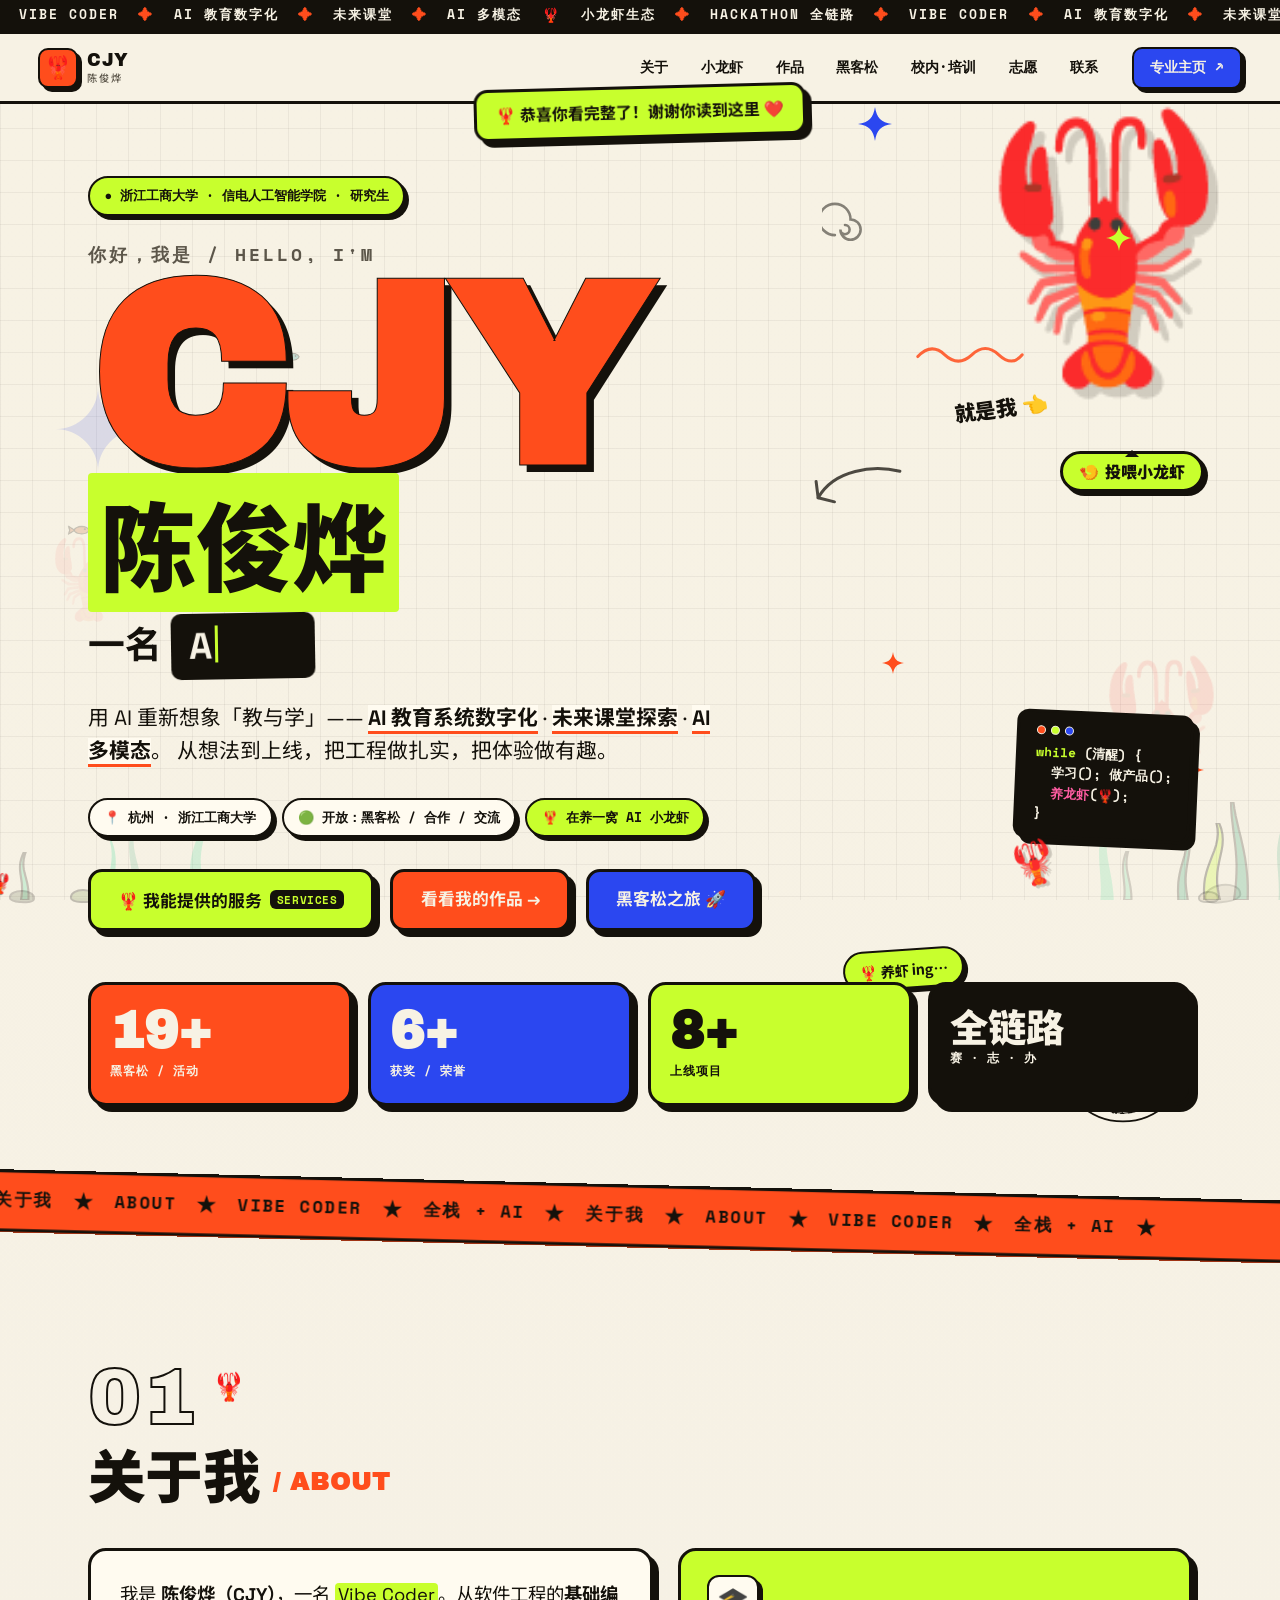
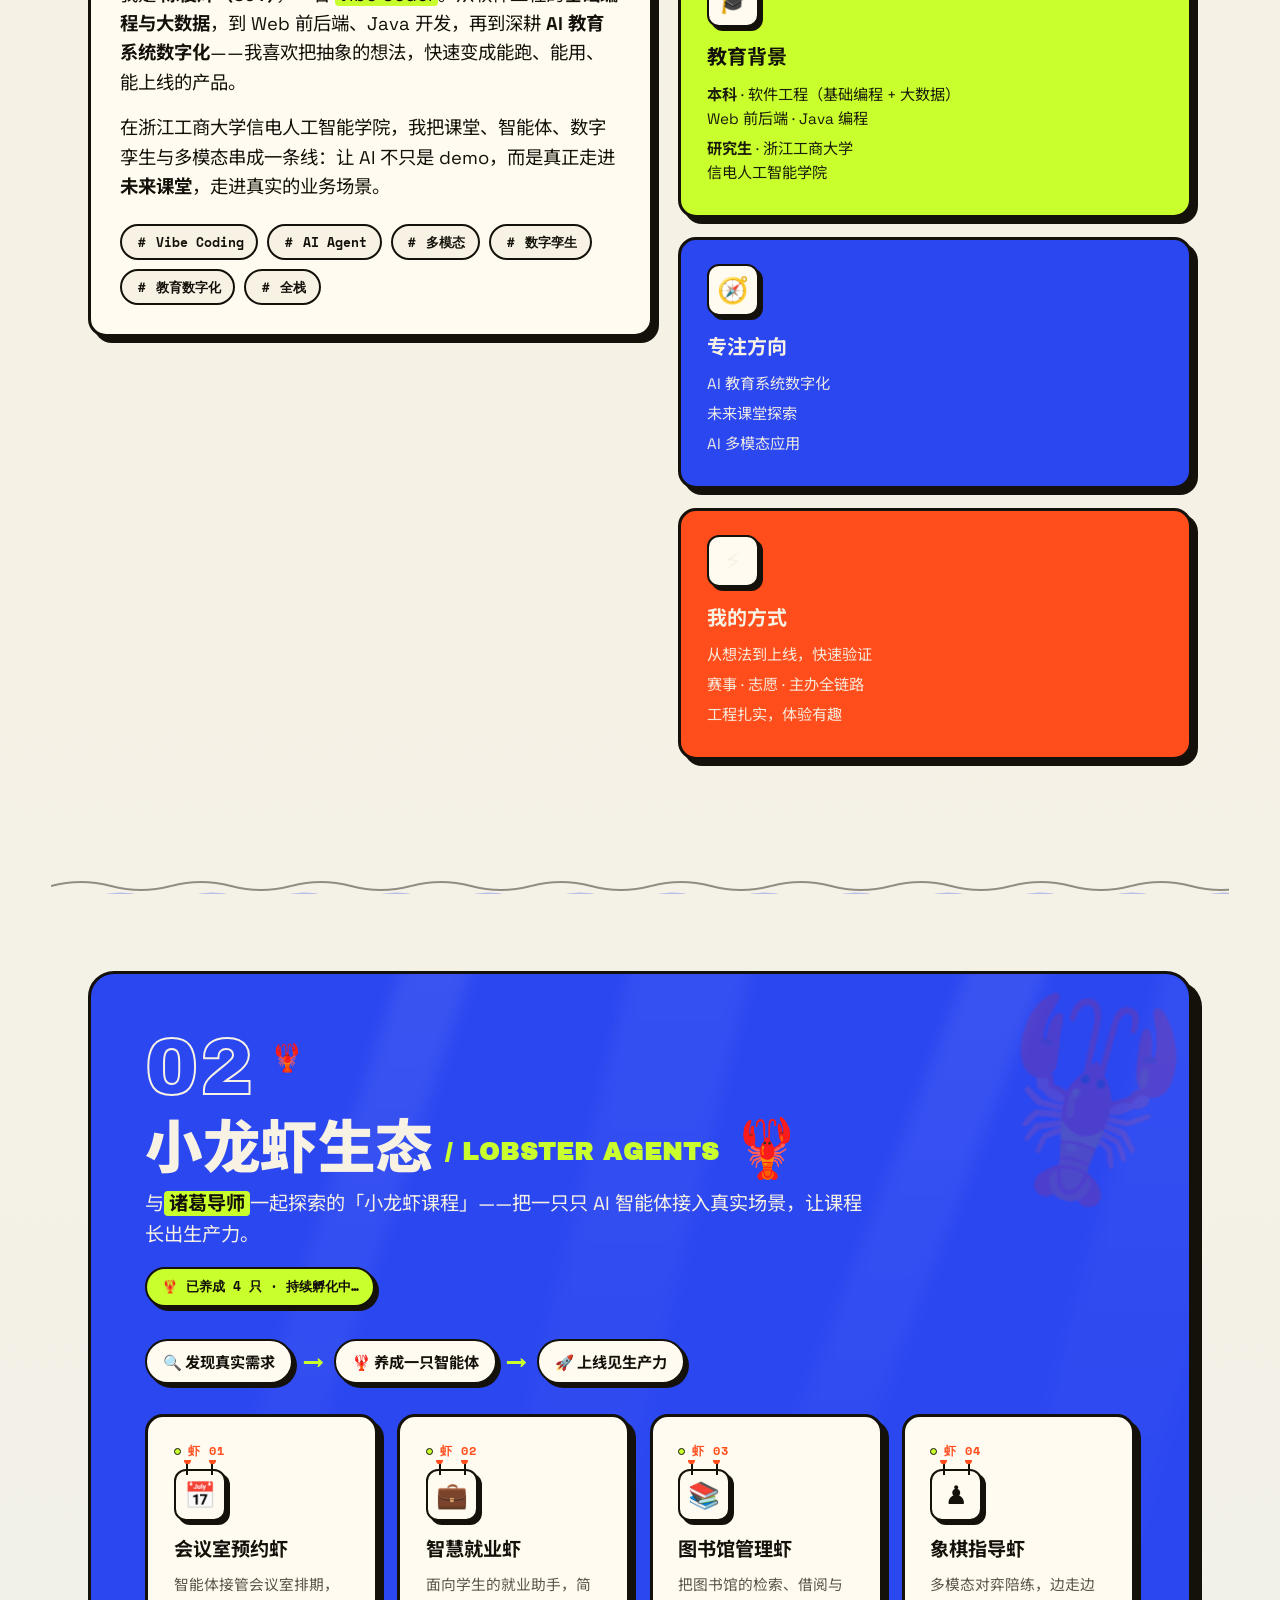
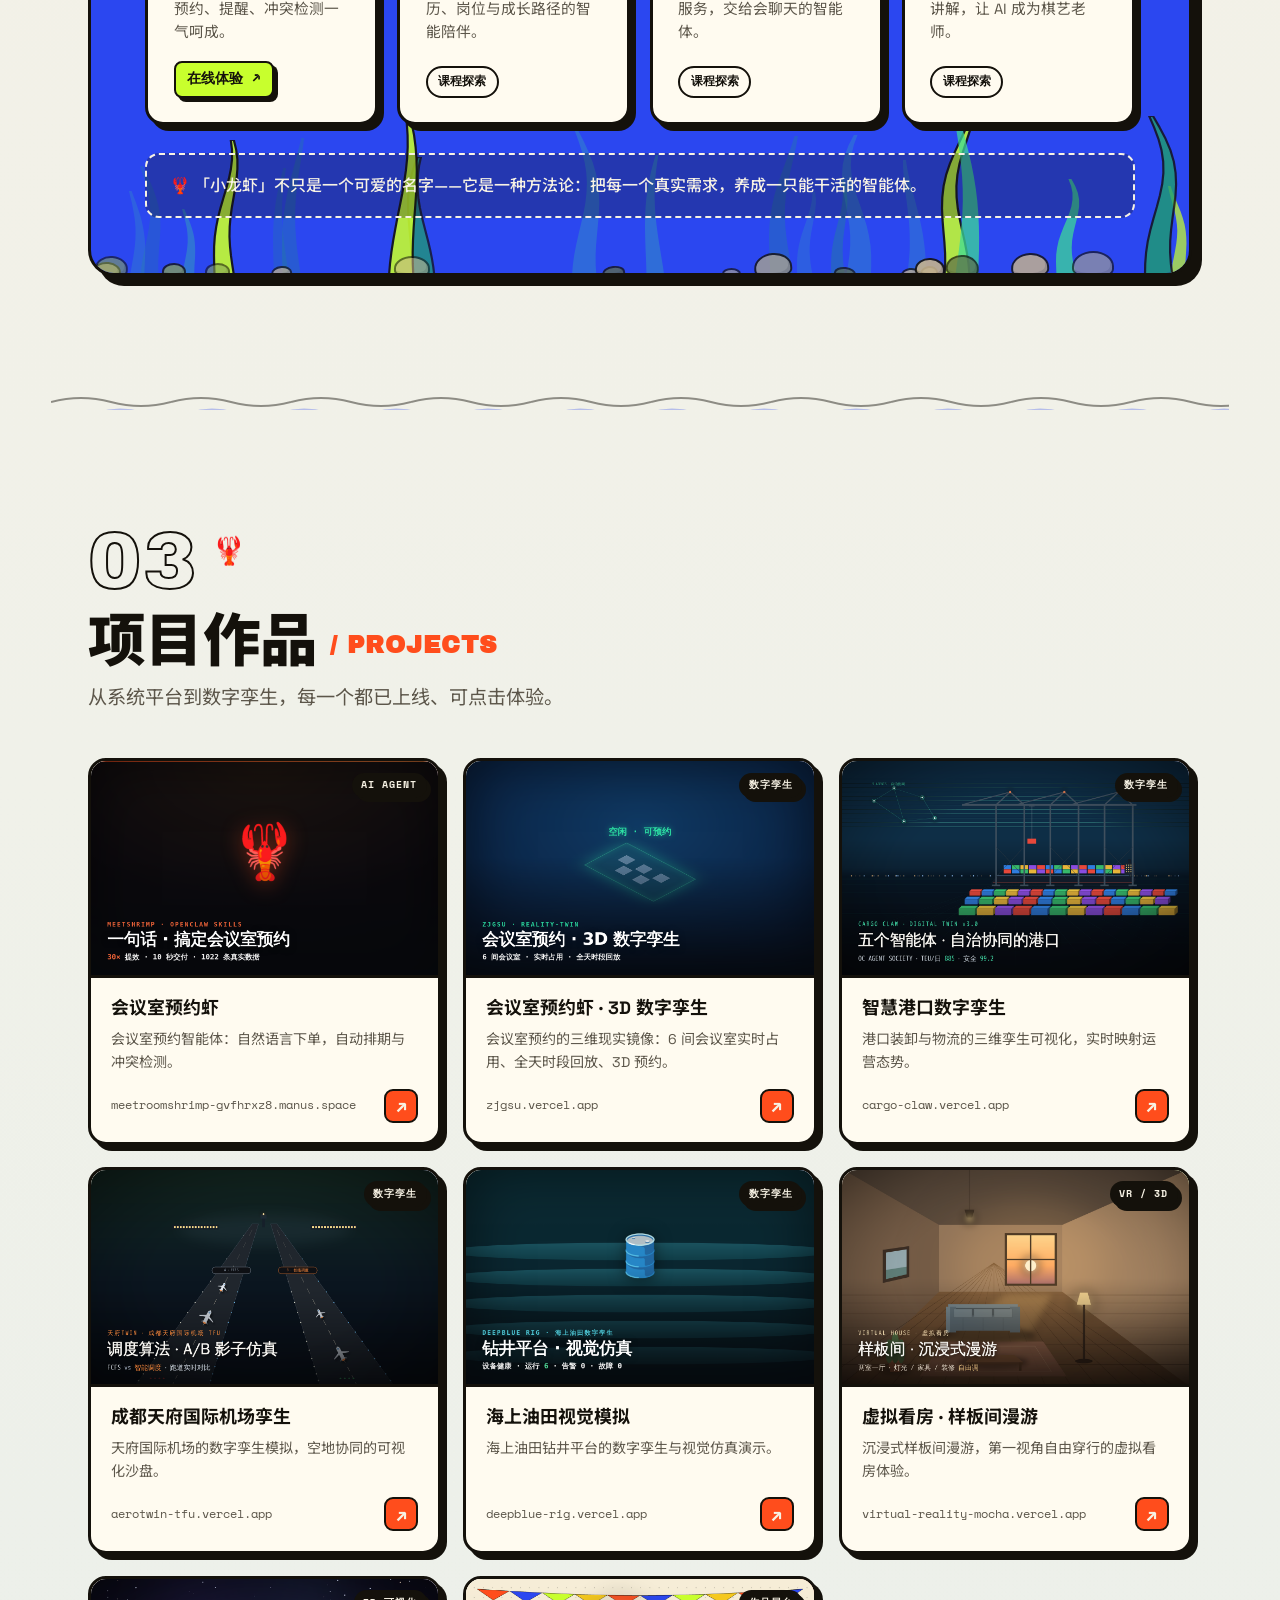
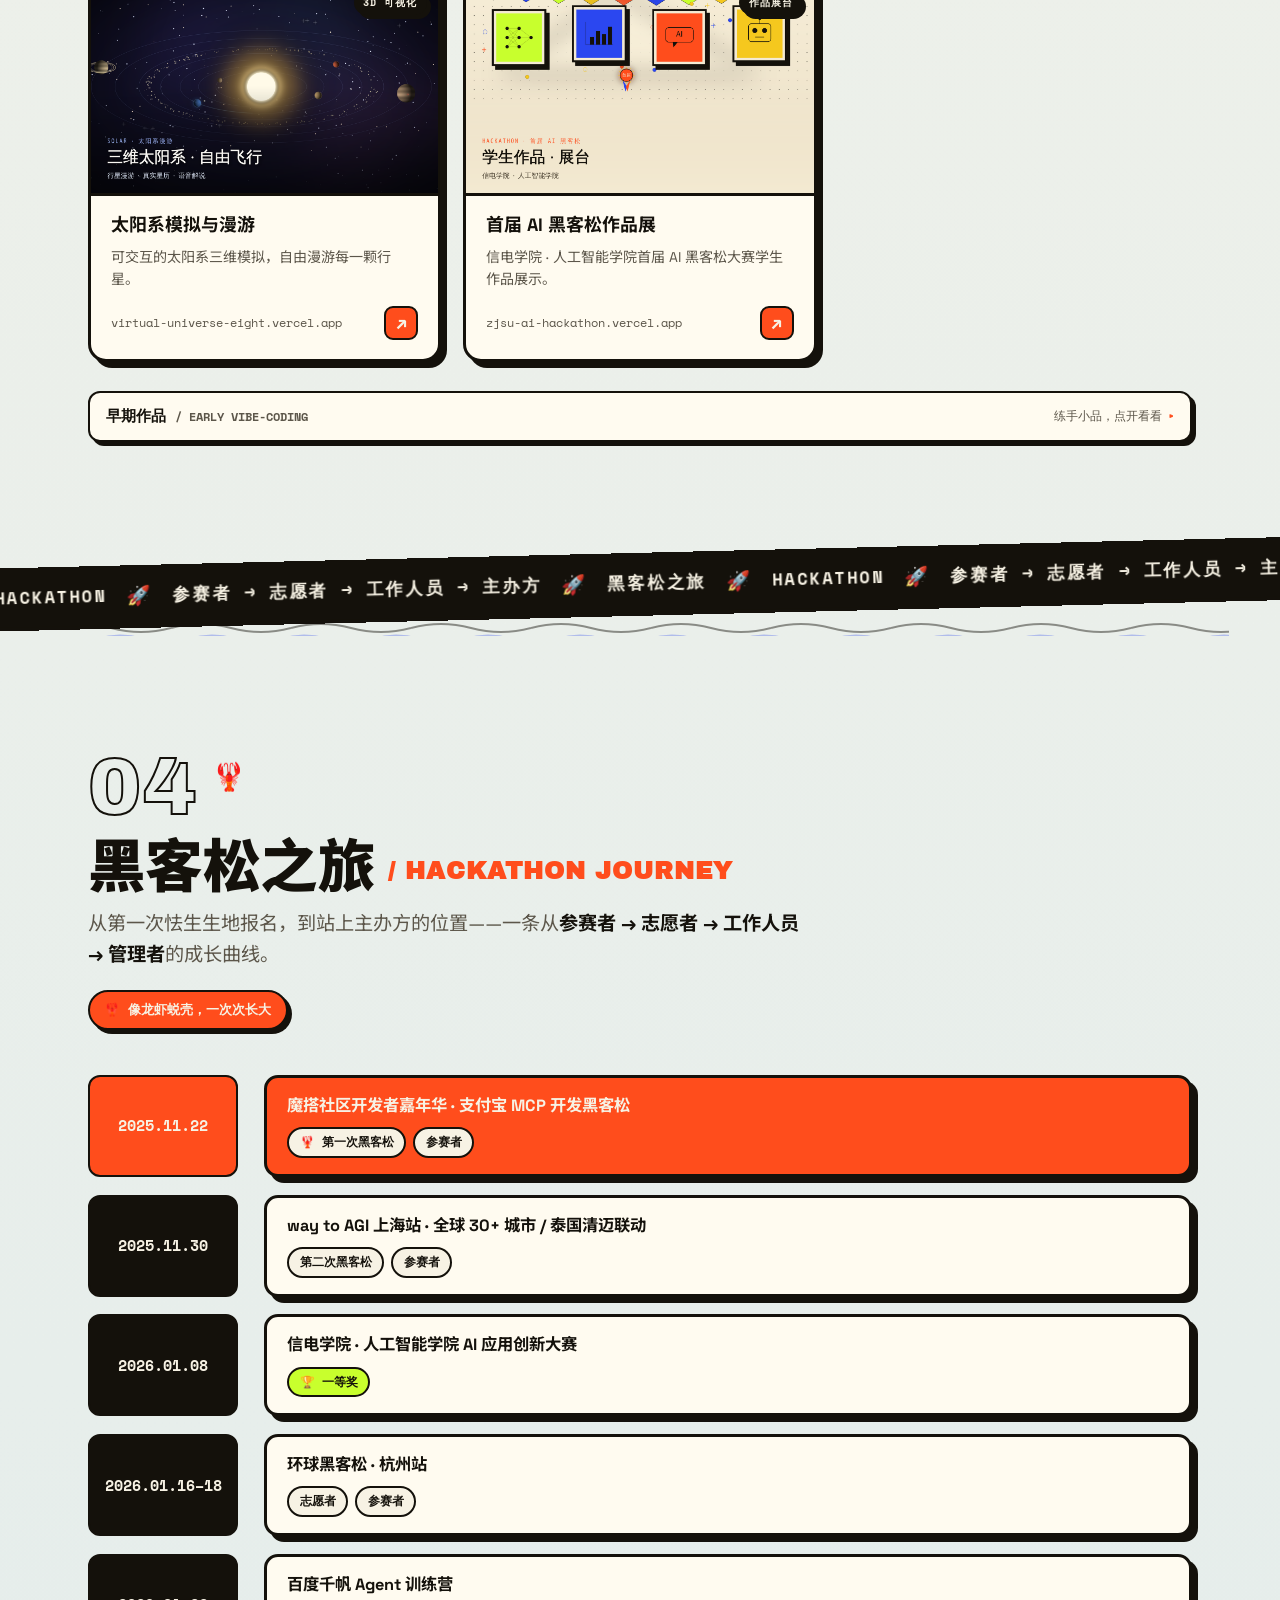
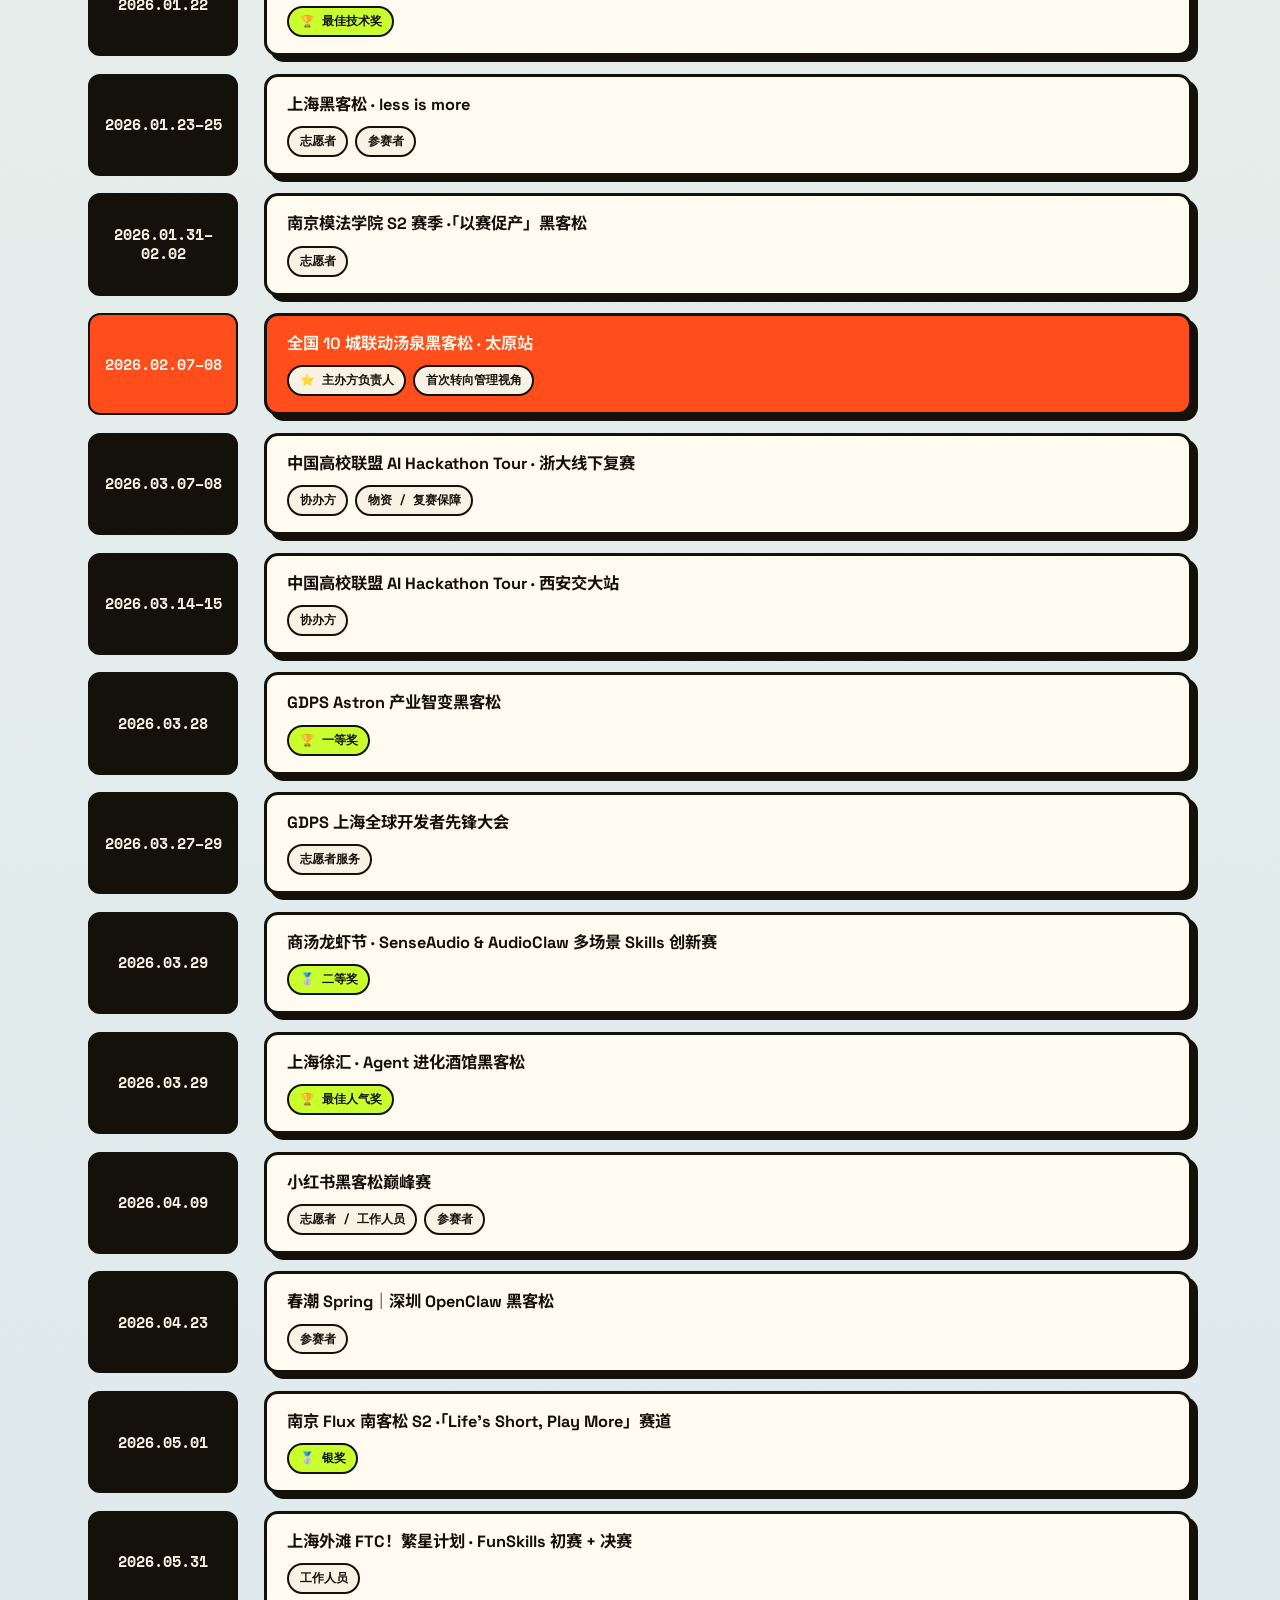
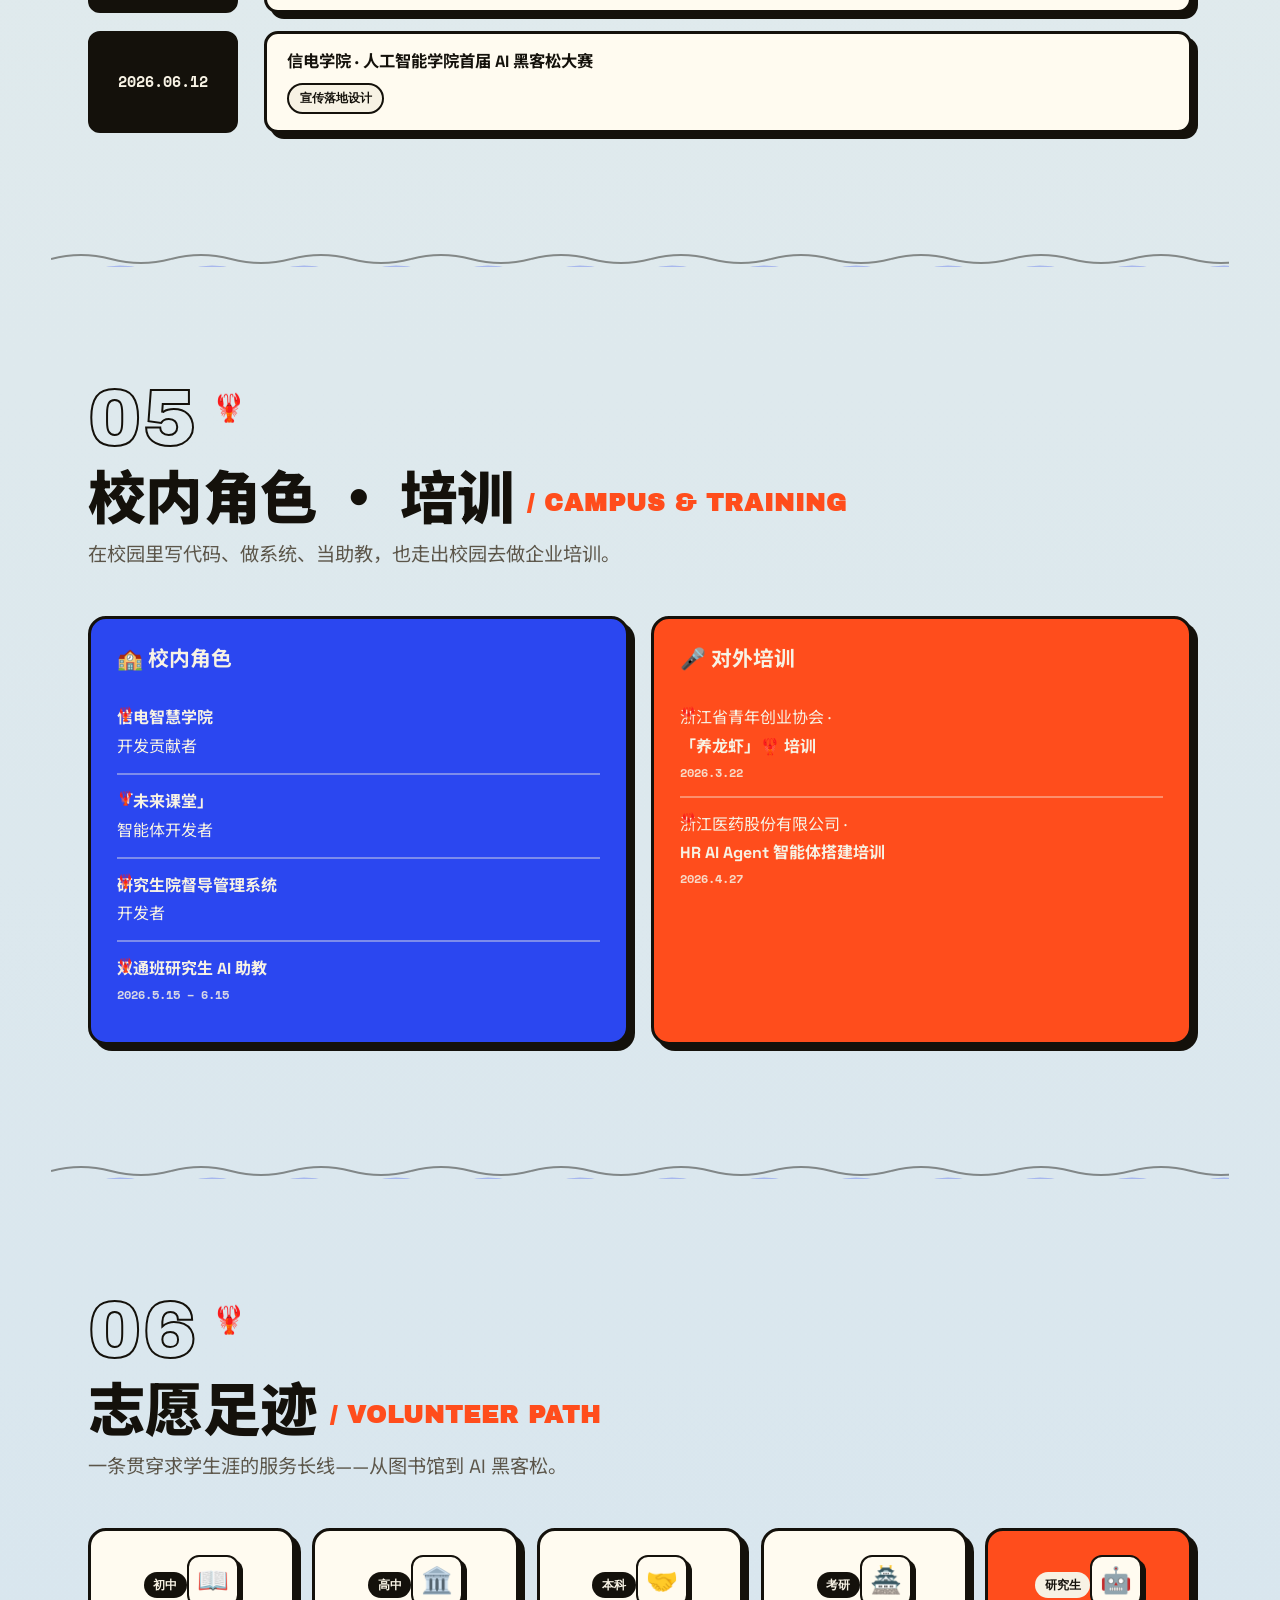
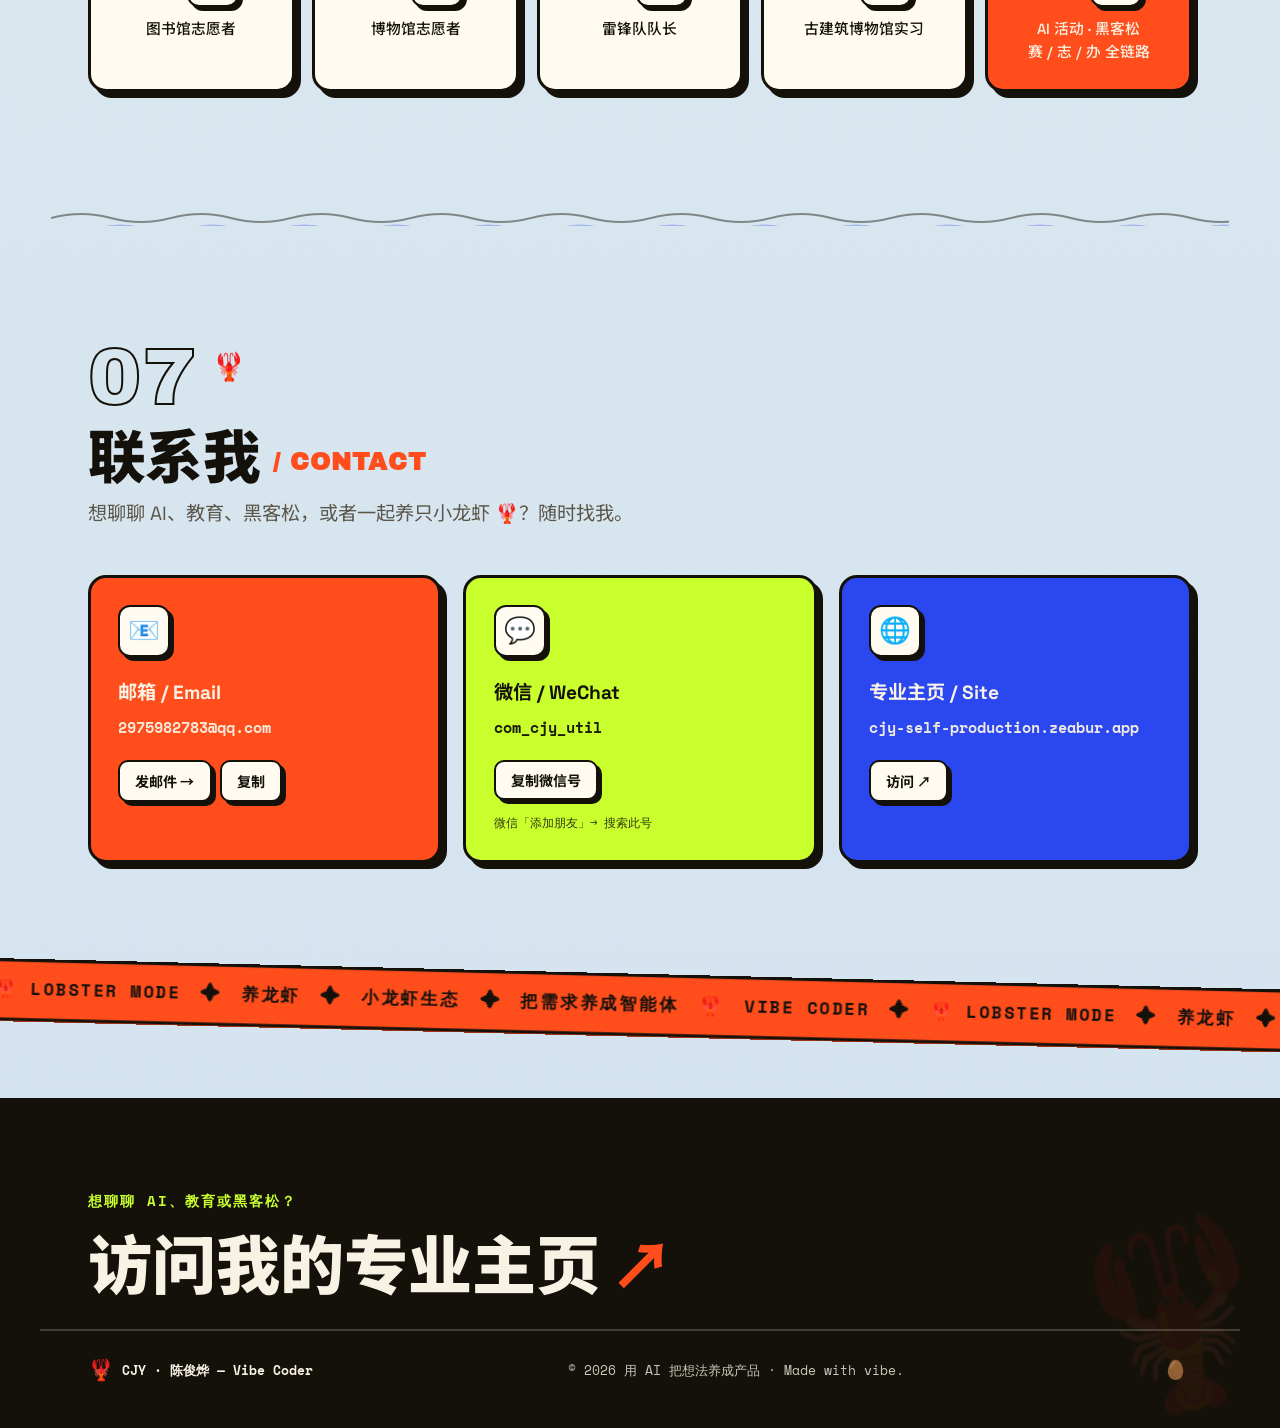
==== public/index.html @ 48537e6a "feat(services): add "我能提供的服务" paid service menu + QR payment Add a hero "SERVICES" button that opens" ====
<!DOCTYPE html>
<html lang="zh-CN">
<head>
  <meta charset="UTF-8" />
  <meta name="viewport" content="width=device-width, initial-scale=1.0" />
  <title>CJY 陈俊烨 · VIBE CODER | AI 教育 × 多模态 × 未来课堂</title>
  <meta name="description" content="陈俊烨 (CJY) — Vibe Coder。专注 AI 教育系统数字化、未来课堂探索与 AI 多模态。浙江工商大学信电人工智能学院研究生，AI 黑客松全链路参与者。" />
  <meta name="author" content="陈俊烨 CJY" />
  <meta name="theme-color" content="#F7F2E4" />

  <link rel="canonical" href="https://cjy-self-production.zeabur.app/" />

  <meta property="og:type" content="website" />
  <meta property="og:site_name" content="CJY · 陈俊烨" />
  <meta property="og:locale" content="zh_CN" />
  <meta property="og:title" content="CJY 陈俊烨 · VIBE CODER" />
  <meta property="og:description" content="AI 教育系统数字化 · 未来课堂探索 · AI 多模态 🦞" />
  <meta property="og:url" content="https://cjy-self-production.zeabur.app/" />
  <meta property="og:image" content="https://cjy-self-production.zeabur.app/og.png" />
  <meta property="og:image:width" content="1200" />
  <meta property="og:image:height" content="630" />
  <meta property="og:image:alt" content="CJY 陈俊烨 · Vibe Coder · AI 教育 × 多模态 × 未来课堂 🦞" />
  <meta name="twitter:card" content="summary_large_image" />
  <meta name="twitter:title" content="CJY 陈俊烨 · VIBE CODER" />
  <meta name="twitter:description" content="AI 教育系统数字化 · 未来课堂探索 · AI 多模态 🦞" />
  <meta name="twitter:image" content="https://cjy-self-production.zeabur.app/og.png" />

  <link rel="icon" href="data:image/svg+xml,<svg xmlns=%22http://www.w3.org/2000/svg%22 viewBox=%220 0 100 100%22><text y=%22.9em%22 font-size=%2290%22>🦞</text></svg>" />
  <link rel="apple-touch-icon" href="/apple-touch-icon.png" />
  <link rel="manifest" href="/site.webmanifest" />

  <script type="application/ld+json">
  {
    "@context": "https://schema.org",
    "@type": "Person",
    "name": "陈俊烨",
    "alternateName": "CJY",
    "url": "https://cjy-self-production.zeabur.app/",
    "image": "https://cjy-self-production.zeabur.app/og.png",
    "jobTitle": "Vibe Coder",
    "email": "2975982783@qq.com",
    "description": "专注 AI 教育系统数字化、未来课堂探索与 AI 多模态的 Vibe Coder。",
    "knowsAbout": ["AI 教育", "AI Agent", "多模态", "数字孪生", "未来课堂", "全栈开发", "黑客松"],
    "affiliation": { "@type": "CollegeOrUniversity", "name": "浙江工商大学 信电人工智能学院" },
    "alumniOf": { "@type": "CollegeOrUniversity", "name": "浙江工商大学" }
  }
  </script>

  <link rel="preconnect" href="https://fonts.googleapis.com" />
  <link rel="preconnect" href="https://fonts.gstatic.com" crossorigin />
  <link href="https://fonts.googleapis.com/css2?family=Archivo+Black&family=Space+Grotesk:wght@400;500;600;700&family=Noto+Sans+SC:wght@400;500;700;900&family=Space+Mono:wght@400;700&display=swap" rel="stylesheet" />

  <link rel="stylesheet" href="styles.css" />
</head>
<body>
  <a class="skip-link" href="#top">跳到主要内容</a>

  <noscript>
    <div style="position:fixed;inset:0;z-index:9999;display:grid;place-items:center;background:#F7F2E4;font-family:system-ui,sans-serif;text-align:center;padding:2rem">
      <div>
        <div style="font-size:4rem">🦞</div>
        <h1 style="font-size:1.6rem;font-weight:900;margin:.8rem 0 .4rem;color:#14110B">CJY · 陈俊烨</h1>
        <p style="color:#5C564A;max-width:360px">此页面需要 JavaScript · Please enable JavaScript to view this site.</p>
      </div>
    </div>
  </noscript>

  <!-- intro splash (once per session, skippable) -->
  <div class="intro" id="intro" aria-hidden="true">
    <div class="intro__stage">
      <div class="intro__mark">
        <span class="intro__cjy">CJY</span>
        <span class="intro__lob" aria-hidden="true">🦞</span>
      </div>
      <div class="intro__tag">VIBE&nbsp;CODER · 陈俊烨</div>
      <div class="intro__load">
        <div class="intro__track"><span class="intro__fill" id="introFill"></span></div>
        <div class="intro__meta">
          <span class="intro__status">下潜中 · DIVING IN</span>
          <span class="intro__pct" id="introPct">0%</span>
        </div>
      </div>
    </div>
    <div class="intro__skip">点击任意处跳过 · TAP TO SKIP</div>
  </div>

  <div class="scroll-progress" id="scrollProgress"></div>
  <span class="scroll-lob" id="scrollLob" aria-hidden="true">🦞</span>
  <div class="bg-grid" aria-hidden="true"></div>
  <div class="ambient" id="ambient" aria-hidden="true"></div>
  <div class="seabed" id="seabed" aria-hidden="true"></div>
  <div class="critters" id="critters" aria-hidden="true"></div>
  <span class="deco deco--star" aria-hidden="true">✦</span>
  <span class="deco deco--lobster" aria-hidden="true">🦞</span>
  <span class="deco deco--lobster2" aria-hidden="true">🦞</span>

  <!-- ===== top ticker ===== -->
  <div class="ticker ticker--top" aria-hidden="true">
    <div class="ticker__track">
      <span>VIBE CODER</span><b>✦</b><span>AI 教育数字化</span><b>✦</b><span>未来课堂</span><b>✦</b><span>AI 多模态</span><b>🦞</b><span>小龙虾生态</span><b>✦</b><span>HACKATHON 全链路</span><b>✦</b>
      <span>VIBE CODER</span><b>✦</b><span>AI 教育数字化</span><b>✦</b><span>未来课堂</span><b>✦</b><span>AI 多模态</span><b>🦞</b><span>小龙虾生态</span><b>✦</b><span>HACKATHON 全链路</span><b>✦</b>
    </div>
  </div>

  <!-- ===== nav ===== -->
  <header class="nav" id="nav">
    <a href="#top" class="nav__brand">
      <span class="nav__logo">🦞</span>
      <span class="nav__name">CJY<em>陈俊烨</em></span>
    </a>
    <nav class="nav__links" id="navLinks">
      <a href="#about">关于</a>
      <a href="#lobster">小龙虾</a>
      <a href="#projects">作品</a>
      <a href="#journey">黑客松</a>
      <a href="#campus">校内·培训</a>
      <a href="#volunteer">志愿</a>
      <a href="#contact">联系</a>
    </nav>
    <a class="nav__cta" href="https://cjy-self-production.zeabur.app" target="_blank" rel="noopener">专业主页 ↗</a>
    <button class="nav__burger" id="navBurger" aria-label="菜单" aria-expanded="false"><span></span><span></span><span></span></button>
  </header>

  <main id="top">
    <!-- ============ HERO ============ -->
    <section class="hero" id="hero">
      <span class="hero__biglob" aria-hidden="true">🦞</span>
      <button class="hero__bait" type="button" aria-label="投喂小龙虾">🍤<span class="hero__bait-txt">投喂小龙虾</span></button>
      <span class="badge badge--eyebrow reveal" data-reveal>● 浙江工商大学 · 信电人工智能学院 · 研究生</span>

      <h1 class="hero__title">
        <span class="hero__hi reveal" data-reveal>你好，我是 / HELLO, I'M</span>
        <span class="hero__giant reveal" data-reveal>CJY</span>
        <span class="hero__cn reveal" data-reveal><mark>陈俊烨</mark></span>
      </h1>

      <p class="hero__role reveal" data-reveal>
        一名 <span class="hero__role-hl"><span id="roleRotate" aria-live="polite"></span></span>
      </p>

      <p class="hero__tagline reveal" data-reveal>
        用 AI 重新想象「教与学」——
        <b>AI 教育系统数字化</b> · <b>未来课堂探索</b> · <b>AI 多模态</b>。
        从想法到上线，把工程做扎实，把体验做有趣。
      </p>

      <ul class="hero__facts reveal" data-reveal>
        <li>📍 杭州 · 浙江工商大学</li>
        <li>🟢 开放：黑客松 / 合作 / 交流</li>
        <li>🦞 在养一窝 AI 小龙虾</li>
      </ul>

      <div class="hero__actions reveal" data-reveal>
        <button class="btn btn--lime" type="button" data-open-services>🦞 我能提供的服务 <span class="btn__tag">SERVICES</span></button>
        <a class="btn btn--red" href="#projects">看看我的作品 →</a>
        <a class="btn btn--blue" href="#journey">黑客松之旅 🚀</a>
      </div>

      <ul class="hero__stats">
        <li class="stat stat--red reveal" data-reveal><strong class="counter" data-target="19" data-suffix="+">0</strong><span>黑客松 / 活动</span></li>
        <li class="stat stat--blue reveal" data-reveal><strong class="counter" data-target="6" data-suffix="+">0</strong><span>获奖 / 荣誉</span></li>
        <li class="stat stat--lime reveal" data-reveal><strong class="counter" data-target="8" data-suffix="+">0</strong><span>上线项目</span></li>
        <li class="stat stat--ink reveal" data-reveal><strong>全链路</strong><span>赛 · 志 · 办</span></li>
      </ul>

      <!-- right-side lobster atmosphere · hand-drawn line doodles -->
      <div class="hero__deco" aria-hidden="true">
        <!-- rotating seal / 印章徽章 -->
        <div class="seal">
          <svg viewBox="0 0 200 200" class="seal__svg">
            <defs>
              <path id="sealPath" d="M100,100 m-72,0 a72,72 0 1,1 144,0 a72,72 0 1,1 -144,0" />
            </defs>
            <circle cx="100" cy="100" r="92" class="seal__ring" />
            <circle cx="100" cy="100" r="80" class="seal__ring seal__ring--thin" />
            <text class="seal__text">
              <textPath href="#sealPath" startOffset="0">
                VIBE CODER ✦ AI EDUCATION ✦ MULTIMODAL ✦ FUTURE CLASSROOM ✦&nbsp;
              </textPath>
            </text>
          </svg>
          <span class="seal__center">🦞</span>
        </div>

        <!-- handwritten note pointing at the name -->
        <span class="doodle doodle--note">就是我 👈</span>

        <!-- accents -->
        <svg class="doodle doodle--spark1" viewBox="0 0 40 40"><path d="M20 0 C22 13 27 18 40 20 C27 22 22 27 20 40 C18 27 13 22 0 20 C13 18 18 13 20 0Z"/></svg>
        <svg class="doodle doodle--spark2" viewBox="0 0 40 40"><path d="M20 0 C22 13 27 18 40 20 C27 22 22 27 20 40 C18 27 13 22 0 20 C13 18 18 13 20 0Z"/></svg>
        <svg class="doodle doodle--spark3" viewBox="0 0 40 40"><path d="M20 0 C22 13 27 18 40 20 C27 22 22 27 20 40 C18 27 13 22 0 20 C13 18 18 13 20 0Z"/></svg>
        <svg class="doodle doodle--arrow" viewBox="0 0 90 60"><g fill="none" stroke="currentColor" stroke-width="3" stroke-linecap="round" stroke-linejoin="round"><path d="M86 8 C60 2 22 6 6 34"/><path d="M6 34 L4 18 M6 34 L22 38"/></g></svg>
        <svg class="doodle doodle--wave" viewBox="0 0 120 24"><path d="M2 14 Q17 -2 32 12 T62 12 T92 12 T118 12" fill="none" stroke="currentColor" stroke-width="3" stroke-linecap="round"/></svg>
        <svg class="doodle doodle--swirl" viewBox="0 0 50 50"><path d="M25 25 a5 5 0 1 1 -5 5 a11 11 0 1 0 11 -11 a17 17 0 1 0 -17 17" fill="none" stroke="currentColor" stroke-width="2.6" stroke-linecap="round"/></svg>
        <svg class="doodle doodle--ring" viewBox="0 0 60 60"><circle cx="30" cy="30" r="26" fill="none" stroke="currentColor" stroke-width="2.5" stroke-dasharray="3 8" stroke-linecap="round"/></svg>

        <!-- bottom-right cluster -->
        <div class="doodle doodle--code">
          <span class="codecard__dots"><i></i><i></i><i></i></span>
<pre><span class="ck">while</span> (清醒) {
  学习(); 做产品();
  <span class="cf">养龙虾</span>(🦞);
}</pre>
        </div>
        <span class="doodle doodle--sticker">🦞 养虾 ing…</span>
        <span class="doodle doodle--lobmini">🦞</span>
        <svg class="doodle doodle--spark4" viewBox="0 0 40 40"><path d="M20 0 C22 13 27 18 40 20 C27 22 22 27 20 40 C18 27 13 22 0 20 C13 18 18 13 20 0Z"/></svg>
      </div>
    </section>


    <!-- ===== ticker divider ===== -->
    <div class="ticker ticker--band ticker--reverse" aria-hidden="true">
      <div class="ticker__track">
        <span>关于我</span><b>★</b><span>ABOUT</span><b>★</b><span>VIBE CODER</span><b>★</b><span>全栈 + AI</span><b>★</b>
        <span>关于我</span><b>★</b><span>ABOUT</span><b>★</b><span>VIBE CODER</span><b>★</b><span>全栈 + AI</span><b>★</b>
      </div>
    </div>

    <!-- ============ ABOUT ============ -->
    <section class="section about" id="about">
      <div class="section__head">
        <span class="section__num reveal" data-reveal>01</span>
        <h2 class="section__title reveal" data-reveal>关于我 <span>/ ABOUT</span></h2>
      </div>

      <div class="about__grid">
        <article class="panel about__intro reveal" data-reveal>
          <p>我是 <b>陈俊烨（CJY）</b>，一名 <mark>Vibe Coder</mark>。从软件工程的<b>基础编程与大数据</b>，到 Web 前后端、Java 开发，再到深耕 <b>AI 教育系统数字化</b>——我喜欢把抽象的想法，快速变成能跑、能用、能上线的产品。</p>
          <p>在浙江工商大学信电人工智能学院，我把课堂、智能体、数字孪生与多模态串成一条线：让 AI 不只是 demo，而是真正走进<b>未来课堂</b>，走进真实的业务场景。</p>
          <div class="chips">
            <span>＃ Vibe Coding</span><span>＃ AI Agent</span><span>＃ 多模态</span>
            <span>＃ 数字孪生</span><span>＃ 教育数字化</span><span>＃ 全栈</span>
          </div>
        </article>

        <div class="about__cards">
          <article class="panel card--lime reveal" data-reveal><span class="card__emoji">🎓</span><h3>教育背景</h3><p><b>本科</b> · 软件工程（基础编程 + 大数据）<br/>Web 前后端 · Java 编程</p><p><b>研究生</b> · 浙江工商大学<br/>信电人工智能学院</p></article>
          <article class="panel card--blue reveal" data-reveal><span class="card__emoji">🧭</span><h3>专注方向</h3><p>AI 教育系统数字化</p><p>未来课堂探索</p><p>AI 多模态应用</p></article>
          <article class="panel card--red reveal" data-reveal><span class="card__emoji">⚡</span><h3>我的方式</h3><p>从想法到上线，快速验证</p><p>赛事 · 志愿 · 主办全链路</p><p>工程扎实，体验有趣</p></article>
        </div>
      </div>
    </section>

    <!-- ============ LOBSTER ============ -->
    <section class="section lobster" id="lobster">
      <div class="lobster__panel">
        <div class="godrays" aria-hidden="true">
          <i style="--x:14%;--w:70px;--sk:-18deg;--o:.15;--rd:9s;--rdl:0s"></i>
          <i style="--x:39%;--w:120px;--sk:-13deg;--o:.10;--rd:11s;--rdl:-3s"></i>
          <i style="--x:63%;--w:80px;--sk:-21deg;--o:.14;--rd:8.5s;--rdl:-1.5s"></i>
          <i style="--x:86%;--w:130px;--sk:-15deg;--o:.09;--rd:12s;--rdl:-5s"></i>
        </div>
        <div class="bubbles" id="lobBubbles" aria-hidden="true"></div>
        <div class="flora" id="lobFlora" aria-hidden="true"></div>
        <div class="section__head section__head--light">
          <span class="section__num section__num--light reveal" data-reveal>02</span>
          <h2 class="section__title section__title--light reveal" data-reveal>小龙虾生态 <span>/ LOBSTER AGENTS</span> 🦞</h2>
          <p class="lobster__lead reveal" data-reveal>与<b>诸葛导师</b>一起探索的「小龙虾课程」——把一只只 AI 智能体接入真实场景，让课程长出生产力。</p>
          <span class="badge lob-hatch reveal" data-reveal>🦞 已养成 4 只 · 持续孵化中…</span>
        </div>

        <div class="lobflow reveal" data-reveal>
          <span class="lobflow__step">🔍 发现真实需求</span>
          <span class="lobflow__arr">→</span>
          <span class="lobflow__step">🦞 养成一只智能体</span>
          <span class="lobflow__arr">→</span>
          <span class="lobflow__step">🚀 上线见生产力</span>
        </div>

        <div class="lobster__grid">
          <article class="panel lcard reveal" data-reveal><div class="lcard__no">虾 01</div><span class="card__emoji">📅</span><h3>会议室预约虾</h3><p>智能体接管会议室排期，预约、提醒、冲突检测一气呵成。</p><a class="lcard__link" href="https://meetroomshrimp-gvfhrxz8.manus.space" target="_blank" rel="noopener">在线体验 ↗</a></article>
          <article class="panel lcard reveal" data-reveal><div class="lcard__no">虾 02</div><span class="card__emoji">💼</span><h3>智慧就业虾</h3><p>面向学生的就业助手，简历、岗位与成长路径的智能陪伴。</p><span class="lcard__tag">课程探索</span></article>
          <article class="panel lcard reveal" data-reveal><div class="lcard__no">虾 03</div><span class="card__emoji">📚</span><h3>图书馆管理虾</h3><p>把图书馆的检索、借阅与服务，交给会聊天的智能体。</p><span class="lcard__tag">课程探索</span></article>
          <article class="panel lcard reveal" data-reveal><div class="lcard__no">虾 04</div><span class="card__emoji">♟️</span><h3>象棋指导虾</h3><p>多模态对弈陪练，边走边讲解，让 AI 成为棋艺老师。</p><span class="lcard__tag">课程探索</span></article>
        </div>

        <p class="lobster__note reveal" data-reveal>🦞 「小龙虾」不只是一个可爱的名字——它是一种方法论：把每一个真实需求，养成一只能干活的智能体。</p>
      </div>
    </section>

    <!-- ============ PROJECTS ============ -->
    <section class="section projects" id="projects">
      <div class="section__head">
        <span class="section__num reveal" data-reveal>03</span>
        <h2 class="section__title reveal" data-reveal>项目作品 <span>/ PROJECTS</span></h2>
        <p class="section__sub reveal" data-reveal>从系统平台到数字孪生，每一个都已上线、可点击体验。</p>
      </div>
      <div class="projects__grid" id="projectsGrid"></div>

      <details class="early reveal" data-reveal id="early">
        <summary class="early__summary">
          <span class="early__label">早期作品 <span>/ EARLY VIBE-CODING</span></span>
          <span class="early__hint">练手小品，点开看看 <b class="early__chev" aria-hidden="true">▸</b></span>
        </summary>
        <div class="early__grid" id="earlyGrid"></div>
      </details>
    </section>

    <!-- ===== ticker divider ===== -->
    <div class="ticker ticker--band" aria-hidden="true">
      <div class="ticker__track">
        <span>HACKATHON</span><b>🚀</b><span>参赛者 → 志愿者 → 工作人员 → 主办方</span><b>🚀</b><span>黑客松之旅</span><b>🚀</b>
        <span>HACKATHON</span><b>🚀</b><span>参赛者 → 志愿者 → 工作人员 → 主办方</span><b>🚀</b><span>黑客松之旅</span><b>🚀</b>
      </div>
    </div>

    <!-- ============ JOURNEY ============ -->
    <section class="section journey" id="journey">
      <div class="section__head">
        <span class="section__num reveal" data-reveal>04</span>
        <h2 class="section__title reveal" data-reveal>黑客松之旅 <span>/ HACKATHON JOURNEY</span></h2>
        <p class="section__sub reveal" data-reveal>从第一次怯生生地报名，到站上主办方的位置——一条从<b>参赛者 → 志愿者 → 工作人员 → 管理者</b>的成长曲线。</p>
        <span class="badge journey-badge reveal" data-reveal>🦞 像龙虾蜕壳，一次次长大</span>
      </div>
      <div class="timeline" id="timeline"></div>
    </section>

    <!-- ============ CAMPUS ============ -->
    <section class="section campus" id="campus">
      <div class="section__head">
        <span class="section__num reveal" data-reveal>05</span>
        <h2 class="section__title reveal" data-reveal>校内角色 · 培训 <span>/ CAMPUS &amp; TRAINING</span></h2>
        <p class="section__sub reveal" data-reveal>在校园里写代码、做系统、当助教，也走出校园去做企业培训。</p>
      </div>
      <div class="campus__cols">
        <div class="panel card--blue campus__col reveal" data-reveal>
          <h3 class="campus__col-title">🏫 校内角色</h3>
          <ul class="campus__list">
            <li><b>信电智慧学院</b> 开发贡献者</li>
            <li><b>「未来课堂」</b> 智能体开发者</li>
            <li><b>研究生院督导管理系统</b> 开发者</li>
            <li><b>双通班研究生 AI 助教</b><span class="campus__date">2026.5.15 – 6.15</span></li>
          </ul>
        </div>
        <div class="panel card--red campus__col reveal" data-reveal>
          <h3 class="campus__col-title">🎤 对外培训</h3>
          <ul class="campus__list">
            <li>浙江省青年创业协会 · <b>「养龙虾」🦞 培训</b><span class="campus__date">2026.3.22</span></li>
            <li>浙江医药股份有限公司 · <b>HR AI Agent 智能体搭建培训</b><span class="campus__date">2026.4.27</span></li>
          </ul>
        </div>
      </div>
    </section>

    <!-- ============ VOLUNTEER ============ -->
    <section class="section volunteer" id="volunteer">
      <div class="section__head">
        <span class="section__num reveal" data-reveal>06</span>
        <h2 class="section__title reveal" data-reveal>志愿足迹 <span>/ VOLUNTEER PATH</span></h2>
        <p class="section__sub reveal" data-reveal>一条贯穿求学生涯的服务长线——从图书馆到 AI 黑客松。</p>
      </div>
      <div class="vsteps">
        <div class="panel vstep reveal" data-reveal><span class="vstep__when">初中</span><span class="card__emoji">📖</span><p>图书馆志愿者</p></div>
        <div class="panel vstep reveal" data-reveal><span class="vstep__when">高中</span><span class="card__emoji">🏛️</span><p>博物馆志愿者</p></div>
        <div class="panel vstep reveal" data-reveal><span class="vstep__when">本科</span><span class="card__emoji">🤝</span><p>雷锋队队长</p></div>
        <div class="panel vstep reveal" data-reveal><span class="vstep__when">考研</span><span class="card__emoji">🏯</span><p>古建筑博物馆实习</p></div>
        <div class="panel vstep vstep--now reveal" data-reveal><span class="vstep__when">研究生</span><span class="card__emoji">🤖</span><p>AI 活动 · 黑客松<br/>赛 / 志 / 办 全链路</p></div>
      </div>
    </section>

    <!-- ============ CONTACT ============ -->
    <section class="section contact" id="contact">
      <div class="section__head">
        <span class="section__num reveal" data-reveal>07</span>
        <h2 class="section__title reveal" data-reveal>联系我 <span>/ CONTACT</span></h2>
        <p class="section__sub reveal" data-reveal>想聊聊 AI、教育、黑客松，或者一起养只小龙虾 🦞？随时找我。</p>
      </div>
      <div class="contact__grid">
        <div class="panel ccard card--red reveal" data-reveal>
          <span class="card__emoji">📧</span>
          <h3>邮箱 / Email</h3>
          <p class="ccard__val">2975982783@qq.com</p>
          <div class="ccard__acts">
            <a class="ccard__btn" href="mailto:2975982783@qq.com">发邮件 →</a>
            <button class="ccard__btn ccard__btn--ghost" type="button" data-copy="2975982783@qq.com">复制</button>
          </div>
        </div>
        <div class="panel ccard card--lime reveal" data-reveal>
          <span class="card__emoji">💬</span>
          <h3>微信 / WeChat</h3>
          <p class="ccard__val">com_cjy_util</p>
          <div class="ccard__acts">
            <button class="ccard__btn" type="button" data-copy="com_cjy_util">复制微信号</button>
          </div>
          <p class="ccard__hint">微信「添加朋友」→ 搜索此号</p>
        </div>
        <div class="panel ccard card--blue reveal" data-reveal>
          <span class="card__emoji">🌐</span>
          <h3>专业主页 / Site</h3>
          <p class="ccard__val">cjy-self-production<wbr>.zeabur.app</p>
          <div class="ccard__acts">
            <a class="ccard__btn" href="https://cjy-self-production.zeabur.app" target="_blank" rel="noopener">访问 ↗</a>
          </div>
        </div>
      </div>
    </section>
  </main>

  <!-- ============ SERVICES OVERLAY ============ -->
  <div class="svc" id="services" role="dialog" aria-modal="true" aria-labelledby="svcTitle" hidden>
    <div class="svc__backdrop" data-close-services></div>
    <div class="svc__panel" role="document">
      <button class="svc__x" type="button" aria-label="关闭" data-close-services>✕</button>
      <div class="svc__head">
        <span class="svc__eyebrow">🦞 把我商品化 · 明码标价</span>
        <h2 class="svc__title" id="svcTitle">我能提供的服务 <span>/ SERVICES</span></h2>
        <p class="svc__sub">按「价值」定价，不按工时。每一档都写清价格与内容——选好直接扫码，我尽快联系你。</p>
      </div>
      <div class="svc__grid" id="servicesGrid"></div>
      <p class="svc__foot">拿不准选哪档？直接加微信 <b>com_cjy_util</b> 或邮件 <b>2975982783@qq.com</b>，我陪你把需求拆成一档服务。</p>
    </div>

    <!-- payment dialog (nested) -->
    <div class="pay" id="pay" role="dialog" aria-modal="true" aria-labelledby="payTitle" hidden>
      <div class="pay__backdrop" data-close-pay></div>
      <div class="pay__card">
        <button class="pay__x" type="button" aria-label="关闭" data-close-pay>✕</button>
        <span class="pay__kicker">扫码支付 · 完成下单</span>
        <h3 class="pay__title" id="payTitle">服务名</h3>
        <div class="pay__amount"><span class="pay__cny">¥</span><span id="payAmount">0</span></div>
        <div class="pay__tabs" role="tablist">
          <button class="pay__tab is-on" type="button" role="tab" data-method="wechat" aria-selected="true">💚 微信支付</button>
          <button class="pay__tab" type="button" role="tab" data-method="alipay" aria-selected="false">💙 支付宝</button>
        </div>
        <div class="pay__qr" id="payQr">
          <img class="pay__qrimg" id="payQrImg" src="pay/wechat.png" alt="收款码" onerror="this.classList.add('is-missing')">
          <span class="pay__qr-fallback">把收款码图片放到<br><code>public/pay/wechat.png</code></span>
        </div>
        <p class="pay__note" id="payNote">扫码后请输入金额 <b>¥0</b>，备注你的<b>服务名</b>与联系方式，我会尽快联系你 🦞</p>
        <p class="pay__hint">扫码遇到问题？加微信 <b>com_cjy_util</b> 直接沟通。</p>
      </div>
    </div>
  </div>

  <!-- ===== lobster parade ===== -->
  <div class="ticker ticker--band ticker--reverse" aria-hidden="true">
    <div class="ticker__track">
      <span>🦞 LOBSTER MODE</span><b>✦</b><span>养龙虾</span><b>✦</b><span>小龙虾生态</span><b>✦</b><span>把需求养成智能体</span><b>🦞</b><span>VIBE CODER</span><b>✦</b>
      <span>🦞 LOBSTER MODE</span><b>✦</b><span>养龙虾</span><b>✦</b><span>小龙虾生态</span><b>✦</b><span>把需求养成智能体</span><b>🦞</b><span>VIBE CODER</span><b>✦</b>
    </div>
  </div>

  <!-- ============ FOOTER ============ -->
  <footer class="footer" id="footer">
    <span class="footer__lob" aria-hidden="true">🦞</span>
    <div class="footer__cta-wrap">
      <p class="footer__kicker">想聊聊 AI、教育或黑客松？</p>
      <a class="footer__big" href="https://cjy-self-production.zeabur.app" target="_blank" rel="noopener">访问我的专业主页 <span>↗</span></a>
    </div>
    <div class="footer__bar">
      <span class="footer__brand"><span class="footer__logo">🦞</span> CJY · 陈俊烨 — Vibe Coder</span>
      <span class="footer__copy">© <span id="year"></span> 用 AI 把想法养成产品 · Made with vibe.</span>
      <span class="egg-hint" id="eggHint"><button class="egg-hint__btn" type="button" aria-haspopup="true" aria-expanded="false" aria-label="隐藏的小龙虾彩蛋提示">🥚</button></span>
    </div>
  </footer>

  <script src="main.js" defer></script>
</body>
</html>
---- public/styles.css ----
/* =====================================================================
   CJY · 陈俊烨 — Personal Site
   Style: NEO-BRUTALISM 🦞  ·  cream paper × ink × red/blue/lime
   Bold · Creative · Distinct
   ===================================================================== */

:root {
  --paper:  #F7F2E4;   /* warm cream background */
  --paper-2:#FFFBF0;
  --ink:    #14110B;   /* near-black warm ink */
  --red:    #FF4D1C;   /* lobster red-orange */
  --blue:   #2B47F0;   /* electric blue */
  --lime:   #C8FF2D;   /* acid lime */
  --pink:   #FF5DA2;   /* accent pink */
  --muted:  #5C564A;

  --bd:     3px solid var(--ink);
  --bd-2:   2px solid var(--ink);
  --sh:     6px 6px 0 var(--ink);
  --sh-lg:  10px 10px 0 var(--ink);
  --sh-sm:  4px 4px 0 var(--ink);
  --radius: 18px;
  --radius-s: 12px;

  --maxw:   1200px;
  --ease:   cubic-bezier(.2,.8,.2,1);
  --sans:   "Space Grotesk", "Noto Sans SC", system-ui, sans-serif;
  --cn:     "Noto Sans SC", "Space Grotesk", sans-serif;
  --black:  "Archivo Black", "Noto Sans SC", sans-serif;
  --mono:   "Space Mono", ui-monospace, monospace;
}

*, *::before, *::after { box-sizing: border-box; margin: 0; padding: 0; }
html { scroll-behavior: smooth; -webkit-text-size-adjust: 100%; }
/* NOTE: keep <html> background-free. Body's gradient below propagates to the
   canvas (painted at the very back) only while html has no background. Give
   html a background and that propagation stops — body's gradient then paints
   ON TOP of the fixed z-index:-2/-1 layers (.ambient bubbles, .critters fish,
   .bg-grid, .seabed) and buries them. */
body {
  font-family: var(--sans);
  /* ecosystem "descent" — warm cream at the surface, cooling into water toward the deep end */
  background: linear-gradient(180deg,
    #F7F2E4 0%, #F6F1E5 18%, #F0F1E9 36%, #E7EEEB 56%, #DEE9ED 76%, #D3E3F0 100%);
  color: var(--ink);
  line-height: 1.6;
  overflow-x: hidden;
  -webkit-font-smoothing: antialiased;
}
a { color: inherit; text-decoration: none; }
ul { list-style: none; }
b, strong { font-weight: 700; }
::selection { background: var(--lime); color: var(--ink); }

mark {
  background: var(--lime); color: var(--ink); padding: 0 .18em;
  border-radius: 4px; box-decoration-break: clone; -webkit-box-decoration-break: clone;
}

::-webkit-scrollbar { width: 12px; }
::-webkit-scrollbar-track { background: var(--paper); border-left: var(--bd-2); }
::-webkit-scrollbar-thumb { background: var(--ink); }

/* ---------- background ---------- */
.bg-grid {
  position: fixed; inset: 0; z-index: -2; pointer-events: none;
  background-image:
    linear-gradient(rgba(20,17,11,.05) 1.5px, transparent 1.5px),
    linear-gradient(90deg, rgba(20,17,11,.05) 1.5px, transparent 1.5px);
  background-size: 32px 32px;
}
.deco { position: fixed; z-index: -1; pointer-events: none; user-select: none; }
.deco--star { top: 38%; left: 4%; font-size: 7rem; color: var(--blue); opacity: .14; animation: spin 26s linear infinite; }
.deco--lobster { bottom: 8%; right: 3%; font-size: 8rem; opacity: .10; animation: spin 40s linear infinite reverse; }
@keyframes spin { to { transform: rotate(360deg); } }

/* ---------- scroll progress ---------- */
.scroll-progress {
  position: fixed; bottom: 0; left: 0; height: 6px; width: 0%;
  background: var(--red); z-index: 100; border-top: var(--bd-2);
  transition: width .1s linear;
}

/* =====================================================================
   Ticker / marquee
   ===================================================================== */
.ticker { overflow: hidden; background: var(--ink); color: var(--paper); border-block: var(--bd); }
.ticker--top {
  position: fixed; top: 0; left: 0; right: 0; z-index: 95;
  border-top: 0; height: 34px; display: flex; align-items: center;
}
.ticker--band { margin: 0; transform: rotate(-1.4deg) scale(1.04); border-color: var(--ink); }
.ticker--band.ticker--reverse { transform: rotate(1.4deg) scale(1.04); background: var(--red); color: var(--ink); border-color: var(--ink); }
.ticker__track {
  display: inline-flex; align-items: center; white-space: nowrap;
  font-family: var(--mono); font-weight: 700; text-transform: uppercase; letter-spacing: 2px;
  animation: marquee 26s linear infinite;
}
.ticker--top .ticker__track { font-size: .8rem; padding-block: 0; }
.ticker--band .ticker__track { font-size: 1.05rem; padding-block: .75rem; animation-duration: 30s; }
.ticker--reverse .ticker__track { animation-direction: reverse; }
.ticker__track span { padding: 0 1.2rem; }
.ticker__track b { color: var(--red); font-size: 1.1em; }
.ticker--reverse .ticker__track b { color: var(--ink); }
@keyframes marquee { to { transform: translateX(-50%); } }

/* =====================================================================
   Nav
   ===================================================================== */
.nav {
  position: fixed; top: 34px; left: 0; right: 0; z-index: 90;
  display: flex; align-items: center; gap: 1.2rem;
  padding: .8rem clamp(1rem, 4vw, 2.4rem);
  background: var(--paper); border-bottom: var(--bd);
  transition: box-shadow .3s, transform .3s;
}
.nav.is-stuck { box-shadow: 0 8px 0 -3px rgba(20,17,11,.12); }
.nav__brand { display: flex; align-items: center; gap: .55rem; }
.nav__logo {
  font-size: 1.4rem; background: var(--red); border: var(--bd-2); border-radius: 10px;
  width: 40px; height: 40px; display: grid; place-items: center; box-shadow: var(--sh-sm);
  transition: transform .25s var(--ease);
}
.nav__brand:hover .nav__logo { transform: rotate(-10deg) scale(1.05); }
.nav__name { display: flex; flex-direction: column; line-height: 1; font-family: var(--black); font-size: 1.1rem; letter-spacing: .5px; }
.nav__name em { font-style: normal; font-family: var(--cn); font-weight: 500; font-size: .64rem; color: var(--muted); letter-spacing: 2px; margin-top: 3px; }

.nav__links { display: flex; gap: .2rem; margin-left: auto; font-family: var(--mono); font-weight: 700; }
.nav__links a {
  padding: .45rem .8rem; font-size: .85rem; border: 2px solid transparent; border-radius: 9px;
  transition: background .2s, border-color .2s, color .2s;
}
.nav__links a:hover, .nav__links a.is-active { background: var(--lime); border-color: var(--ink); box-shadow: var(--sh-sm); }

.nav__cta {
  font-family: var(--mono); font-weight: 700; font-size: .85rem;
  padding: .5rem 1rem; background: var(--blue); color: var(--paper);
  border: var(--bd-2); border-radius: 10px; box-shadow: var(--sh-sm);
  transition: transform .15s var(--ease), box-shadow .15s var(--ease);
}
.nav__cta:hover { transform: translate(-2px,-2px); box-shadow: 6px 6px 0 var(--ink); }
.nav__cta:active { transform: translate(2px,2px); box-shadow: 1px 1px 0 var(--ink); }

.nav__burger { display: none; flex-direction: column; gap: 5px; background: var(--lime); border: var(--bd-2); border-radius: 9px; box-shadow: var(--sh-sm); padding: 8px 7px; cursor: pointer; }
.nav__burger span { width: 22px; height: 2.5px; background: var(--ink); border-radius: 2px; transition: .3s var(--ease); }
.nav__burger[aria-expanded="true"] span:nth-child(1) { transform: translateY(7.5px) rotate(45deg); }
.nav__burger[aria-expanded="true"] span:nth-child(2) { opacity: 0; }
.nav__burger[aria-expanded="true"] span:nth-child(3) { transform: translateY(-7.5px) rotate(-45deg); }

/* =====================================================================
   Badges / buttons / chips (shared brutalist bits)
   ===================================================================== */
.badge {
  display: inline-block; font-family: var(--mono); font-weight: 700; font-size: .8rem;
  padding: .5rem .9rem; background: var(--paper-2); border: var(--bd-2); border-radius: 999px;
  box-shadow: var(--sh-sm);
}
.badge--eyebrow { background: var(--lime); transform: rotate(-1.5deg); }

.btn {
  display: inline-flex; align-items: center; gap: .5rem;
  font-family: var(--sans); font-weight: 700; font-size: 1.05rem;
  padding: .9rem 1.7rem; border: var(--bd); border-radius: 14px; box-shadow: var(--sh);
  cursor: pointer; transition: transform .15s var(--ease), box-shadow .15s var(--ease);
}
.btn:hover { transform: translate(-3px,-3px); box-shadow: var(--sh-lg); }
.btn:active { transform: translate(3px,3px); box-shadow: 2px 2px 0 var(--ink); }
.btn--red  { background: var(--red);  color: var(--paper); }
.btn--blue { background: var(--blue); color: var(--paper); }
.btn--lime { background: var(--lime); color: var(--ink); }
.btn__tag { font-family: var(--mono); font-size: .68rem; font-weight: 700; letter-spacing: .06em; background: var(--ink); color: var(--lime); padding: .1rem .4rem; border-radius: 6px; }

.chips { display: flex; flex-wrap: wrap; gap: .55rem; margin-top: 1.4rem; }
.chips span {
  font-family: var(--mono); font-size: .82rem; font-weight: 700;
  padding: .35rem .8rem; background: var(--paper); border: var(--bd-2); border-radius: 999px;
  transition: transform .2s var(--ease), background .2s;
}
.chips span:hover { background: var(--blue); color: var(--paper); transform: translateY(-3px) rotate(-2deg); }

/* shared panel */
.panel { background: var(--paper-2); border: var(--bd); border-radius: var(--radius); box-shadow: var(--sh); }

/* =====================================================================
   Hero
   ===================================================================== */
.hero {
  max-width: var(--maxw); margin: 0 auto;
  padding: clamp(7rem, 16vw, 11rem) clamp(1rem, 6vw, 3rem) clamp(3rem, 7vw, 5rem);
}
.hero__title { line-height: .92; margin: 1.6rem 0 1.4rem; }
.hero__hi {
  display: inline-block; font-family: var(--mono); font-weight: 700; font-size: clamp(.85rem, 2.2vw, 1.1rem);
  letter-spacing: 3px; color: var(--muted); margin-bottom: .8rem;
}
.hero__giant {
  display: block; font-family: var(--black); color: var(--red);
  font-size: clamp(5rem, 22vw, 16rem); letter-spacing: -.02em; line-height: .82;
  text-shadow: 7px 7px 0 var(--ink); -webkit-text-stroke: 1px var(--ink);
}
.hero__cn {
  display: block; font-family: var(--cn); font-weight: 900;
  font-size: clamp(2.4rem, 9vw, 6rem); margin-top: .1em; line-height: 1;
}
.hero__cn mark { padding: 0 .12em; }

.hero__role { font-size: clamp(1.3rem, 4vw, 2.3rem); font-weight: 700; margin-bottom: 1.4rem; }
.hero__role-hl {
  display: inline-block; background: var(--ink); color: var(--paper);
  padding: .1em .5em; border-radius: 10px; min-width: 6ch; transform: rotate(-1deg);
}
#roleRotate::after { content: ""; display: inline-block; width: 3px; height: 1em; background: var(--lime); margin-left: 3px; vertical-align: -.12em; animation: caret 1s steps(1) infinite; }
@keyframes caret { 50% { opacity: 0; } }

.hero__tagline { font-size: clamp(1.05rem, 2vw, 1.3rem); max-width: 640px; color: var(--ink); margin-bottom: 2.3rem; }
.hero__tagline b { background: var(--paper-2); border-bottom: 3px solid var(--red); }

.hero__actions { display: flex; flex-wrap: wrap; gap: 1rem; margin-bottom: 3.2rem; }

.hero__stats { display: grid; grid-template-columns: repeat(4, 1fr); gap: 1rem; }
.stat {
  border: var(--bd); border-radius: var(--radius); box-shadow: var(--sh);
  padding: 1.3rem 1.2rem; transition: transform .2s var(--ease), box-shadow .2s var(--ease);
}
.stat:hover { transform: translate(-3px,-3px) rotate(-1deg); box-shadow: var(--sh-lg); }
.stat strong { display: block; font-family: var(--black); font-size: clamp(2rem, 5vw, 3.2rem); line-height: 1; }
.stat span { font-family: var(--mono); font-size: .76rem; font-weight: 700; text-transform: uppercase; letter-spacing: 1px; }
.stat--red  { background: var(--red);  color: var(--paper); }
.stat--blue { background: var(--blue); color: var(--paper); }
.stat--lime { background: var(--lime); }
.stat--ink  { background: var(--ink);  color: var(--paper); }
.stat--ink strong { font-family: var(--cn); font-weight: 900; font-size: clamp(1.5rem, 4vw, 2.4rem); }

/* ---- hero right-side decorations: lobster atmosphere + hand-drawn doodles ---- */
.hero { position: relative; z-index: 0; }
.hero__deco { position: absolute; inset: 0; z-index: -1; pointer-events: none; overflow: hidden; display: none; }
@media (min-width: 1080px) { .hero__deco { display: block; } }

.seal { position: absolute; bottom: 5%; right: 4%; width: 138px; height: 138px; }
.seal__svg { width: 100%; height: 100%; animation: spin 24s linear infinite; }
.seal__ring { fill: none; stroke: var(--ink); stroke-width: 2.5; }
.seal__ring--thin { stroke-width: 1.4; }
.seal__text { font-family: var(--mono); font-weight: 700; font-size: 12.5px; letter-spacing: 1.5px; fill: var(--ink); }
.seal__center { position: absolute; inset: 0; display: grid; place-items: center; font-size: 2.6rem; filter: drop-shadow(2px 2px 0 rgba(20,17,11,.25)); }

.doodle { position: absolute; color: var(--ink); }
.doodle path, .doodle circle, .doodle ellipse { vector-effect: non-scaling-stroke; }
.doodle--lobster { top: 45%; right: 8%; width: 124px; opacity: .9; animation: floaty 7s var(--ease) infinite; }
.doodle--spark1 { top: 9%; right: 29%; width: 34px; fill: var(--blue); animation: twinkle 3.2s ease-in-out infinite; }
.doodle--spark2 { top: 64%; right: 3%; width: 22px; fill: var(--red); animation: twinkle 2.6s ease-in-out infinite .6s; }
.doodle--arrow { top: 39%; right: 28%; width: 92px; opacity: .75; }
.doodle--wave { top: 29%; right: 18%; width: 108px; color: var(--red); opacity: .85; animation: floaty 6s var(--ease) infinite reverse; }
.doodle--ring { display: none; }

@keyframes floaty { 50% { transform: translateY(-12px) rotate(3deg); } }
@keyframes twinkle { 0%, 100% { transform: scale(.7); opacity: .5; } 50% { transform: scale(1.12); opacity: 1; } }

/* =====================================================================
   极致小龙虾 — intro · ambient bubbles · hero focal · all-over accents
   ===================================================================== */
/* intro splash */
.intro {
  position: fixed; inset: 0; z-index: 9999; overflow: hidden;
  display: grid; place-items: center;
  background-color: var(--paper);
  background-image:
    linear-gradient(rgba(20,17,11,.05) 1.5px, transparent 1.5px),
    linear-gradient(90deg, rgba(20,17,11,.05) 1.5px, transparent 1.5px);
  background-size: 34px 34px;
  border-bottom: 7px solid var(--blue);          /* "water surface" line, revealed on lift-off */
}
.intro.is-done { animation: introOut .72s var(--ease) .06s forwards; }
@keyframes introOut { to { transform: translateY(-100%); } }
.intro__stage { position: relative; text-align: center; padding: 1rem; }
.intro.is-done .intro__stage { animation: introStageOut .28s var(--ease) forwards; }
@keyframes introStageOut { to { opacity: 0; transform: translateY(-12px) scale(.97); } }

/* designed wordmark — echoes the hero, not an emoji centrepiece */
.intro__mark { position: relative; display: inline-block; }
.intro__cjy {
  display: block; font-family: var(--black);
  font-size: clamp(4rem, 17vw, 9rem); line-height: .9; letter-spacing: -3px;
  color: var(--red); -webkit-text-stroke: 3px var(--ink); text-shadow: 8px 8px 0 var(--ink);
  animation: introMark .6s var(--ease) both;
}
@keyframes introMark {
  0%   { opacity: 0; transform: translateY(-48px) rotate(-3deg); }
  60%  { opacity: 1; transform: translateY(7px) rotate(1.5deg); }
  100% { transform: none; }
}
.intro__lob {
  position: absolute; top: -.46em; right: -.62em; font-size: clamp(1.7rem, 6vw, 3rem);
  filter: drop-shadow(3px 3px 0 rgba(20,17,11,.4)); transform-origin: bottom center;
  animation: introLobIn .5s .26s both var(--ease), introBob 2.6s 1s ease-in-out infinite;
}
@keyframes introLobIn { from { opacity: 0; transform: scale(0) rotate(-45deg); } to { opacity: 1; transform: rotate(9deg); } }
@keyframes introBob { 0%,100% { transform: rotate(9deg) translateY(0); } 50% { transform: rotate(3deg) translateY(-7px); } }

.intro__tag {
  margin-top: 1.5rem; font-family: var(--mono); font-weight: 700; letter-spacing: 5px;
  font-size: clamp(.7rem, 2.2vw, .92rem); color: var(--ink);
  animation: introUp .5s .42s both var(--ease);
}
.intro__load { width: min(340px, 74vw); margin: 1.7rem auto 0; animation: introUp .5s .56s both var(--ease); }
.intro__track { height: 15px; border: var(--bd-2); border-radius: 999px; background: var(--paper-2); box-shadow: var(--sh-sm); overflow: hidden; }
.intro__fill { display: block; height: 100%; width: 0; background: repeating-linear-gradient(45deg, var(--red) 0 9px, #ff6f44 9px 18px); }
.intro__meta {
  display: flex; justify-content: space-between; align-items: center; gap: 1rem;
  margin-top: .6rem; font-family: var(--mono); font-weight: 700; letter-spacing: 1px; color: var(--ink);
}
.intro__status { font-size: .68rem; opacity: .65; }
.intro__pct { font-size: .82rem; }
@keyframes introUp { from { opacity: 0; transform: translateY(16px); } to { opacity: 1; transform: none; } }

.intro__skip {
  position: absolute; bottom: clamp(1.2rem, 4vh, 2.4rem); left: 0; right: 0; text-align: center;
  font-family: var(--mono); font-size: .64rem; letter-spacing: 2px; color: var(--ink); opacity: 0;
  animation: introBlink 2.2s 1.1s ease-in-out infinite both;
}
@keyframes introBlink { 0%,100% { opacity: .22; } 50% { opacity: .55; } }

/* site-wide ambient bubbles */
.ambient { position: fixed; inset: 0; z-index: -2; pointer-events: none; overflow: hidden; }
.ambient span {
  position: absolute; bottom: -50px; border-radius: 50%;
  border: 2px solid rgba(20,17,11,.09); background: rgba(255,77,28,.045);
  animation: ambientRise linear infinite;
}
@keyframes ambientRise {
  0% { transform: translateY(0) scale(.5); opacity: 0; }
  12% { opacity: 1; } 86% { opacity: 1; }
  100% { transform: translateY(calc(-100vh - 110px)) scale(1.1); opacity: 0; }
}

/* hero focal lobster */
.hero__biglob {
  position: absolute; top: 10%; right: -2%; z-index: -1; pointer-events: none; line-height: 1;
  font-size: clamp(5.5rem, 20vw, 18rem); opacity: .92;
  filter: drop-shadow(10px 10px 0 rgba(20,17,11,.18));
  animation: lobFloat 6s var(--ease) infinite;
}
@keyframes lobFloat { 50% { transform: translateY(-22px) rotate(-6deg); } }

/* feeding "bait" — a wiggling lure under the hero lobster that begs to be clicked */
.hero__bait {
  position: absolute; top: 38%; right: 3%; z-index: 6;
  display: inline-flex; align-items: center; gap: .36rem;
  font-family: var(--cn); font-weight: 900; font-size: 1rem; line-height: 1; white-space: nowrap;
  color: var(--ink); background: var(--lime); border: var(--bd); border-radius: 999px;
  padding: .58rem 1rem .6rem; cursor: pointer; box-shadow: var(--sh-sm);
  animation: baitBob 1.3s ease-in-out infinite;
  transition: background .15s var(--ease), color .15s var(--ease), box-shadow .15s var(--ease), transform .12s var(--ease);
}
.hero__bait::after {                 /* a little caret tying it back up to the lobster */
  content: ""; position: absolute; left: 50%; top: -11px; margin-left: -7px;
  border: 7px solid transparent; border-bottom-color: var(--ink);
}
.hero__bait::before {                /* attention pulse ring */
  content: ""; position: absolute; inset: -4px; border-radius: 999px; border: 2.5px solid var(--red);
  opacity: 0; animation: baitPulse 1.8s ease-out infinite;
}
.hero__bait:hover, .hero__bait:focus-visible {
  animation-play-state: paused; transform: translateY(-3px) rotate(0deg);
  background: var(--red); color: var(--paper); box-shadow: 6px 6px 0 var(--ink);
}
.hero__bait:active { transform: translateY(0) scale(.95); box-shadow: var(--sh-sm); }
@keyframes baitBob  { 0%, 100% { transform: translateY(0) rotate(-5deg); } 50% { transform: translateY(-4px) rotate(5deg); } }
@keyframes baitPulse { 0% { opacity: .5; transform: scale(1); } 100% { opacity: 0; transform: scale(1.55); } }
/* mobile: un-cram the top-right — drop the lobster behind the CJY name,
   and move the lure down into the clear right gutter of the lower half */
@media (max-width: 760px) {
  .hero__biglob { top: 19%; }
  .hero__bait { top: 53%; right: 5%; gap: 0; padding: 0; width: 44px; height: 44px; justify-content: center; font-size: 1.3rem; }
  .hero__bait::after { display: none; }   /* no longer hanging from the lobster */
  .hero__bait-txt { display: none; }
}

/* hero quick-facts ("我的信息") */
.hero__facts { display: flex; flex-wrap: wrap; gap: .55rem; margin: -.4rem 0 2rem; }
.hero__facts li {
  font-family: var(--mono); font-weight: 700; font-size: .82rem;
  background: var(--paper-2); border: var(--bd-2); border-radius: 999px; padding: .42rem .9rem; box-shadow: var(--sh-sm);
}
.hero__facts li:nth-child(3) { background: var(--lime); }

/* handwritten note + extra accents */
.doodle--note { top: 33%; right: 16%; font-family: var(--cn); font-weight: 900; font-size: 1.3rem; color: var(--ink); transform: rotate(-8deg); white-space: nowrap; }
.doodle--spark3 { top: 19%; right: 9%; width: 26px; fill: var(--lime); animation: twinkle 2.9s ease-in-out infinite .3s; }
.doodle--swirl { top: 17%; right: 31%; width: 46px; opacity: .5; animation: spin 24s linear infinite; }

/* all-over lobster accents */
.section__num::after { content: " 🦞"; font-size: .34em; -webkit-text-stroke: 0; color: initial; vertical-align: super; margin-left: .12em; }
.campus__list li { position: relative; padding: .85rem 0 .85rem 1.7rem; }
.campus__list li::before { content: "🦞"; position: absolute; left: 0; top: .78rem; font-size: .85rem; }

/* hero bottom-right cluster — vibe-coder code card + lobster + sticker */
.doodle--code {
  top: 60%; right: 4%; width: max-content;
  background: var(--ink); color: var(--paper); border: var(--bd); border-radius: 12px; box-shadow: var(--sh);
  padding: .8rem 1.05rem .7rem; transform: rotate(2.5deg);
  font-family: var(--mono); font-weight: 700; font-size: .8rem; line-height: 1.6;
}
.codecard__dots { display: flex; gap: 5px; margin-bottom: .5rem; }
.codecard__dots i { width: 9px; height: 9px; border-radius: 50%; border: 1.5px solid var(--paper); }
.codecard__dots i:nth-child(1) { background: var(--red); }
.codecard__dots i:nth-child(2) { background: var(--lime); }
.codecard__dots i:nth-child(3) { background: var(--blue); }
.doodle--code pre { margin: 0; font: inherit; }
.doodle--code .ck { color: var(--lime); }
.doodle--code .cf { color: var(--pink); }
.doodle--sticker {
  top: 80%; right: 23%; font-family: var(--cn); font-weight: 700; font-size: .9rem; color: var(--ink);
  background: var(--lime); border: var(--bd-2); border-radius: 999px; padding: .42rem .9rem; box-shadow: var(--sh-sm);
  transform: rotate(-4deg); white-space: nowrap;
}
.doodle--lobmini { top: 70%; right: 15%; font-size: 2.6rem; transform: rotate(-14deg); opacity: .92; filter: drop-shadow(3px 3px 0 rgba(20,17,11,.2)); }
.doodle--spark4 { top: 55%; right: 28%; width: 22px; fill: var(--red); animation: twinkle 3.1s ease-in-out infinite .5s; }

/* =====================================================================
   Section scaffolding
   ===================================================================== */
.section { max-width: var(--maxw); margin: 0 auto; padding: clamp(4rem, 9vw, 7rem) clamp(1rem, 6vw, 3rem); }
.section__head { margin-bottom: 2.8rem; }
.section__num {
  display: inline-block; font-family: var(--black); font-size: clamp(2.5rem, 8vw, 5rem);
  color: transparent; -webkit-text-stroke: 2px var(--ink); line-height: 1; letter-spacing: 2px;
}
.section__title { font-family: var(--cn); font-weight: 900; font-size: clamp(2rem, 6vw, 3.6rem); line-height: 1.05; letter-spacing: -.01em; margin-top: .3rem; }
.section__title span { font-family: var(--black); font-size: .42em; color: var(--red); -webkit-text-stroke: 0; letter-spacing: 1px; vertical-align: middle; }
.section__sub { font-size: clamp(1rem, 2vw, 1.2rem); color: var(--muted); max-width: 720px; margin-top: 1rem; }
.section__sub b { color: var(--ink); }

/* =====================================================================
   About
   ===================================================================== */
.about__grid { display: grid; grid-template-columns: 1.1fr 1fr; gap: 1.6rem; align-items: start; }
.about__intro { padding: 1.8rem; }
.about__intro p { font-size: clamp(1rem, 1.6vw, 1.15rem); margin-bottom: 1rem; }
.about__cards { display: grid; gap: 1.2rem; }

.card--lime { background: var(--lime); }
.card--blue { background: var(--blue); color: var(--paper); }
.card--red  { background: var(--red);  color: var(--paper); }
.about__cards .panel, .lcard, .vstep, .campus__col {
  padding: 1.5rem 1.6rem; transition: transform .2s var(--ease), box-shadow .2s var(--ease);
}
.about__cards .panel:hover { transform: translate(-4px,-4px) rotate(-1deg); box-shadow: var(--sh-lg); }
.card__emoji {
  display: inline-grid; place-items: center; width: 52px; height: 52px; font-size: 1.6rem;
  background: var(--paper-2); border: var(--bd-2); border-radius: 12px; box-shadow: var(--sh-sm); margin-bottom: .9rem;
}
.about__cards h3 { font-size: 1.25rem; margin-bottom: .6rem; }
.about__cards p { font-size: .95rem; margin-bottom: .35rem; opacity: .95; }

/* =====================================================================
   Lobster
   ===================================================================== */
.lobster { padding-top: clamp(3rem, 6vw, 5rem); }
.lobster__panel {
  background: var(--blue); border: var(--bd); border-radius: 26px; box-shadow: var(--sh-lg);
  padding: clamp(2rem, 5vw, 3.4rem); position: relative; overflow: hidden;
}
.lobster__panel::after {
  content: "🦞"; position: absolute; top: -30px; right: -20px; font-size: 12rem; opacity: .16; transform: rotate(14deg);
}
.section__head--light { margin-bottom: 2rem; position: relative; z-index: 1; }
.section__num--light { color: transparent; -webkit-text-stroke: 2px var(--paper); }
.section__title--light { color: var(--paper); }
.section__title--light span { color: var(--lime); }
.lobster__lead { color: var(--paper); font-size: clamp(1rem, 2vw, 1.2rem); max-width: 720px; margin-top: 1rem; }
.lobster__lead b { background: var(--lime); color: var(--ink); padding: 0 .25em; border-radius: 4px; }

.lobster__grid { display: grid; grid-template-columns: repeat(4, 1fr); gap: 1.2rem; position: relative; z-index: 1; }
.lcard { background: var(--paper-2); display: flex; flex-direction: column; }
.lcard:hover { transform: translate(-4px,-4px) rotate(1deg); box-shadow: var(--sh-lg); }
.lcard__no { font-family: var(--mono); font-weight: 700; font-size: .78rem; color: var(--red); margin-bottom: .5rem; letter-spacing: 1px; }
.lcard h3 { font-size: 1.2rem; margin-bottom: .5rem; }
.lcard p { font-size: .92rem; color: var(--muted); margin-bottom: 1rem; flex-grow: 1; }
.lcard__link { font-family: var(--mono); font-weight: 700; font-size: .85rem; background: var(--lime); border: var(--bd-2); border-radius: 8px; padding: .35rem .7rem; align-self: flex-start; box-shadow: var(--sh-sm); transition: transform .15s var(--ease); }
.lcard__link:hover { transform: translate(-2px,-2px); box-shadow: 5px 5px 0 var(--ink); }
.lcard__tag { font-family: var(--mono); font-weight: 700; font-size: .72rem; padding: .3rem .65rem; border: var(--bd-2); border-radius: 999px; align-self: flex-start; }
.lobster__note {
  margin-top: 1.8rem; position: relative; z-index: 1; color: var(--paper);
  background: rgba(20,17,11,.28); border: 2px dashed var(--paper); border-radius: 14px;
  padding: 1.1rem 1.4rem; font-size: 1rem; font-weight: 500;
}

/* ── ecosystem cards "生物化" — each 虾 reads as a live little creature ── */
.lcard .card__emoji { position: relative; animation: lcardSwim 5.5s ease-in-out infinite; }
.lobster__grid .lcard:nth-child(1) .card__emoji { animation-delay: -.2s; }
.lobster__grid .lcard:nth-child(2) .card__emoji { animation-delay: -1.5s; }
.lobster__grid .lcard:nth-child(3) .card__emoji { animation-delay: -2.8s; }
.lobster__grid .lcard:nth-child(4) .card__emoji { animation-delay: -4.1s; }
@keyframes lcardSwim { 0%,100% { transform: translateY(0) rotate(-3deg); } 50% { transform: translateY(-5px) rotate(3deg); } }
.lcard:hover .card__emoji { animation: lcardWiggle .5s ease-in-out infinite; }
@keyframes lcardWiggle { 0%,100% { transform: rotate(-10deg); } 50% { transform: rotate(10deg) translateY(-3px); } }

/* twitchy antennae give the badge a "head" */
.lcard .card__emoji::before, .lcard .card__emoji::after {
  content: ""; position: absolute; top: -11px; width: 7px; height: 15px; pointer-events: none;
  background:
    radial-gradient(circle at 50% 14%, var(--red) 0 3px, transparent 3.6px) top center / 7px 7px no-repeat,
    linear-gradient(var(--ink), var(--ink)) bottom center / 2px 11px no-repeat;
  transform-origin: 50% 100%; animation: lcardAntenna 3s ease-in-out infinite;
}
.lcard .card__emoji::before { left: 8px; --a: -17deg; }
.lcard .card__emoji::after  { right: 8px; --a:  17deg; }
@keyframes lcardAntenna { 0%,100% { transform: rotate(calc(var(--a) - 7deg)); } 50% { transform: rotate(calc(var(--a) + 7deg)); } }

/* pulsing "alive" indicator beside the index */
.lcard__no { display: flex; align-items: center; gap: .45rem; }
.lcard__no::before {
  content: ""; width: 7px; height: 7px; border-radius: 50%; background: var(--lime); border: 1.5px solid var(--ink);
  animation: lcardLive 2.4s ease-out infinite;
}
@keyframes lcardLive { 0% { box-shadow: 0 0 0 0 rgba(200,255,45,.55); } 70%,100% { box-shadow: 0 0 0 7px rgba(200,255,45,0); } }

/* water-current dividers — faint flowing waves connect the sections into one tank */
.current {
  width: min(92%, var(--maxw)); height: 22px; margin: 0 auto; pointer-events: none;
  background-image:
    url("data:image/svg+xml,%3Csvg xmlns='http://www.w3.org/2000/svg' width='120' height='22'%3E%3Cpath d='M0 11 q 30 -8 60 0 t 60 0' fill='none' stroke='%2314110B' stroke-width='2' stroke-opacity='.45'/%3E%3C/svg%3E"),
    url("data:image/svg+xml,%3Csvg xmlns='http://www.w3.org/2000/svg' width='92' height='22'%3E%3Cpath d='M0 13 q 23 7 46 0 t 46 0' fill='none' stroke='%232B47F0' stroke-width='2' stroke-opacity='.3'/%3E%3C/svg%3E");
  background-repeat: repeat-x, repeat-x;
  background-size: 120px 22px, 92px 22px;
  background-position: 0 3px, 0 12px;
  animation: currentFlow 11s linear infinite;
}
@keyframes currentFlow { to { background-position: 240px 3px, -184px 12px; } }

/* =====================================================================
   Lobster theme enrichments 🦞
   ===================================================================== */
/* lobster crawling along the bottom scroll-progress bar */
.scroll-lob {
  position: fixed; bottom: 1px; left: 0; z-index: 101; font-size: 20px;
  pointer-events: none; transform: translateX(-50%) scaleX(-1);
  filter: drop-shadow(1px 1px 0 rgba(20,17,11,.45)); transition: left .1s linear;
}
/* extra faint background lobster (left side) for balance */
.deco--lobster2 { top: 57%; left: 3%; font-size: 5rem; opacity: .06; animation: spin 52s linear infinite; }

/* rising bubbles inside the ecosystem panel */
.bubbles { position: absolute; inset: 0; z-index: 0; pointer-events: none; }
.bubbles span {
  position: absolute; bottom: -28px; border-radius: 50%;
  background: rgba(255,255,255,.12); border: 2px solid rgba(255,255,255,.42);
  animation: rise linear infinite;
}
@keyframes rise {
  0%   { transform: translateY(0) scale(.5); opacity: 0; }
  12%  { opacity: .9; }
  88%  { opacity: .9; }
  100% { transform: translateY(calc(-1 * var(--rise, 520px))) scale(1.1); opacity: 0; }
}

/* swaying seaweed — turns the page into an ecosystem tank 🌿 */
.weed {
  position: absolute; bottom: 0; transform-origin: 50% 100%;
  transform: rotate(var(--push, 0deg)); transition: transform .5s var(--ease);
  will-change: transform;
}
.weed > i {                       /* inner blade carries the idle sway; outer takes the cursor "push" */
  display: block; transform-origin: 50% 100%;
  animation: sway var(--sd, 6s) ease-in-out var(--sdl, 0s) infinite alternate;
  will-change: transform;
}
.weed svg { display: block; }
@keyframes sway {
  from { transform: rotate(calc(-1 * var(--amp, 4deg))); }
  to   { transform: rotate(var(--amp, 4deg)); }
}
/* substrate — the gravel/pebbles the plants root into */
.pebble {
  position: absolute; bottom: -3px; border: var(--bd-2);
  border-radius: 60% 58% 46% 50% / 70% 66% 40% 40%;
  box-shadow: inset -2px -3px 0 rgba(20,17,11,.14);
}
/* flora rooted at the bottom of the ecosystem panel (behind the cards) */
.flora  { position: absolute; left: 0; right: 0; bottom: -2px; height: 0; z-index: 0; pointer-events: none; }
/* site-wide "tank floor" flora — faint, hugs the bottom corners of every screen */
.seabed { position: fixed;  left: 0; right: 0; bottom: 0;  height: 0; z-index: -2; pointer-events: none; overflow-x: clip; overflow-y: visible; }

/* god rays — soft light shafts slanting down through the water (ecosystem panel) */
.godrays { position: absolute; inset: 0; z-index: 0; pointer-events: none; overflow: hidden; mix-blend-mode: screen; border-radius: inherit; }
.godrays i {
  position: absolute; top: -12%; left: var(--x, 20%); width: var(--w, 90px); height: 130%;
  background: linear-gradient(to bottom, rgba(255,255,255,.55), rgba(255,255,255,0) 70%);
  transform: skewX(var(--sk, -16deg)); filter: blur(8px); opacity: var(--o, .12);
  animation: ray var(--rd, 9s) ease-in-out var(--rdl, 0s) infinite alternate;
}
@keyframes ray {
  from { opacity: calc(var(--o, .12) * .4); transform: skewX(var(--sk)) translateX(-14px) scaleY(.98); }
  to   { opacity: var(--o, .12);            transform: skewX(var(--sk)) translateX(14px)  scaleY(1.02); }
}

/* drifting fish — extra life roaming the tank, darting away from the cursor */
.critters { position: fixed; inset: 0; z-index: -1; pointer-events: none; overflow: hidden; }
.fish { position: absolute; left: 0; top: 0; will-change: transform; }
.fish svg { display: block; }

/* feeding scene 🍤 — sinking food, pursuing lobsters, rising disturbance bubbles */
.egg-food {
  position: fixed; top: 0; left: 0; width: 11px; height: 11px; border-radius: 50%;
  border: 2px solid var(--ink); background: var(--red); box-shadow: 2px 2px 0 rgba(20,17,11,.22);
  will-change: transform, opacity;
}
.egg-feedlob { position: fixed; left: 0; top: 0; line-height: 1; will-change: transform; filter: drop-shadow(2px 2px 0 rgba(20,17,11,.35)); }
.egg-rise {
  position: fixed; top: 0; left: 0; border-radius: 50%;
  border: 2px solid rgba(20,17,11,.45); background: rgba(255,255,255,.16);
  will-change: transform, opacity;
}
.egg-hint__try--feed { background: var(--lime); color: var(--ink); margin-top: .45rem; }
.hero__biglob { cursor: pointer; pointer-events: auto; }

@media (prefers-reduced-motion: reduce) { .weed > i, .godrays i { animation: none; } }

/* "raise a lobster" methodology flow */
.lobflow { display: flex; flex-wrap: wrap; align-items: center; gap: .6rem; margin: 0 0 1.9rem; position: relative; z-index: 1; }
.lobflow__step {
  font-family: var(--cn); font-weight: 700; font-size: .95rem; color: var(--ink);
  background: var(--paper-2); border: var(--bd-2); border-radius: 999px; padding: .5rem 1rem; box-shadow: var(--sh-sm);
}
.lobflow__arr { font-family: var(--black); color: var(--lime); font-size: 1.3rem; }
.lob-hatch { background: var(--lime); color: var(--ink); transform: rotate(-1.5deg); margin-top: 1rem; }

/* journey molt flourish */
.journey-badge { background: var(--red); color: var(--paper); transform: rotate(-1deg); margin-top: 1.2rem; }

/* footer lobster watermark */
.footer { position: relative; overflow: hidden; }
.footer__lob { position: absolute; right: -6px; bottom: -28px; font-size: 11rem; opacity: .07; transform: rotate(-12deg); pointer-events: none; z-index: 0; }
.footer__cta-wrap, .footer__bar { position: relative; z-index: 1; }

/* =====================================================================
   Projects
   ===================================================================== */
.projects__grid { display: grid; grid-template-columns: repeat(auto-fill, minmax(min(100%, 290px), 1fr)); gap: 1.4rem; }
.pcard {
  display: flex; flex-direction: column; overflow: hidden;
  background: var(--paper-2); border: var(--bd); border-radius: var(--radius); box-shadow: var(--sh);
  transition: transform .2s var(--ease), box-shadow .2s var(--ease);
}
.pcard:hover { transform: translate(-4px,-4px); box-shadow: var(--sh-lg); }
.pcard:hover .pcard__body { background: var(--lime); }
.pcard:hover p, .pcard:hover .pcard__url { color: var(--ink); }

/* preview thumbnail — real screenshot drops into .pcard__shot, else a branded placeholder */
.pcard__thumb {
  position: relative; aspect-ratio: 16 / 10; overflow: hidden; border-bottom: var(--bd);
  display: grid; place-items: center;
  background: var(--paper-2); /* fallback for browsers without color-mix() (Chrome <111, Safari <16.2) */
}
@supports (background: color-mix(in srgb, red 50%, blue)) {
  .pcard__thumb {
    background:
      radial-gradient(125% 120% at 78% -10%, color-mix(in srgb, var(--tint) 42%, var(--paper-2)), var(--paper-2) 62%);
  }
}
.pcard__ghost { font-size: clamp(2.6rem, 7vw, 4rem); filter: drop-shadow(3px 3px 0 rgba(20,17,11,.16)); transition: transform .3s var(--ease); }
.pcard:hover .pcard__ghost { transform: translateY(-3px) rotate(-6deg) scale(1.06); }
.pcard__shot { position: absolute; inset: 0; width: 100%; height: 100%; object-fit: cover; transition: transform .35s var(--ease); }
.pcard:hover .pcard__shot { transform: scale(1.05); }
.pcard__soon {
  position: absolute; left: .7rem; bottom: .6rem; font-family: var(--mono); font-weight: 700;
  font-size: .56rem; letter-spacing: 1.5px; color: var(--ink); opacity: .38;
  border: 1.5px solid currentColor; border-radius: 999px; padding: .14rem .5rem;
}
.pcard__cat {
  position: absolute; right: .7rem; top: .7rem; z-index: 1;
  font-family: var(--mono); font-weight: 700; font-size: .64rem; letter-spacing: 1px; text-transform: uppercase;
  padding: .28rem .6rem; background: var(--ink); color: var(--paper); border-radius: 999px; box-shadow: var(--sh-sm);
}
.pcard__body { display: flex; flex-direction: column; gap: .55rem; flex: 1; padding: 1.1rem 1.25rem 1.2rem; transition: background .2s; }
.pcard__body h3 { font-size: 1.12rem; line-height: 1.32; }
.pcard__body p { font-size: .88rem; color: var(--muted); flex-grow: 1; }
.pcard__foot { display: flex; align-items: center; gap: .5rem; margin-top: .4rem; }
.pcard__url { font-family: var(--mono); font-size: .72rem; color: var(--muted); overflow: hidden; text-overflow: ellipsis; white-space: nowrap; }
.pcard__arrow { margin-left: auto; font-weight: 700; font-size: 1.15rem; width: 34px; height: 34px; display: grid; place-items: center; background: var(--red); color: var(--paper); border: var(--bd-2); border-radius: 9px; transition: transform .2s var(--ease); }
.pcard:hover .pcard__arrow { transform: rotate(45deg) scale(1.1); }

/* featured "代表作" tier — spans wider, taller preview */
.pcard--feat { grid-column: span 2; }
.pcard--feat .pcard__thumb { aspect-ratio: 16 / 9; }
.pcard--feat .pcard__ghost { font-size: clamp(3.2rem, 8vw, 5.4rem); }
.pcard--feat .pcard__body h3 { font-size: 1.3rem; }
@media (max-width: 660px) { .pcard--feat { grid-column: span 1; } .pcard--feat .pcard__thumb { aspect-ratio: 16 / 10; } }

/* early / practice works — small, collapsed by default */
.early { margin-top: 1.8rem; }
.early__summary {
  list-style: none; cursor: pointer; user-select: none;
  display: flex; align-items: center; justify-content: space-between; gap: 1rem; flex-wrap: wrap;
  padding: .7rem 1rem; background: var(--paper-2);
  border: var(--bd-2); border-radius: 12px; box-shadow: var(--sh-sm);
  transition: transform .18s var(--ease), box-shadow .18s var(--ease);
}
.early__summary::-webkit-details-marker { display: none; }
.early__summary:hover { transform: translate(-2px,-2px); box-shadow: var(--sh); }
.early__label { font-family: var(--mono); font-weight: 700; font-size: .96rem; }
.early__label span { color: var(--muted); font-size: .78rem; }
.early__hint { font-family: var(--mono); font-size: .74rem; color: var(--muted); display: inline-flex; align-items: center; gap: .4rem; }
.early__chev { display: inline-block; transition: transform .2s var(--ease); color: var(--red); font-style: normal; }
.early[open] .early__chev { transform: rotate(90deg); }
.early__grid { display: grid; grid-template-columns: repeat(auto-fill, minmax(min(100%, 320px), 1fr)); gap: .7rem; margin-top: .9rem; }
.ecard {
  display: flex; align-items: center; gap: .7rem; padding: .6rem .8rem;
  background: var(--paper-2); border: var(--bd-2); border-radius: 10px; box-shadow: var(--sh-sm);
  color: var(--ink); transition: transform .16s var(--ease), box-shadow .16s var(--ease), background .16s;
}
.ecard:hover { transform: translate(-3px,-3px); box-shadow: var(--sh); background: var(--lime); }
.ecard__emoji { font-size: 1.4rem; flex-shrink: 0; }
.ecard__meta { display: flex; flex-direction: column; gap: .12rem; min-width: 0; flex: 1; }
.ecard__title { font-size: .9rem; font-weight: 700; line-height: 1.3; }
.ecard__note { font-family: var(--mono); font-size: .66rem; font-weight: 400; color: var(--paper); background: var(--ink); padding: .05rem .35rem; border-radius: 5px; margin-left: .3rem; white-space: nowrap; }
.ecard:hover .ecard__note { background: var(--red); }
.ecard__url { font-family: var(--mono); font-size: .68rem; color: var(--muted); overflow: hidden; text-overflow: ellipsis; white-space: nowrap; }
.ecard__arrow { margin-left: auto; flex-shrink: 0; font-weight: 700; opacity: .6; transition: transform .18s var(--ease), opacity .18s; }
.ecard:hover .ecard__arrow { opacity: 1; transform: translate(2px,-2px); }

/* =====================================================================
   Timeline (Journey)
   ===================================================================== */
.timeline { display: grid; gap: 1.1rem; }
.tl-item {
  display: grid; grid-template-columns: clamp(96px, 16vw, 150px) 1fr; gap: clamp(.8rem, 3vw, 1.6rem); align-items: stretch;
}
.tl-date {
  font-family: var(--mono); font-weight: 700; font-size: clamp(.78rem, 1.6vw, .92rem);
  display: flex; align-items: center; justify-content: center; text-align: center; line-height: 1.3;
  background: var(--ink); color: var(--paper); border: var(--bd-2); border-radius: 12px; padding: .6rem .4rem;
}
.tl-body {
  background: var(--paper-2); border: var(--bd); border-radius: 14px; box-shadow: var(--sh);
  padding: 1rem 1.3rem; transition: transform .2s var(--ease), box-shadow .2s var(--ease);
}
.tl-item:hover .tl-body { transform: translate(-3px,-3px); box-shadow: var(--sh-lg); }
.tl-title { font-weight: 700; font-size: 1.02rem; line-height: 1.45; }
.tl-role { display: flex; flex-wrap: wrap; gap: .45rem; margin-top: .6rem; }
.tl-tag { font-family: var(--mono); font-weight: 700; font-size: .74rem; padding: .25rem .65rem; border: var(--bd-2); border-radius: 999px; background: var(--paper); }
.tl-tag--award { background: var(--lime); }
.tl-tag--lead  { background: var(--blue); color: var(--paper); }
.tl-tag--first { background: var(--pink); }
/* milestone rows */
.tl-item--star .tl-date { background: var(--red); }
.tl-item--star .tl-body { background: var(--red); color: var(--paper); }
.tl-item--star .tl-tag { background: var(--paper); color: var(--ink); border-color: var(--ink); }

/* =====================================================================
   Campus
   ===================================================================== */
.campus__cols { display: grid; grid-template-columns: 1fr 1fr; gap: 1.4rem; }
.campus__col:hover { transform: translate(-4px,-4px); box-shadow: var(--sh-lg); }
.campus__col-title { font-size: 1.3rem; margin-bottom: 1rem; }
.campus__list li { display: flex; flex-direction: column; gap: .2rem; padding: .85rem 0; border-bottom: 2px solid rgba(247,242,228,.35); }
.card--blue .campus__list li, .card--red .campus__list li { border-color: rgba(247,242,228,.4); }
.campus__list li:last-child { border-bottom: 0; }
.campus__date { font-family: var(--mono); font-weight: 700; font-size: .76rem; opacity: .85; }

/* =====================================================================
   Volunteer
   ===================================================================== */
.vsteps { display: grid; grid-template-columns: repeat(5, 1fr); gap: 1.1rem; }
.vstep { text-align: center; }
.vstep:hover { transform: translate(-4px,-4px) rotate(-1.5deg); box-shadow: var(--sh-lg); }
.vstep__when { display: inline-block; font-family: var(--mono); font-weight: 700; font-size: .78rem; background: var(--ink); color: var(--paper); padding: .2rem .6rem; border-radius: 999px; margin-bottom: .8rem; }
.vstep .card__emoji { margin: 0 auto .7rem; }
.vstep p { font-size: .92rem; font-weight: 500; }
.vstep--now { background: var(--red); color: var(--paper); }
.vstep--now .vstep__when { background: var(--paper); color: var(--ink); }

/* =====================================================================
   Contact
   ===================================================================== */
.contact__grid { display: grid; grid-template-columns: repeat(auto-fit, minmax(260px, 1fr)); gap: 1.4rem; }
.ccard { padding: 1.7rem; display: flex; flex-direction: column; gap: .45rem; transition: transform .2s var(--ease), box-shadow .2s var(--ease); }
.ccard:hover { transform: translate(-4px,-4px) rotate(-1deg); box-shadow: var(--sh-lg); }
.ccard h3 { font-size: 1.2rem; }
.ccard__val { font-family: var(--mono); font-weight: 700; font-size: .92rem; overflow-wrap: anywhere; opacity: .95; }
.ccard__acts { display: flex; gap: .5rem; flex-wrap: wrap; margin-top: .8rem; }
.ccard__btn {
  font-family: var(--cn); font-weight: 700; font-size: .88rem; cursor: pointer;
  background: var(--paper-2); color: var(--ink); border: var(--bd-2); border-radius: 10px;
  padding: .5rem .95rem; box-shadow: var(--sh-sm);
  transition: transform .15s var(--ease), box-shadow .15s var(--ease), background .2s;
}
.ccard__btn:hover { transform: translate(-2px,-2px); box-shadow: 5px 5px 0 var(--ink); }
.ccard__btn.is-copied { background: var(--lime); }
.ccard__hint { font-family: var(--mono); font-size: .78rem; opacity: .82; margin-top: .35rem; }

/* =====================================================================
   Footer
   ===================================================================== */
.footer { border-top: var(--bd); background: var(--ink); color: var(--paper); margin-top: 4rem; }
.footer__cta-wrap { max-width: var(--maxw); margin: 0 auto; padding: clamp(3rem, 8vw, 5.5rem) clamp(1rem, 6vw, 3rem) 2rem; }
.footer__kicker { font-family: var(--mono); font-weight: 700; text-transform: uppercase; letter-spacing: 2px; color: var(--lime); font-size: .9rem; margin-bottom: 1rem; }
.footer__big {
  display: inline-flex; align-items: center; gap: .6rem; flex-wrap: wrap;
  font-family: var(--cn); font-weight: 900; font-size: clamp(1.8rem, 6vw, 4rem); line-height: 1.05;
  color: var(--paper); transition: gap .25s var(--ease);
}
.footer__big span { color: var(--red); }
.footer__big:hover { gap: 1.4rem; }
.footer__big:hover span { color: var(--lime); }
.footer__bar {
  max-width: var(--maxw); margin: 0 auto; padding: 1.4rem clamp(1rem, 6vw, 3rem) 2.6rem;
  display: flex; flex-wrap: wrap; gap: 1rem; justify-content: space-between; align-items: center;
  border-top: 2px solid rgba(247,242,228,.2); font-family: var(--mono); font-size: .82rem;
}
.footer__brand { display: inline-flex; align-items: center; gap: .5rem; font-weight: 700; }
.footer__logo { font-size: 1.3rem; }
.footer__copy { opacity: .8; }

/* =====================================================================
   Lobster cursor trail 🦞
   ===================================================================== */
.lobtrail {
  position: fixed; inset: 0; z-index: 9998; overflow: hidden;
  pointer-events: none; opacity: 0; transition: opacity .25s var(--ease);
}
.lobtrail.is-on { opacity: 1; }
.lobtrail__dot, .lobtrail__star {
  position: absolute; top: 0; left: 0; background: var(--red); will-change: transform;
}
.lobtrail__dot { border-radius: 50%; }
.lobtrail__star {
  clip-path: polygon(50% 0%, 61% 35%, 98% 35%, 68% 57%, 79% 91%, 50% 70%, 21% 91%, 32% 57%, 2% 35%, 39% 35%);
}
.lobtrail__head {
  position: absolute; top: 0; left: 0; font-size: 26px; line-height: 1;
  will-change: transform; filter: drop-shadow(2px 2px 0 rgba(20,17,11,.4));
}
.lobtrail__pop {
  position: absolute; top: 0; left: 0; width: 8px; height: 8px; margin: -4px 0 0 -4px;
  border-radius: 50%; background: var(--red); opacity: .9; will-change: transform, opacity;
  transition: transform .46s cubic-bezier(.2,.8,.2,1), opacity .46s ease-out;
}
.lobtrail__pop--lime { background: var(--lime); }
.lobtrail__pop--blue { background: var(--blue); }

/* easter eggs: lobster swarm / rain / confetti / toast */
.egg-layer { position: fixed; inset: 0; z-index: 9990; pointer-events: none; overflow: hidden; }
.egg-lob { position: fixed; left: 0; top: 0; line-height: 1; will-change: transform, opacity; filter: drop-shadow(2px 2px 0 rgba(20,17,11,.35)); }
.egg-confetti { position: fixed; top: 0; left: 0; width: 12px; height: 15px; border: 2px solid var(--ink); border-radius: 3px; will-change: transform; }
.egg-toast {
  position: fixed; left: 50%; top: 86px; z-index: 9991;
  max-width: min(92vw, 560px); text-align: center; line-height: 1.45;
  background: var(--lime); color: var(--ink); border: var(--bd); border-radius: 14px; box-shadow: var(--sh);
  font-family: var(--cn); font-weight: 700; font-size: 1rem; padding: .7rem 1.2rem;
  opacity: 0; pointer-events: none; transform: translateX(-50%) translateY(-14px) rotate(-1.5deg);
  transition: opacity .25s var(--ease), transform .25s var(--ease);
}
.egg-toast.is-show { opacity: 1; transform: translateX(-50%) translateY(0) rotate(-1.5deg); }

/* skip link + keyboard focus (a11y) */
.skip-link {
  position: fixed; top: -120px; left: 12px; z-index: 200;
  background: var(--lime); color: var(--ink); border: var(--bd); border-radius: 10px;
  padding: .6rem 1.1rem; font-weight: 700; box-shadow: var(--sh); transition: top .2s var(--ease);
}
.skip-link:focus { top: calc(34px + 12px); outline: none; }
:focus-visible { outline: 3px solid currentColor; outline-offset: 3px; border-radius: 6px; }

/* subtle easter-egg hint in the footer */
.egg-hint { position: relative; display: inline-flex; }
.egg-hint__btn {
  background: transparent; border: 0; cursor: pointer; font-size: 1.15rem; line-height: 1;
  padding: 5px; border-radius: 8px; opacity: .55; color: inherit;
  transition: opacity .2s, transform .2s; animation: egghint-pulse 3.6s ease-in-out infinite;
}
.egg-hint__btn:hover, .egg-hint__btn:focus-visible { opacity: 1; transform: translateY(-2px) rotate(-8deg); }
@keyframes egghint-pulse { 0%, 100% { transform: scale(1); opacity: .5; } 50% { transform: scale(1.14); opacity: .85; } }
.egg-hint__pop {
  position: absolute; right: 0; bottom: calc(100% + 10px); z-index: 9991; width: max-content; max-width: 80vw;
  background: var(--paper); color: var(--ink); border: var(--bd); border-radius: 14px; box-shadow: var(--sh-lg);
  padding: .9rem 1.1rem; text-align: left;
  opacity: 0; visibility: hidden; transform: translateY(8px) rotate(-1deg);
  transition: opacity .22s var(--ease), transform .22s var(--ease), visibility .22s;
}
.egg-hint__pop.is-open { opacity: 1; visibility: visible; transform: none; }
.egg-hint__pop h4 { font-family: var(--cn); font-weight: 900; font-size: .98rem; margin-bottom: .5rem; }
.egg-hint__pop ul { display: grid; gap: .28rem; margin: 0 0 .75rem; }
.egg-hint__pop li { font-family: var(--mono); font-size: .82rem; color: var(--muted); }
.egg-hint__try {
  font-family: var(--cn); font-weight: 700; font-size: .85rem; background: var(--red); color: var(--paper);
  border: var(--bd-2); border-radius: 9px; padding: .45rem .85rem; cursor: pointer; box-shadow: var(--sh-sm);
  transition: transform .15s var(--ease), box-shadow .15s var(--ease);
}
.egg-hint__try:hover { transform: translate(-2px,-2px); box-shadow: 5px 5px 0 var(--ink); }
/* on small screens the footer bar wraps, so center the popover as a fixed sheet */
@media (max-width: 620px) {
  .egg-hint__pop {
    position: fixed; left: 50%; right: auto; bottom: 84px; top: auto; max-width: 88vw;
    transform: translateX(-50%) translateY(8px) rotate(-1deg);
  }
  .egg-hint__pop.is-open { transform: translateX(-50%) translateY(0) rotate(-1deg); }
}

/* =====================================================================
   Reveal
   ===================================================================== */
.reveal { opacity: 0; transform: translateY(34px) scale(.97); transition: opacity .6s var(--ease), transform .6s var(--ease); }
.reveal.is-in { opacity: 1; transform: none; }

/* =====================================================================
   Responsive
   ===================================================================== */
@media (max-width: 960px) {
  .about__grid { grid-template-columns: 1fr; }
  .lobster__grid { grid-template-columns: repeat(2, 1fr); }
  .campus__cols { grid-template-columns: 1fr; }
  .vsteps { grid-template-columns: repeat(2, 1fr); }
  .vstep--now { grid-column: span 2; }
}
@media (max-width: 900px) {
  .nav__links, .nav__cta { display: none; }
  .nav__burger { display: flex; margin-left: auto; }
  .nav__links.is-open {
    display: flex; flex-direction: column; gap: .5rem; align-items: stretch;
    position: absolute; top: 100%; left: 0; right: 0; padding: 1rem clamp(1rem,4vw,2.4rem) 1.4rem;
    background: var(--paper); border-bottom: var(--bd);
  }
  .nav__links.is-open a { padding: .7rem .8rem; font-size: 1rem; }
}
@media (max-width: 760px) {
  .hero__stats { grid-template-columns: repeat(2, 1fr); }
}
@media (max-width: 520px) {
  .lobster__grid { grid-template-columns: 1fr; }
  .vsteps { grid-template-columns: 1fr; }
  .vstep--now { grid-column: span 1; }
  .hero__giant { text-shadow: 5px 5px 0 var(--ink); }
  .tl-item { grid-template-columns: 84px 1fr; }
}

/* =====================================================================
   Services overlay + payment dialog ("把自己商品化")
   ===================================================================== */
.svc { position: fixed; inset: 0; z-index: 9998; display: grid; place-items: center; padding: clamp(.6rem, 3vw, 2rem); }
.svc[hidden] { display: none; }
.svc__backdrop { position: absolute; inset: 0; background: rgba(20,17,11,.6); backdrop-filter: blur(3px); opacity: 0; transition: opacity .28s var(--ease); }
.svc.is-open .svc__backdrop { opacity: 1; }
.svc__panel {
  position: relative; z-index: 1; width: min(1060px, 100%); max-height: 92vh; overflow-y: auto;
  background: var(--paper); border: var(--bd); border-radius: 20px; box-shadow: var(--sh-lg);
  padding: clamp(1.3rem, 3.5vw, 2.6rem); opacity: 0; transform: translateY(24px) scale(.98);
  transition: opacity .3s var(--ease), transform .3s var(--ease);
}
.svc.is-open .svc__panel { opacity: 1; transform: none; }
.svc__x, .pay__x {
  position: absolute; top: 1rem; right: 1rem; width: 40px; height: 40px; z-index: 2;
  display: grid; place-items: center; font-size: 1.1rem; font-weight: 700;
  background: var(--ink); color: var(--paper); border: var(--bd-2); border-radius: 10px;
  cursor: pointer; transition: transform .15s var(--ease);
}
.svc__x:hover, .pay__x:hover { transform: rotate(90deg) scale(1.05); }
.svc__head { margin-bottom: 1.8rem; padding-right: 2.5rem; }
.svc__eyebrow { display: inline-block; font-family: var(--mono); font-weight: 700; font-size: .8rem; background: var(--lime); color: var(--ink); border: var(--bd-2); border-radius: 8px; padding: .25rem .6rem; box-shadow: var(--sh-sm); transform: rotate(-1.5deg); }
.svc__title { font-size: clamp(1.7rem, 5vw, 2.7rem); line-height: 1.05; margin: .8rem 0 .5rem; }
.svc__title span { color: var(--muted); font-size: .5em; }
.svc__sub { color: var(--muted); font-size: .95rem; max-width: 60ch; }
.svc__grid { display: grid; grid-template-columns: repeat(auto-fill, minmax(min(100%, 300px), 1fr)); gap: 1.1rem; }
.svc__foot { margin-top: 1.6rem; font-size: .86rem; color: var(--muted); border-top: 2px dashed rgba(20,17,11,.25); padding-top: 1.1rem; }
.svc__foot b { color: var(--ink); font-family: var(--mono); }

.scard {
  display: flex; flex-direction: column; position: relative; overflow: hidden;
  background: var(--paper-2); border: var(--bd-2); border-radius: 14px; box-shadow: var(--sh-sm);
  padding: 1.3rem 1.3rem 1.4rem; transition: transform .18s var(--ease), box-shadow .18s var(--ease);
}
.scard::before { content: ""; position: absolute; top: 0; left: 0; right: 0; height: 7px; background: var(--accent); }
.scard:hover { transform: translate(-4px,-4px); box-shadow: var(--sh); }
.scard__top { display: flex; align-items: center; justify-content: space-between; margin-top: .3rem; }
.scard__emoji { font-size: 2rem; }
.scard__tag { font-family: var(--mono); font-size: .68rem; font-weight: 700; background: var(--ink); color: var(--paper); padding: .18rem .5rem; border-radius: 6px; }
.scard__name { font-size: 1.16rem; line-height: 1.3; margin: .7rem 0 .5rem; }
.scard__price { display: flex; align-items: baseline; gap: .25rem; flex-wrap: wrap; }
.scard__cny { font-weight: 700; font-size: 1.1rem; }
.scard__num { font-family: var(--sans); font-weight: 800; font-size: 2.1rem; line-height: 1; letter-spacing: -.01em; }
.scard__unit { font-size: .82rem; color: var(--muted); }
.scard__was { font-family: var(--mono); font-size: .72rem; color: var(--muted); margin-top: .25rem; }
.scard__blurb { font-size: .88rem; color: var(--muted); margin: .7rem 0 .8rem; line-height: 1.5; }
.scard__items { list-style: none; display: flex; flex-direction: column; gap: .45rem; margin-bottom: 1.1rem; flex: 1; }
.scard__items li { position: relative; padding-left: 1.4rem; font-size: .84rem; line-height: 1.45; }
.scard__items li::before { content: "🦞"; position: absolute; left: 0; top: 0; font-size: .8rem; }
.scard__buy {
  margin-top: auto; width: 100%; padding: .8rem 1rem; font-family: var(--sans); font-weight: 700; font-size: .95rem;
  background: var(--accent); color: var(--paper); border: var(--bd-2); border-radius: 11px; box-shadow: var(--sh-sm);
  cursor: pointer; transition: transform .15s var(--ease), box-shadow .15s var(--ease);
}
.scard__buy:hover { transform: translate(-2px,-2px); box-shadow: var(--sh); }
.scard__buy:active { transform: translate(2px,2px); box-shadow: 2px 2px 0 var(--ink); }
.scard[style*="--lime"] .scard__buy, .scard__buy--quote { color: var(--ink); }
.scard__buy--quote { background: transparent; color: var(--ink); }

/* payment dialog */
.pay { position: absolute; inset: 0; z-index: 5; display: grid; place-items: center; padding: 1rem; }
.pay[hidden] { display: none; }
.pay__backdrop { position: absolute; inset: 0; background: rgba(20,17,11,.5); backdrop-filter: blur(2px); opacity: 0; transition: opacity .22s var(--ease); }
.pay.is-open .pay__backdrop { opacity: 1; }
.pay__card {
  position: relative; z-index: 1; width: min(380px, 100%); text-align: center;
  background: var(--paper); border: var(--bd); border-radius: 18px; box-shadow: var(--sh-lg);
  padding: 1.8rem 1.5rem 1.5rem; opacity: 0; transform: translateY(16px) scale(.97);
  transition: opacity .24s var(--ease), transform .24s var(--ease);
}
.pay.is-open .pay__card { opacity: 1; transform: none; }
.pay__kicker { font-family: var(--mono); font-size: .74rem; font-weight: 700; color: var(--muted); }
.pay__title { font-size: 1.15rem; line-height: 1.3; margin: .5rem 0 .3rem; }
.pay__amount { display: flex; align-items: baseline; justify-content: center; gap: .1rem; margin: .3rem 0 1rem; color: var(--red); }
.pay__cny { font-weight: 700; font-size: 1.4rem; }
.pay__amount #payAmount { font-weight: 800; font-size: 2.8rem; line-height: 1; }
.pay__tabs { display: flex; gap: .5rem; margin-bottom: 1rem; }
.pay__tab {
  flex: 1; padding: .6rem .4rem; font-family: var(--sans); font-weight: 700; font-size: .9rem;
  background: var(--paper-2); color: var(--ink); border: var(--bd-2); border-radius: 10px; cursor: pointer;
  transition: transform .12s var(--ease), box-shadow .12s var(--ease), background .12s;
}
.pay__tab.is-on { background: var(--lime); box-shadow: var(--sh-sm); transform: translate(-1px,-1px); }
.pay__qr {
  position: relative; width: 210px; height: 210px; margin: 0 auto 1rem; display: grid; place-items: center;
  background: #fff; border: var(--bd-2); border-radius: 12px; overflow: hidden;
}
.pay__qrimg { width: 100%; height: 100%; object-fit: contain; }
.pay__qrimg.is-missing { display: none; }
.pay__qr-fallback { display: none; font-family: var(--mono); font-size: .78rem; color: var(--muted); text-align: center; padding: 1rem; line-height: 1.6; }
.pay__qr-fallback code { background: var(--paper-2); padding: .1rem .3rem; border-radius: 4px; }
.pay__qrimg.is-missing ~ .pay__qr-fallback { display: grid; place-items: center; }
.pay__note { font-size: .84rem; line-height: 1.55; color: var(--ink); margin-bottom: .6rem; }
.pay__note b { color: var(--red); }
.pay__hint { font-size: .76rem; color: var(--muted); }
.pay__hint b { color: var(--ink); font-family: var(--mono); }

@media (max-width: 520px) {
  .pay__qr { width: 180px; height: 180px; }
  .svc__panel { border-radius: 16px; }
}

/* reduced motion */
@media (prefers-reduced-motion: reduce) {
  *, *::before, *::after { animation-duration: .001ms !important; animation-iteration-count: 1 !important; transition-duration: .001ms !important; scroll-behavior: auto !important; }
  .reveal { opacity: 1; transform: none; }
  .ticker__track { animation: none; }
}
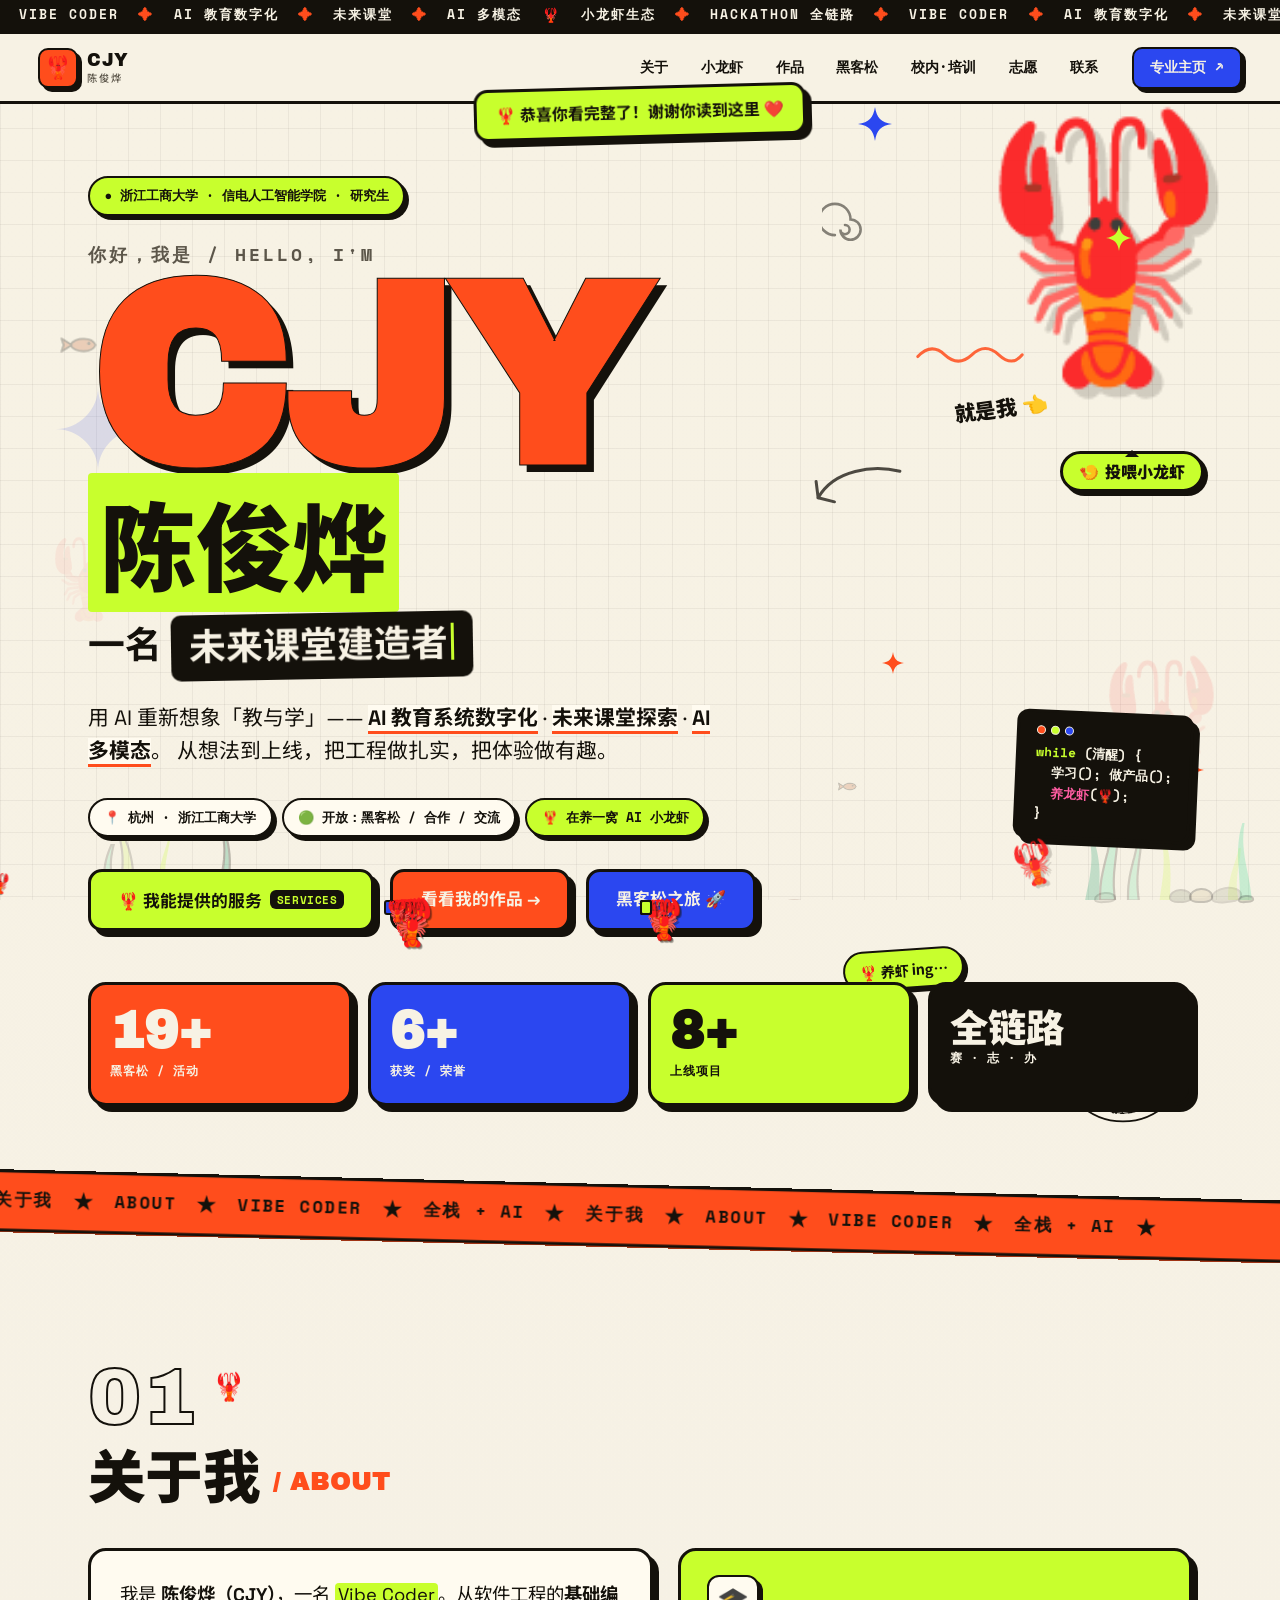
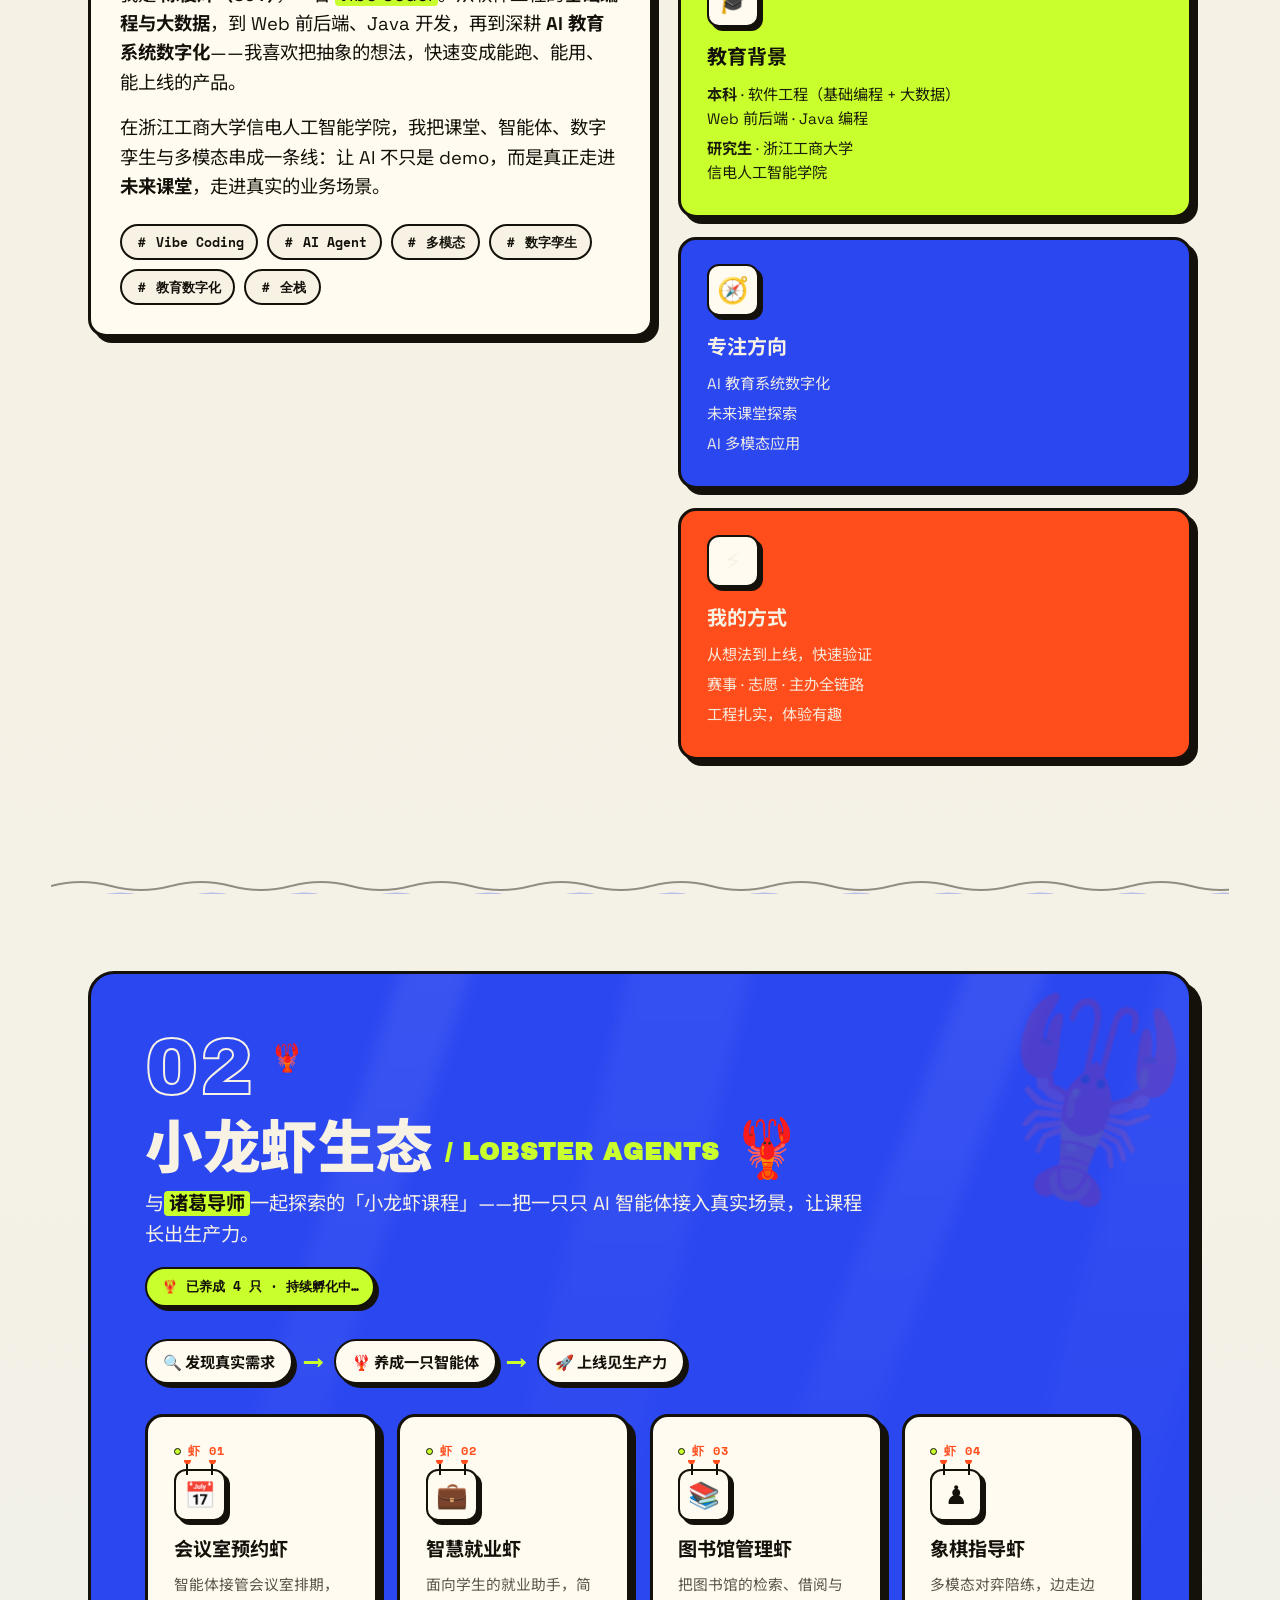
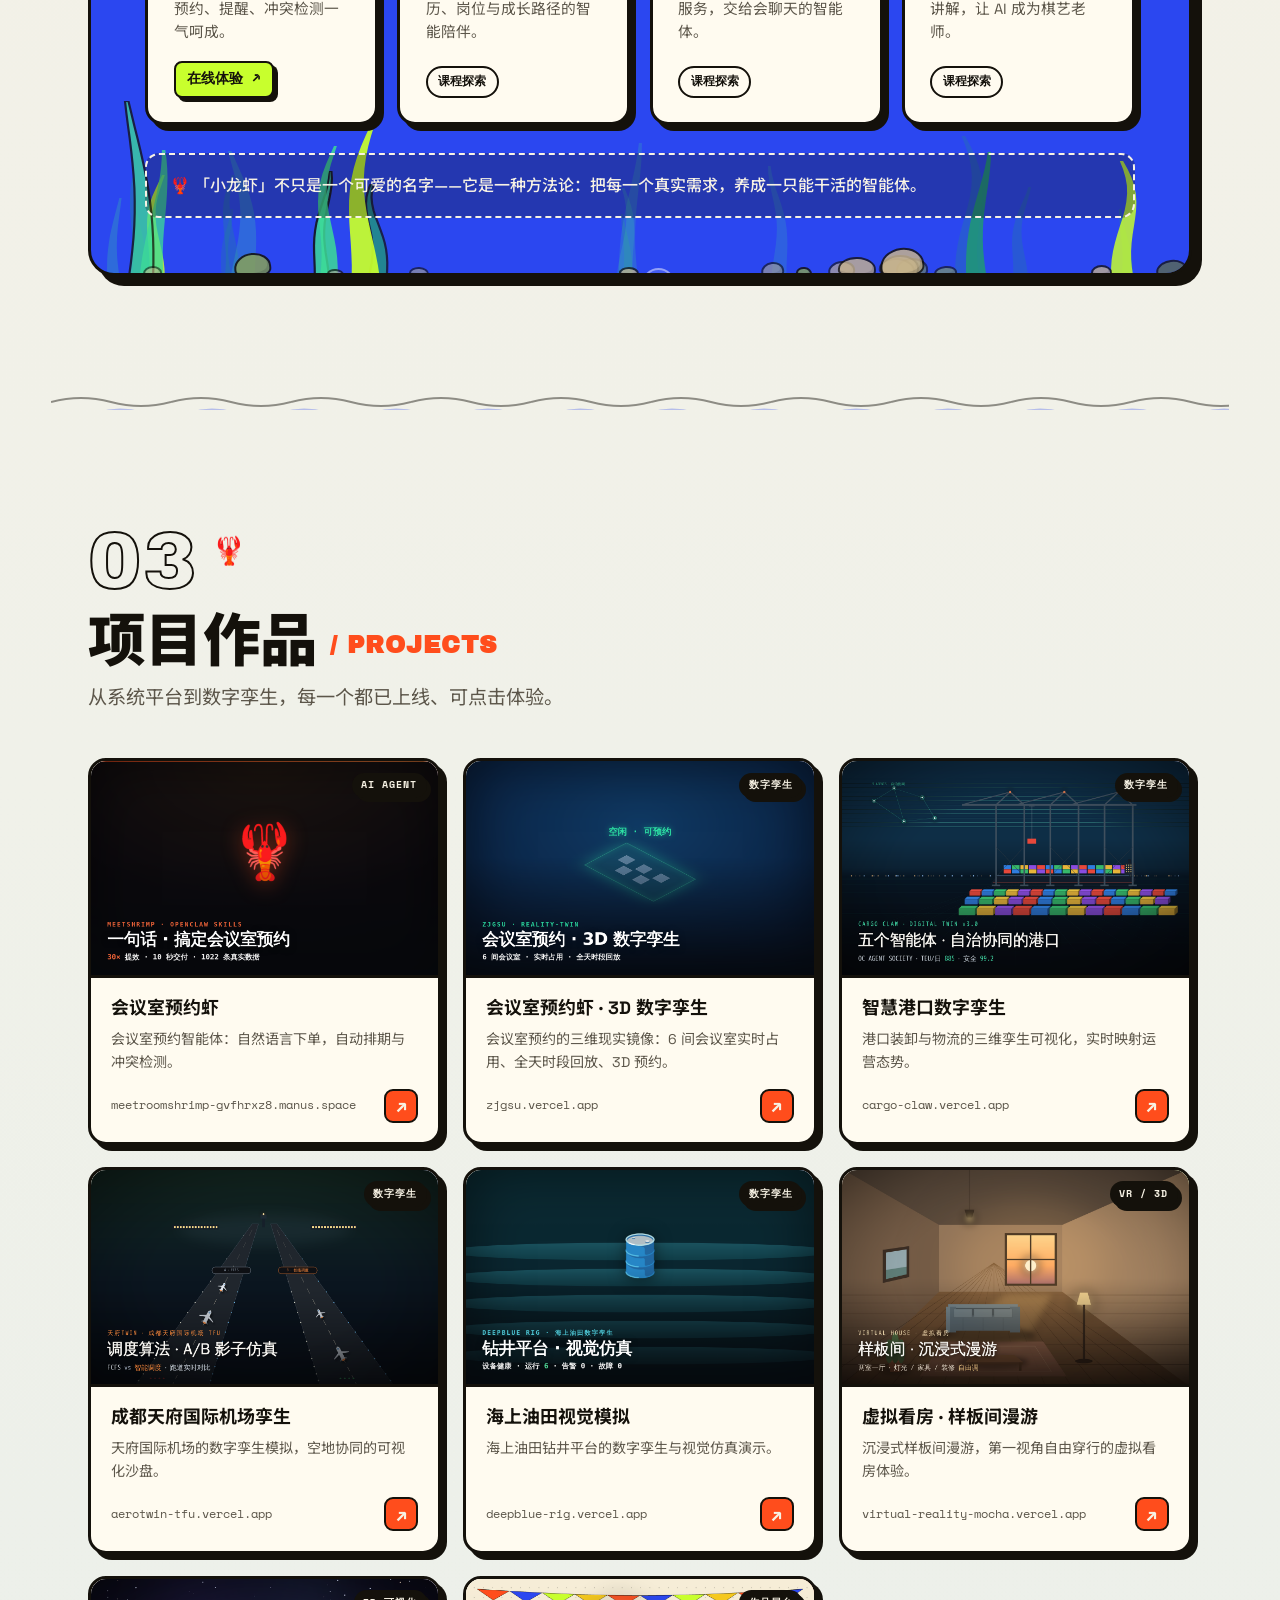
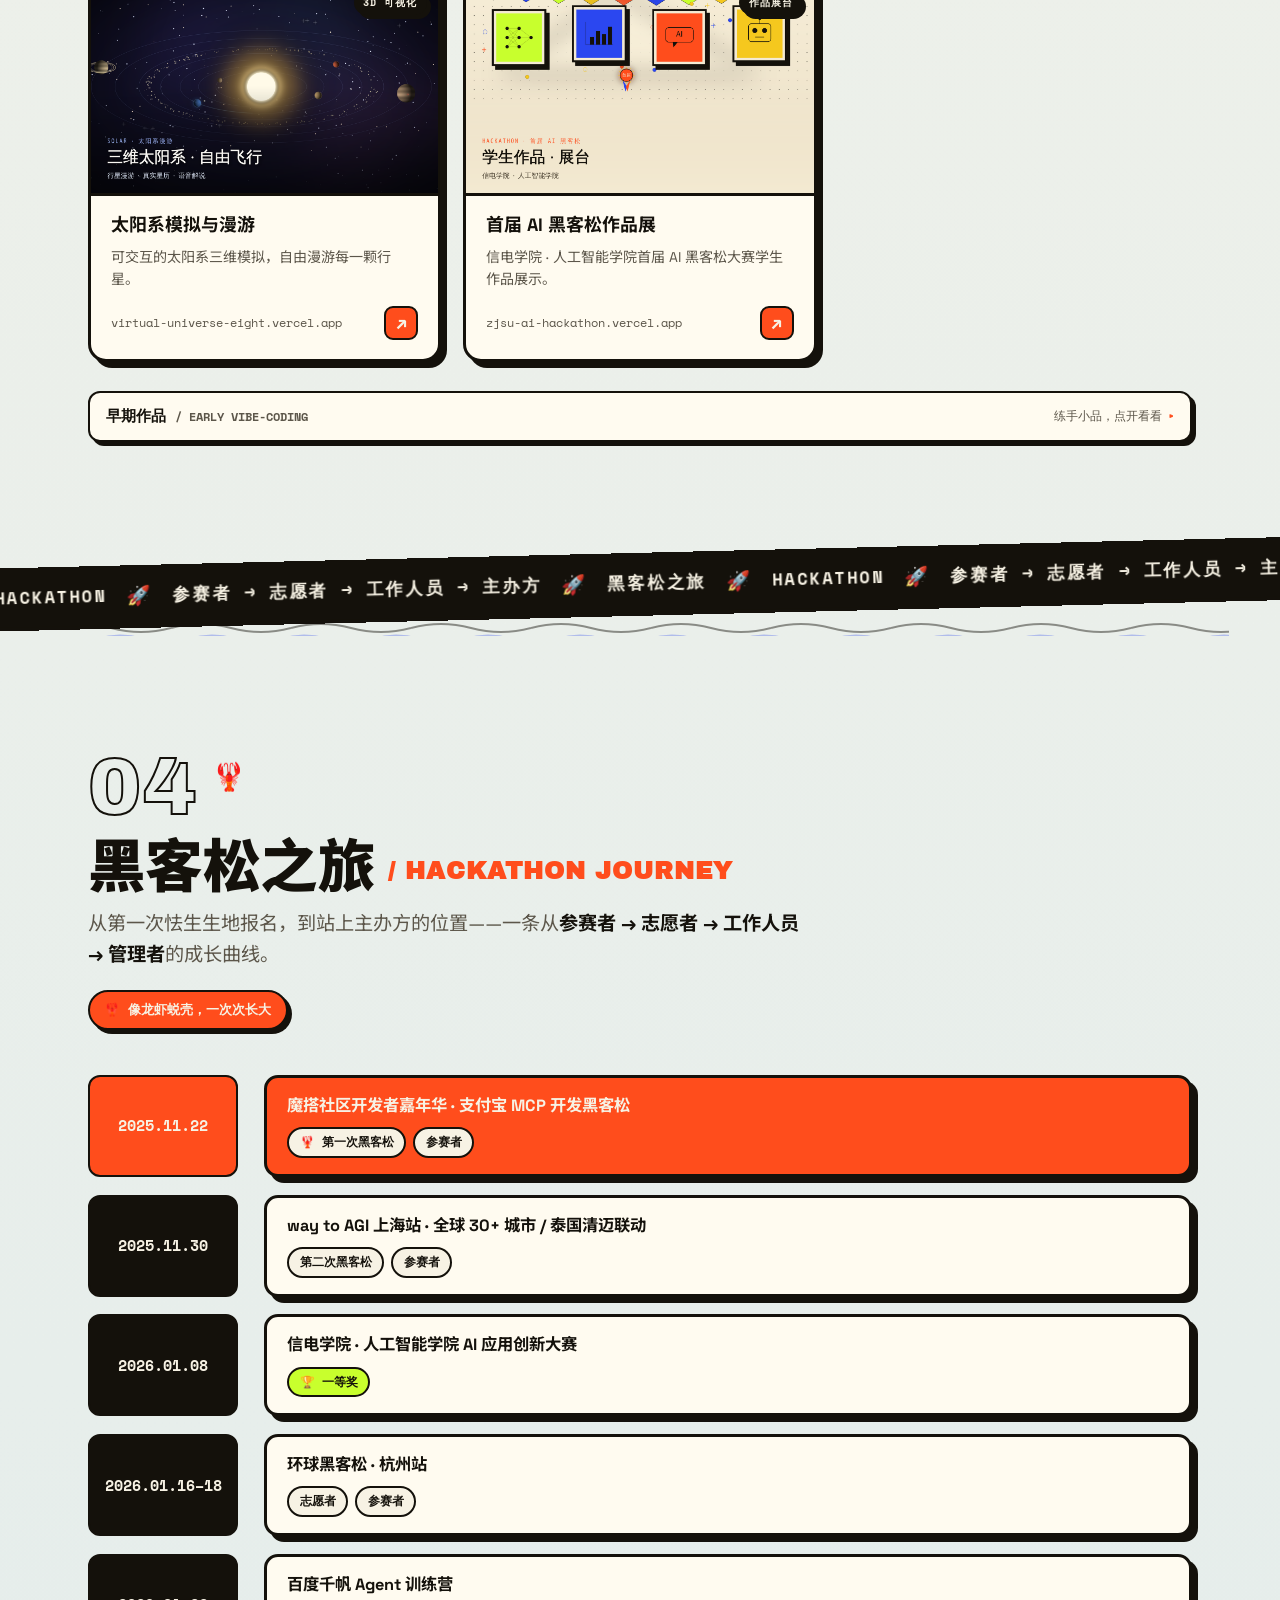
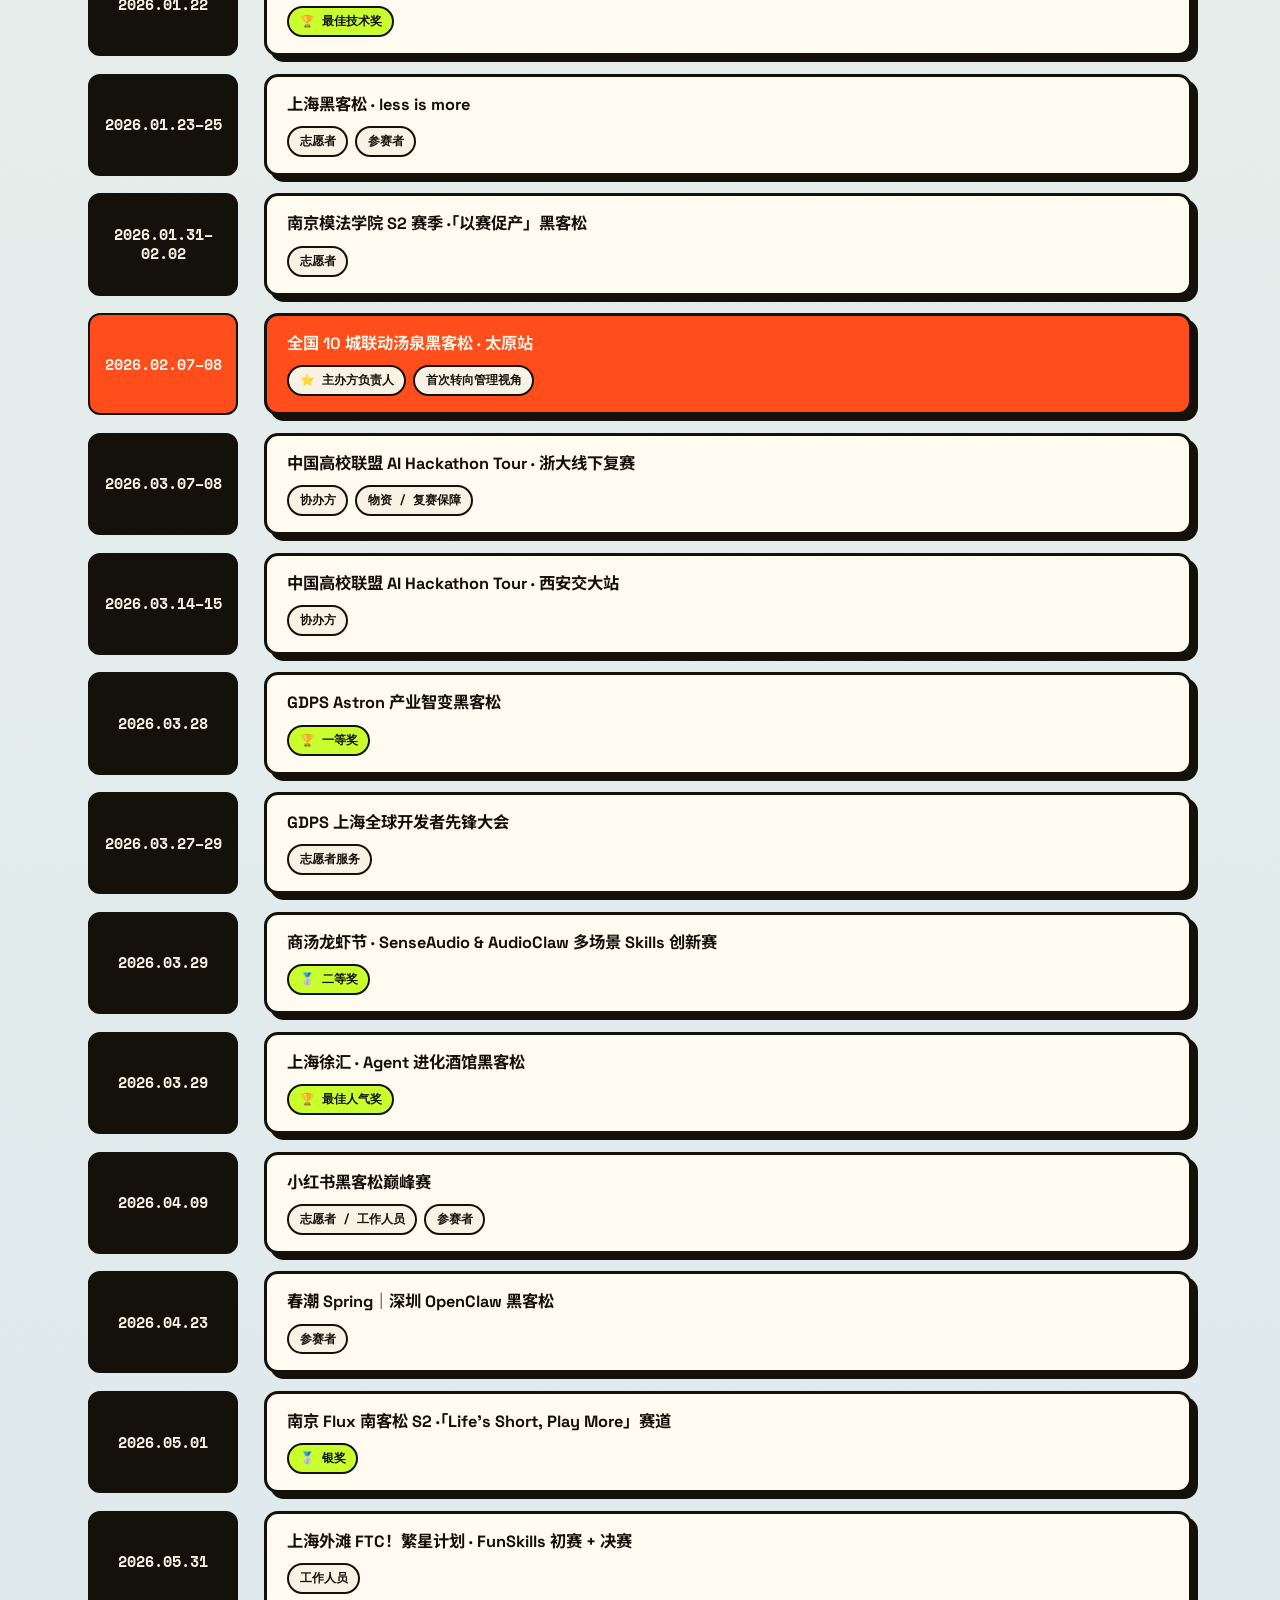
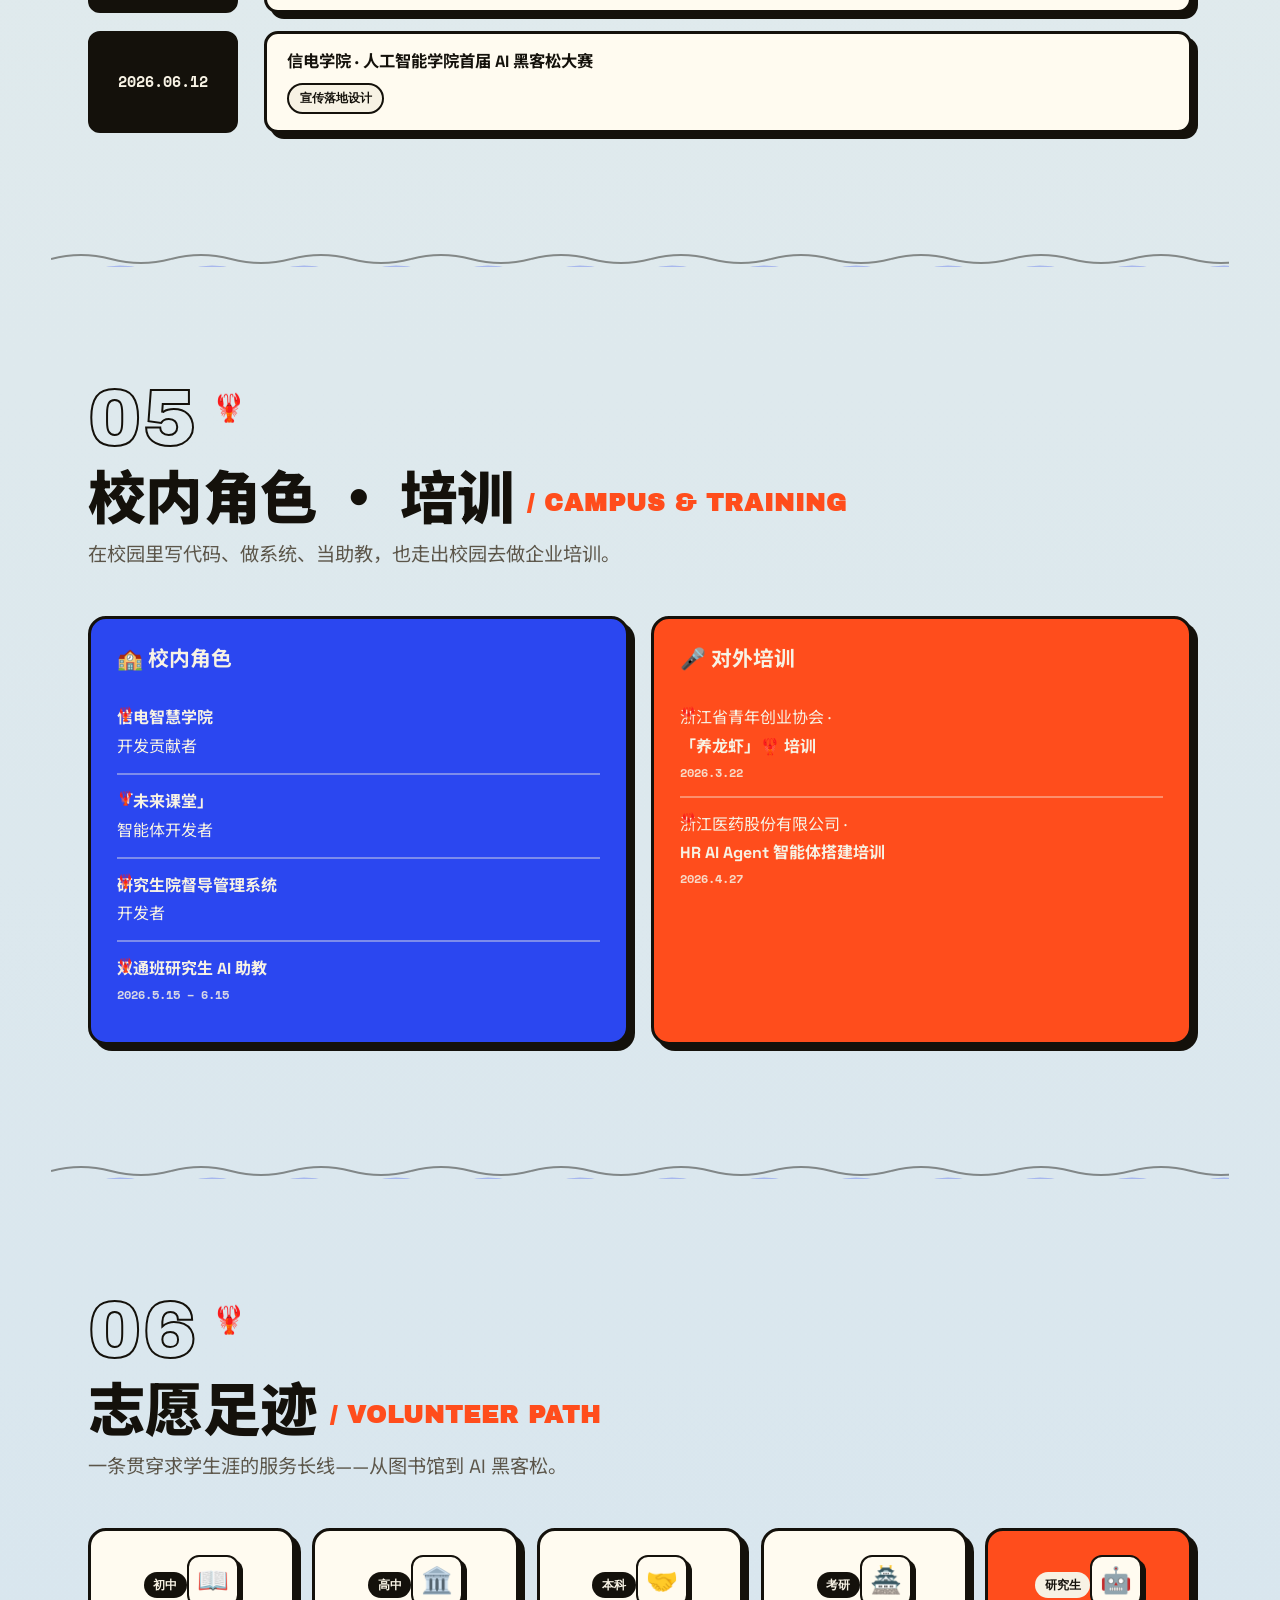
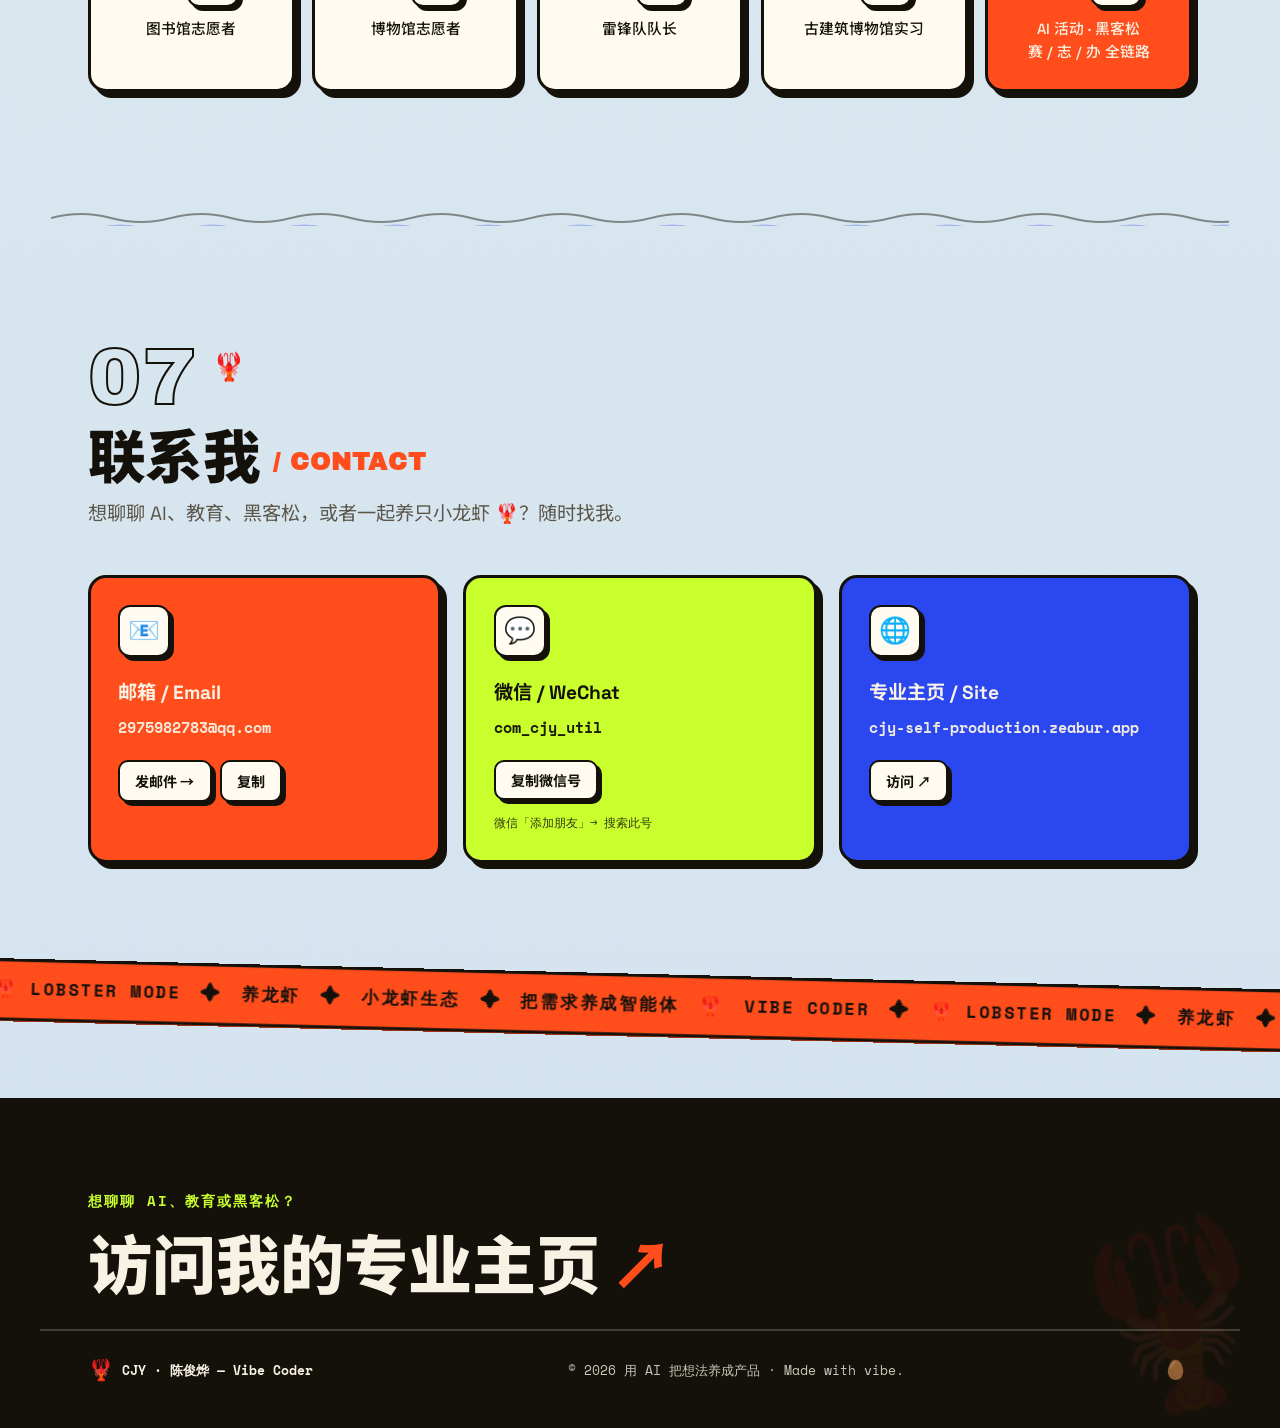
==== commit 773356bc: "feat(services): 独立服务页 /services + 留资入口 + 付款回执 + 真实收款码 - 收款码：裁剪并转为真 PNG（原上传为改名的 JPEG，nosniff 下会被拒绝渲染）" ====
--- a/public/index.html
+++ b/public/index.html
@@ -408,29 +408,9 @@
         <p class="svc__sub">按「价值」定价，不按工时。每一档都写清价格与内容——选好直接扫码，我尽快联系你。</p>
       </div>
       <div class="svc__grid" id="servicesGrid"></div>
-      <p class="svc__foot">拿不准选哪档？直接加微信 <b>com_cjy_util</b> 或邮件 <b>2975982783@qq.com</b>，我陪你把需求拆成一档服务。</p>
-    </div>
-
-    <!-- payment dialog (nested) -->
-    <div class="pay" id="pay" role="dialog" aria-modal="true" aria-labelledby="payTitle" hidden>
-      <div class="pay__backdrop" data-close-pay></div>
-      <div class="pay__card">
-        <button class="pay__x" type="button" aria-label="关闭" data-close-pay>✕</button>
-        <span class="pay__kicker">扫码支付 · 完成下单</span>
-        <h3 class="pay__title" id="payTitle">服务名</h3>
-        <div class="pay__amount"><span class="pay__cny">¥</span><span id="payAmount">0</span></div>
-        <div class="pay__tabs" role="tablist">
-          <button class="pay__tab is-on" type="button" role="tab" data-method="wechat" aria-selected="true">💚 微信支付</button>
-          <button class="pay__tab" type="button" role="tab" data-method="alipay" aria-selected="false">💙 支付宝</button>
-        </div>
-        <div class="pay__qr" id="payQr">
-          <img class="pay__qrimg" id="payQrImg" src="pay/wechat.png" alt="收款码" onerror="this.classList.add('is-missing')">
-          <span class="pay__qr-fallback">把收款码图片放到<br><code>public/pay/wechat.png</code></span>
-        </div>
-        <p class="pay__note" id="payNote">扫码后请输入金额 <b>¥0</b>，备注你的<b>服务名</b>与联系方式，我会尽快联系你 🦞</p>
-        <p class="pay__hint">扫码遇到问题？加微信 <b>com_cjy_util</b> 直接沟通。</p>
-      </div>
-    </div>
+      <div class="svc__cta"><button class="btn btn--lime" type="button" data-open-contact>💬 先聊聊，不用马上付款</button><a class="svc__link" href="services.html">服务清单独立页 ↗</a></div><p class="svc__foot">拿不准选哪档？加微信 <b>com_cjy_util</b> · 手机 <b>18143451183 陈先生</b> · 邮箱 <b>2975982783@qq.com</b></p>
+    </div>
+
   </div>
 
   <!-- ===== lobster parade ===== -->
@@ -455,6 +435,7 @@
     </div>
   </footer>
 
+  <script src="services-data.js" defer></script>
   <script src="main.js" defer></script>
 </body>
 </html>
--- a/public/styles.css
+++ b/public/styles.css
@@ -960,7 +960,11 @@
 .svc__title { font-size: clamp(1.7rem, 5vw, 2.7rem); line-height: 1.05; margin: .8rem 0 .5rem; }
 .svc__title span { color: var(--muted); font-size: .5em; }
 .svc__sub { color: var(--muted); font-size: .95rem; max-width: 60ch; }
-.svc__grid { display: grid; grid-template-columns: repeat(auto-fill, minmax(min(100%, 300px), 1fr)); gap: 1.1rem; }
+.svc__grid { display: flex; flex-direction: column; gap: 2rem; }
+.svcgroup__title { display: flex; align-items: center; gap: .6rem; font-size: 1.05rem; margin-bottom: .9rem; }
+.svcgroup__icon { font-size: 1.25rem; }
+.svcgroup__rule { flex: 1; height: 3px; background: var(--ink); border-radius: 2px; opacity: .18; }
+.svcgroup__grid { display: grid; grid-template-columns: repeat(auto-fill, minmax(min(100%, 300px), 1fr)); gap: 1.1rem; }
 .svc__foot { margin-top: 1.6rem; font-size: .86rem; color: var(--muted); border-top: 2px dashed rgba(20,17,11,.25); padding-top: 1.1rem; }
 .svc__foot b { color: var(--ink); font-family: var(--mono); }
 
@@ -979,7 +983,13 @@
 .scard__cny { font-weight: 700; font-size: 1.1rem; }
 .scard__num { font-family: var(--sans); font-weight: 800; font-size: 2.1rem; line-height: 1; letter-spacing: -.01em; }
 .scard__unit { font-size: .82rem; color: var(--muted); }
-.scard__was { font-family: var(--mono); font-size: .72rem; color: var(--muted); margin-top: .25rem; }
+.scard__deal { display: flex; align-items: center; gap: .5rem; flex-wrap: wrap; margin-top: .35rem; }
+.scard__orig { font-family: var(--mono); font-size: .78rem; color: var(--muted); text-decoration-thickness: 2px; }
+.scard__off { font-family: var(--mono); font-size: .66rem; font-weight: 700; background: var(--red); color: var(--paper); padding: .12rem .4rem; border-radius: 5px; }
+.scard__addons { list-style: none; display: flex; flex-direction: column; gap: .3rem; margin: .85rem 0 .2rem; padding: .6rem .75rem; background: var(--paper); border: 2px dashed rgba(20,17,11,.28); border-radius: 9px; }
+.scard__addons li { display: flex; align-items: center; justify-content: space-between; gap: .6rem; font-size: .8rem; }
+.scard__addons li span { color: var(--muted); }
+.scard__addons li b { font-family: var(--mono); font-size: .84rem; }
 .scard__blurb { font-size: .88rem; color: var(--muted); margin: .7rem 0 .8rem; line-height: 1.5; }
 .scard__items { list-style: none; display: flex; flex-direction: column; gap: .45rem; margin-bottom: 1.1rem; flex: 1; }
 .scard__items li { position: relative; padding-left: 1.4rem; font-size: .84rem; line-height: 1.45; }
@@ -995,7 +1005,7 @@
 .scard__buy--quote { background: transparent; color: var(--ink); }
 
 /* payment dialog */
-.pay { position: absolute; inset: 0; z-index: 5; display: grid; place-items: center; padding: 1rem; }
+.pay { position: fixed; inset: 0; z-index: 9999; display: grid; place-items: center; padding: 1rem; }
 .pay[hidden] { display: none; }
 .pay__backdrop { position: absolute; inset: 0; background: rgba(20,17,11,.5); backdrop-filter: blur(2px); opacity: 0; transition: opacity .22s var(--ease); }
 .pay.is-open .pay__backdrop { opacity: 1; }
@@ -1019,7 +1029,8 @@
 }
 .pay__tab.is-on { background: var(--lime); box-shadow: var(--sh-sm); transform: translate(-1px,-1px); }
 .pay__qr {
-  position: relative; width: 210px; height: 210px; margin: 0 auto 1rem; display: grid; place-items: center;
+  position: relative; width: 232px; height: auto; aspect-ratio: 20 / 23; margin: 0 auto 1rem;
+  display: grid; place-items: center; padding: 6px;
   background: #fff; border: var(--bd-2); border-radius: 12px; overflow: hidden;
 }
 .pay__qrimg { width: 100%; height: 100%; object-fit: contain; }
@@ -1029,11 +1040,12 @@
 .pay__qrimg.is-missing ~ .pay__qr-fallback { display: grid; place-items: center; }
 .pay__note { font-size: .84rem; line-height: 1.55; color: var(--ink); margin-bottom: .6rem; }
 .pay__note b { color: var(--red); }
+.pay__addon { display: inline-block; margin-top: .4rem; font-size: .78rem; color: var(--muted); }
 .pay__hint { font-size: .76rem; color: var(--muted); }
 .pay__hint b { color: var(--ink); font-family: var(--mono); }
 
 @media (max-width: 520px) {
-  .pay__qr { width: 180px; height: 180px; }
+  .pay__qr { width: 200px; }
   .svc__panel { border-radius: 16px; }
 }
 
@@ -1043,3 +1055,48 @@
   .reveal { opacity: 1; transform: none; }
   .ticker__track { animation: none; }
 }
+
+
+/* =====================================================================
+   Services: 留资 CTA · 付款回执 · 联系弹窗 · 独立页 (services.html)
+   ===================================================================== */
+.svc__cta { display: flex; flex-wrap: wrap; align-items: center; gap: .9rem; margin: 1.6rem 0 .4rem; }
+.svc__link { font-family: var(--mono); font-size: .82rem; font-weight: 700; text-decoration: underline; text-underline-offset: 3px; }
+
+/* 付款回执 */
+.pay__receipt { margin-top: 1rem; padding-top: .9rem; border-top: 2px dashed rgba(20,17,11,.25); display: flex; flex-direction: column; gap: .5rem; align-items: center; }
+.pay__receipt b { font-size: .82rem; }
+.pay__receipt-btn {
+  font-family: var(--sans); font-weight: 700; font-size: .84rem; padding: .5rem 1rem;
+  background: var(--lime); color: var(--ink); border: var(--bd-2); border-radius: 9px; box-shadow: var(--sh-sm);
+  cursor: pointer; transition: transform .14s var(--ease), box-shadow .14s var(--ease);
+}
+.pay__receipt-btn:hover { transform: translate(-2px,-2px); box-shadow: var(--sh); }
+
+/* 联系 / 留资弹窗 */
+.ct__lead { font-size: .85rem; color: var(--muted); line-height: 1.55; margin: .4rem 0 1rem; }
+.ct__qr { width: 220px; height: auto; aspect-ratio: 512 / 680; }
+.ct__list { list-style: none; display: flex; flex-direction: column; gap: .5rem; margin-top: 1rem; text-align: left; }
+.ct__list li { display: flex; align-items: center; gap: .6rem; padding: .5rem .7rem; background: var(--paper-2); border: var(--bd-2); border-radius: 9px; }
+.ct__list li span { font-family: var(--mono); font-size: .7rem; color: var(--muted); flex-shrink: 0; }
+.ct__list li b { font-family: var(--mono); font-size: .82rem; flex: 1; overflow-wrap: anywhere; }
+.ct__copy {
+  flex-shrink: 0; font-family: var(--sans); font-weight: 700; font-size: .72rem; padding: .28rem .6rem;
+  background: var(--ink); color: var(--paper); border: none; border-radius: 6px; cursor: pointer;
+}
+.ct__copy.is-copied { background: var(--lime); color: var(--ink); }
+
+/* 独立服务页 */
+.svcpage { background: var(--paper); }
+.svcpage__main { max-width: 1120px; margin: 0 auto; padding: clamp(6.5rem, 12vw, 8rem) clamp(1rem, 4vw, 2rem) 4rem; }
+.svcpage__head { margin-bottom: 2.4rem; }
+.svcpage__title { font-size: clamp(2rem, 7vw, 3.6rem); line-height: 1.02; margin: .9rem 0 .7rem; }
+.svcpage__title span { color: var(--muted); font-size: .45em; }
+.svcpage__sub { color: var(--muted); font-size: 1rem; max-width: 64ch; line-height: 1.65; }
+.svcpage__trust { margin-top: 3rem; padding: 1.6rem; background: var(--paper-2); border: var(--bd); border-radius: 16px; box-shadow: var(--sh); }
+.svcpage__trust-title { font-size: 1.15rem; margin-bottom: 1rem; }
+.svcpage__trust-list { list-style: none; display: grid; grid-template-columns: repeat(auto-fill, minmax(min(100%, 260px), 1fr)); gap: .8rem; }
+.svcpage__trust-list li { display: flex; flex-direction: column; gap: .2rem; padding: .7rem .85rem; background: var(--paper); border: var(--bd-2); border-radius: 10px; border-left: 7px solid var(--red); }
+.svcpage__trust-list li b { font-size: .9rem; }
+.svcpage__trust-list li span { font-size: .78rem; color: var(--muted); line-height: 1.45; }
+.svcpage .nav__cta { cursor: pointer; font-family: var(--sans); }
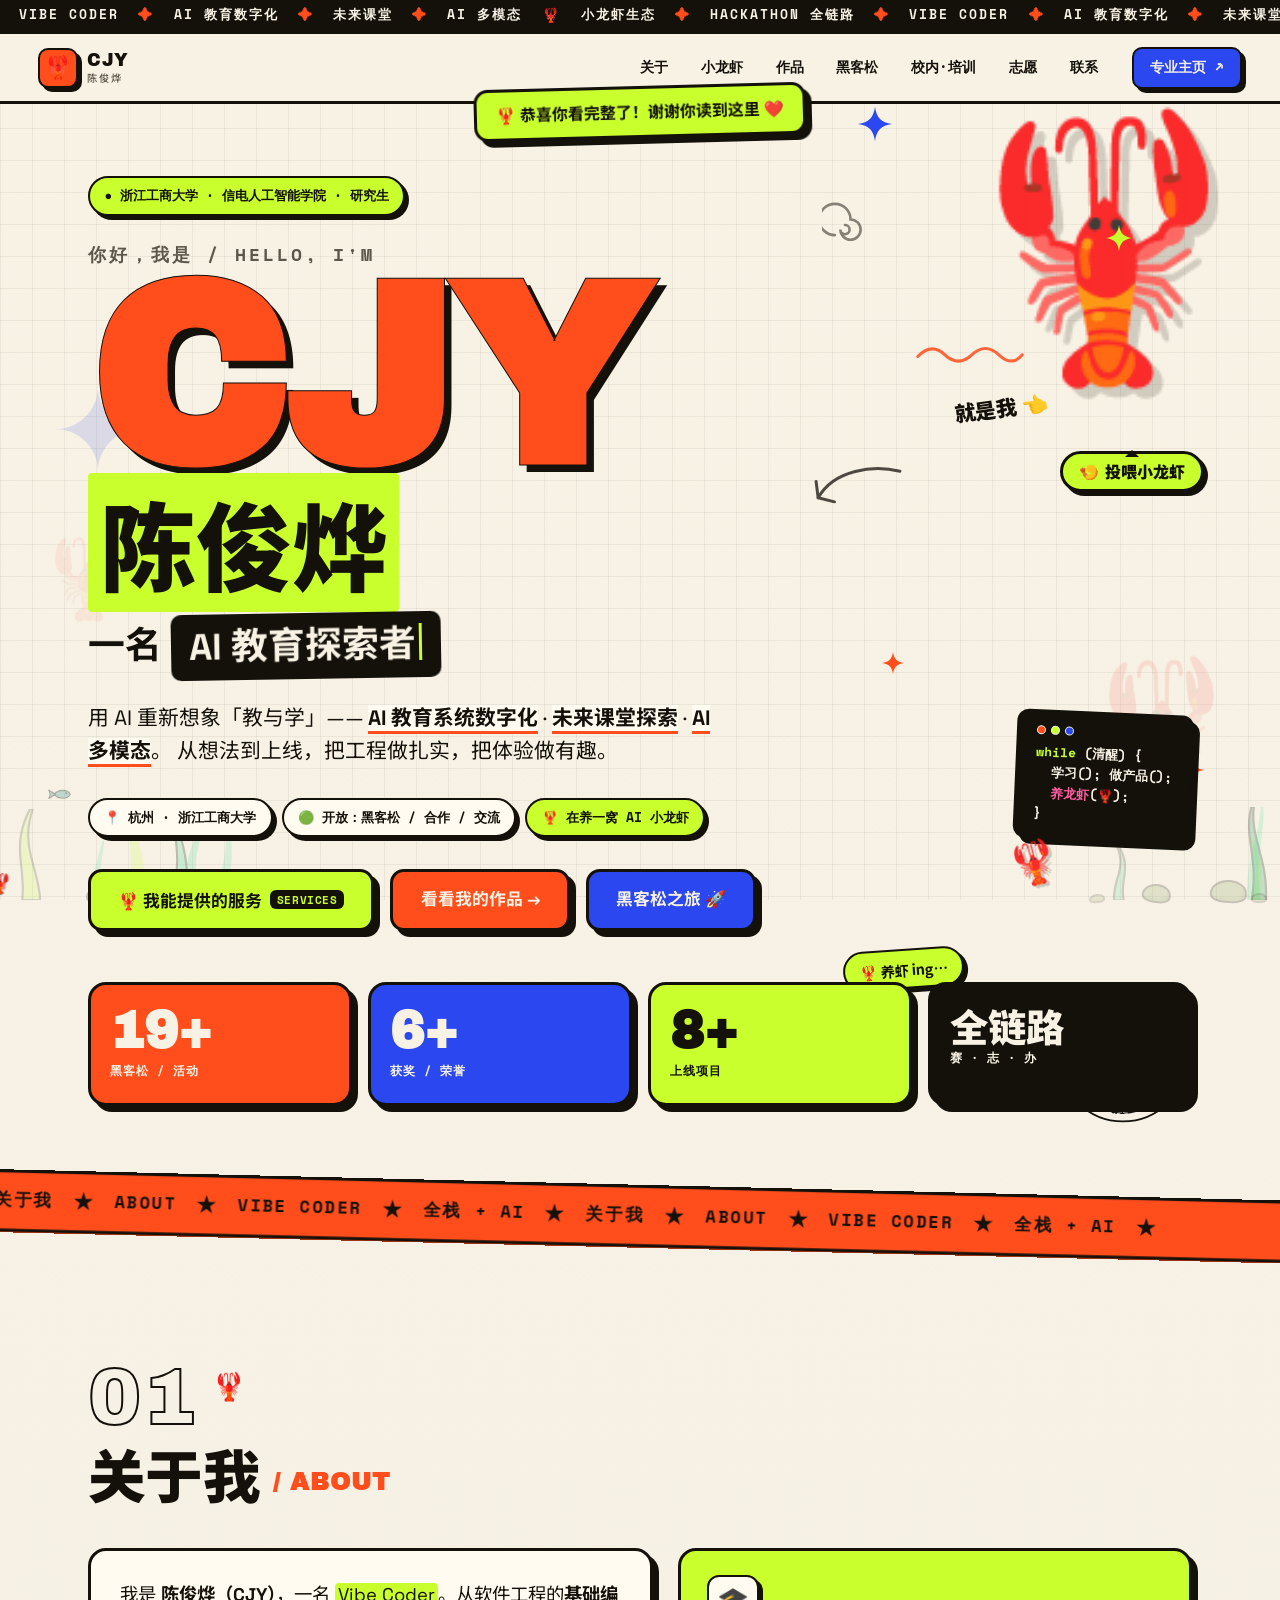
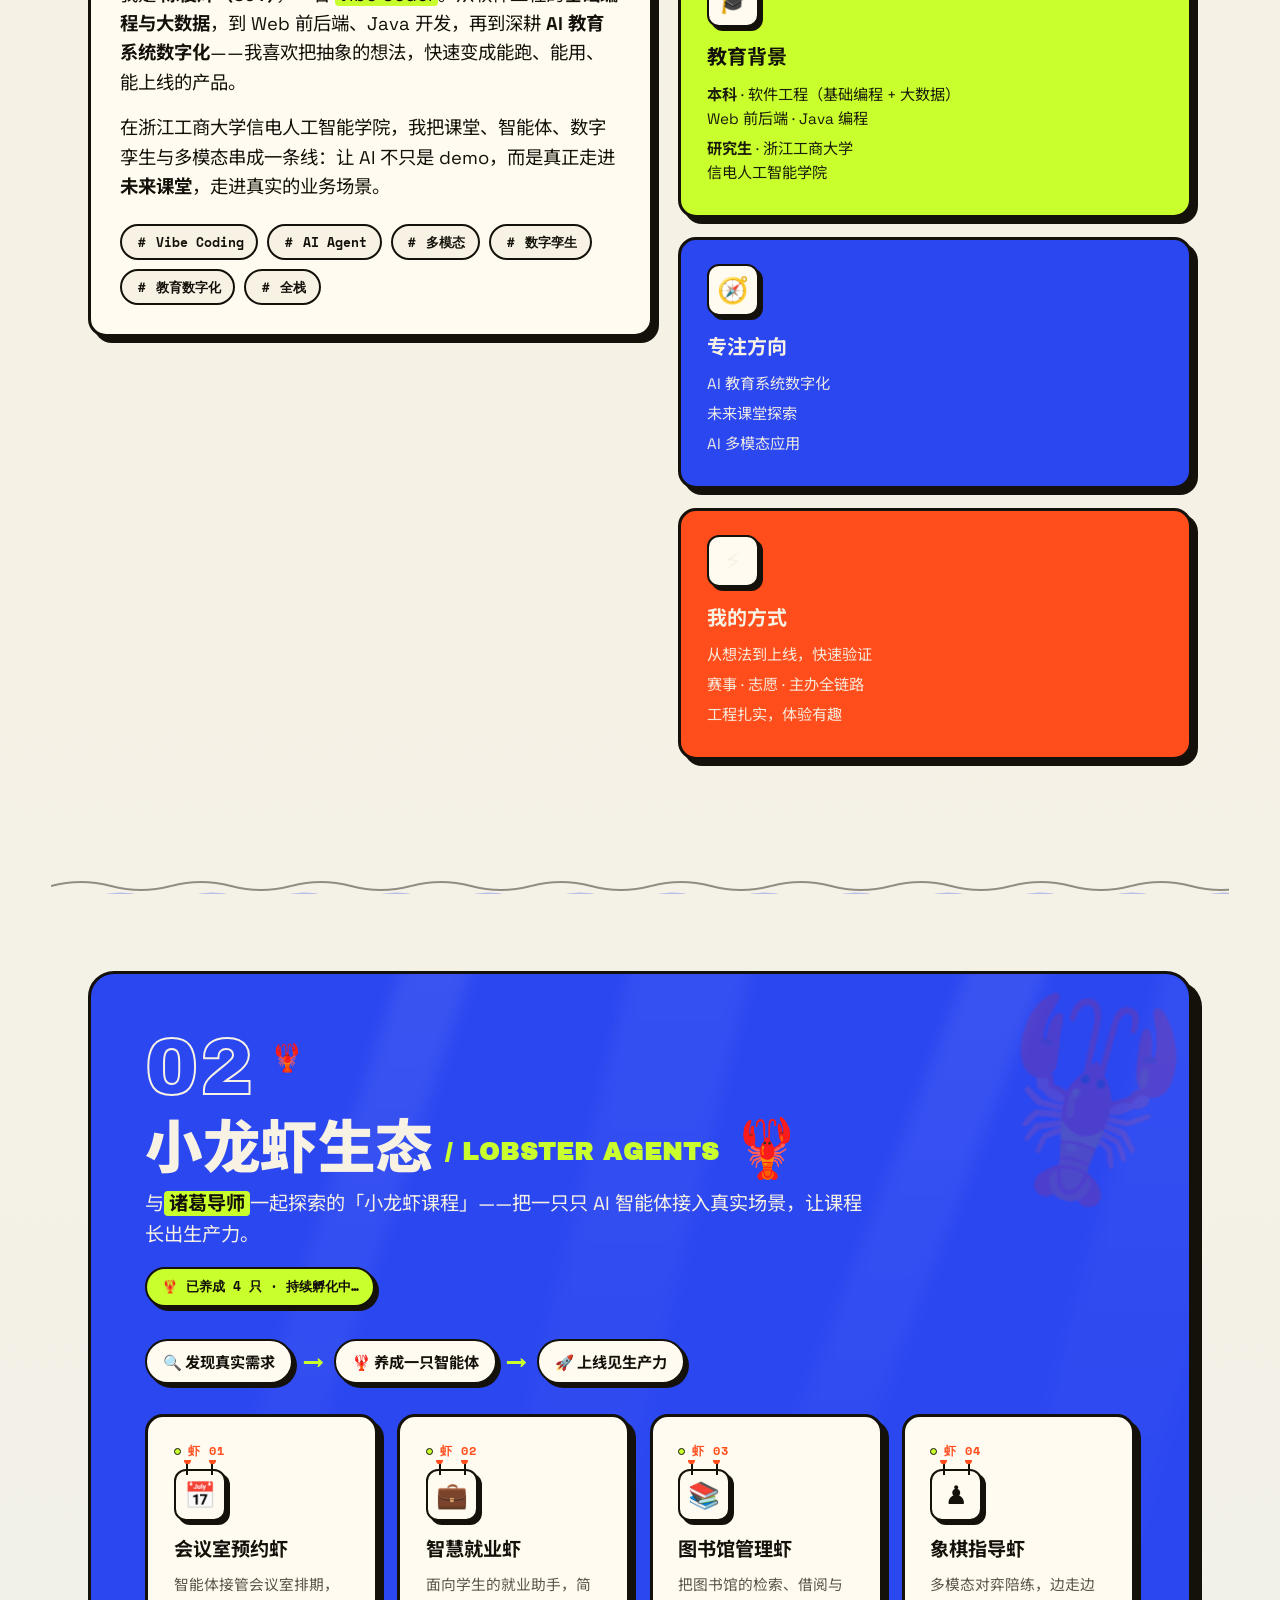
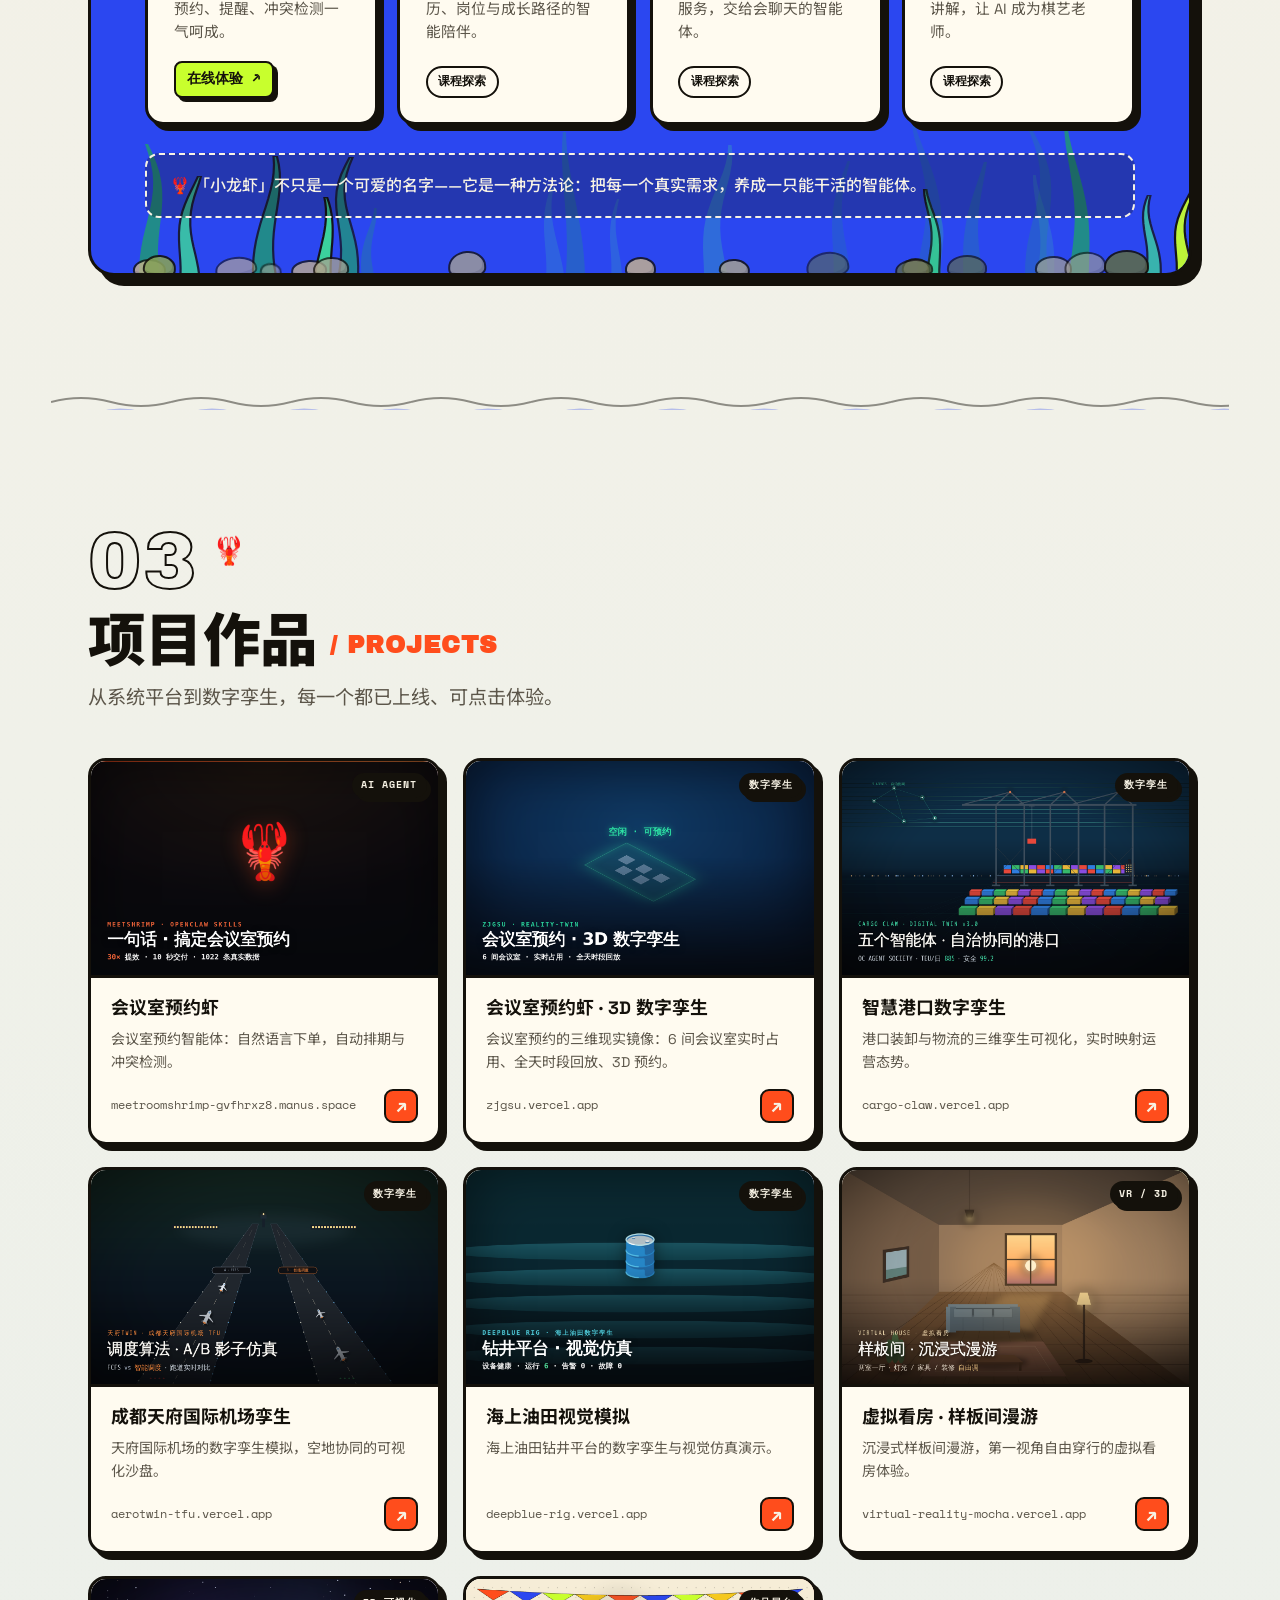
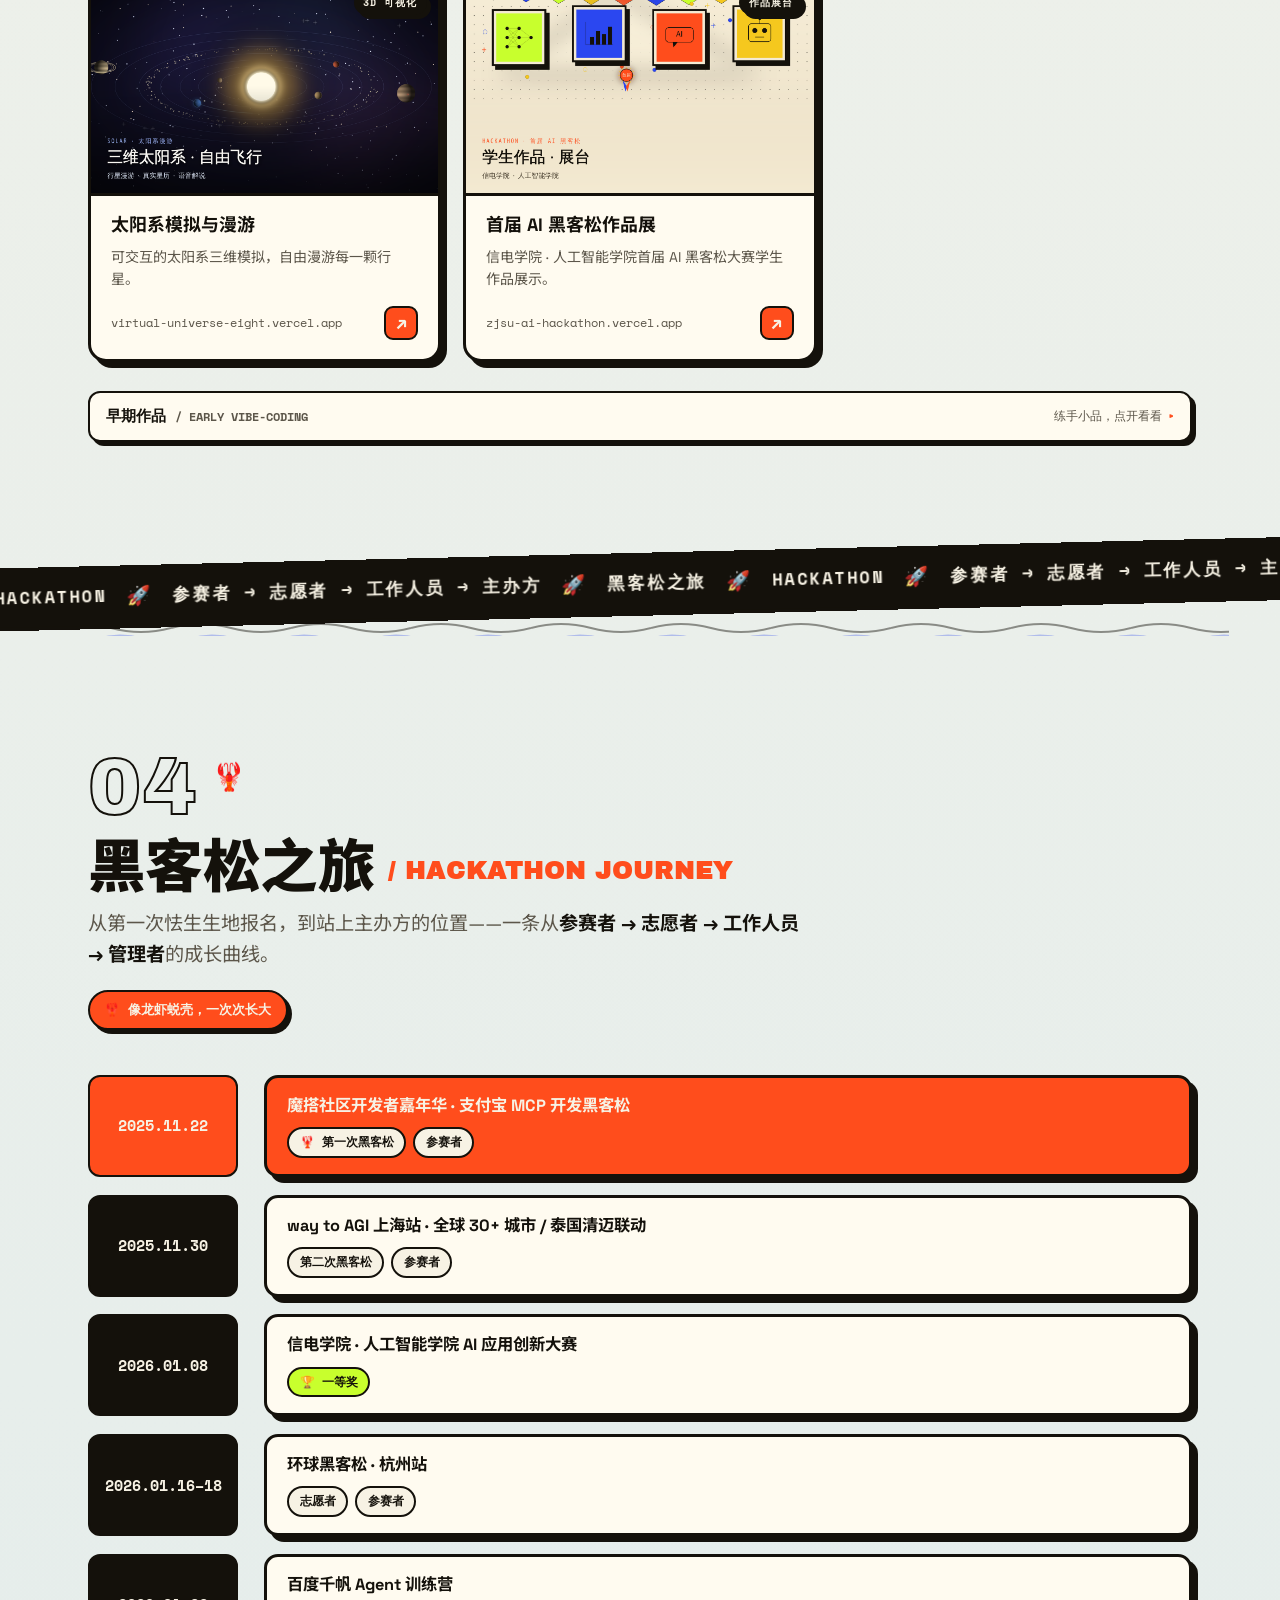
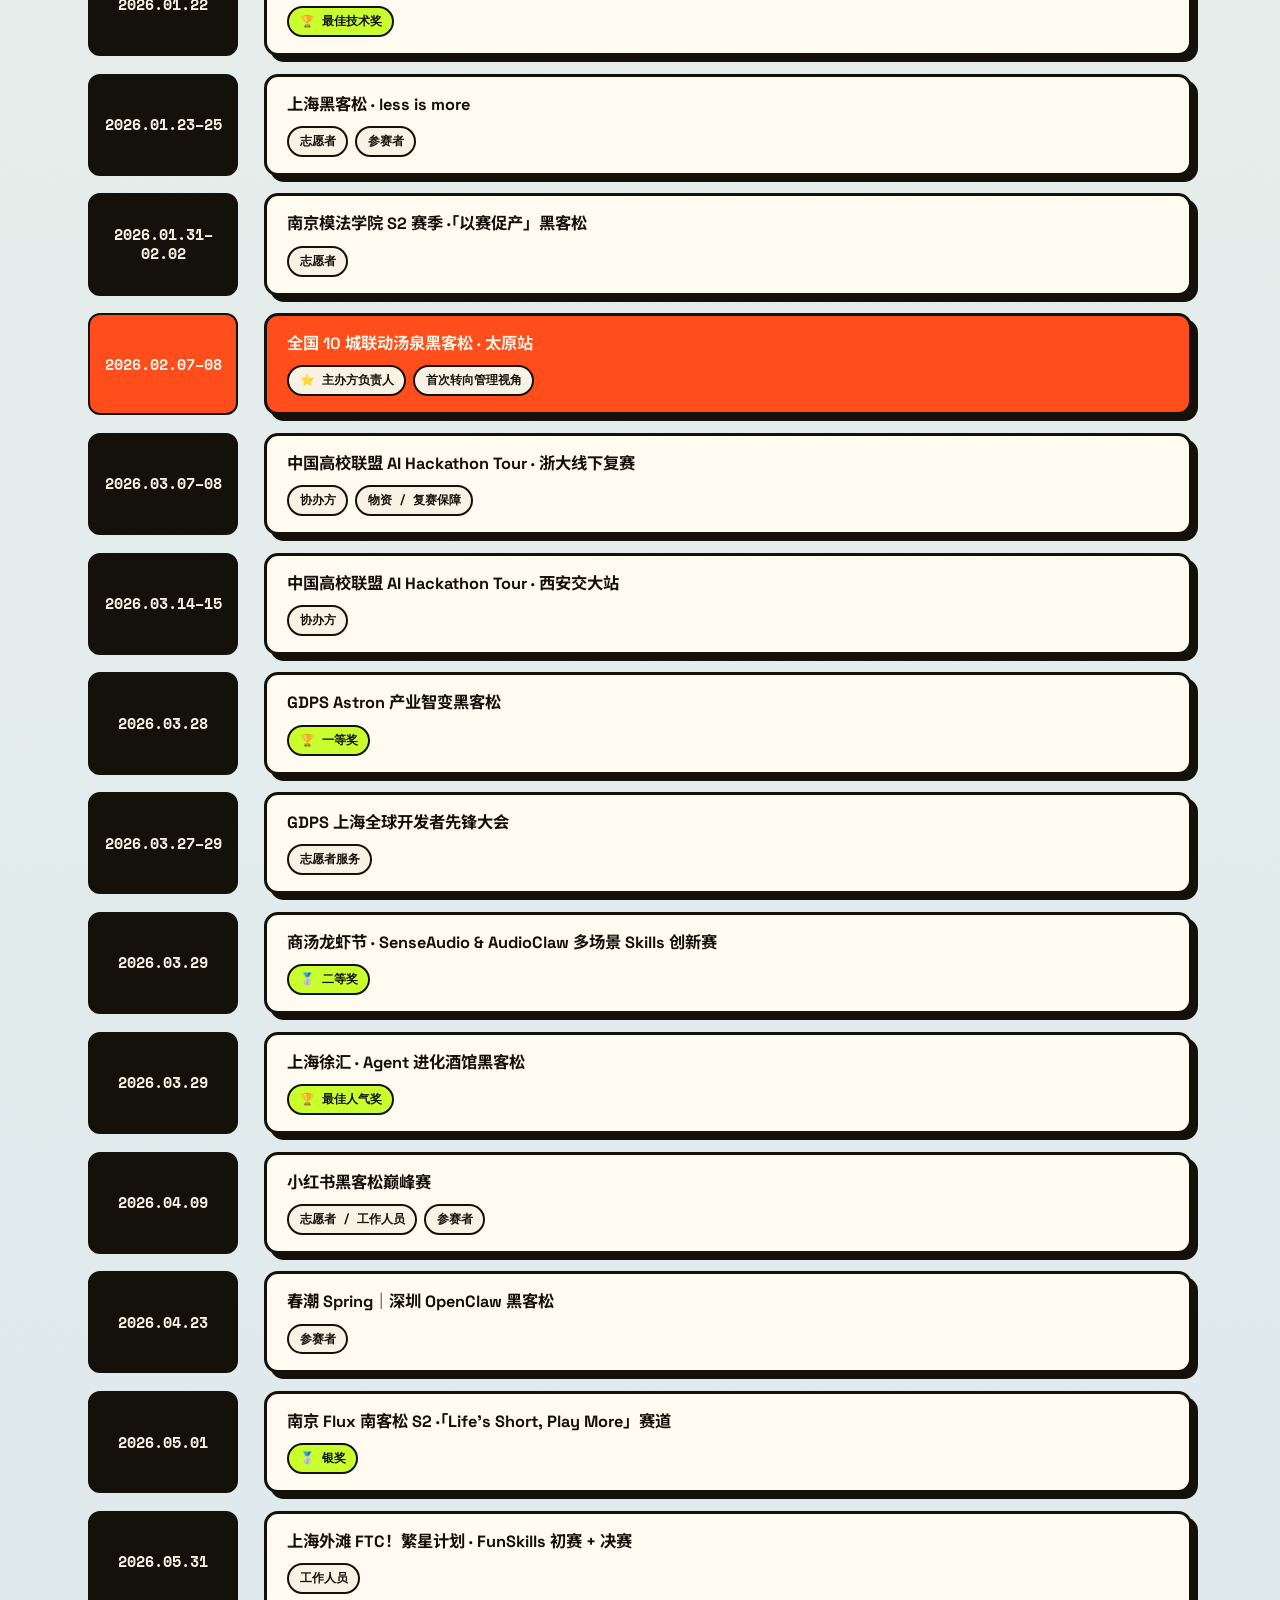
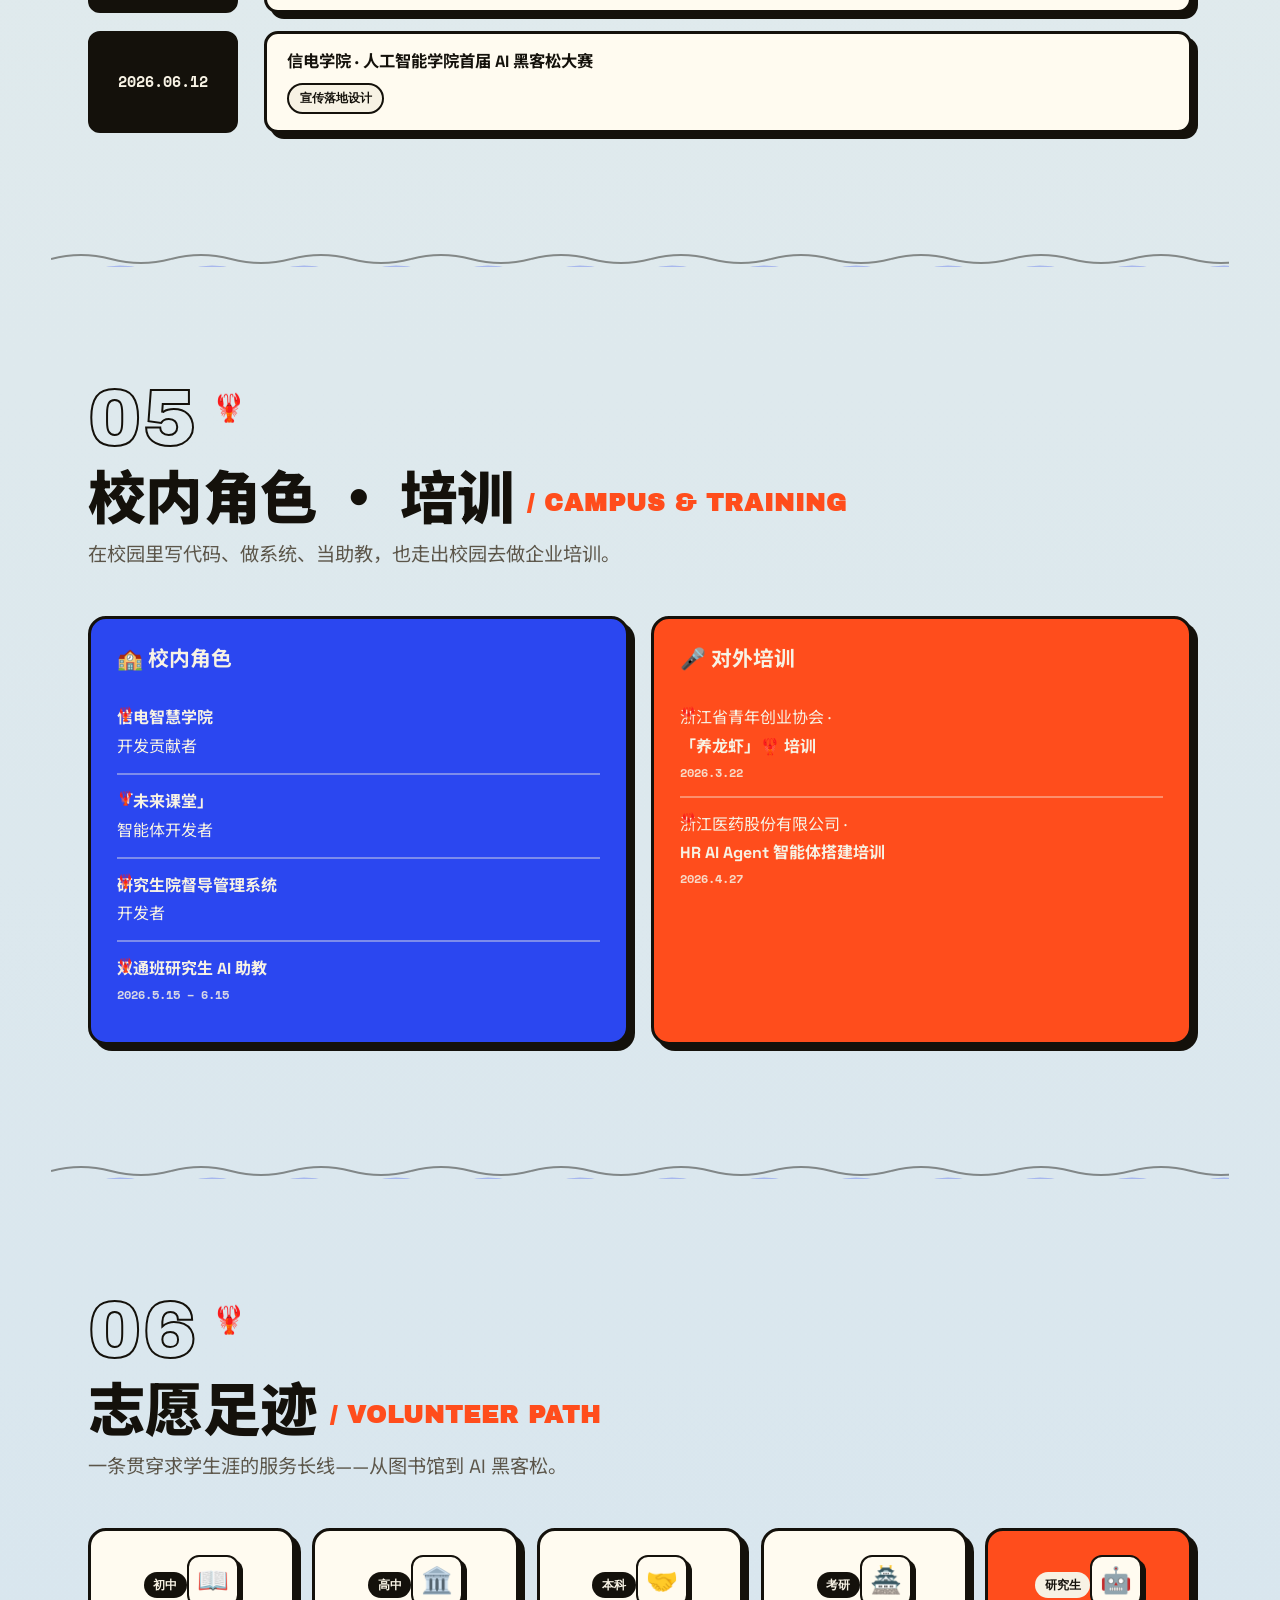
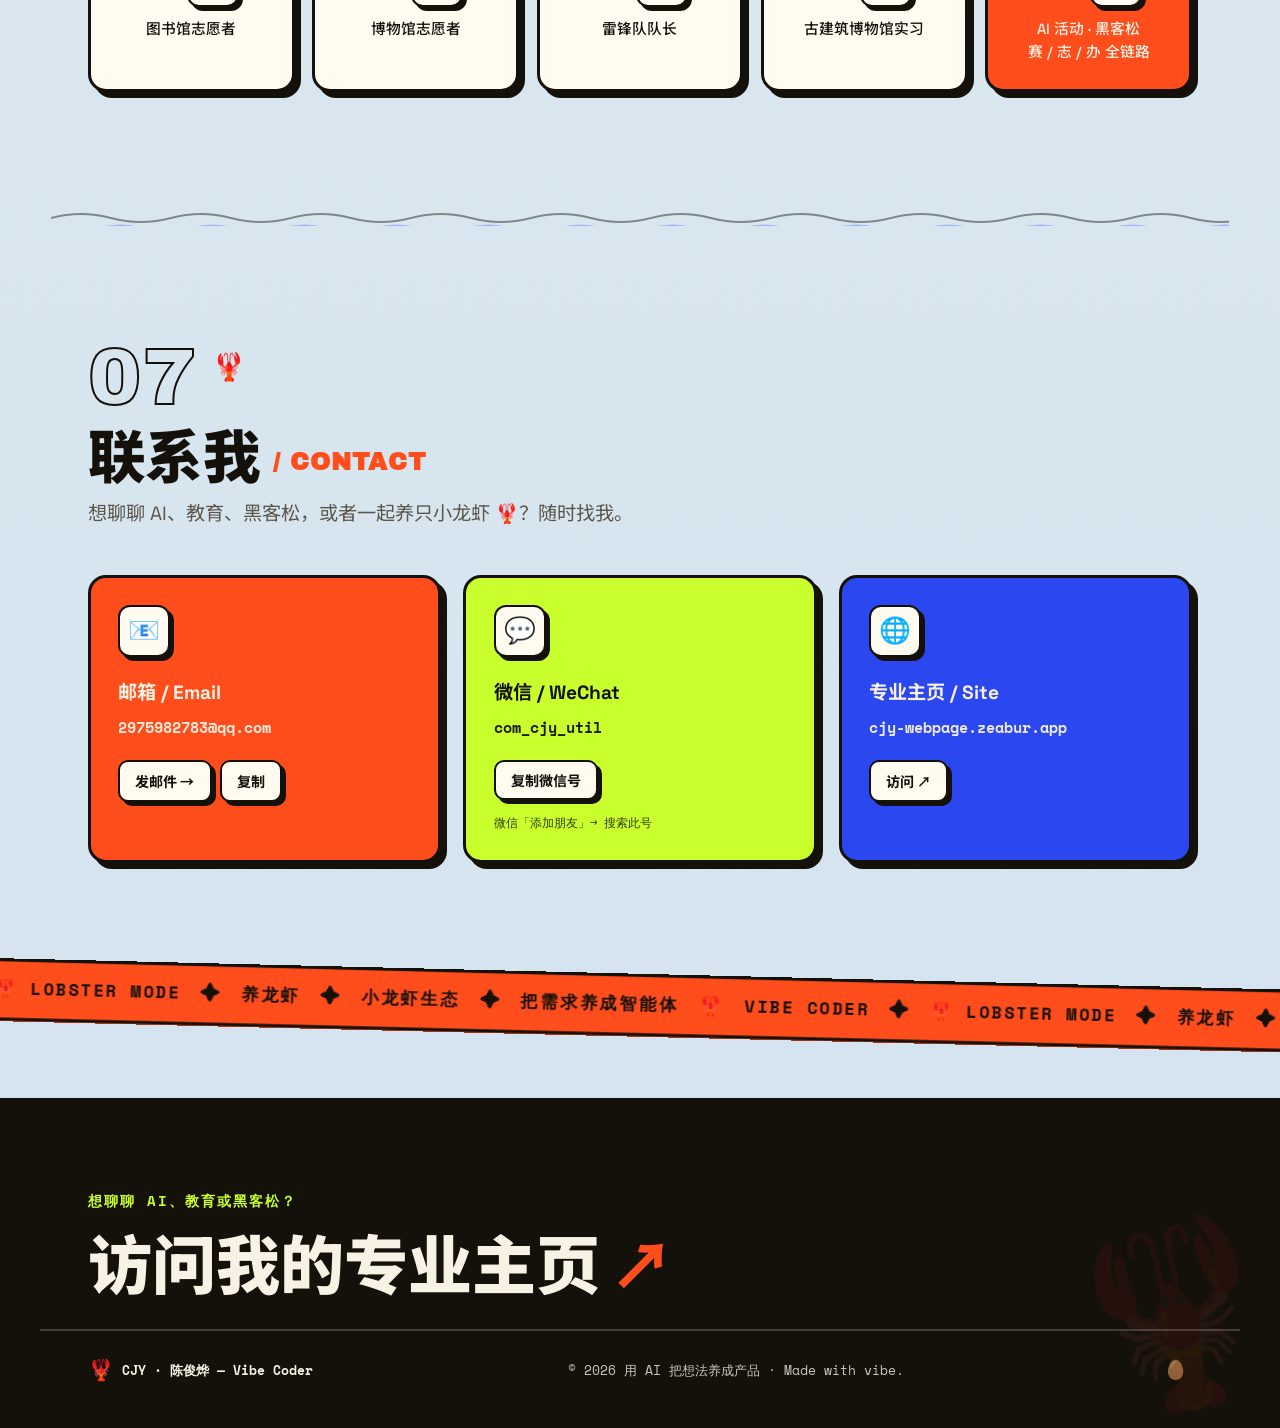
==== commit 41187723: "chore: 全站域名统一为 cjy-webpage.zeabur.app canonical / og:url / og:image / twitter:image / JSON-LD url / " ====
--- a/public/index.html
+++ b/public/index.html
@@ -8,22 +8,22 @@
   <meta name="author" content="陈俊烨 CJY" />
   <meta name="theme-color" content="#F7F2E4" />
 
-  <link rel="canonical" href="https://cjy-self-production.zeabur.app/" />
+  <link rel="canonical" href="https://cjy-webpage.zeabur.app/" />
 
   <meta property="og:type" content="website" />
   <meta property="og:site_name" content="CJY · 陈俊烨" />
   <meta property="og:locale" content="zh_CN" />
   <meta property="og:title" content="CJY 陈俊烨 · VIBE CODER" />
   <meta property="og:description" content="AI 教育系统数字化 · 未来课堂探索 · AI 多模态 🦞" />
-  <meta property="og:url" content="https://cjy-self-production.zeabur.app/" />
-  <meta property="og:image" content="https://cjy-self-production.zeabur.app/og.png" />
+  <meta property="og:url" content="https://cjy-webpage.zeabur.app/" />
+  <meta property="og:image" content="https://cjy-webpage.zeabur.app/og.png" />
   <meta property="og:image:width" content="1200" />
   <meta property="og:image:height" content="630" />
   <meta property="og:image:alt" content="CJY 陈俊烨 · Vibe Coder · AI 教育 × 多模态 × 未来课堂 🦞" />
   <meta name="twitter:card" content="summary_large_image" />
   <meta name="twitter:title" content="CJY 陈俊烨 · VIBE CODER" />
   <meta name="twitter:description" content="AI 教育系统数字化 · 未来课堂探索 · AI 多模态 🦞" />
-  <meta name="twitter:image" content="https://cjy-self-production.zeabur.app/og.png" />
+  <meta name="twitter:image" content="https://cjy-webpage.zeabur.app/og.png" />
 
   <link rel="icon" href="data:image/svg+xml,<svg xmlns=%22http://www.w3.org/2000/svg%22 viewBox=%220 0 100 100%22><text y=%22.9em%22 font-size=%2290%22>🦞</text></svg>" />
   <link rel="apple-touch-icon" href="/apple-touch-icon.png" />
@@ -35,8 +35,8 @@
     "@type": "Person",
     "name": "陈俊烨",
     "alternateName": "CJY",
-    "url": "https://cjy-self-production.zeabur.app/",
-    "image": "https://cjy-self-production.zeabur.app/og.png",
+    "url": "https://cjy-webpage.zeabur.app/",
+    "image": "https://cjy-webpage.zeabur.app/og.png",
     "jobTitle": "Vibe Coder",
     "email": "2975982783@qq.com",
     "description": "专注 AI 教育系统数字化、未来课堂探索与 AI 多模态的 Vibe Coder。",
@@ -117,7 +117,7 @@
       <a href="#volunteer">志愿</a>
       <a href="#contact">联系</a>
     </nav>
-    <a class="nav__cta" href="https://cjy-self-production.zeabur.app" target="_blank" rel="noopener">专业主页 ↗</a>
+    <a class="nav__cta" href="https://cjy-webpage.zeabur.app" target="_blank" rel="noopener">专业主页 ↗</a>
     <button class="nav__burger" id="navBurger" aria-label="菜单" aria-expanded="false"><span></span><span></span><span></span></button>
   </header>
 
@@ -388,9 +388,9 @@
         <div class="panel ccard card--blue reveal" data-reveal>
           <span class="card__emoji">🌐</span>
           <h3>专业主页 / Site</h3>
-          <p class="ccard__val">cjy-self-production<wbr>.zeabur.app</p>
+          <p class="ccard__val">cjy-webpage<wbr>.zeabur.app</p>
           <div class="ccard__acts">
-            <a class="ccard__btn" href="https://cjy-self-production.zeabur.app" target="_blank" rel="noopener">访问 ↗</a>
+            <a class="ccard__btn" href="https://cjy-webpage.zeabur.app" target="_blank" rel="noopener">访问 ↗</a>
           </div>
         </div>
       </div>
@@ -426,7 +426,7 @@
     <span class="footer__lob" aria-hidden="true">🦞</span>
     <div class="footer__cta-wrap">
       <p class="footer__kicker">想聊聊 AI、教育或黑客松？</p>
-      <a class="footer__big" href="https://cjy-self-production.zeabur.app" target="_blank" rel="noopener">访问我的专业主页 <span>↗</span></a>
+      <a class="footer__big" href="https://cjy-webpage.zeabur.app" target="_blank" rel="noopener">访问我的专业主页 <span>↗</span></a>
     </div>
     <div class="footer__bar">
       <span class="footer__brand"><span class="footer__logo">🦞</span> CJY · 陈俊烨 — Vibe Coder</span>
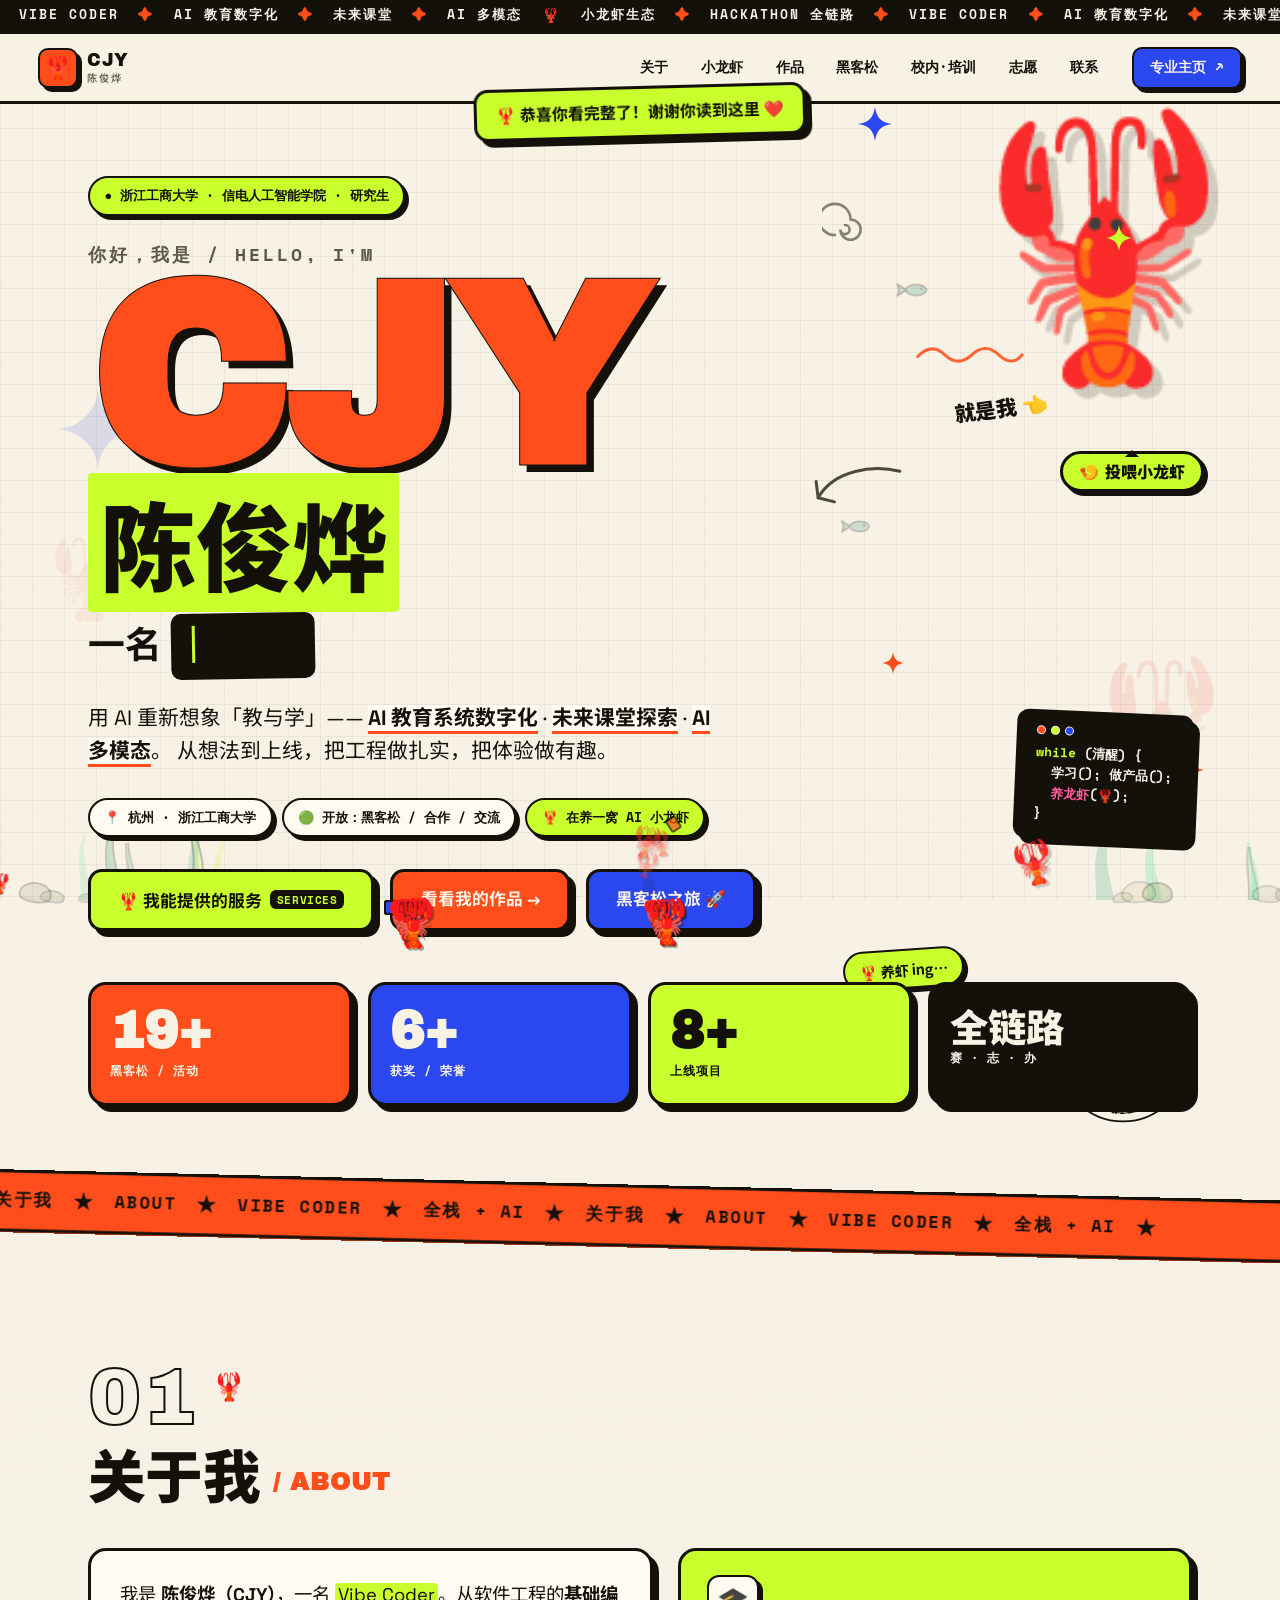
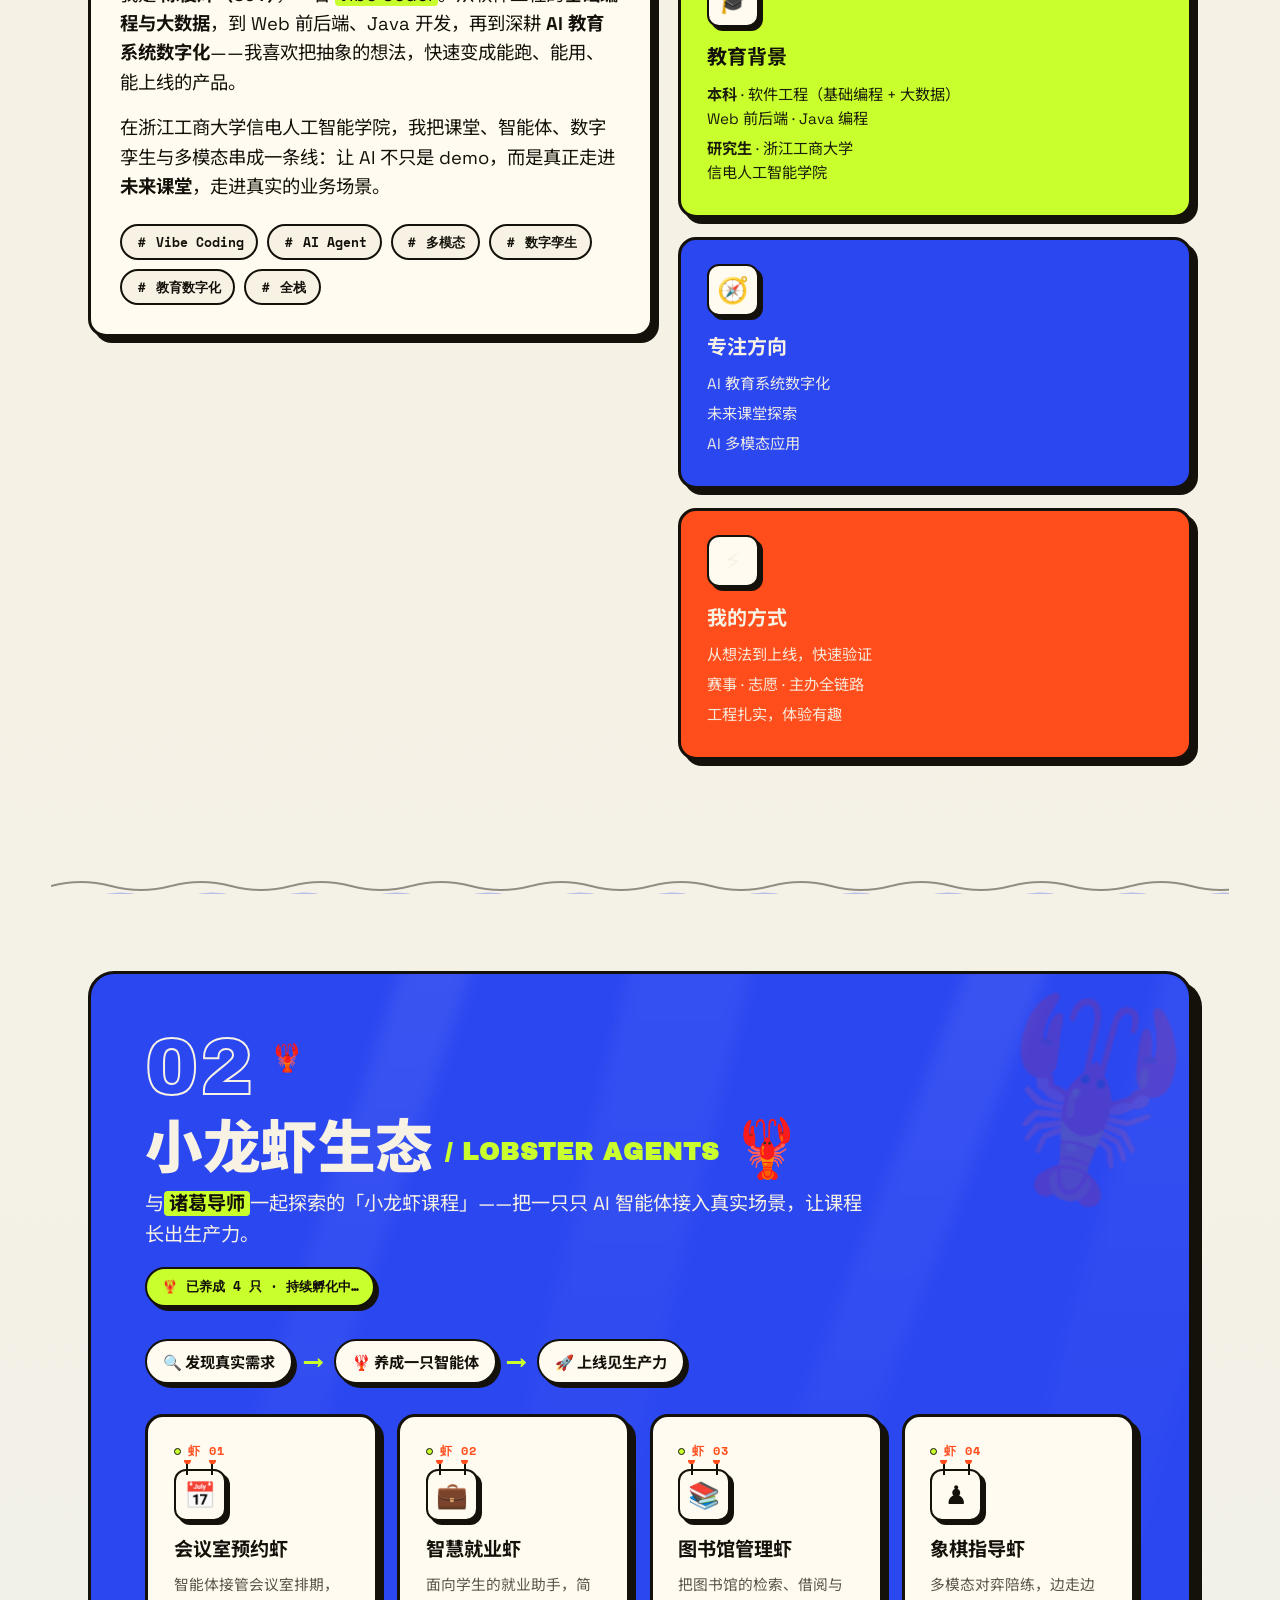
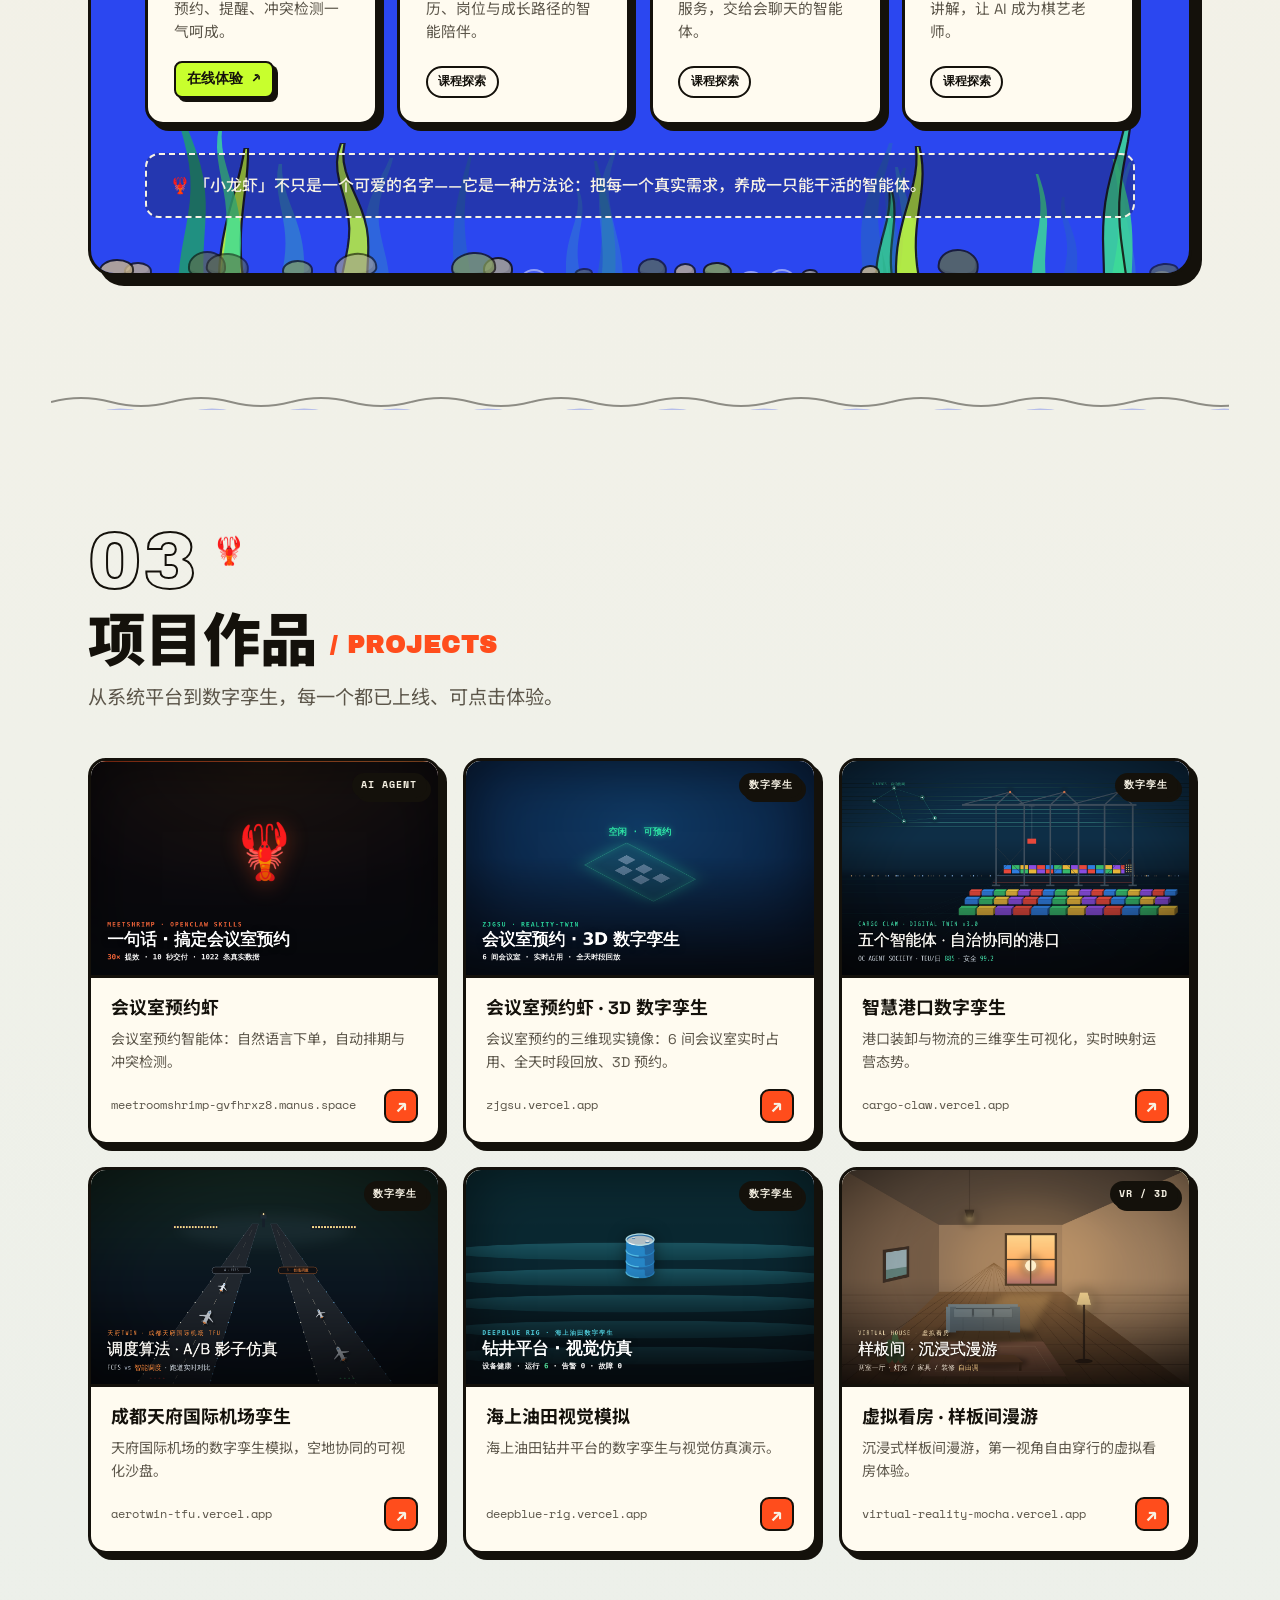
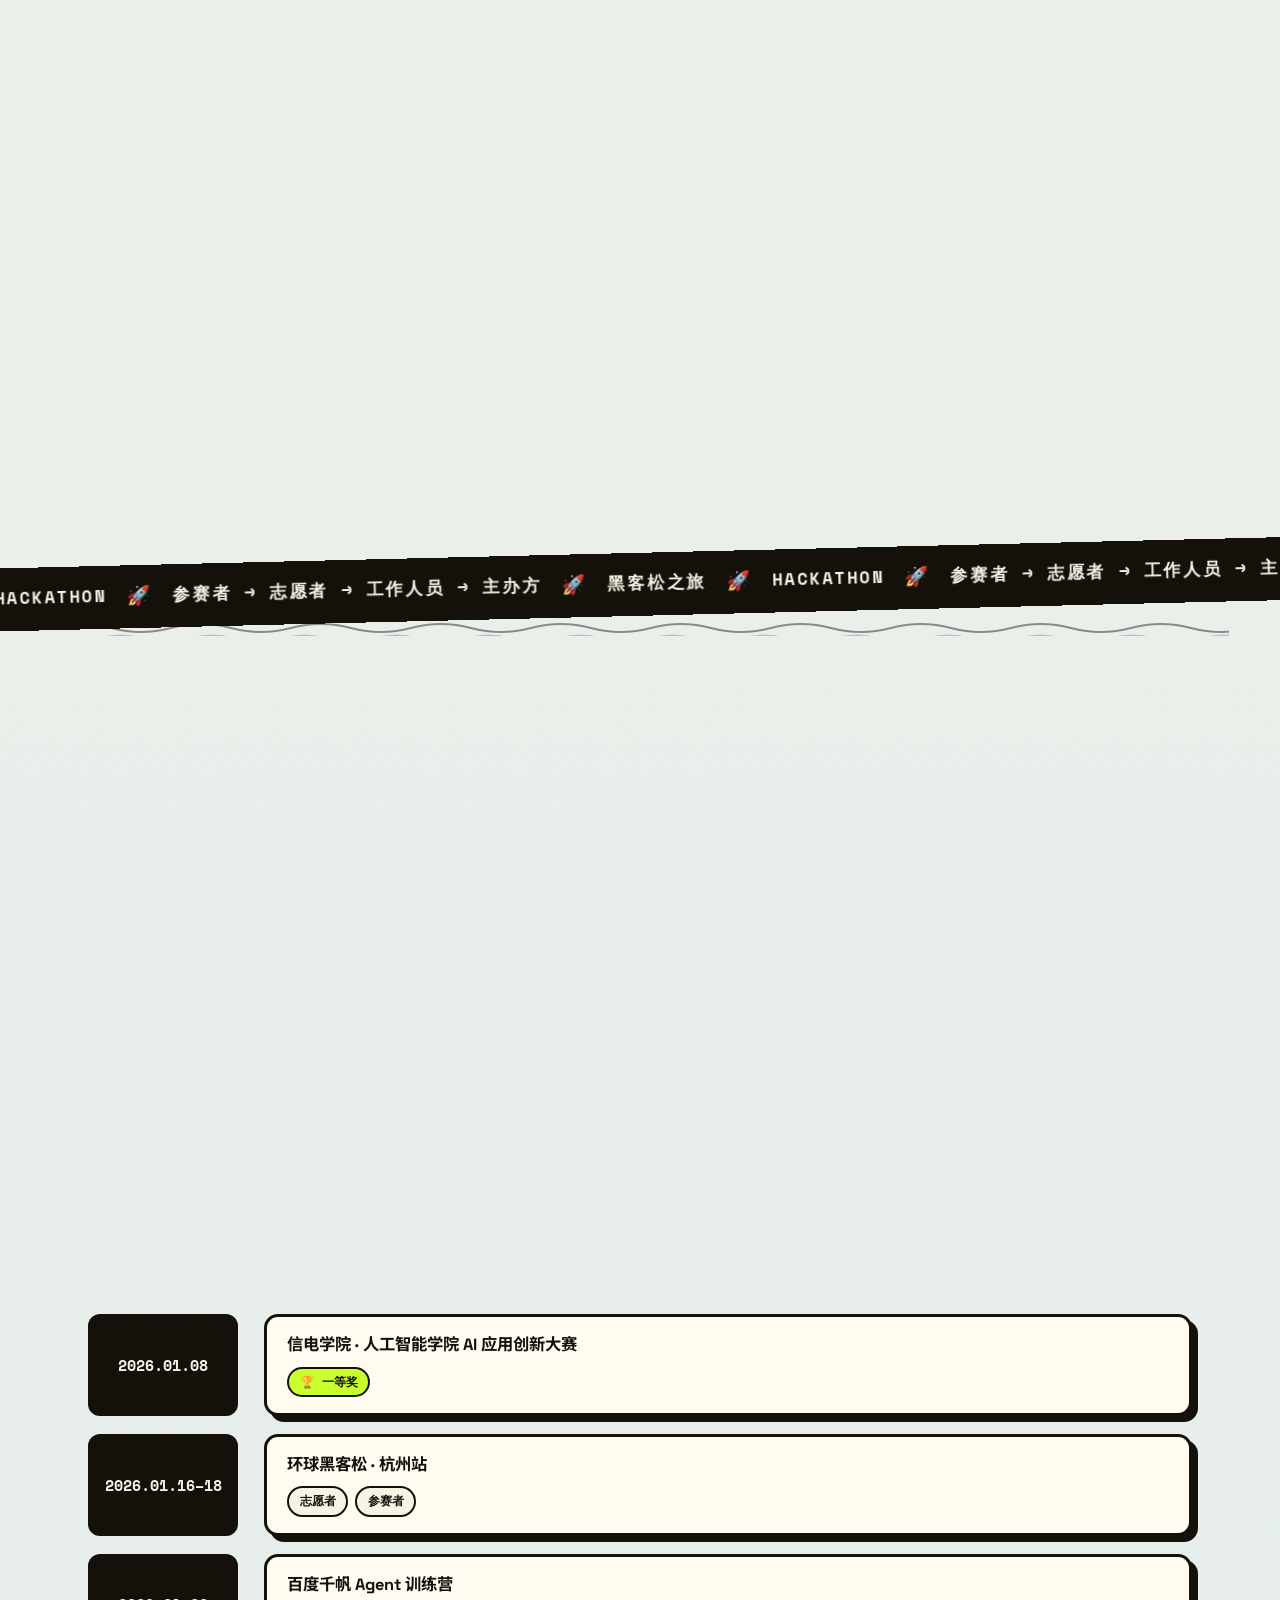
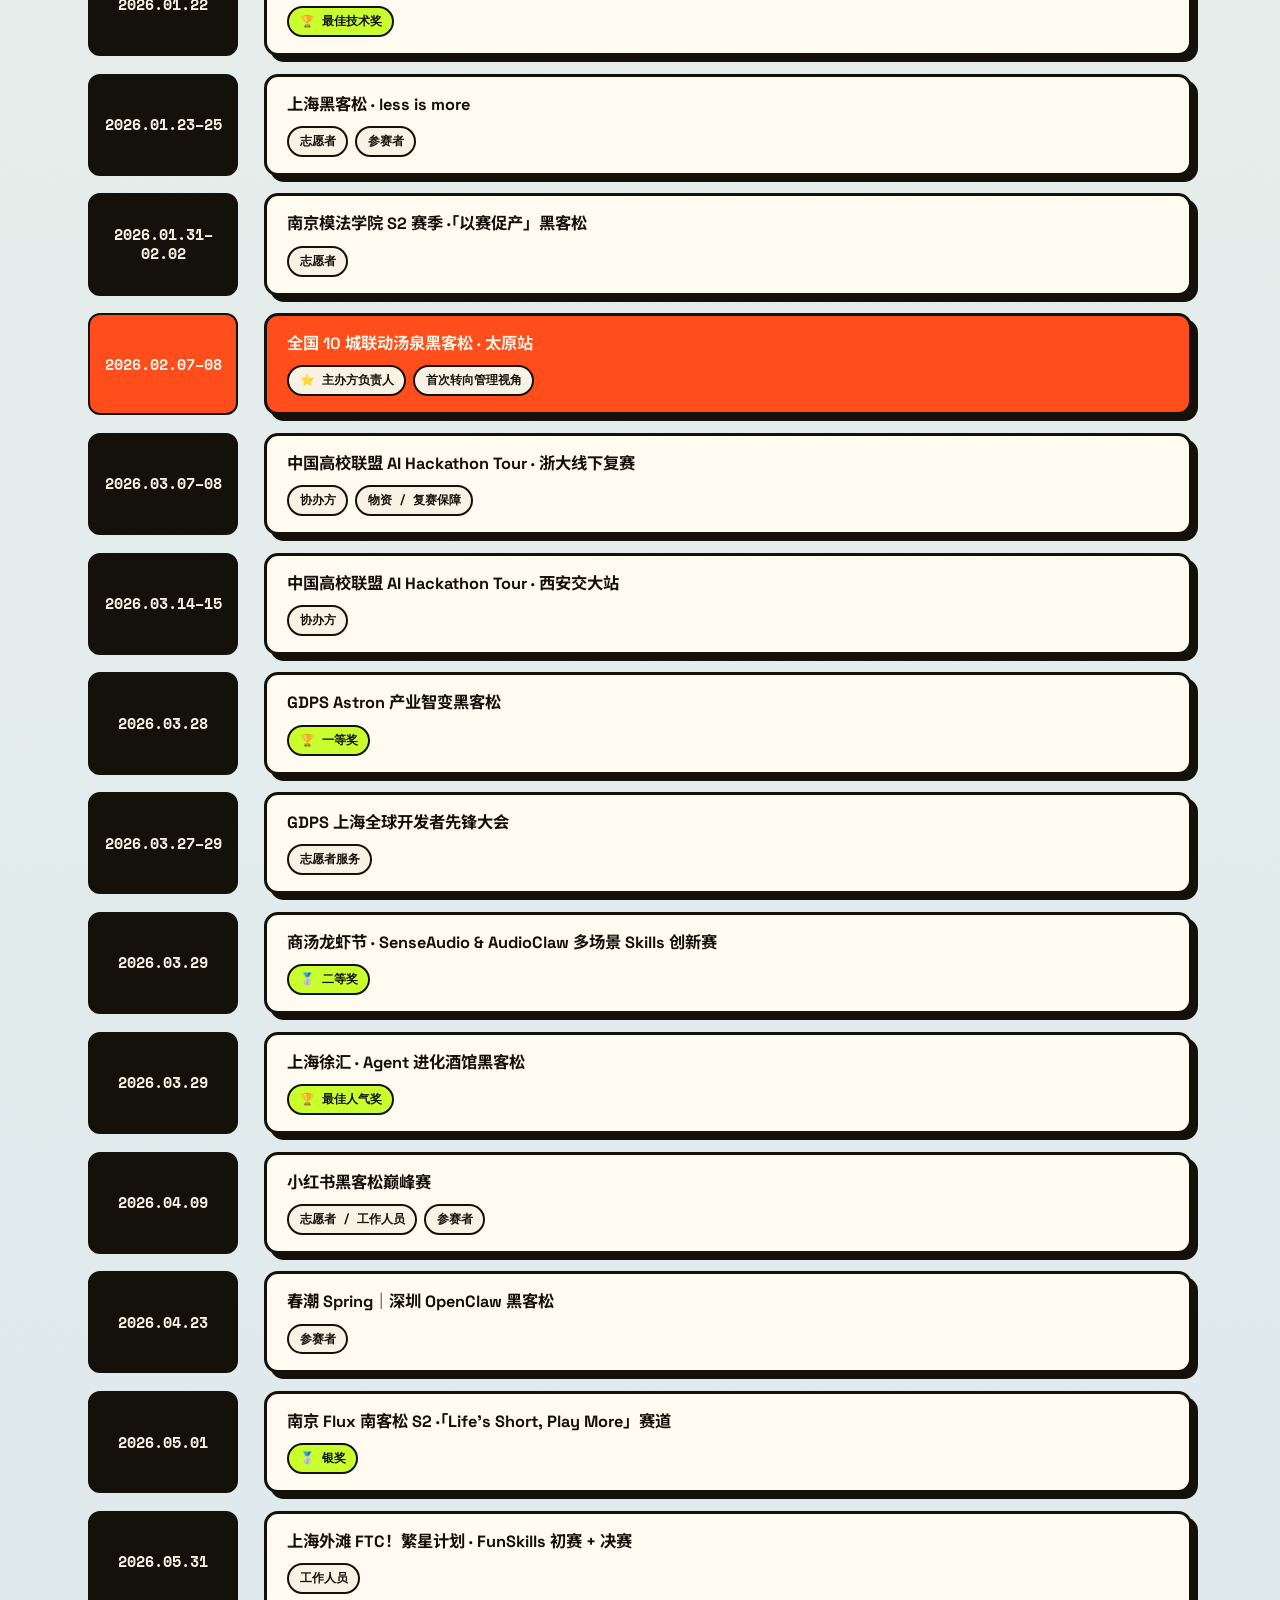
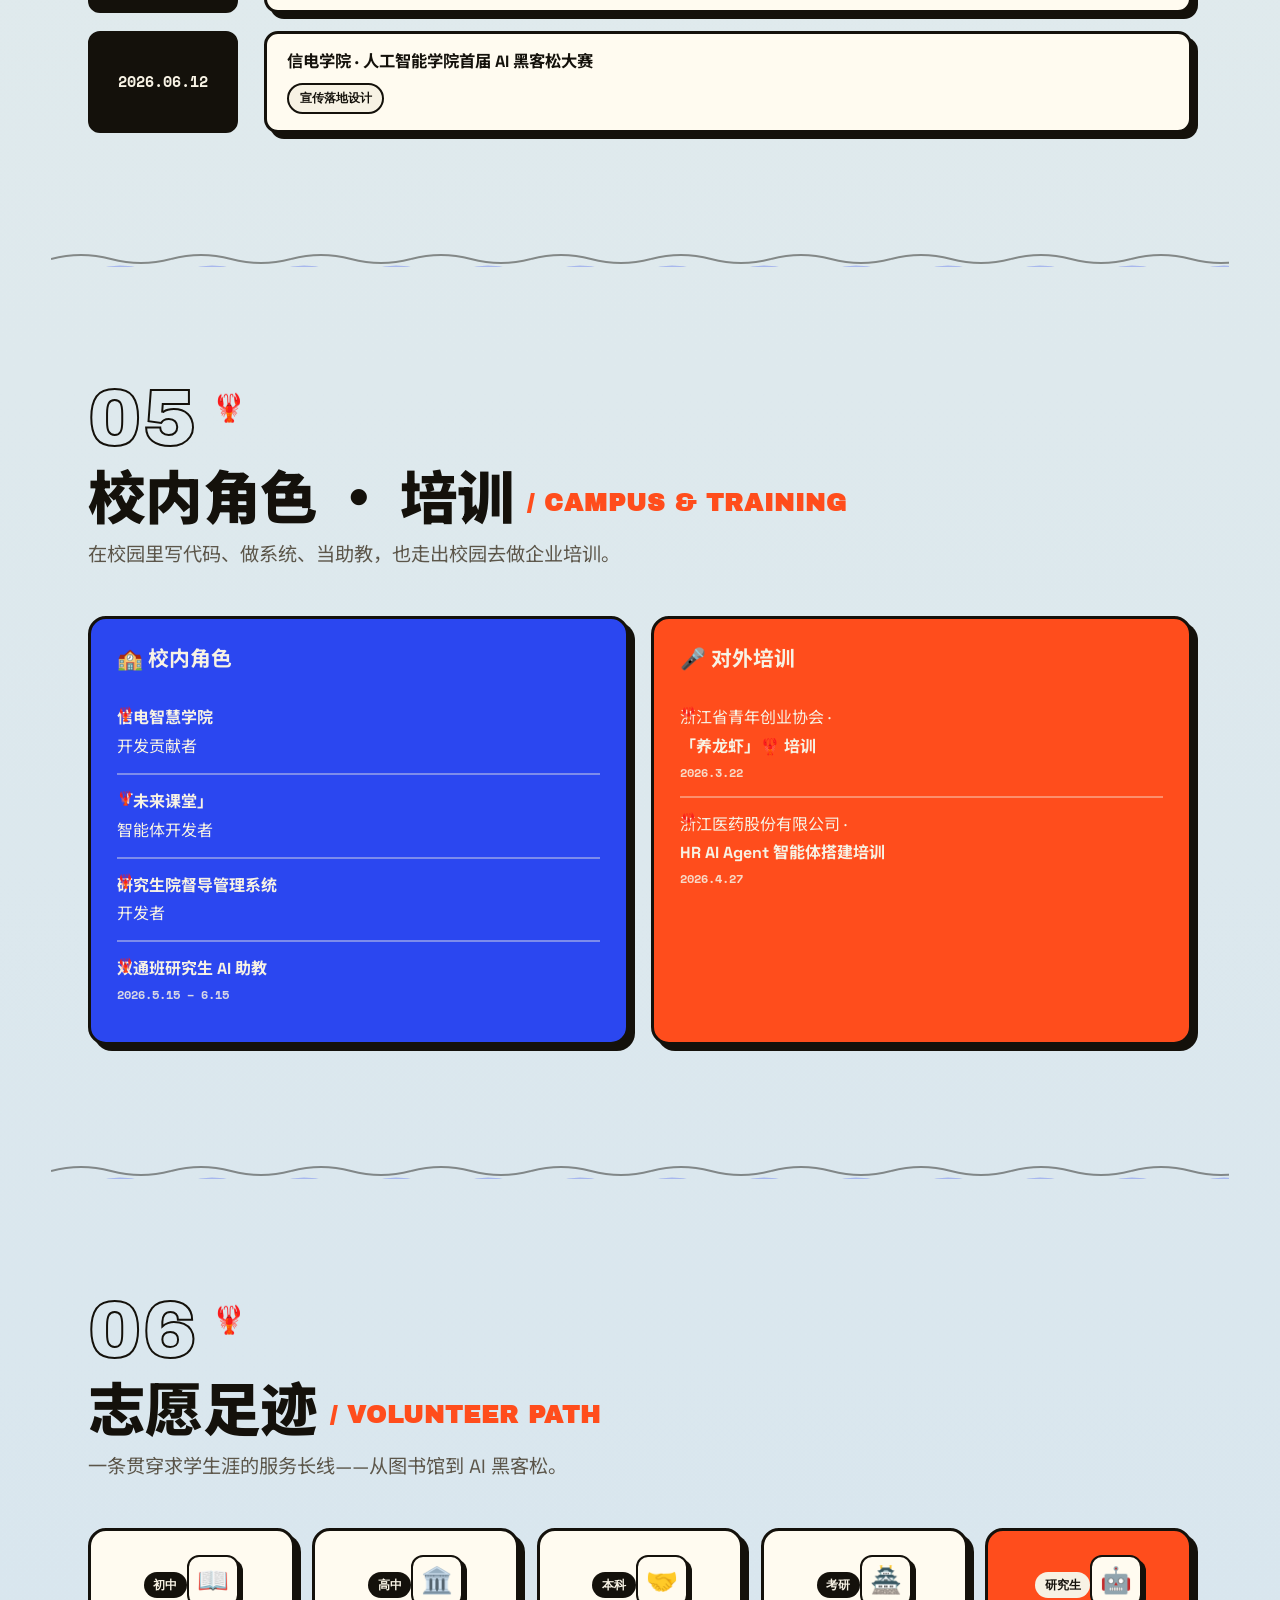
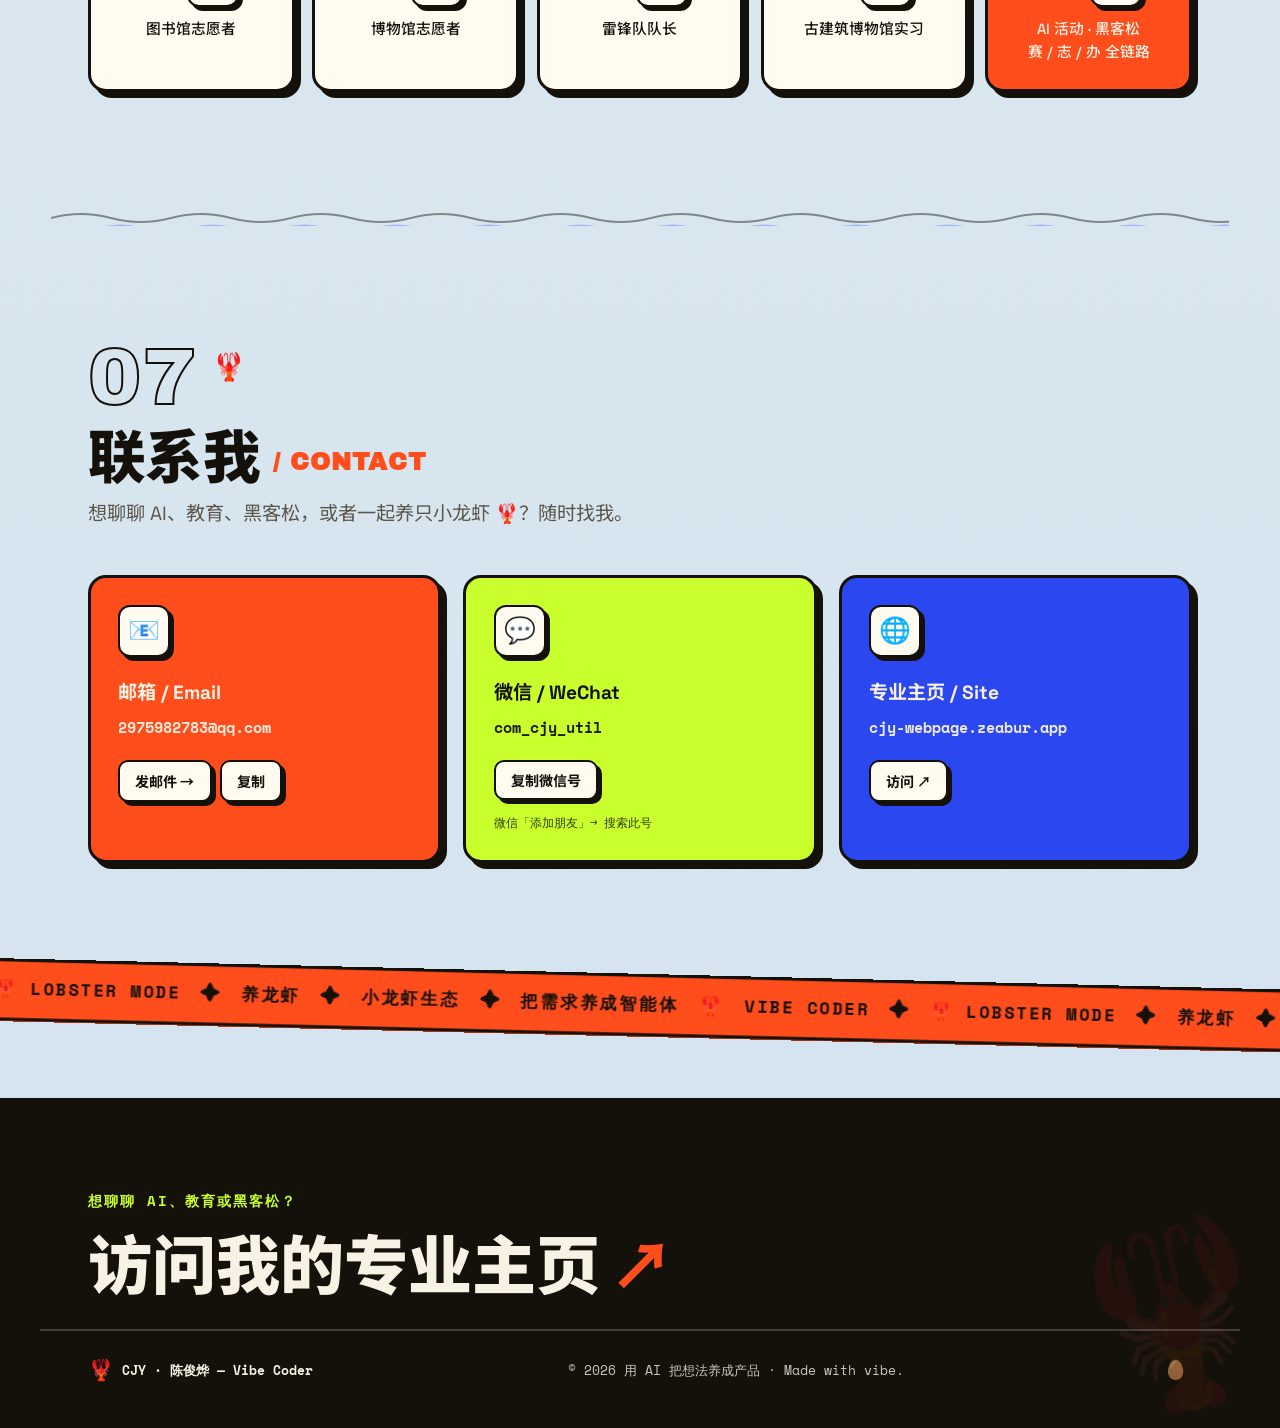
==== commit 735d4202: "feat(services): 拆分定价层级 — 个人站留¥1000以下 + 自定义打赏 + OctoNova Labs 导流 个人站职责收窄为"科普 + 轻量服务"： - services-data" ====
--- a/public/index.html
+++ b/public/index.html
@@ -407,7 +407,9 @@
         <h2 class="svc__title" id="svcTitle">我能提供的服务 <span>/ SERVICES</span></h2>
         <p class="svc__sub">按「价值」定价，不按工时。每一档都写清价格与内容——选好直接扫码，我尽快联系你。</p>
       </div>
+      <div id="studioBanner"></div>
       <div class="svc__grid" id="servicesGrid"></div>
+      <div id="tipSection"></div>
       <div class="svc__cta"><button class="btn btn--lime" type="button" data-open-contact>💬 先聊聊，不用马上付款</button><a class="svc__link" href="services.html">服务清单独立页 ↗</a></div><p class="svc__foot">拿不准选哪档？加微信 <b>com_cjy_util</b> · 手机 <b>18143451183 陈先生</b> · 邮箱 <b>2975982783@qq.com</b></p>
     </div>
 
--- a/public/styles.css
+++ b/public/styles.css
@@ -1100,3 +1100,56 @@
 .svcpage__trust-list li b { font-size: .9rem; }
 .svcpage__trust-list li span { font-size: .78rem; color: var(--muted); line-height: 1.45; }
 .svcpage .nav__cta { cursor: pointer; font-family: var(--sans); }
+
+
+/* =====================================================================
+   OctoNova Labs 跳转横幅 + 自定义打赏卡
+   ===================================================================== */
+.studioband {
+  display: flex; align-items: center; gap: 1rem; flex-wrap: wrap;
+  padding: 1rem 1.2rem; margin-bottom: 1.8rem;
+  background: linear-gradient(135deg, #0B1E3D, #14335E);
+  color: #EAF2FF; border: var(--bd-2); border-radius: 14px; box-shadow: var(--sh-sm);
+  text-decoration: none; transition: transform .16s var(--ease), box-shadow .16s var(--ease);
+}
+.studioband:hover { transform: translate(-3px,-3px); box-shadow: var(--sh); }
+.studioband__mark { font-size: 1.8rem; flex-shrink: 0; filter: drop-shadow(0 0 6px rgba(64,200,255,.55)); }
+.studioband__body { display: flex; flex-direction: column; gap: .2rem; flex: 1; min-width: 200px; }
+.studioband__body b { font-size: .96rem; }
+.studioband__body span { font-size: .78rem; color: #9FC3EE; }
+.studioband__body em { color: #6FE3FF; font-style: normal; font-weight: 700; }
+.studioband__go { flex-shrink: 0; font-family: var(--mono); font-size: .78rem; font-weight: 700; padding: .5rem .9rem; background: #6FE3FF; color: #0B1E3D; border-radius: 9px; }
+
+.tipcard {
+  margin-top: 2rem; padding: 1.4rem; background: var(--paper-2); border: var(--bd-2); border-radius: 16px; box-shadow: var(--sh-sm);
+}
+.tipcard__head { display: flex; align-items: flex-start; gap: .8rem; margin-bottom: 1.1rem; }
+.tipcard__emoji { font-size: 1.8rem; }
+.tipcard__title { font-size: 1.08rem; margin-bottom: .2rem; }
+.tipcard__sub { font-size: .84rem; color: var(--muted); }
+.tipcard__chips { display: flex; flex-wrap: wrap; gap: .6rem; margin-bottom: .9rem; }
+.tipchip {
+  font-family: var(--mono); font-weight: 700; font-size: .88rem; padding: .5rem 1.1rem;
+  background: var(--paper); color: var(--ink); border: var(--bd-2); border-radius: 10px; cursor: pointer;
+  transition: transform .14s var(--ease), box-shadow .14s var(--ease), background .14s;
+}
+.tipchip:hover { transform: translate(-2px,-2px); box-shadow: var(--sh-sm); background: var(--lime); }
+.tipcard__custom { display: flex; align-items: center; gap: .5rem; flex-wrap: wrap; }
+.tipcard__cny { font-weight: 700; font-size: 1.05rem; }
+.tipcard__input {
+  flex: 1; min-width: 120px; font-family: var(--mono); font-size: .95rem; padding: .55rem .7rem;
+  background: var(--paper); border: var(--bd-2); border-radius: 9px; color: var(--ink);
+}
+.tipcard__input.is-error { border-color: var(--red); animation: tipshake .3s; }
+@keyframes tipshake { 25% { transform: translateX(-4px); } 75% { transform: translateX(4px); } }
+.tipcard__go {
+  font-family: var(--sans); font-weight: 700; font-size: .9rem; padding: .6rem 1.1rem;
+  background: var(--red); color: var(--paper); border: var(--bd-2); border-radius: 9px; box-shadow: var(--sh-sm);
+  cursor: pointer; transition: transform .14s var(--ease), box-shadow .14s var(--ease);
+}
+.tipcard__go:hover { transform: translate(-2px,-2px); box-shadow: var(--sh); }
+
+@media (max-width: 560px) {
+  .studioband { flex-direction: column; align-items: flex-start; }
+  .studioband__go { align-self: stretch; text-align: center; }
+}
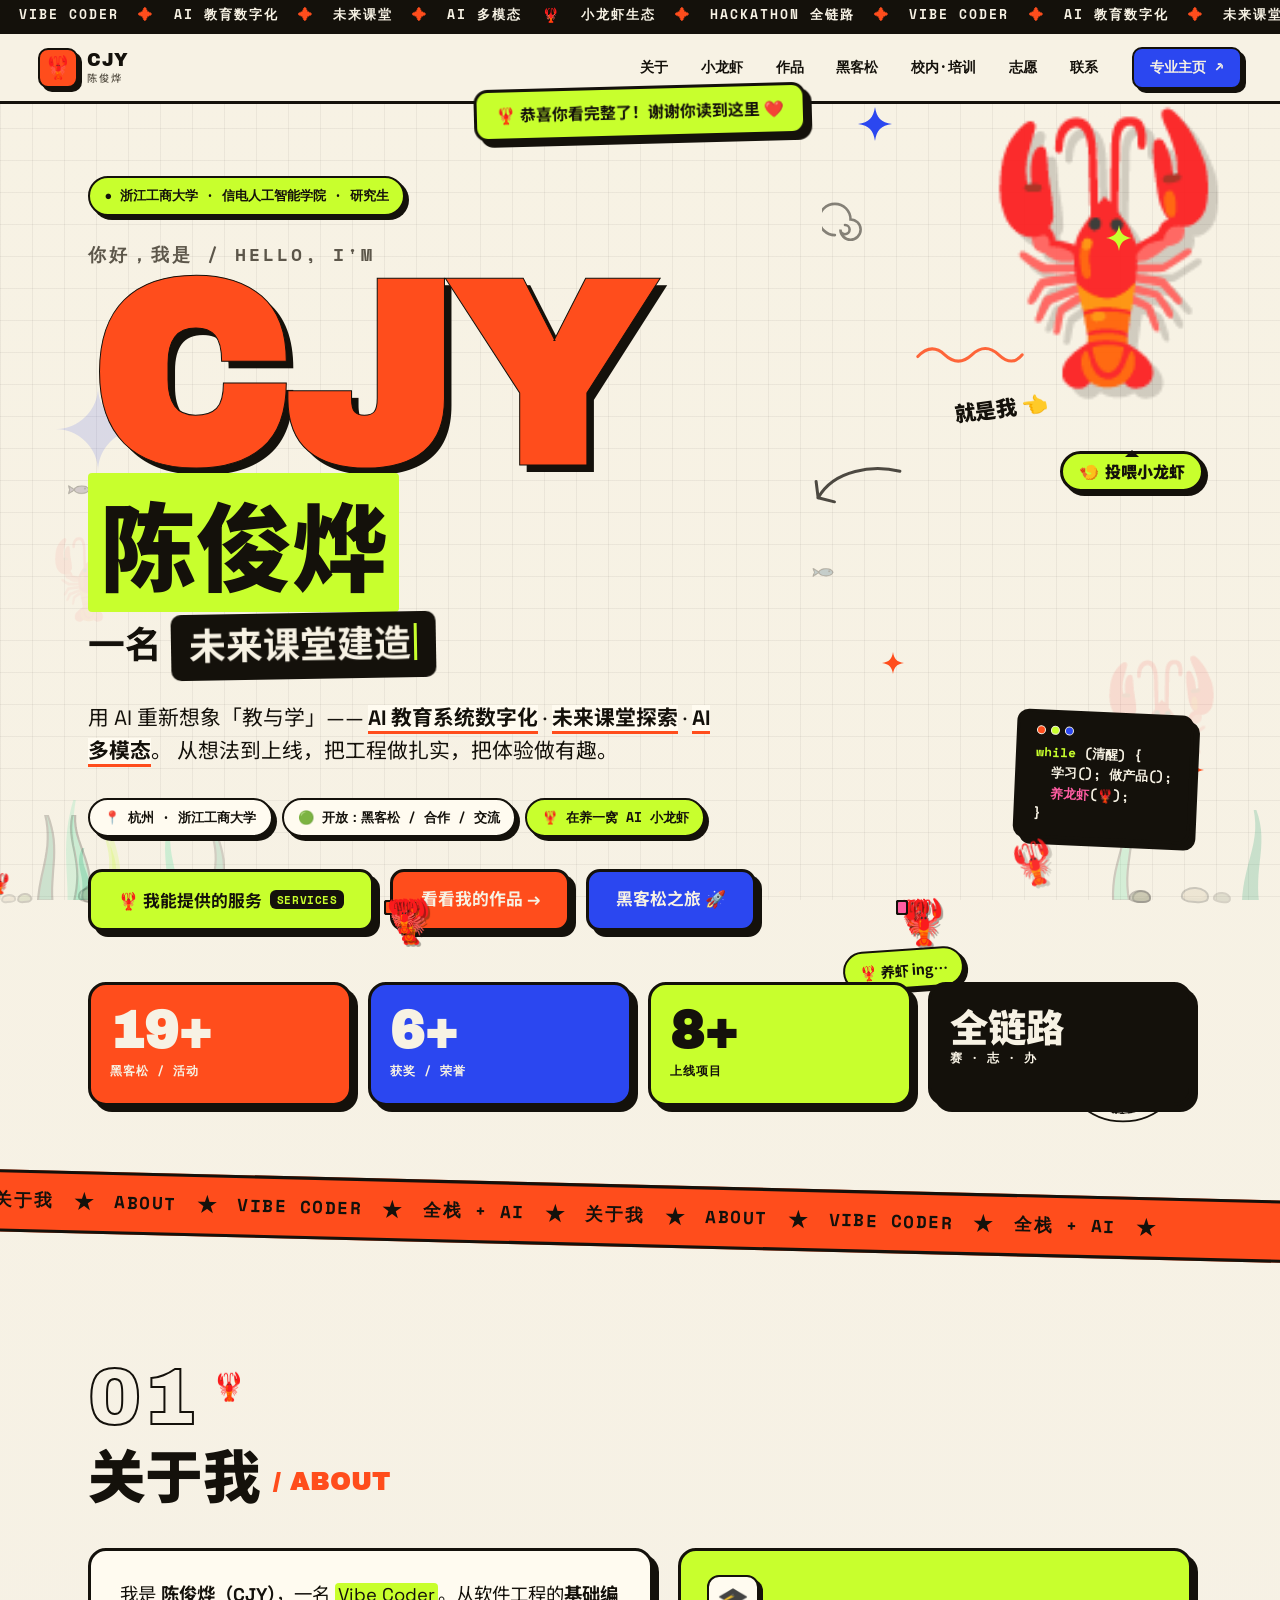
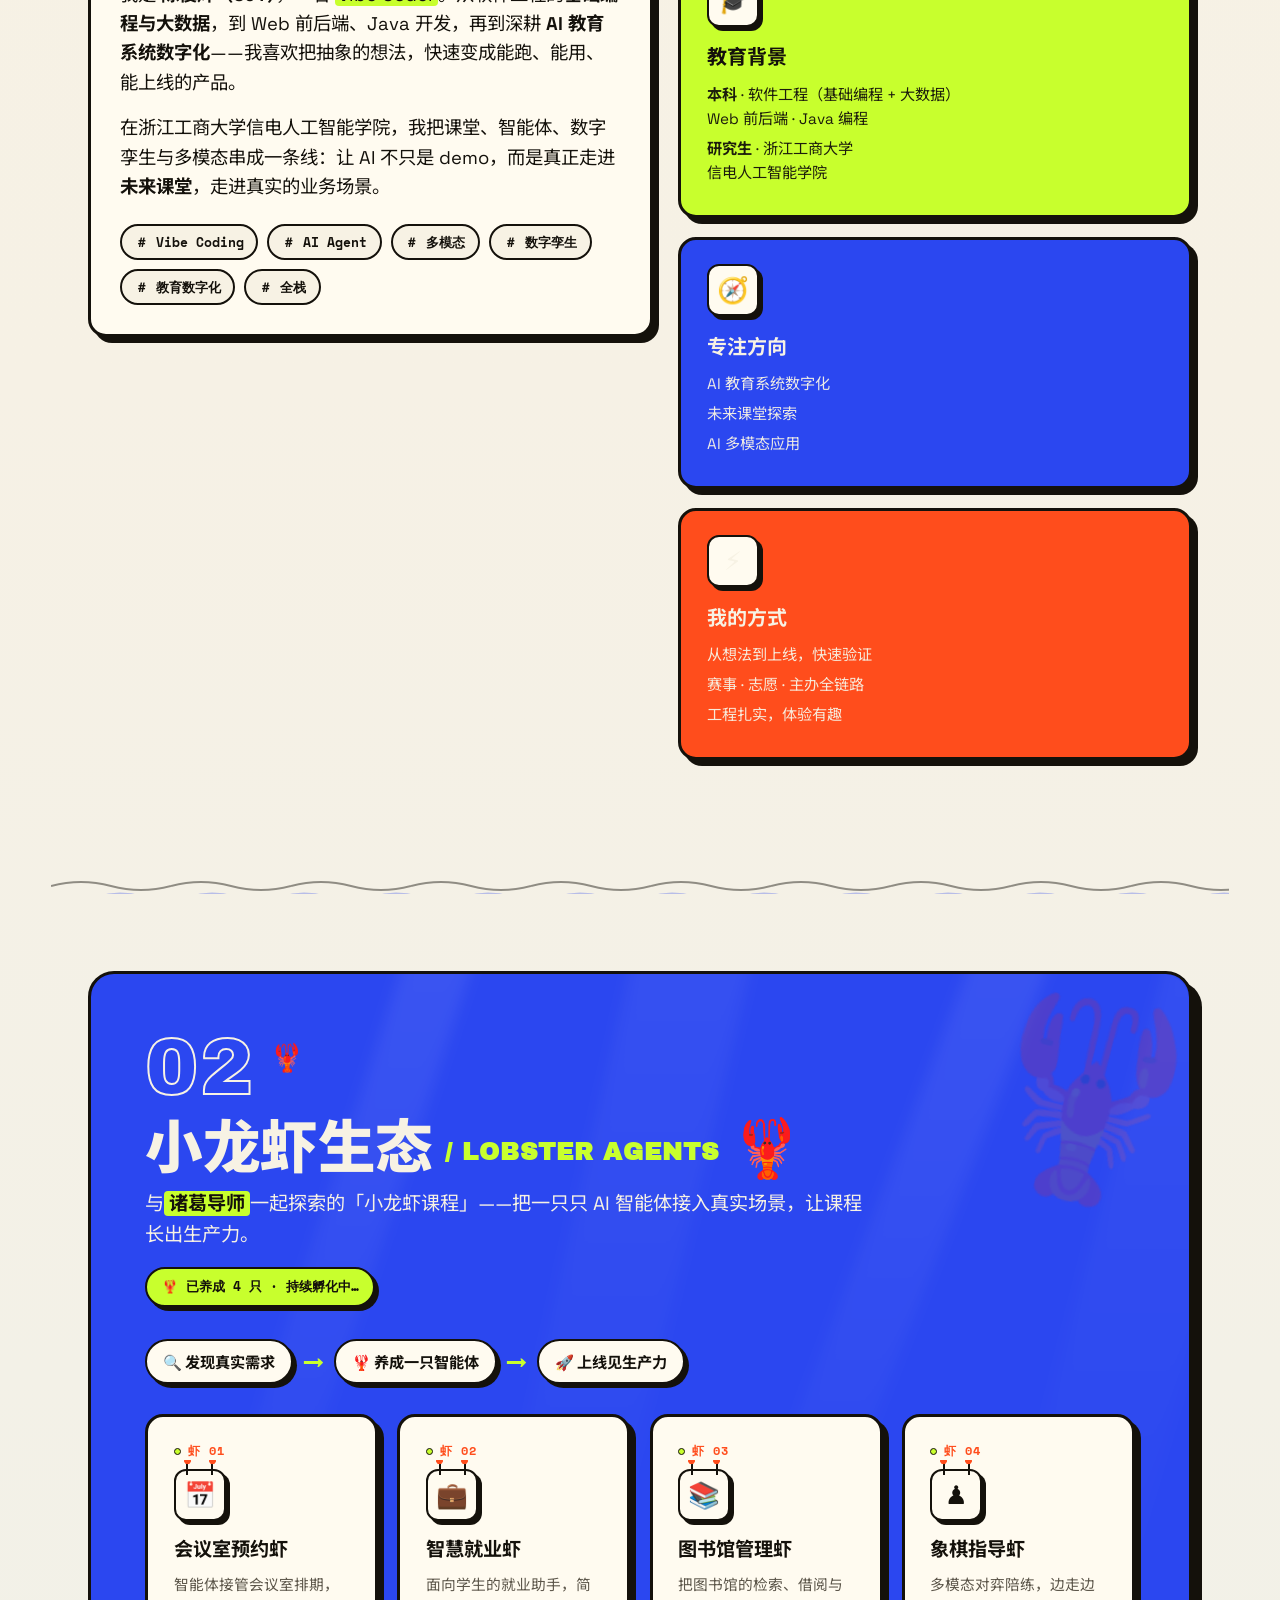
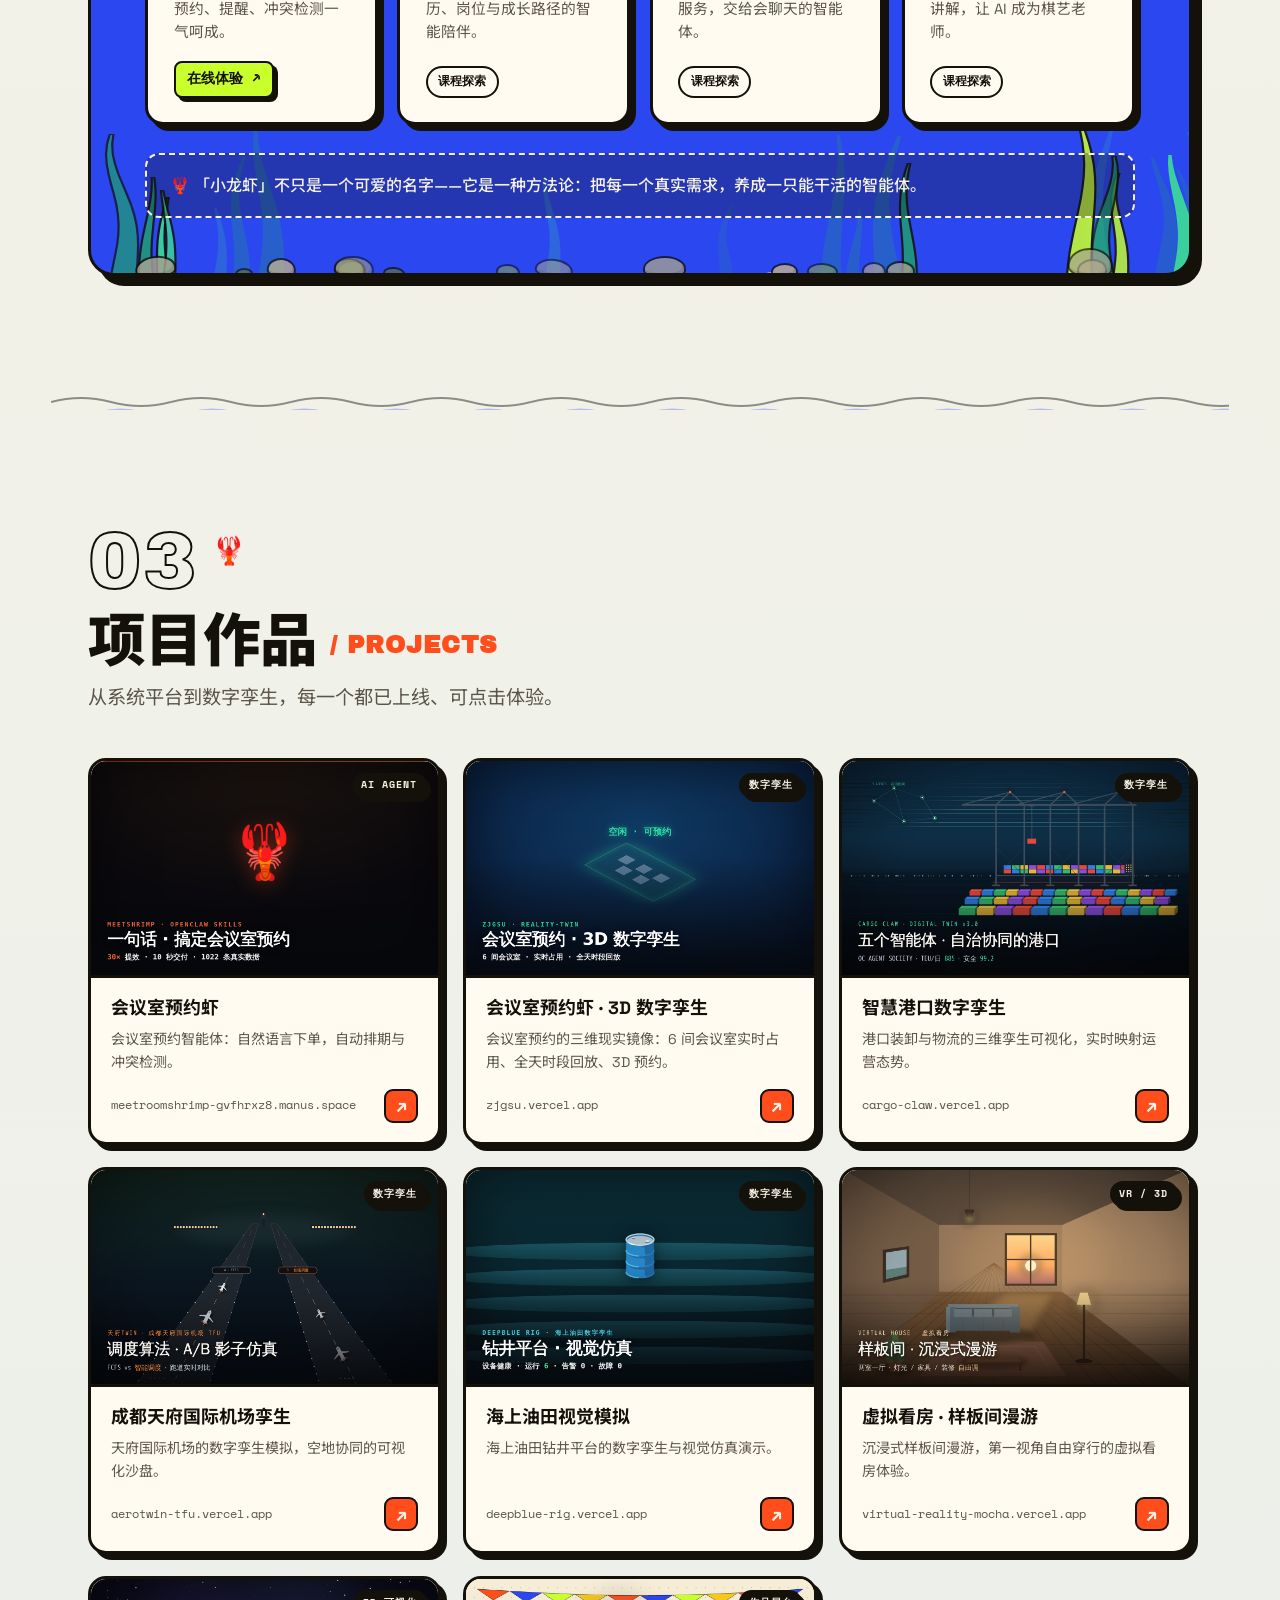
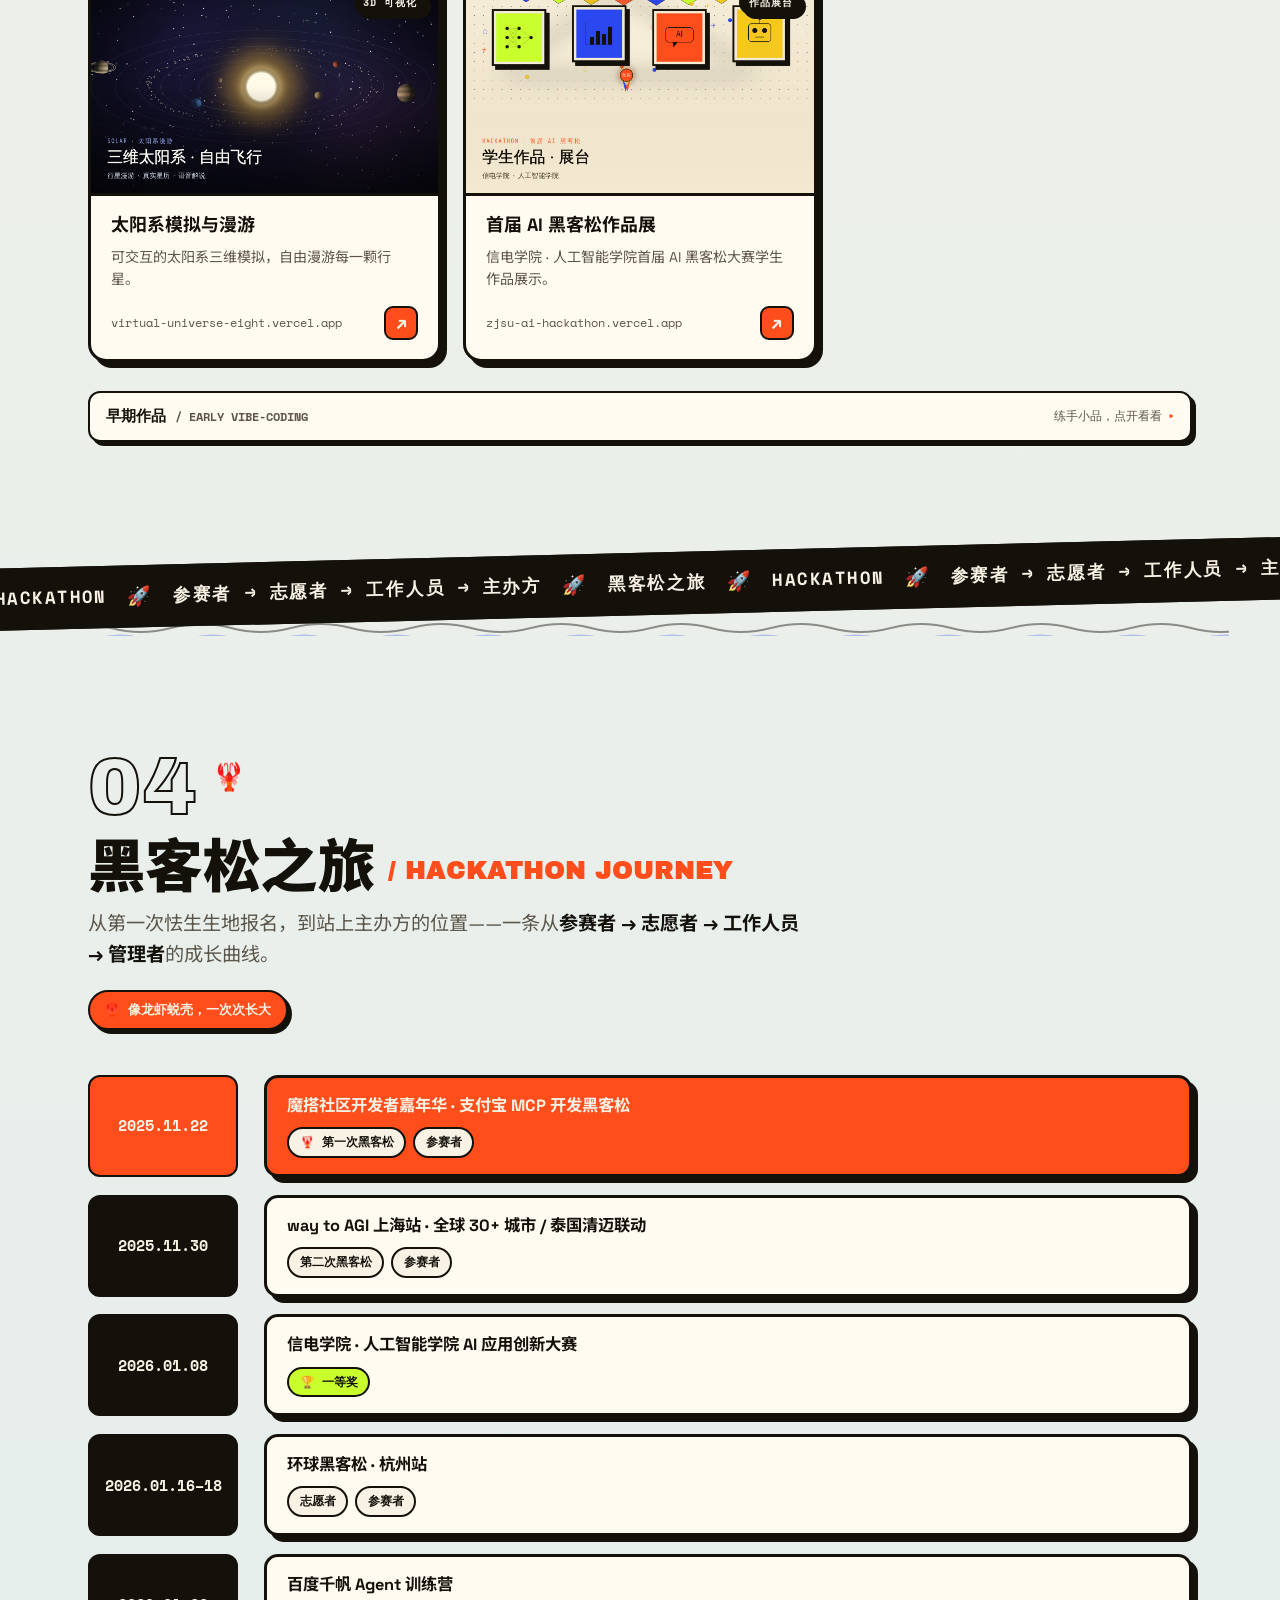
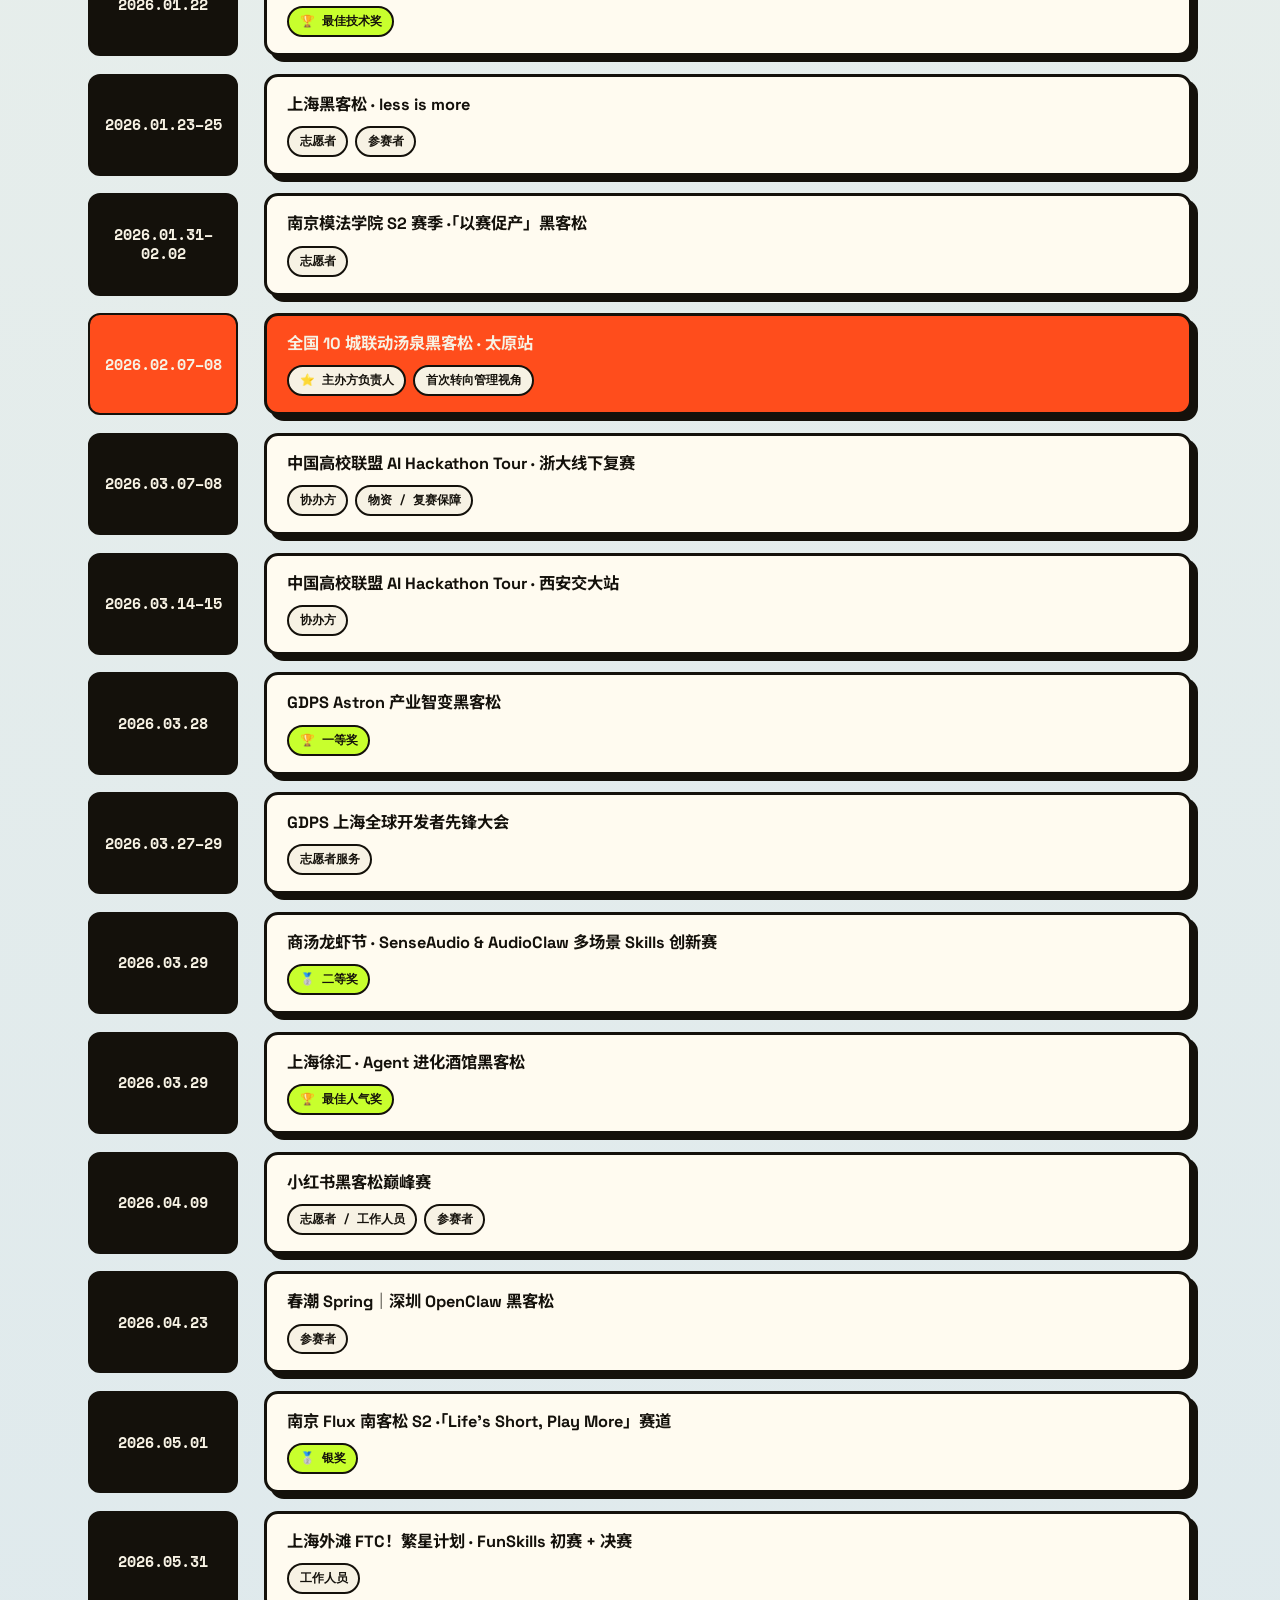
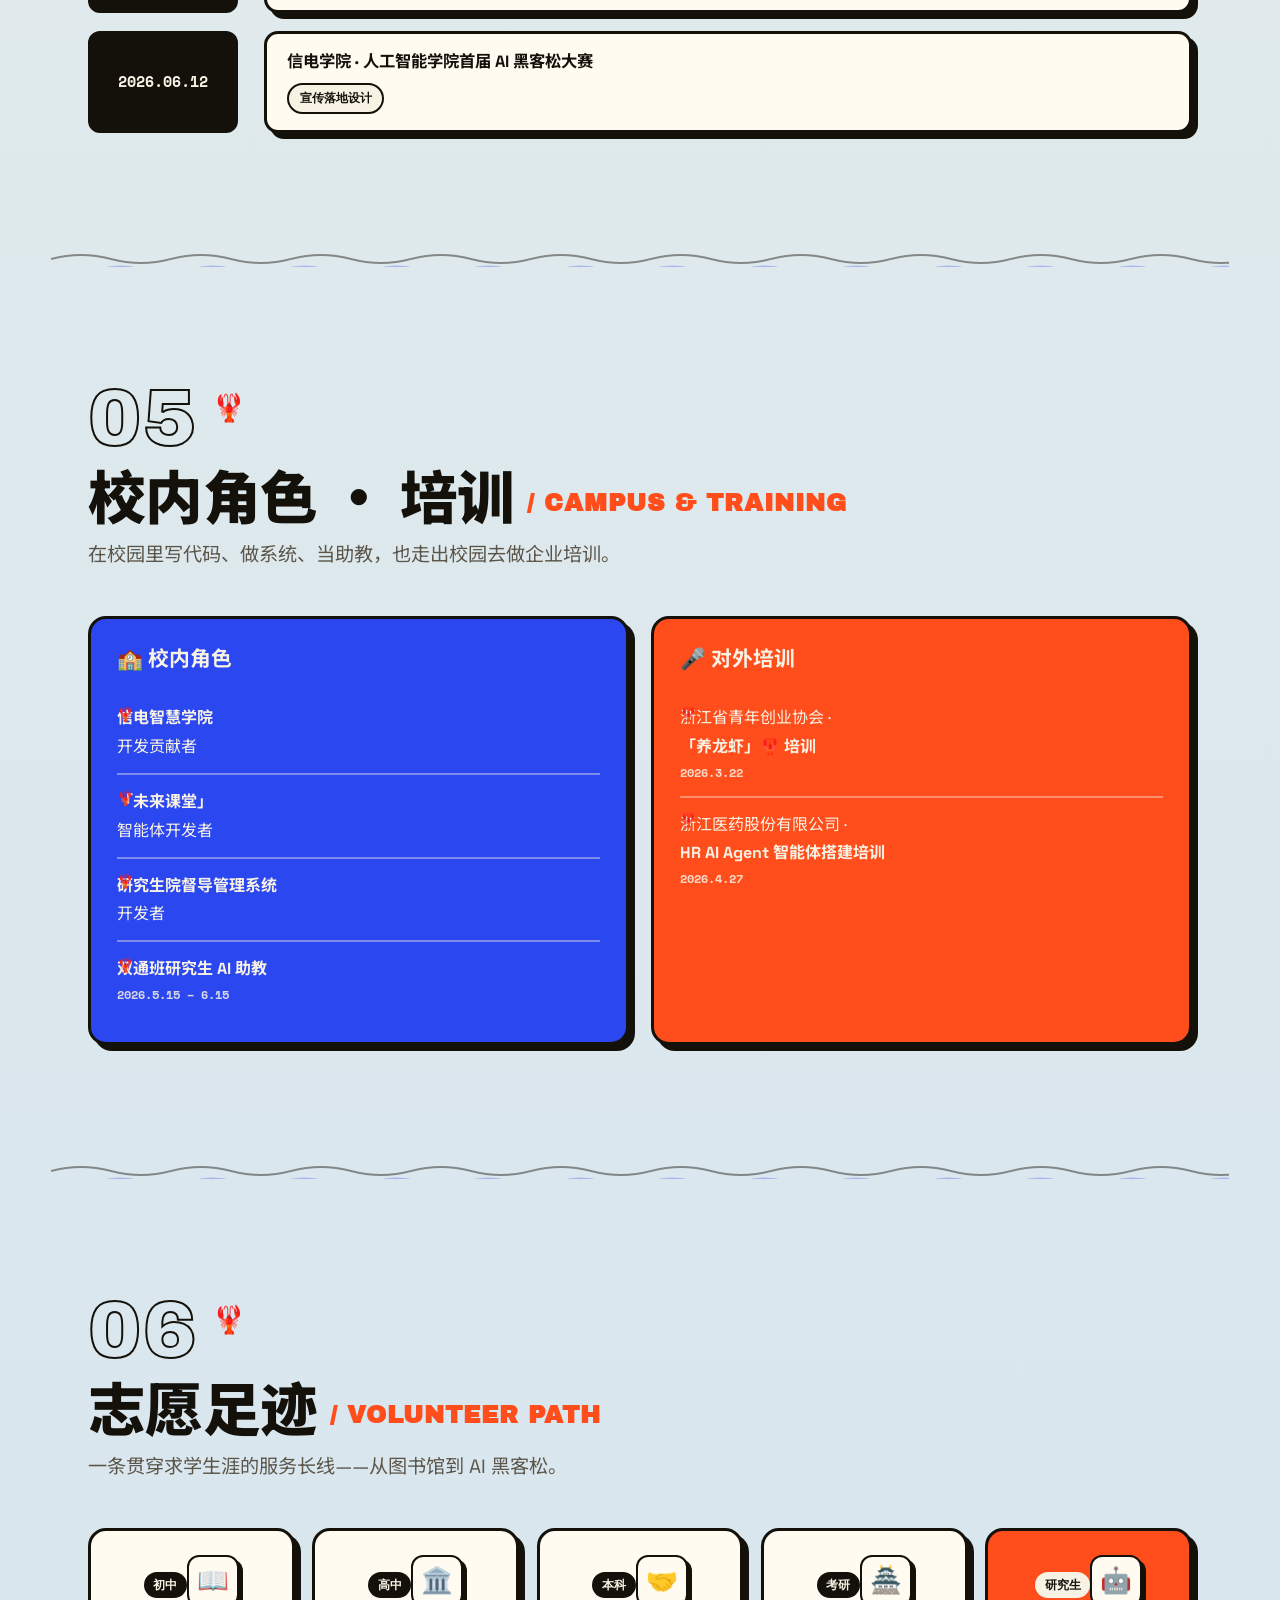
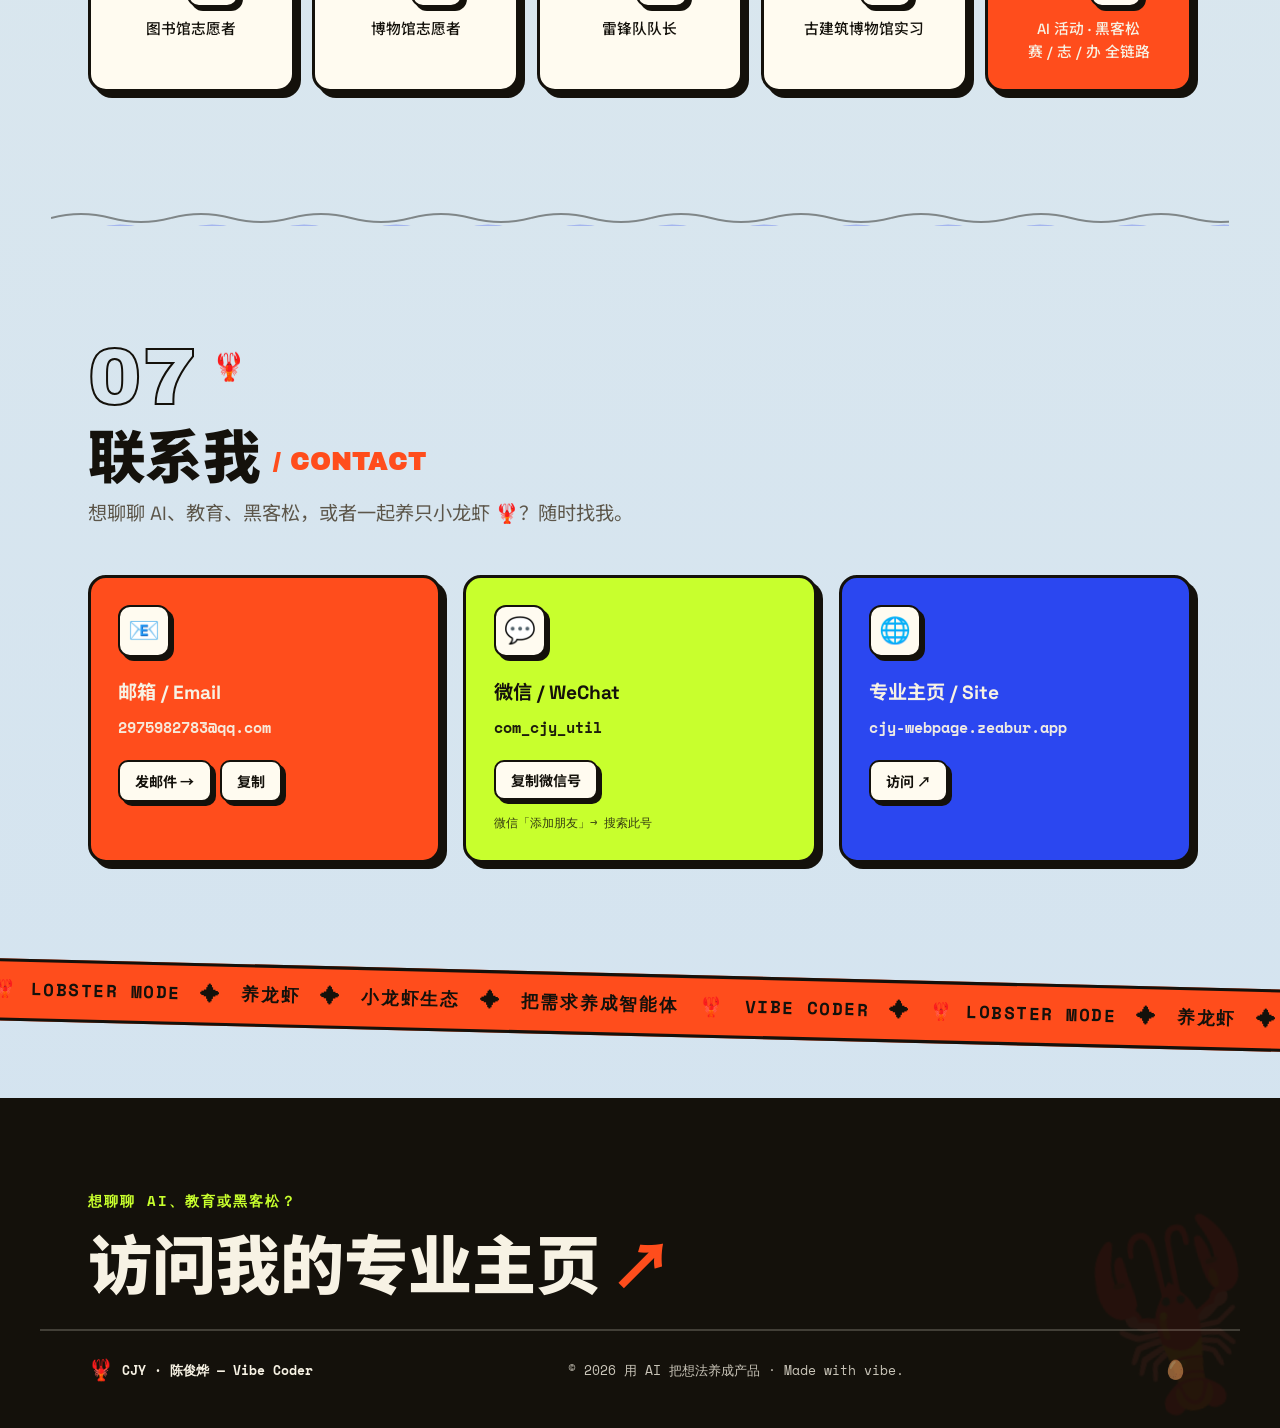
==== commit a116dfdc: "fix: 修复多终端适配与支付流程 bug（CJY-Web-Page 收尾） 实测 5 种设备（iPhone SE / 14 Pro / Android 360 / iPad / 桌面）后修复：  支" ====
--- a/public/index.html
+++ b/public/index.html
@@ -405,7 +405,7 @@
       <div class="svc__head">
         <span class="svc__eyebrow">🦞 把我商品化 · 明码标价</span>
         <h2 class="svc__title" id="svcTitle">我能提供的服务 <span>/ SERVICES</span></h2>
-        <p class="svc__sub">按「价值」定价，不按工时。每一档都写清价格与内容——选好直接扫码，我尽快联系你。</p>
+        <p class="svc__sub">这里是「小钱就能试」的轻量服务，全部 ¥1000 以下，明码标价、扫码即走。更大规模的项目见下方 OctoNova Labs。</p>
       </div>
       <div id="studioBanner"></div>
       <div class="svc__grid" id="servicesGrid"></div>
--- a/public/styles.css
+++ b/public/styles.css
@@ -942,7 +942,8 @@
 .svc__backdrop { position: absolute; inset: 0; background: rgba(20,17,11,.6); backdrop-filter: blur(3px); opacity: 0; transition: opacity .28s var(--ease); }
 .svc.is-open .svc__backdrop { opacity: 1; }
 .svc__panel {
-  position: relative; z-index: 1; width: min(1060px, 100%); max-height: 92vh; overflow-y: auto;
+  position: relative; z-index: 1; width: min(1060px, 100%);
+  max-height: 92vh; max-height: 92dvh; overflow-y: auto; overscroll-behavior: contain;
   background: var(--paper); border: var(--bd); border-radius: 20px; box-shadow: var(--sh-lg);
   padding: clamp(1.3rem, 3.5vw, 2.6rem); opacity: 0; transform: translateY(24px) scale(.98);
   transition: opacity .3s var(--ease), transform .3s var(--ease);
@@ -1005,7 +1006,8 @@
 .scard__buy--quote { background: transparent; color: var(--ink); }
 
 /* payment dialog */
-.pay { position: fixed; inset: 0; z-index: 9999; display: grid; place-items: center; padding: 1rem; }
+.pay { position: fixed; inset: 0; z-index: 9999; display: grid; place-items: center;
+       padding: max(1rem, env(safe-area-inset-top)) 1rem max(1rem, env(safe-area-inset-bottom)); }
 .pay[hidden] { display: none; }
 .pay__backdrop { position: absolute; inset: 0; background: rgba(20,17,11,.5); backdrop-filter: blur(2px); opacity: 0; transition: opacity .22s var(--ease); }
 .pay.is-open .pay__backdrop { opacity: 1; }
@@ -1014,7 +1016,14 @@
   background: var(--paper); border: var(--bd); border-radius: 18px; box-shadow: var(--sh-lg);
   padding: 1.8rem 1.5rem 1.5rem; opacity: 0; transform: translateY(16px) scale(.97);
   transition: opacity .24s var(--ease), transform .24s var(--ease);
-}
+  /* 短屏（小手机）内容会高过视口：限高 + 内部滚动，
+     否则关闭按钮与「发回执」按钮会被裁到视口外且滚不到 */
+  max-height: calc(100vh - 2rem);
+  max-height: calc(100dvh - 2rem);
+  overflow-y: auto; overscroll-behavior: contain;
+}
+/* 关闭按钮跟随滚动，始终可点 */
+.pay__card .pay__x { position: sticky; float: right; top: 0; margin-right: -.4rem; }
 .pay.is-open .pay__card { opacity: 1; transform: none; }
 .pay__kicker { font-family: var(--mono); font-size: .74rem; font-weight: 700; color: var(--muted); }
 .pay__title { font-size: 1.15rem; line-height: 1.3; margin: .5rem 0 .3rem; }
@@ -1113,6 +1122,8 @@
   text-decoration: none; transition: transform .16s var(--ease), box-shadow .16s var(--ease);
 }
 .studioband:hover { transform: translate(-3px,-3px); box-shadow: var(--sh); }
+.studioband--soon { width: 100%; text-align: left; font: inherit; cursor: pointer; }
+.studioband--soon .studioband__go { background: #9FC3EE; }
 .studioband__mark { font-size: 1.8rem; flex-shrink: 0; filter: drop-shadow(0 0 6px rgba(64,200,255,.55)); }
 .studioband__body { display: flex; flex-direction: column; gap: .2rem; flex: 1; min-width: 200px; }
 .studioband__body b { font-size: .96rem; }
@@ -1137,7 +1148,7 @@
 .tipcard__custom { display: flex; align-items: center; gap: .5rem; flex-wrap: wrap; }
 .tipcard__cny { font-weight: 700; font-size: 1.05rem; }
 .tipcard__input {
-  flex: 1; min-width: 120px; font-family: var(--mono); font-size: .95rem; padding: .55rem .7rem;
+  flex: 1; min-width: 120px; font-family: var(--mono); font-size: 16px; padding: .55rem .7rem;
   background: var(--paper); border: var(--bd-2); border-radius: 9px; color: var(--ink);
 }
 .tipcard__input.is-error { border-color: var(--red); animation: tipshake .3s; }
@@ -1153,3 +1164,42 @@
   .studioband { flex-direction: column; align-items: flex-start; }
   .studioband__go { align-self: stretch; text-align: center; }
 }
+
+
+/* =====================================================================
+   多端修复（2026-09）
+   ===================================================================== */
+
+/* 横向溢出：.ticker--band 的 rotate+scale 会把斜条撑出视口。
+   用 overflow-x: clip 裁掉页面级横向滚动——clip 不产生滚动容器，
+   position: fixed / sticky 的元素不受影响（hidden 会破坏它们）。 */
+html, body { overflow-x: clip; }
+
+/* 服务独立页移动端导航：全站 900px 以下会隐藏 .nav__links/.nav__cta 并
+   改用汉堡菜单，但 services.html 没有汉堡按钮，会只剩一个 logo。
+   这里为该页保留「回主页」与「先聊聊」两个关键入口。 */
+@media (max-width: 900px) {
+  .svcpage .nav__links { display: flex; margin-left: auto; }
+  .svcpage .nav__links a { display: none; }
+  .svcpage .nav__links a.nav__back { display: inline-flex; }
+  .svcpage .nav__cta { display: inline-flex; }
+}
+@media (max-width: 420px) {
+  .svcpage .nav__name em { display: none; }
+  .svcpage .nav__cta { padding: .5rem .7rem; font-size: .8rem; }
+  .svcpage .nav__links a.nav__back { padding: .4rem .55rem; font-size: .78rem; }
+}
+
+/* 矮屏（≤720px 高）压缩支付弹窗，尽量一屏放下不用滚 */
+@media (max-height: 720px) {
+  .pay__card { padding: 1.2rem 1.2rem 1.1rem; }
+  .pay__amount { margin: .2rem 0 .7rem; }
+  .pay__amount #payAmount { font-size: 2.1rem; }
+  .pay__cny { font-size: 1.1rem; }
+  .pay__tabs { margin-bottom: .7rem; }
+  .pay__qr { width: 185px; margin-bottom: .7rem; }
+  .ct__qr { width: 170px; }
+  .pay__receipt { margin-top: .7rem; padding-top: .6rem; }
+  .ct__lead { margin: .3rem 0 .7rem; }
+  .ct__list { margin-top: .7rem; gap: .4rem; }
+}
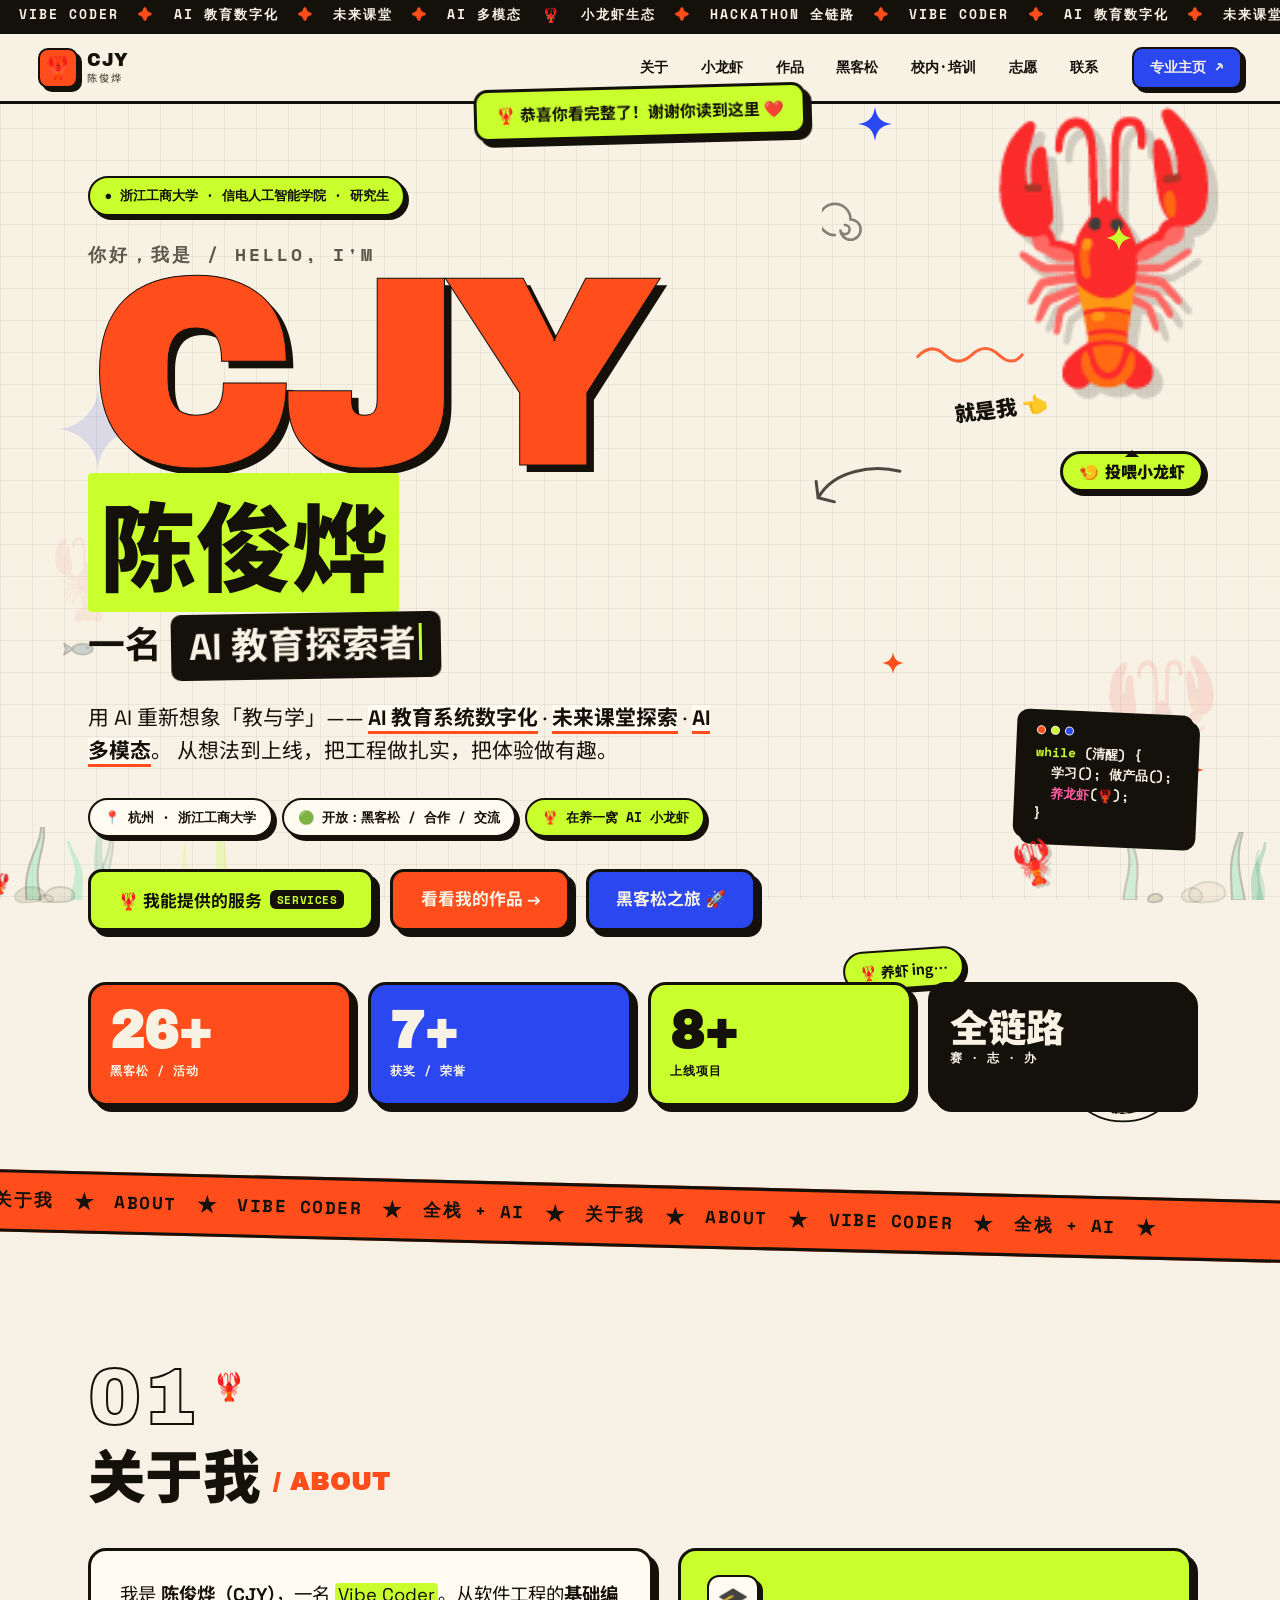
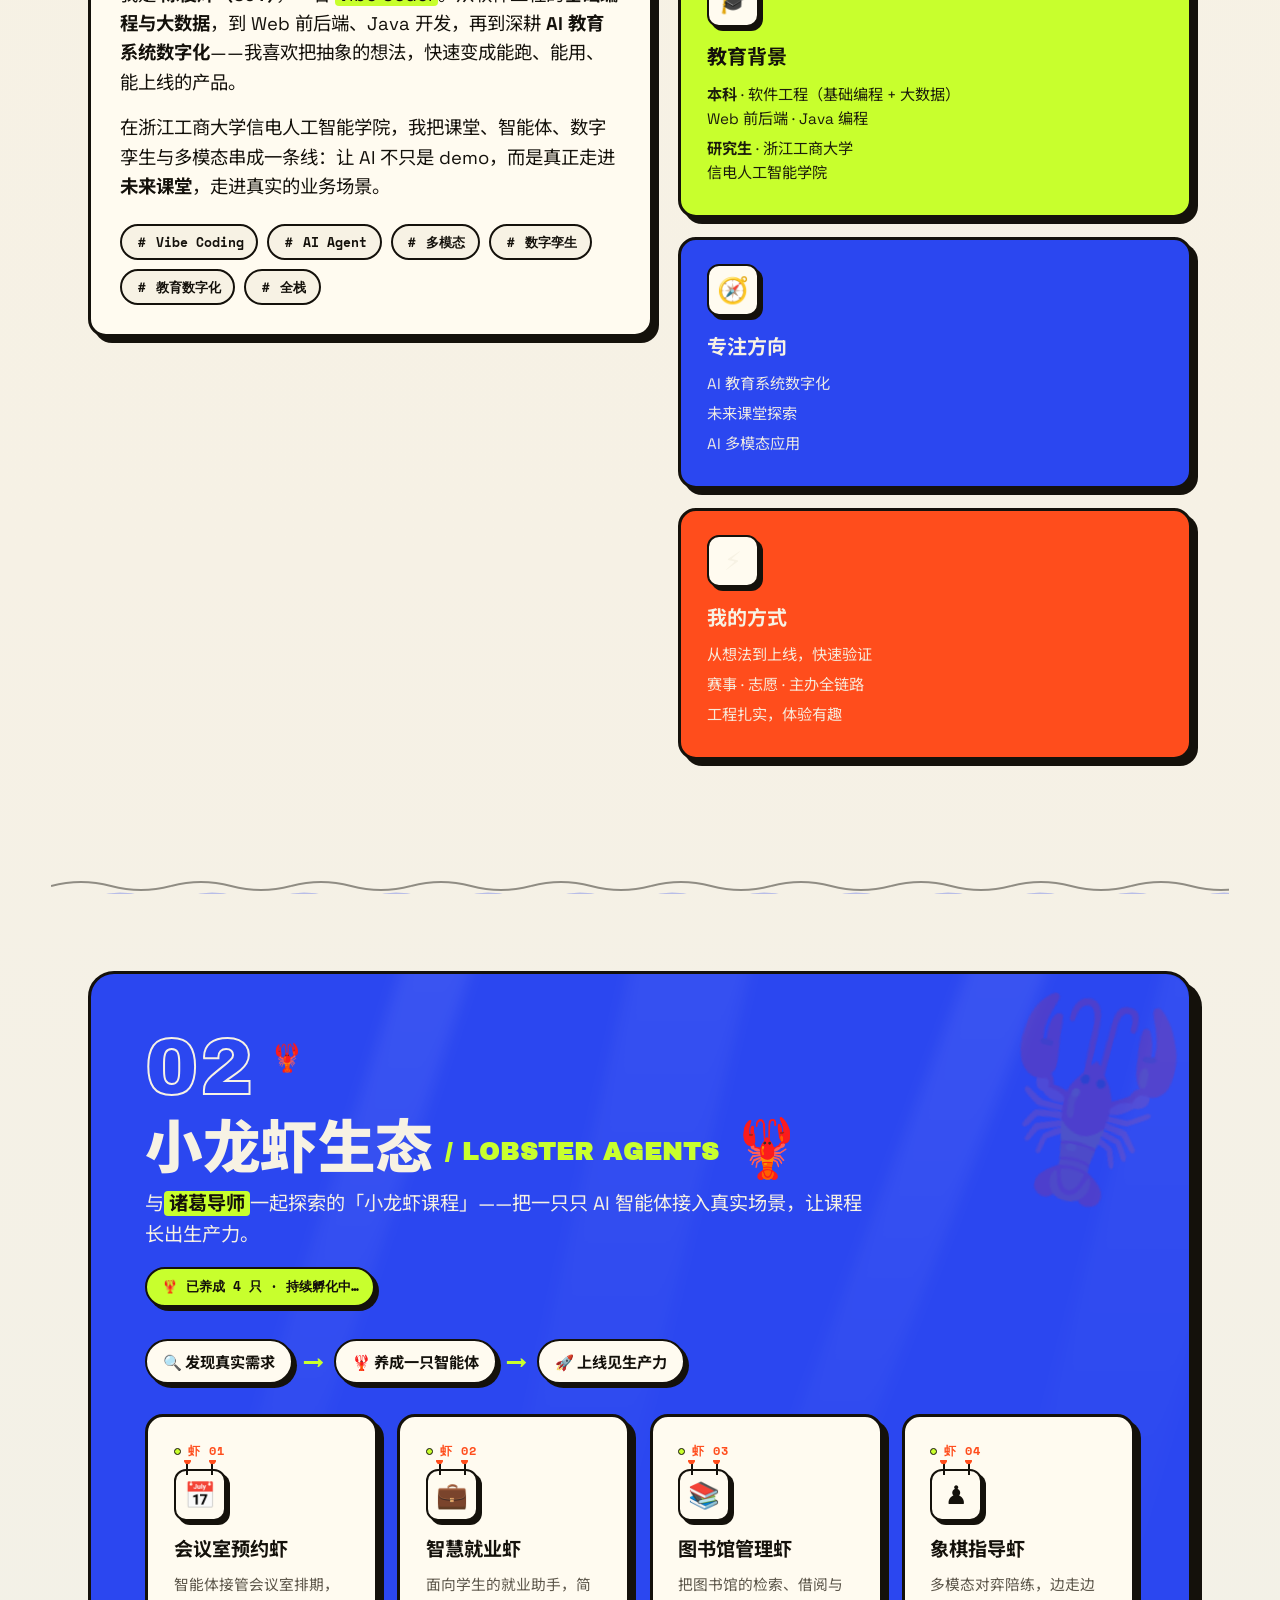
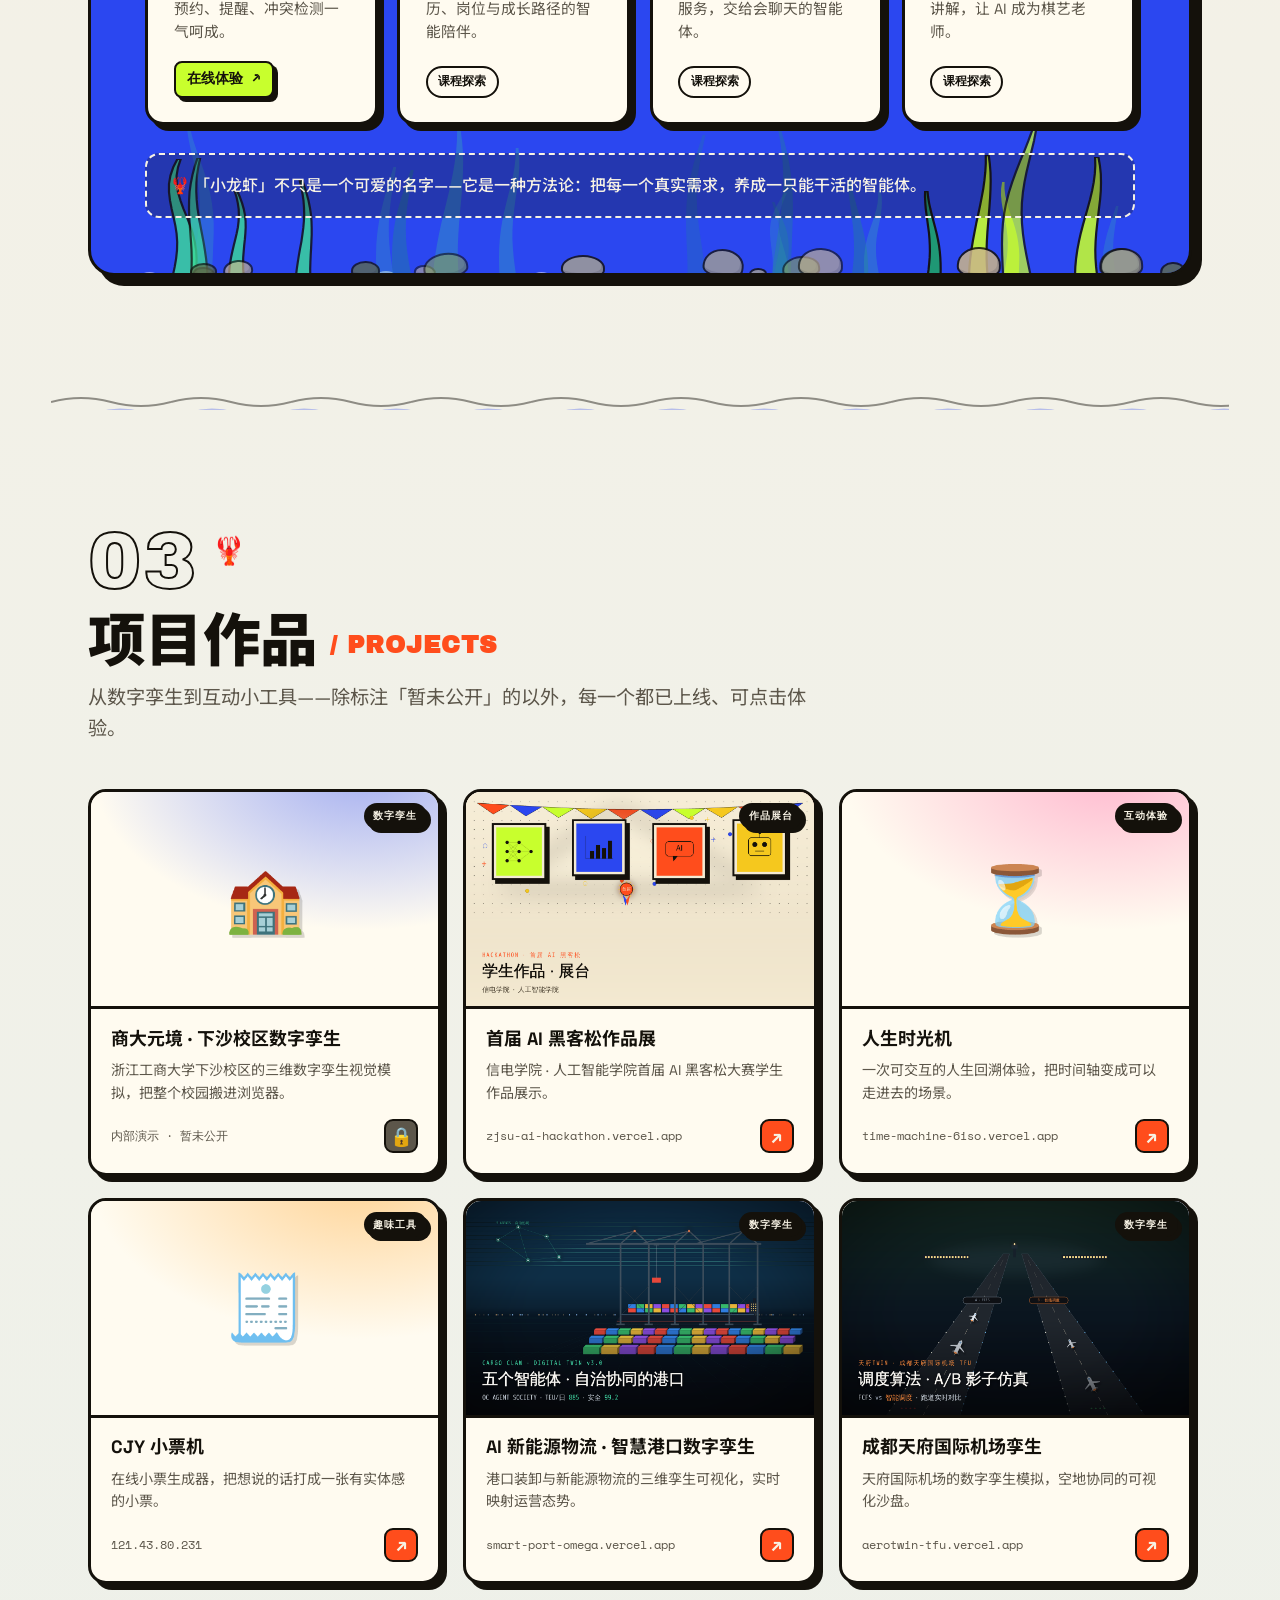
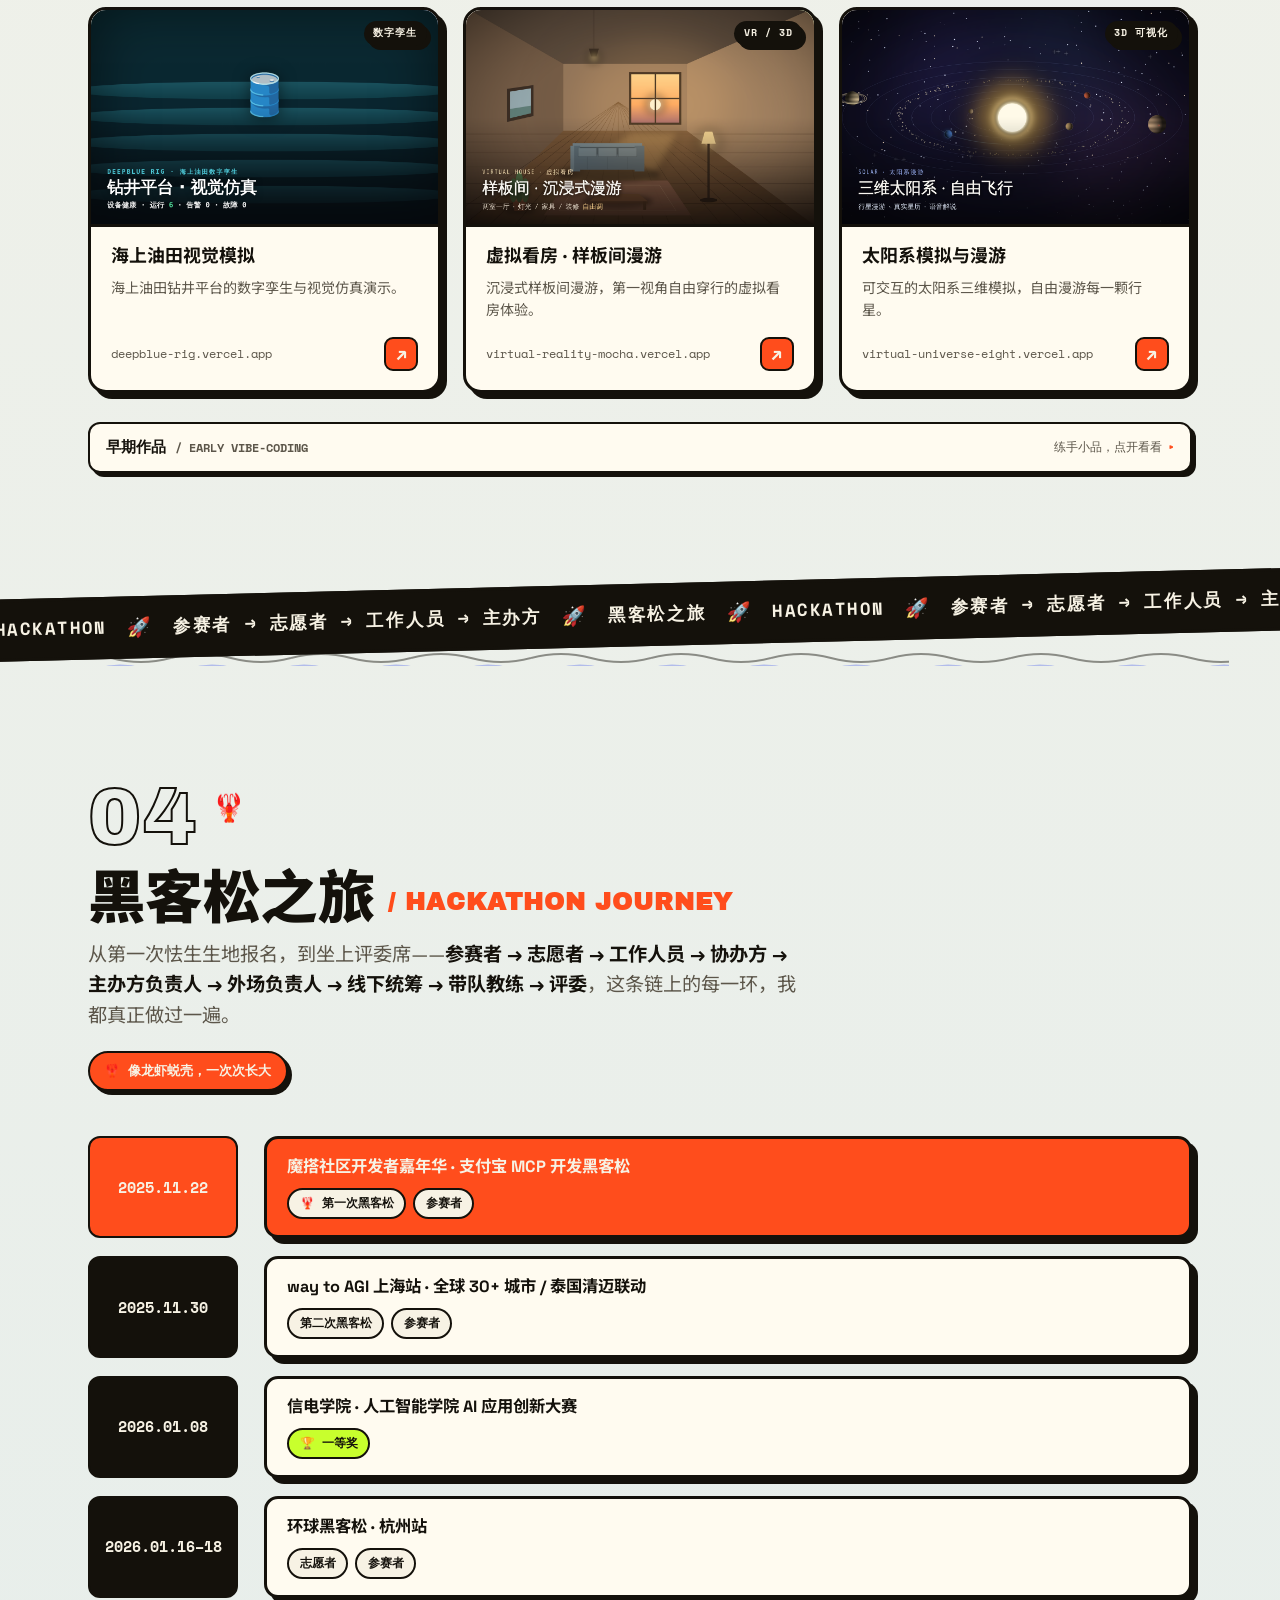
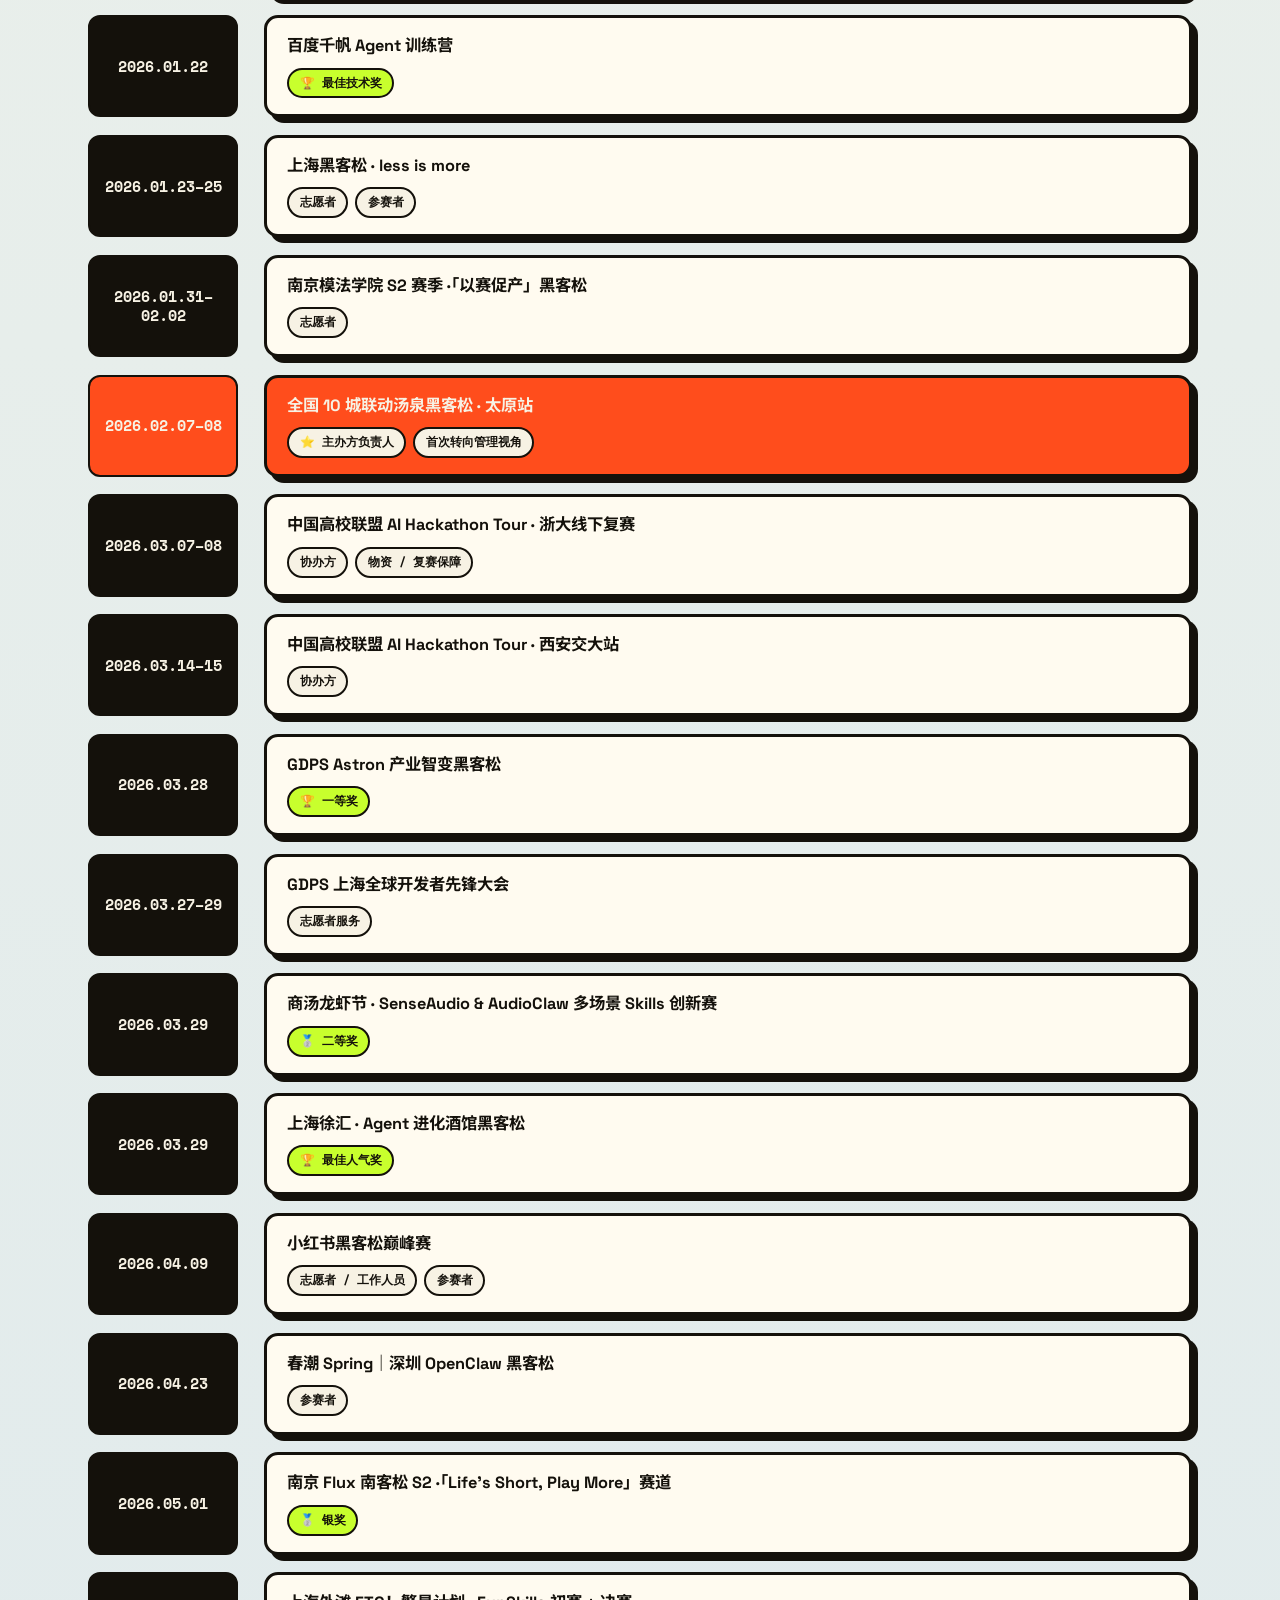
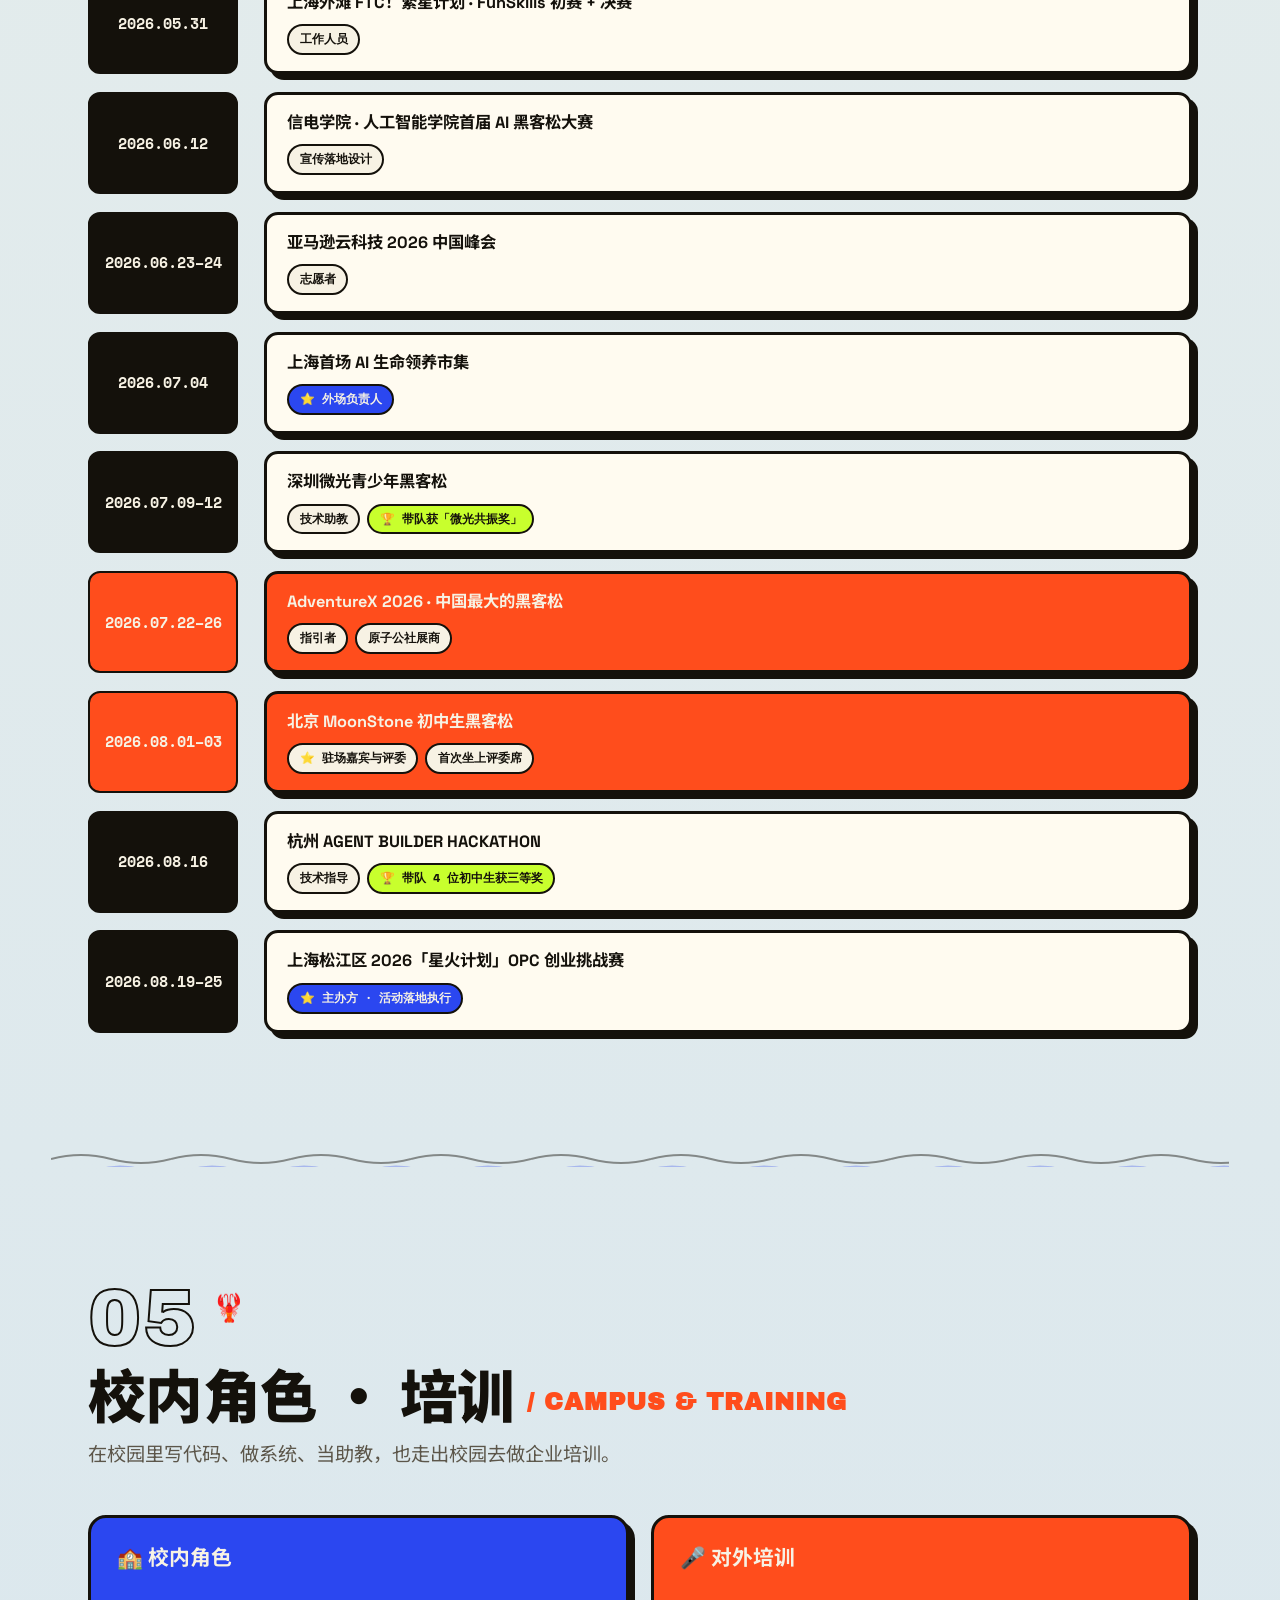
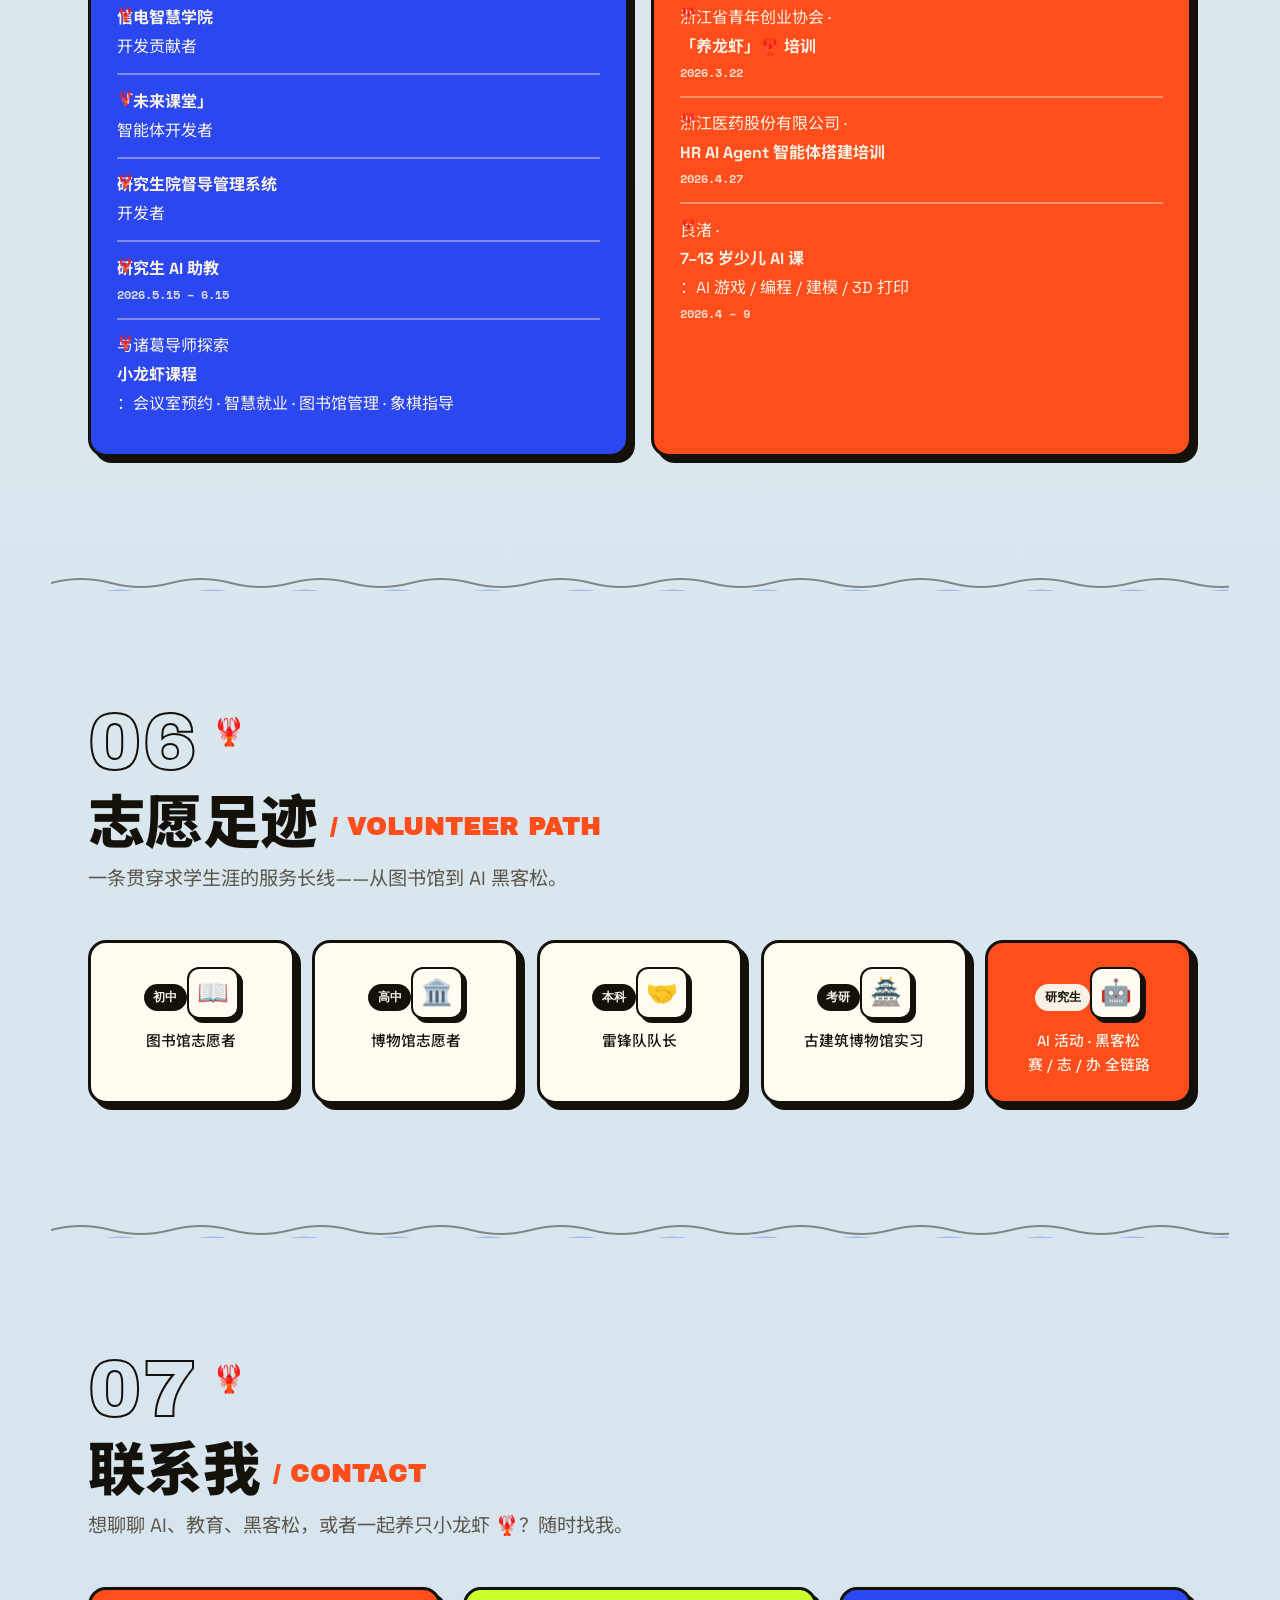
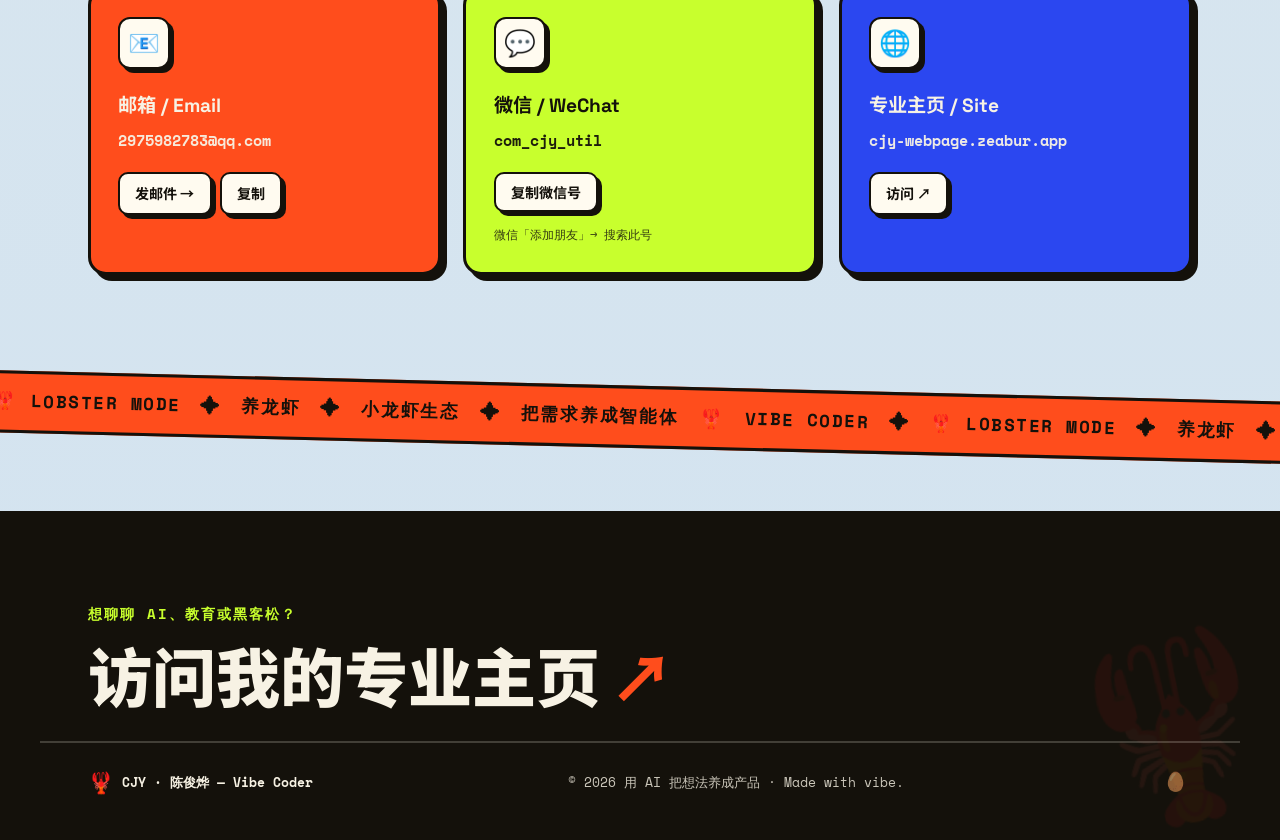
==== commit a8dacbb5: "content: 更新个人主页 — 作品集重整、时间轴补齐、角色链扩展 作品集（重新整理为 9 项） - 新增：商大元境·下沙校区数字孪生、人生时光机、CJY 小票机 - 智慧港口更名并换址为「AI " ====
--- a/public/index.html
+++ b/public/index.html
@@ -157,8 +157,8 @@
       </div>
 
       <ul class="hero__stats">
-        <li class="stat stat--red reveal" data-reveal><strong class="counter" data-target="19" data-suffix="+">0</strong><span>黑客松 / 活动</span></li>
-        <li class="stat stat--blue reveal" data-reveal><strong class="counter" data-target="6" data-suffix="+">0</strong><span>获奖 / 荣誉</span></li>
+        <li class="stat stat--red reveal" data-reveal><strong class="counter" data-target="26" data-suffix="+">0</strong><span>黑客松 / 活动</span></li>
+        <li class="stat stat--blue reveal" data-reveal><strong class="counter" data-target="7" data-suffix="+">0</strong><span>获奖 / 荣誉</span></li>
         <li class="stat stat--lime reveal" data-reveal><strong class="counter" data-target="8" data-suffix="+">0</strong><span>上线项目</span></li>
         <li class="stat stat--ink reveal" data-reveal><strong>全链路</strong><span>赛 · 志 · 办</span></li>
       </ul>
@@ -284,7 +284,7 @@
       <div class="section__head">
         <span class="section__num reveal" data-reveal>03</span>
         <h2 class="section__title reveal" data-reveal>项目作品 <span>/ PROJECTS</span></h2>
-        <p class="section__sub reveal" data-reveal>从系统平台到数字孪生，每一个都已上线、可点击体验。</p>
+        <p class="section__sub reveal" data-reveal>从数字孪生到互动小工具——除标注「暂未公开」的以外，每一个都已上线、可点击体验。</p>
       </div>
       <div class="projects__grid" id="projectsGrid"></div>
 
@@ -310,7 +310,7 @@
       <div class="section__head">
         <span class="section__num reveal" data-reveal>04</span>
         <h2 class="section__title reveal" data-reveal>黑客松之旅 <span>/ HACKATHON JOURNEY</span></h2>
-        <p class="section__sub reveal" data-reveal>从第一次怯生生地报名，到站上主办方的位置——一条从<b>参赛者 → 志愿者 → 工作人员 → 管理者</b>的成长曲线。</p>
+        <p class="section__sub reveal" data-reveal>从第一次怯生生地报名，到坐上评委席——<b>参赛者 → 志愿者 → 工作人员 → 协办方 → 主办方负责人 → 外场负责人 → 线下统筹 → 带队教练 → 评委</b>，这条链上的每一环，我都真正做过一遍。</p>
         <span class="badge journey-badge reveal" data-reveal>🦞 像龙虾蜕壳，一次次长大</span>
       </div>
       <div class="timeline" id="timeline"></div>
@@ -330,7 +330,8 @@
             <li><b>信电智慧学院</b> 开发贡献者</li>
             <li><b>「未来课堂」</b> 智能体开发者</li>
             <li><b>研究生院督导管理系统</b> 开发者</li>
-            <li><b>双通班研究生 AI 助教</b><span class="campus__date">2026.5.15 – 6.15</span></li>
+            <li><b>研究生 AI 助教</b><span class="campus__date">2026.5.15 – 6.15</span></li>
+            <li>与诸葛导师探索<b>小龙虾课程</b>：会议室预约 · 智慧就业 · 图书馆管理 · 象棋指导</li>
           </ul>
         </div>
         <div class="panel card--red campus__col reveal" data-reveal>
@@ -338,6 +339,7 @@
           <ul class="campus__list">
             <li>浙江省青年创业协会 · <b>「养龙虾」🦞 培训</b><span class="campus__date">2026.3.22</span></li>
             <li>浙江医药股份有限公司 · <b>HR AI Agent 智能体搭建培训</b><span class="campus__date">2026.4.27</span></li>
+            <li>良渚 · <b>7–13 岁少儿 AI 课</b>：AI 游戏 / 编程 / 建模 / 3D 打印<span class="campus__date">2026.4 – 9</span></li>
           </ul>
         </div>
       </div>
--- a/public/styles.css
+++ b/public/styles.css
@@ -1122,8 +1122,10 @@
   text-decoration: none; transition: transform .16s var(--ease), box-shadow .16s var(--ease);
 }
 .studioband:hover { transform: translate(-3px,-3px); box-shadow: var(--sh); }
-.studioband--soon { width: 100%; text-align: left; font: inherit; cursor: pointer; }
-.studioband--soon .studioband__go { background: #9FC3EE; }
+.studioband--deco { cursor: default; pointer-events: none; }
+.studioband--deco:hover { transform: none; box-shadow: var(--sh-sm); }
+.studioband--deco .studioband__body b { font-family: var(--mono); letter-spacing: .08em; font-size: 1.02rem; color: #6FE3FF; }
+.studioband--deco .studioband__go { background: transparent; color: #6FE3FF; border: 2px dashed rgba(111,227,255,.5); letter-spacing: .12em; }
 .studioband__mark { font-size: 1.8rem; flex-shrink: 0; filter: drop-shadow(0 0 6px rgba(64,200,255,.55)); }
 .studioband__body { display: flex; flex-direction: column; gap: .2rem; flex: 1; min-width: 200px; }
 .studioband__body b { font-size: .96rem; }
@@ -1203,3 +1205,9 @@
   .ct__lead { margin: .3rem 0 .7rem; }
   .ct__list { margin-top: .7rem; gap: .4rem; }
 }
+
+/* 尚未公开部署的作品：不可点击，视觉上弱化 */
+.pcard--offline { cursor: default; }
+.pcard--offline:hover { transform: none; box-shadow: var(--sh); }
+.pcard--offline:hover .pcard__body { background: var(--paper-2); }
+.pcard--offline .pcard__arrow { background: var(--muted); }
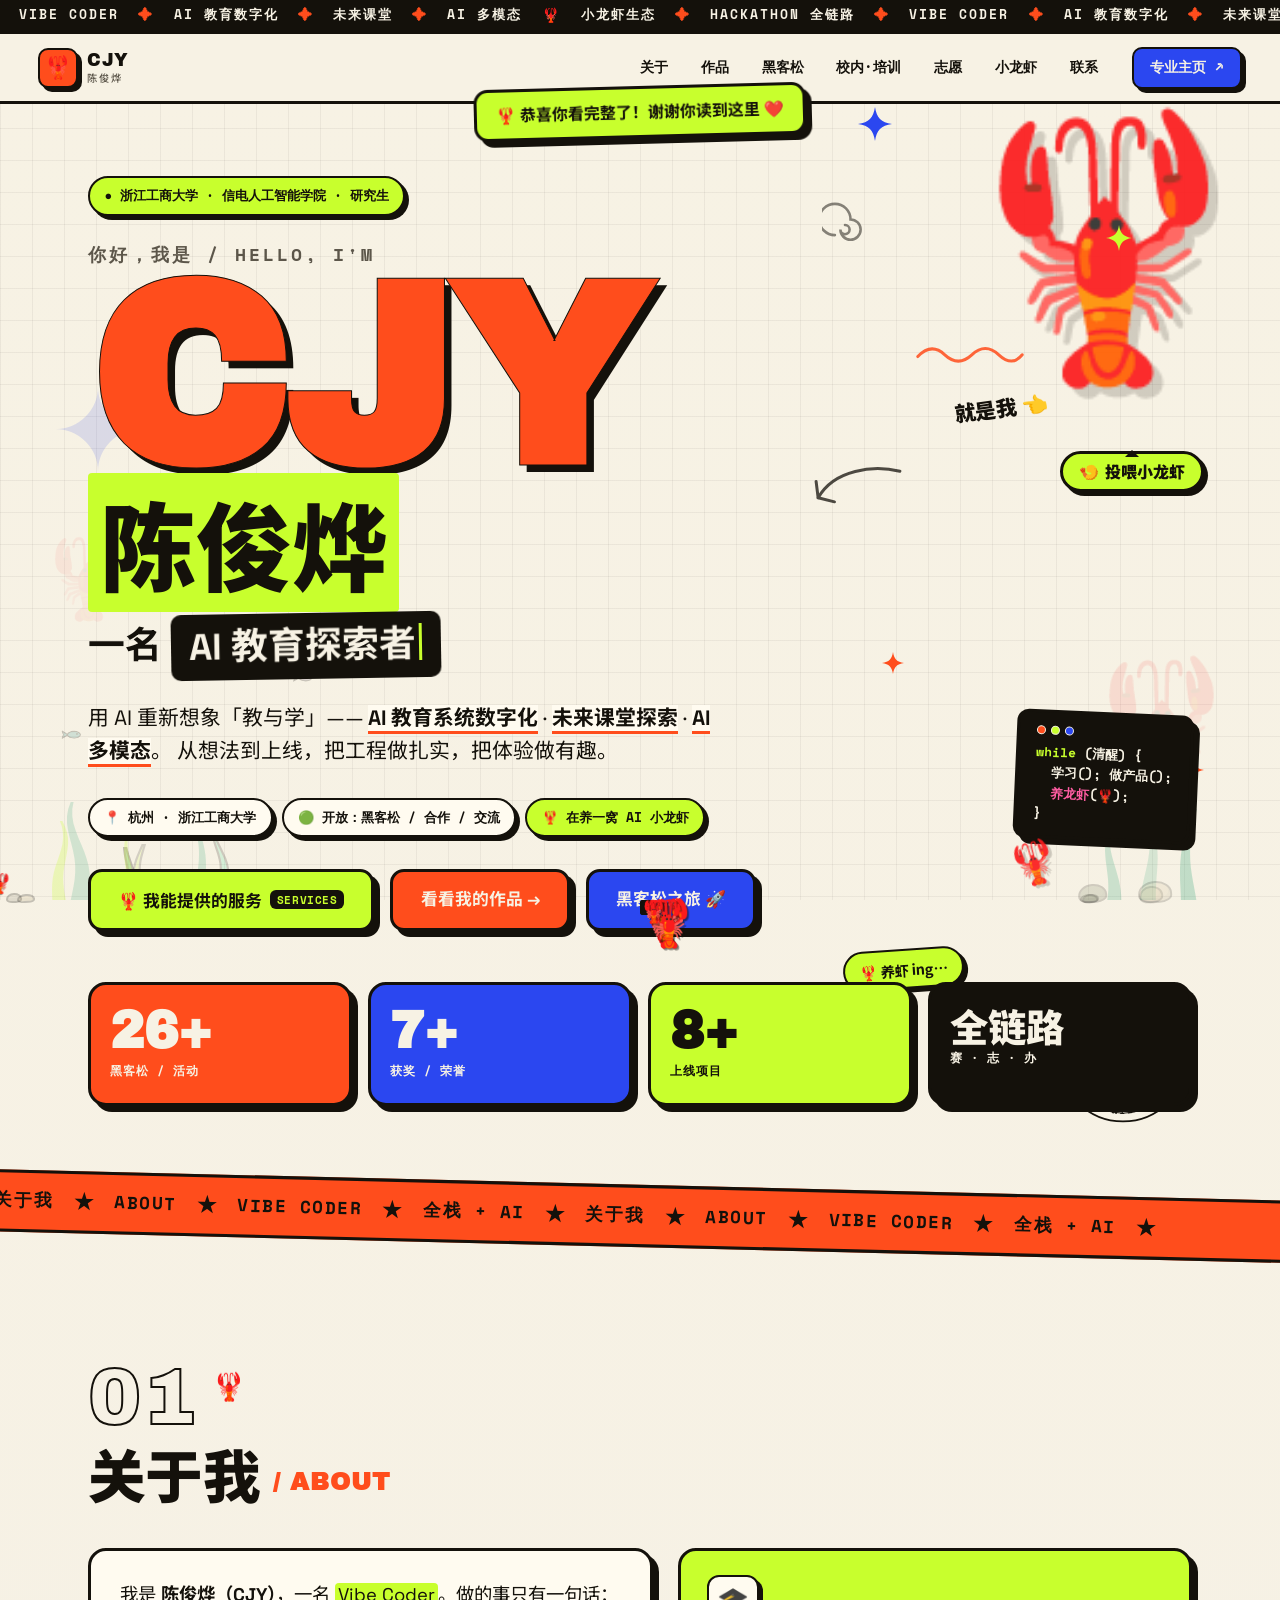
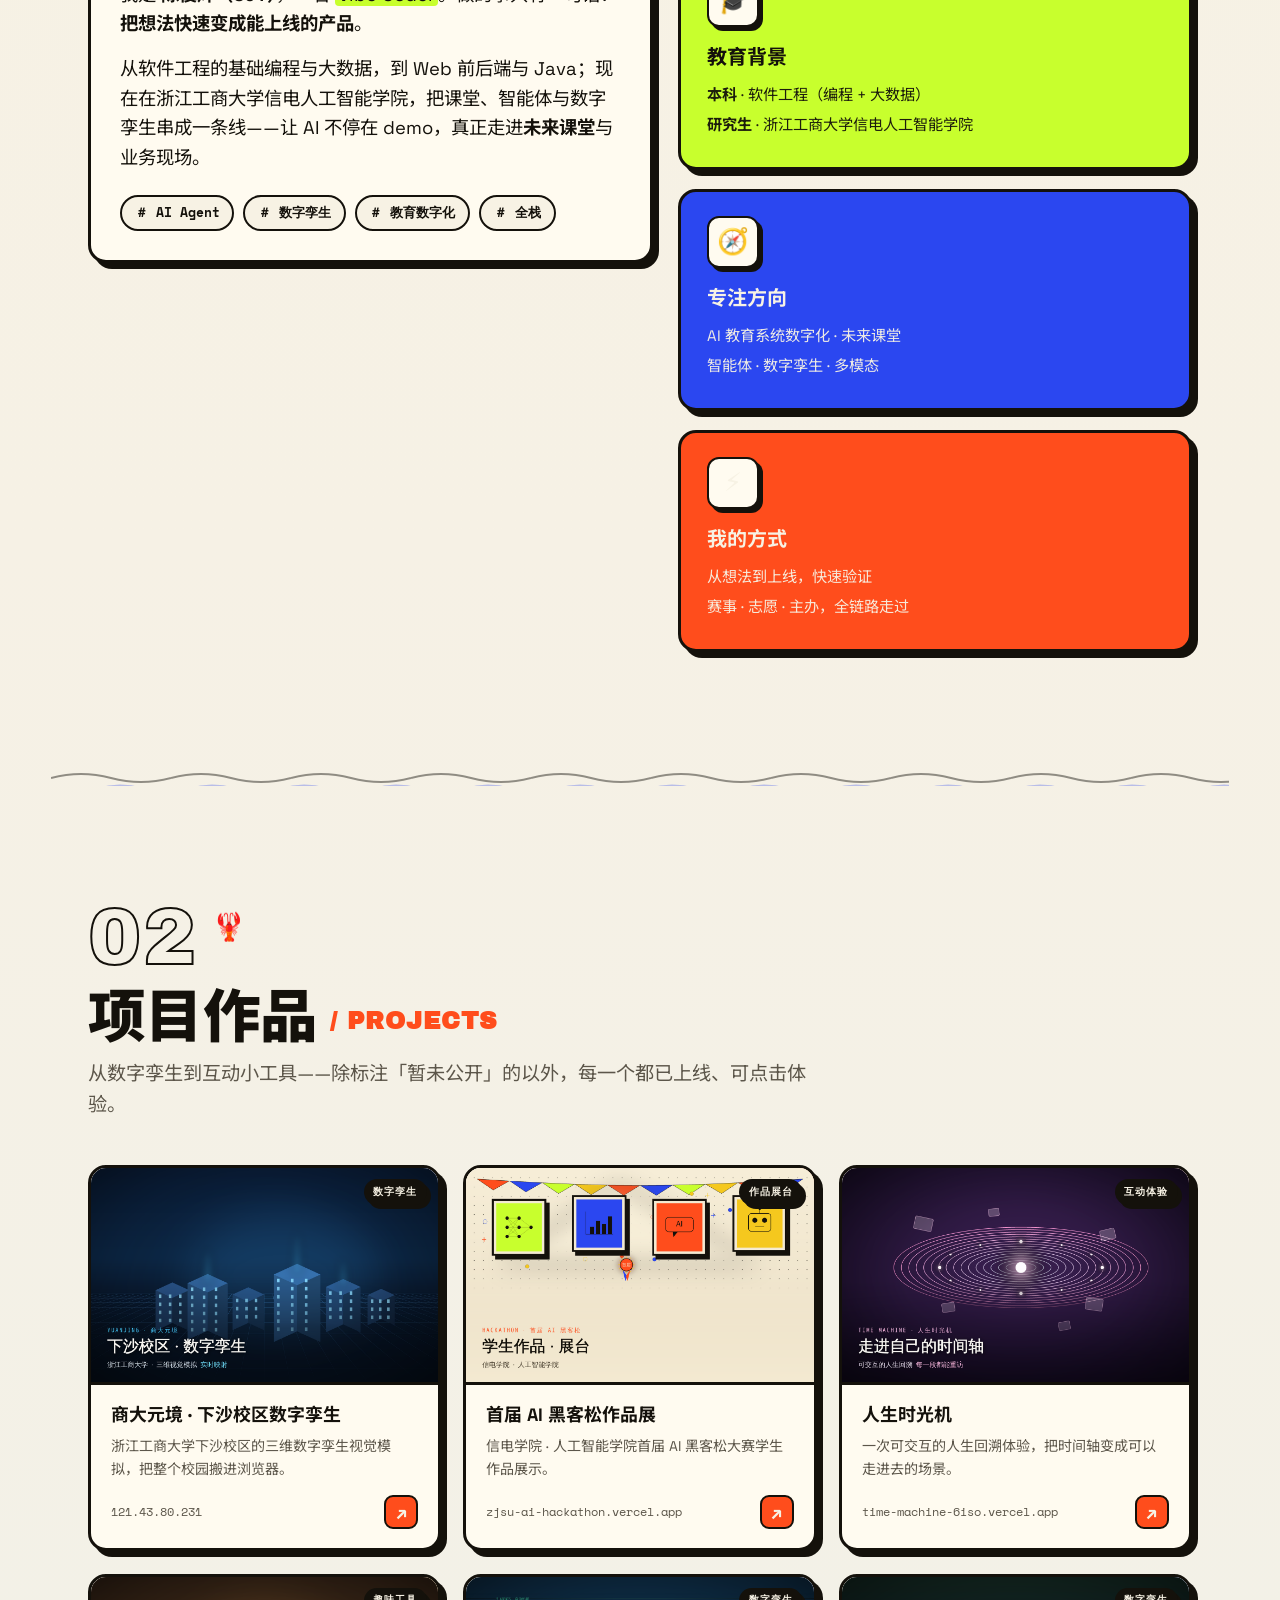
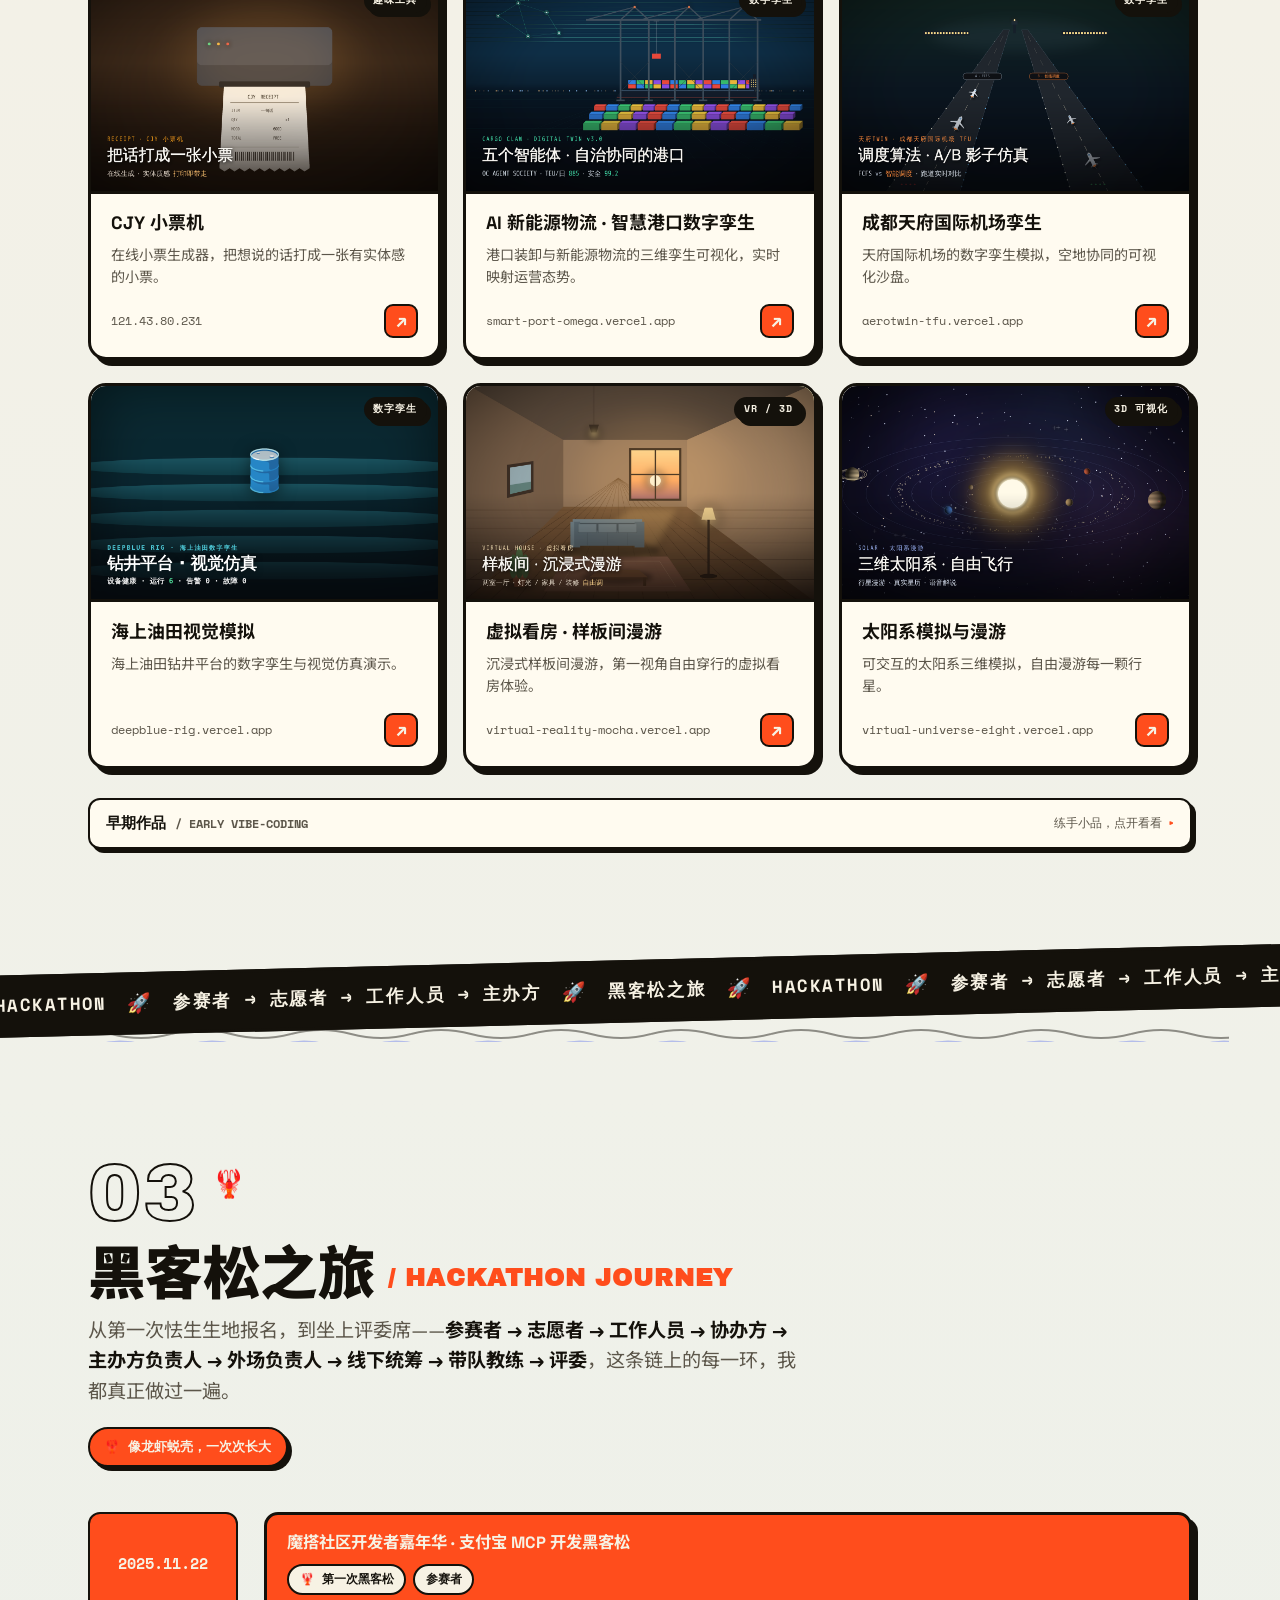
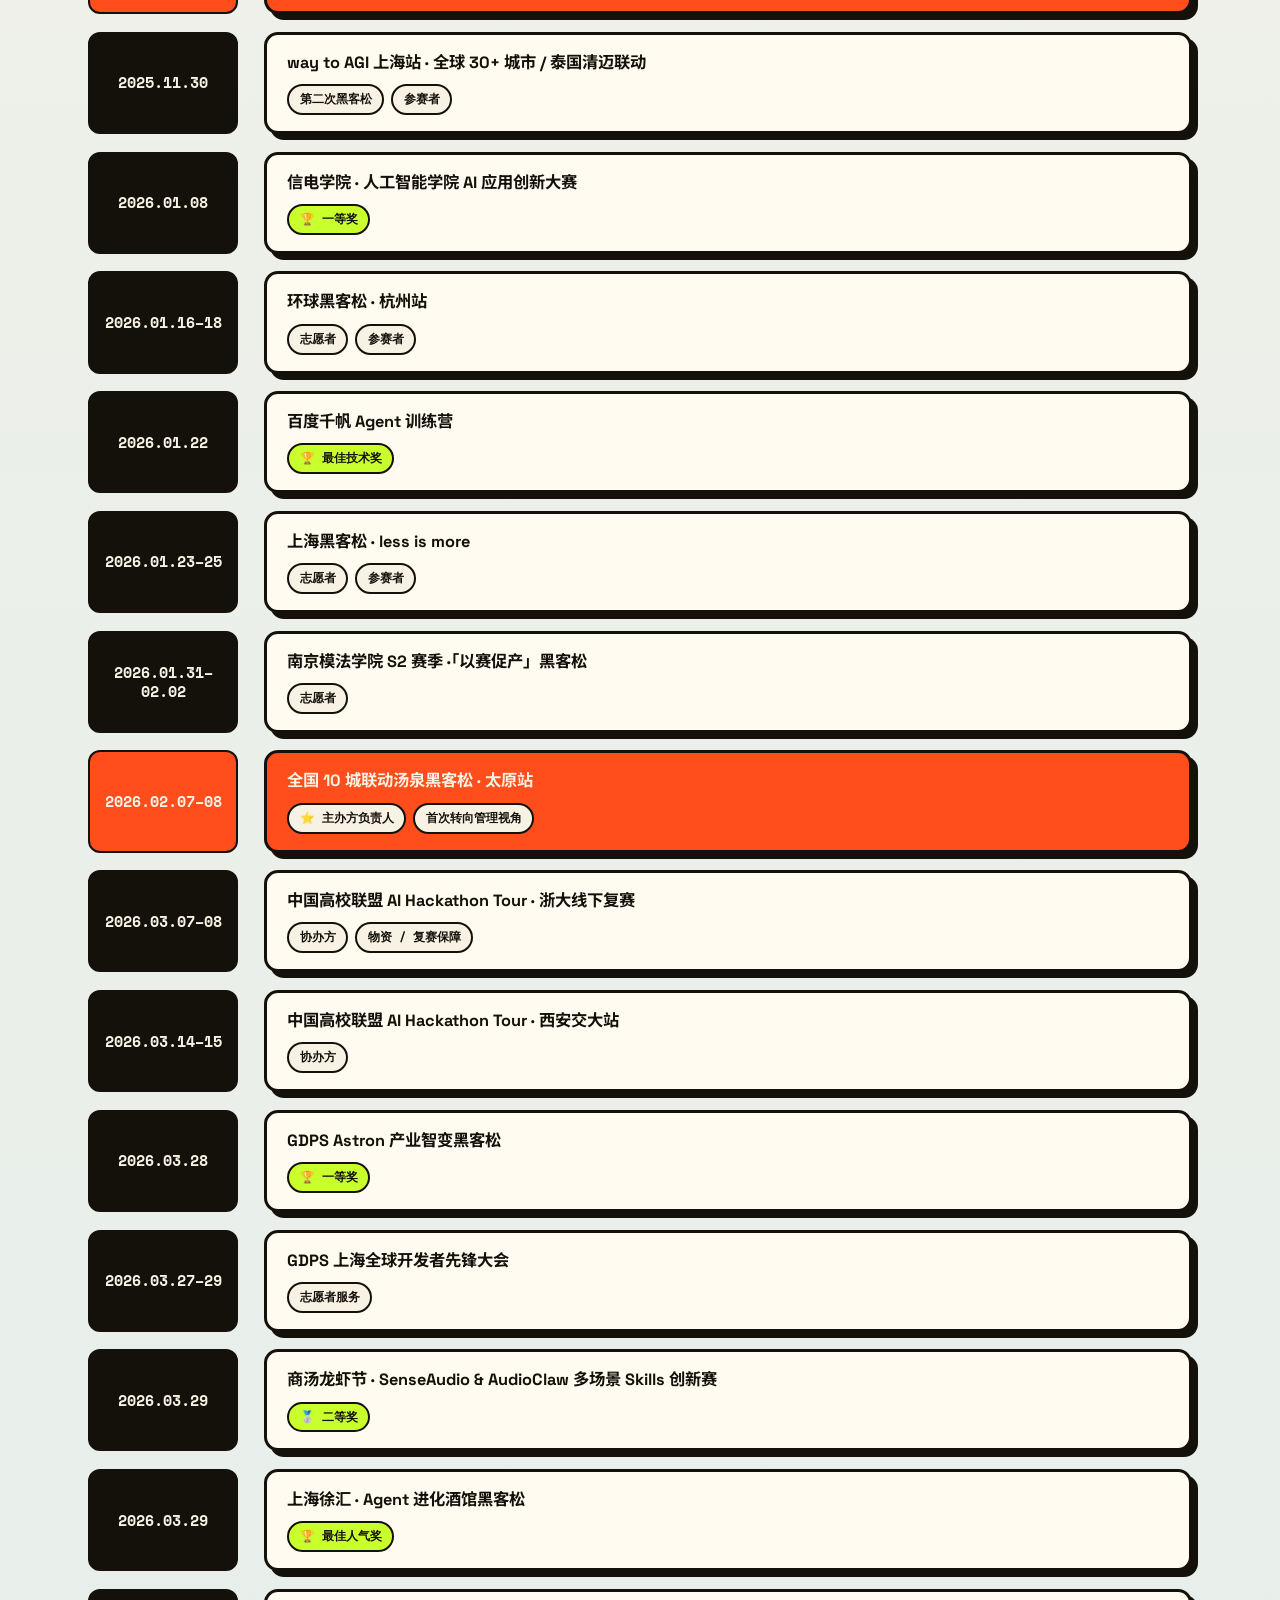
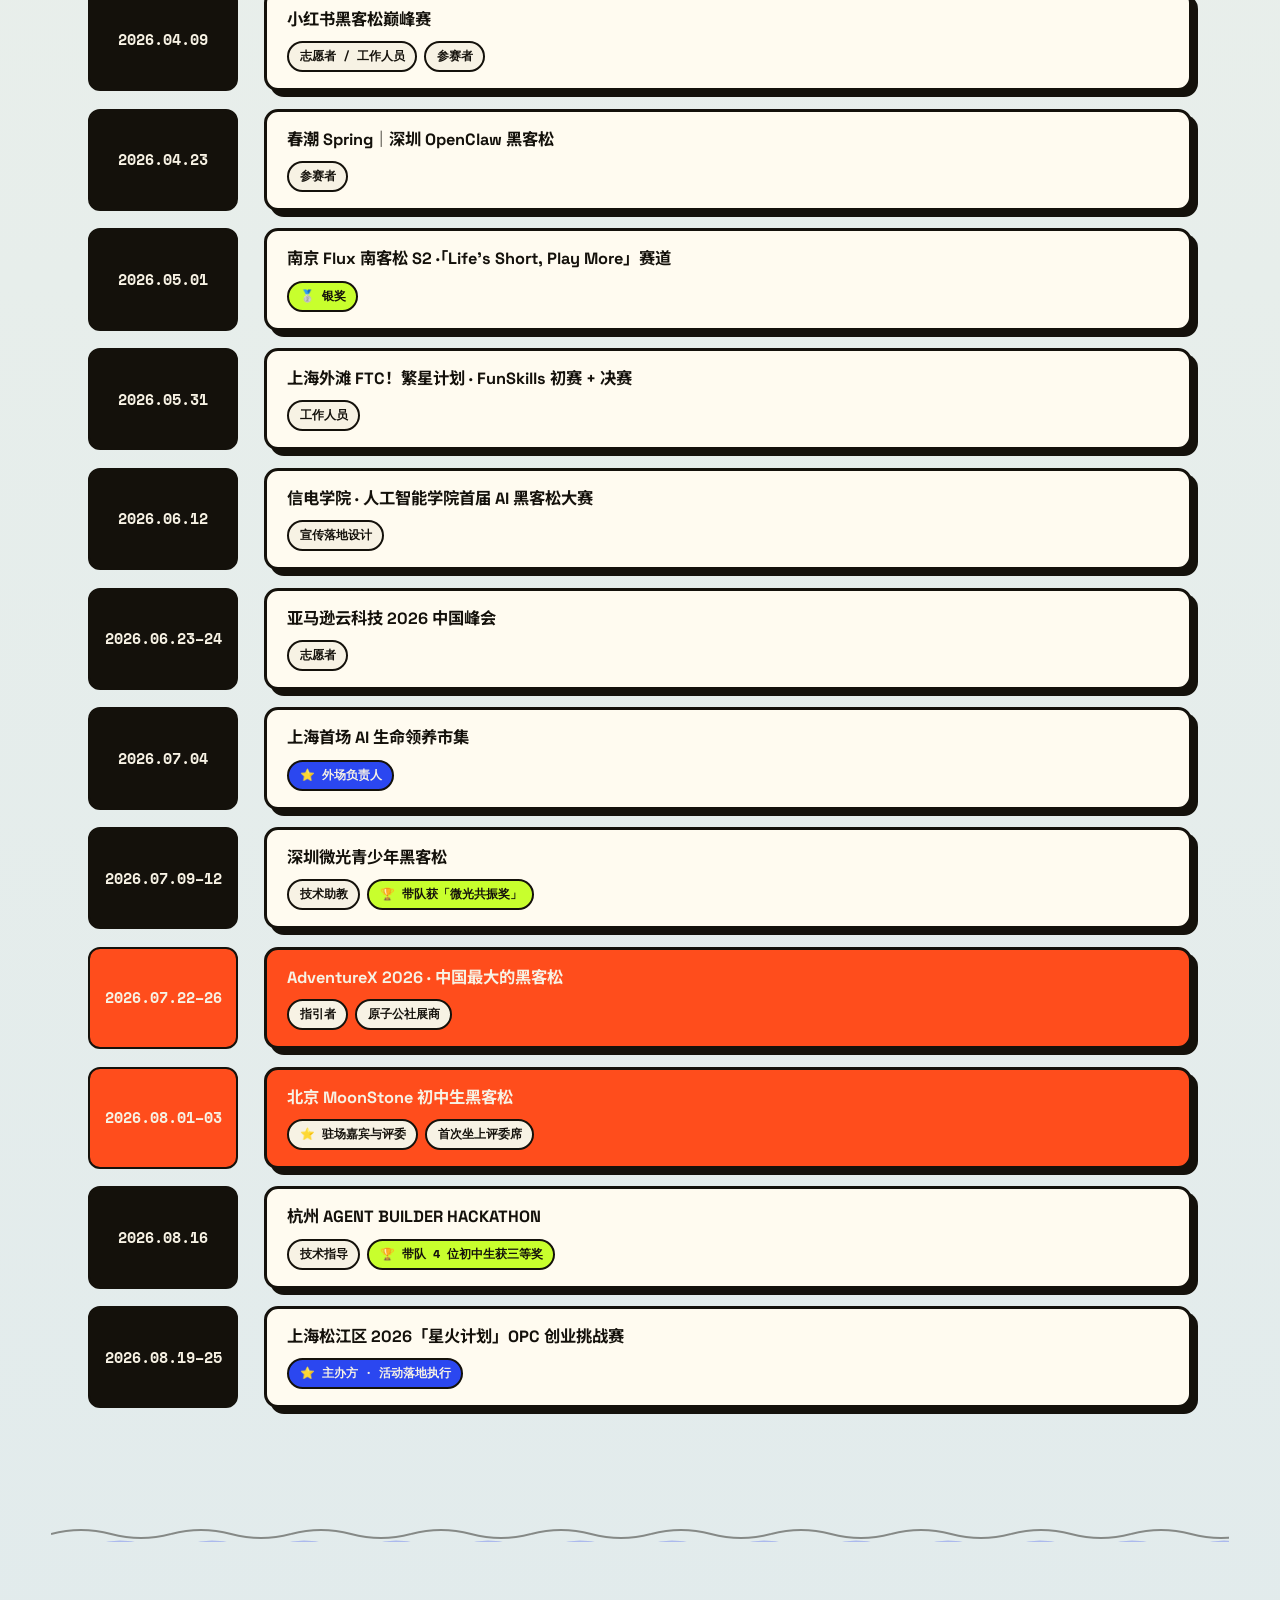
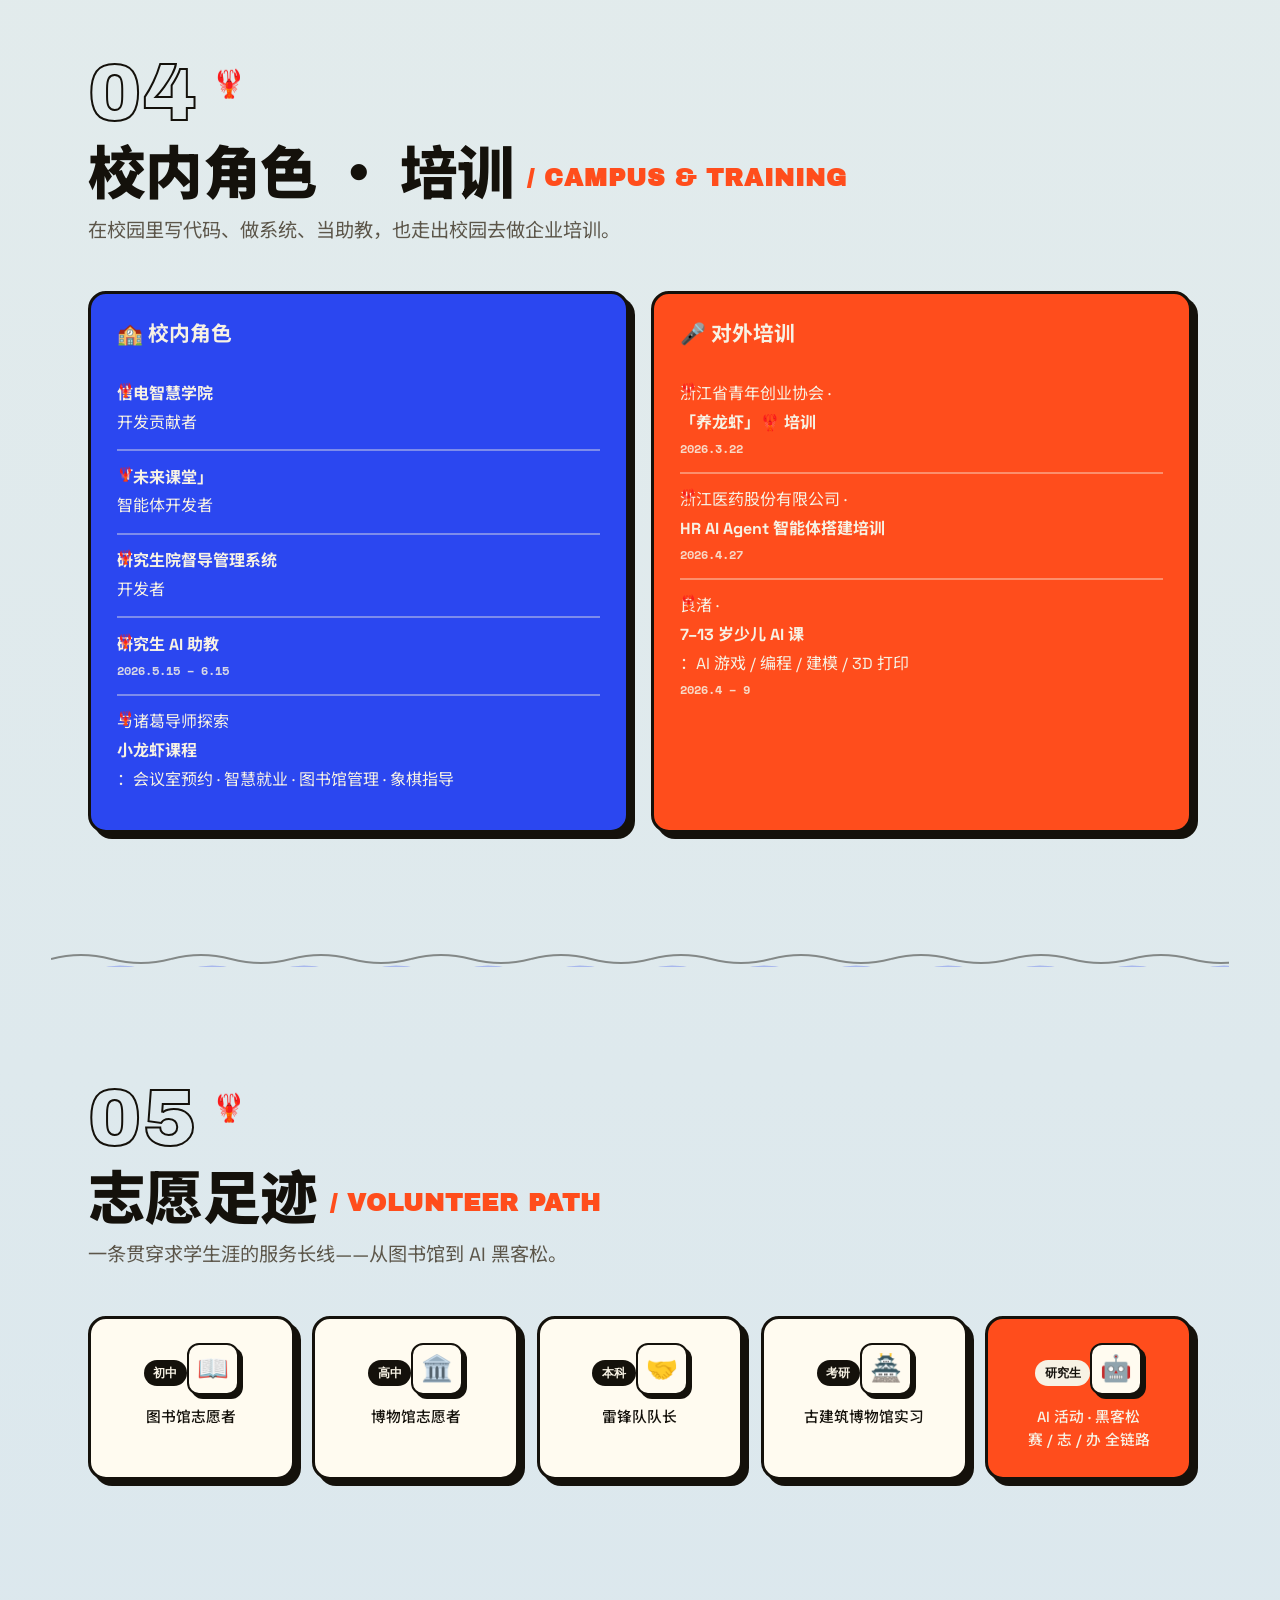
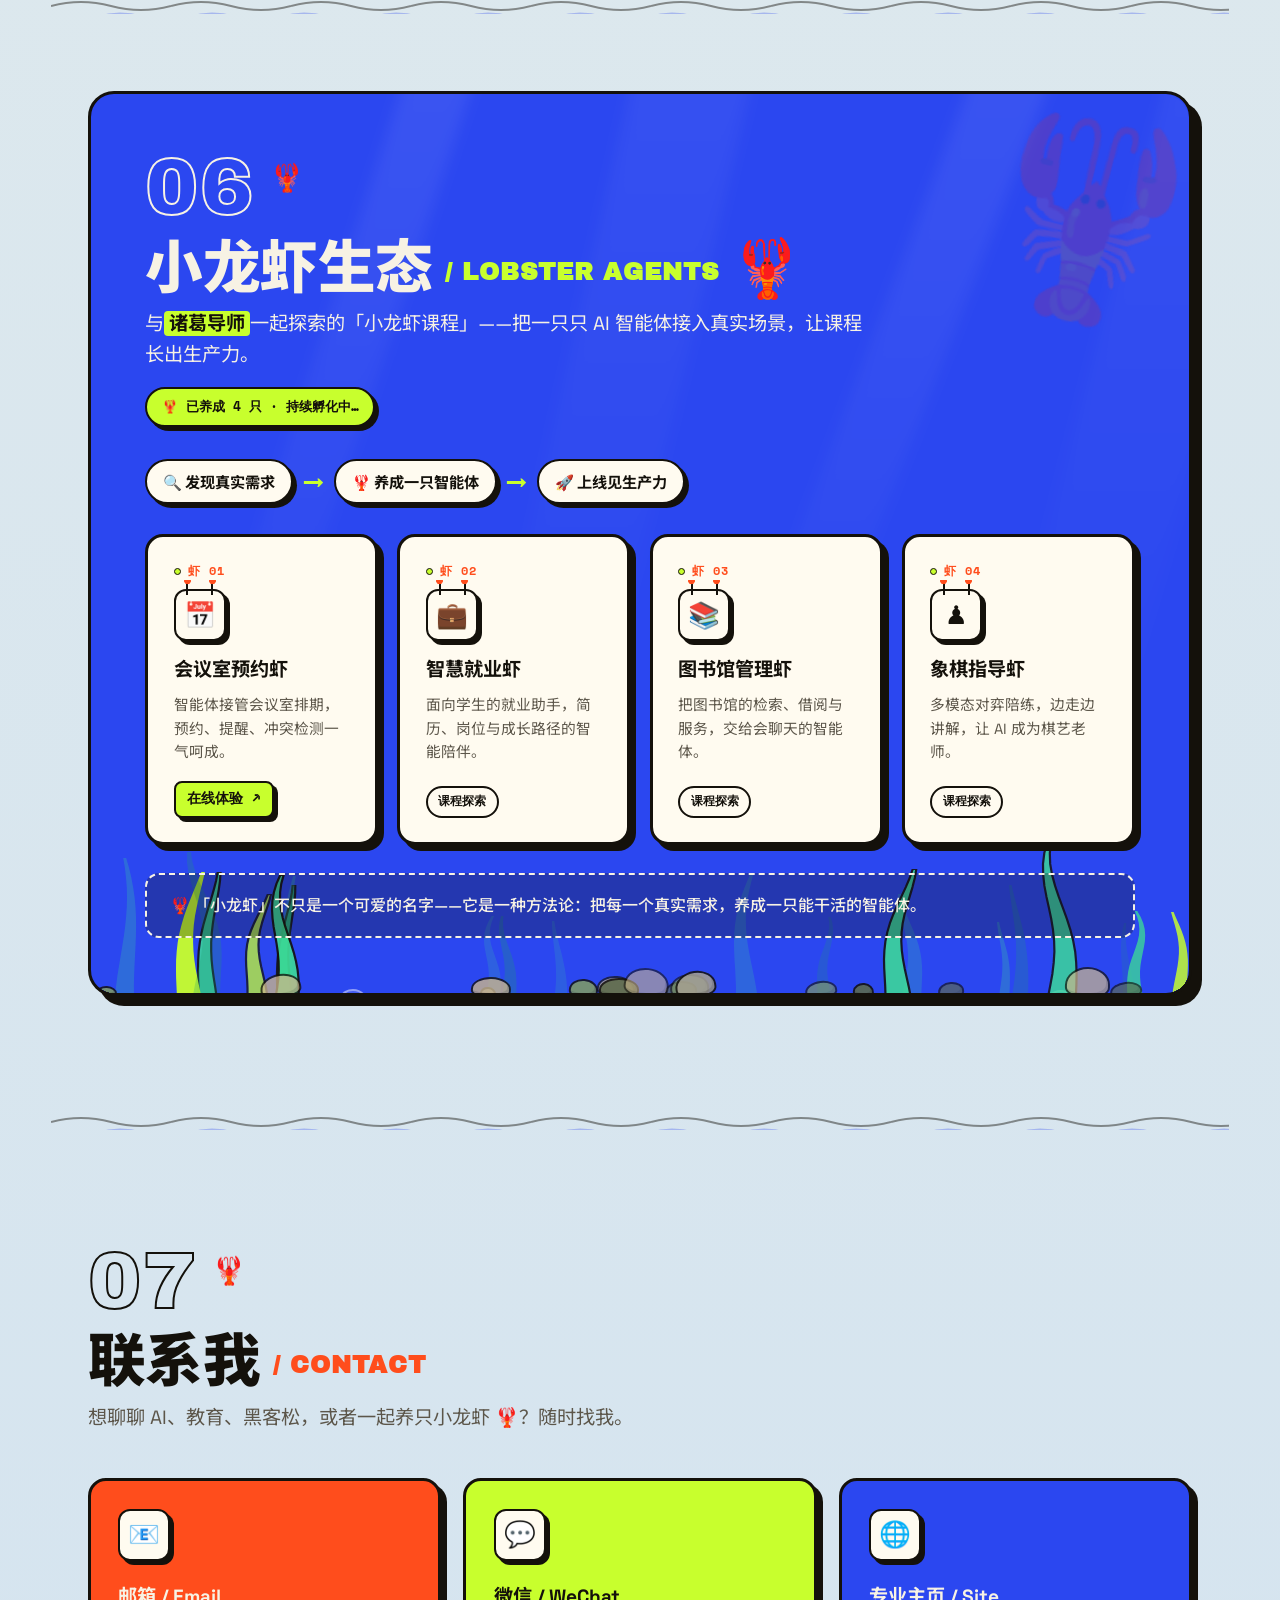
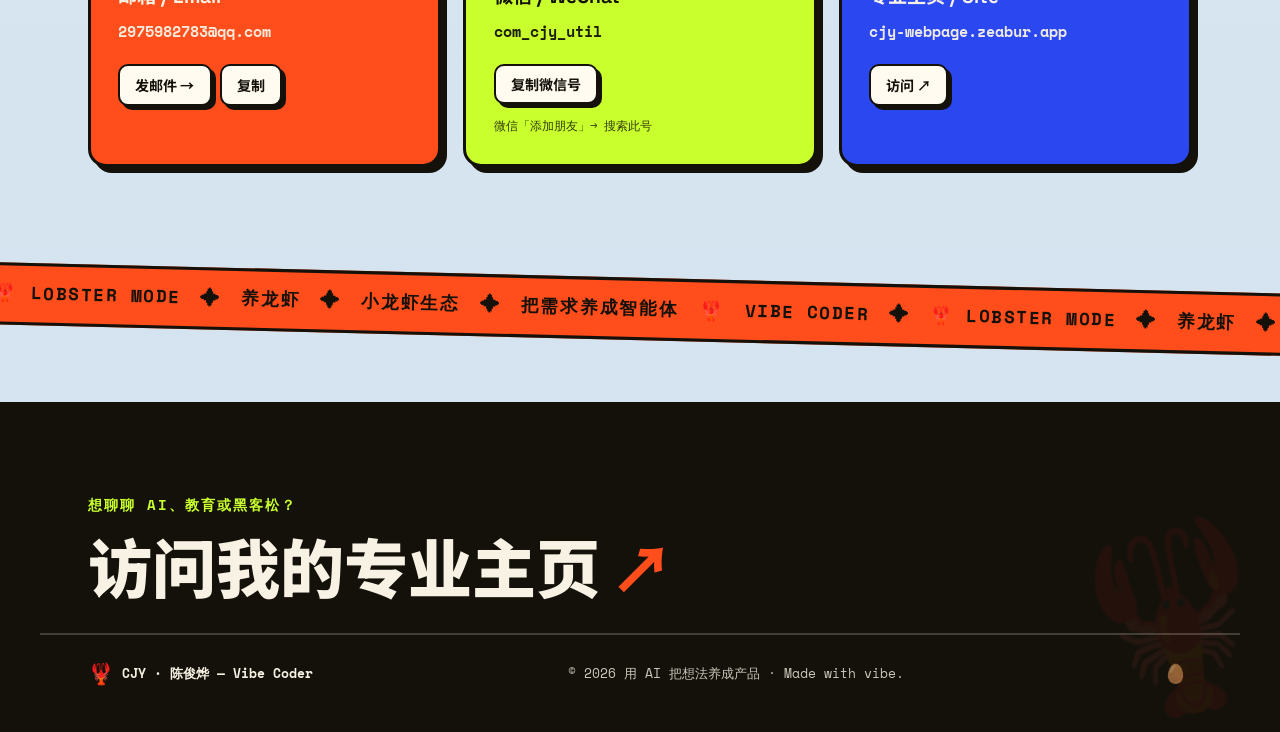
==== commit 4a0e2681: "content: 商大元境上线、旧作品归档、关于我精简、小龙虾区块移位 作品 - 商大元境补上网址 http://121.43.80.231/campus/，恢复为可点击卡片 - 新增 tools/c" ====
--- a/public/index.html
+++ b/public/index.html
@@ -110,11 +110,11 @@
     </a>
     <nav class="nav__links" id="navLinks">
       <a href="#about">关于</a>
-      <a href="#lobster">小龙虾</a>
       <a href="#projects">作品</a>
       <a href="#journey">黑客松</a>
       <a href="#campus">校内·培训</a>
       <a href="#volunteer">志愿</a>
+      <a href="#lobster">小龙虾</a>
       <a href="#contact">联系</a>
     </nav>
     <a class="nav__cta" href="https://cjy-webpage.zeabur.app" target="_blank" rel="noopener">专业主页 ↗</a>
@@ -226,63 +226,24 @@
 
       <div class="about__grid">
         <article class="panel about__intro reveal" data-reveal>
-          <p>我是 <b>陈俊烨（CJY）</b>，一名 <mark>Vibe Coder</mark>。从软件工程的<b>基础编程与大数据</b>，到 Web 前后端、Java 开发，再到深耕 <b>AI 教育系统数字化</b>——我喜欢把抽象的想法，快速变成能跑、能用、能上线的产品。</p>
-          <p>在浙江工商大学信电人工智能学院，我把课堂、智能体、数字孪生与多模态串成一条线：让 AI 不只是 demo，而是真正走进<b>未来课堂</b>，走进真实的业务场景。</p>
+          <p>我是 <b>陈俊烨（CJY）</b>，一名 <mark>Vibe Coder</mark>。做的事只有一句话：<b>把想法快速变成能上线的产品</b>。</p>
+          <p>从软件工程的基础编程与大数据，到 Web 前后端与 Java；现在在浙江工商大学信电人工智能学院，把课堂、智能体与数字孪生串成一条线——让 AI 不停在 demo，真正走进<b>未来课堂</b>与业务现场。</p>
           <div class="chips">
-            <span>＃ Vibe Coding</span><span>＃ AI Agent</span><span>＃ 多模态</span>
-            <span>＃ 数字孪生</span><span>＃ 教育数字化</span><span>＃ 全栈</span>
+            <span>＃ AI Agent</span><span>＃ 数字孪生</span><span>＃ 教育数字化</span><span>＃ 全栈</span>
           </div>
         </article>
 
         <div class="about__cards">
-          <article class="panel card--lime reveal" data-reveal><span class="card__emoji">🎓</span><h3>教育背景</h3><p><b>本科</b> · 软件工程（基础编程 + 大数据）<br/>Web 前后端 · Java 编程</p><p><b>研究生</b> · 浙江工商大学<br/>信电人工智能学院</p></article>
-          <article class="panel card--blue reveal" data-reveal><span class="card__emoji">🧭</span><h3>专注方向</h3><p>AI 教育系统数字化</p><p>未来课堂探索</p><p>AI 多模态应用</p></article>
-          <article class="panel card--red reveal" data-reveal><span class="card__emoji">⚡</span><h3>我的方式</h3><p>从想法到上线，快速验证</p><p>赛事 · 志愿 · 主办全链路</p><p>工程扎实，体验有趣</p></article>
-        </div>
-      </div>
-    </section>
-
-    <!-- ============ LOBSTER ============ -->
-    <section class="section lobster" id="lobster">
-      <div class="lobster__panel">
-        <div class="godrays" aria-hidden="true">
-          <i style="--x:14%;--w:70px;--sk:-18deg;--o:.15;--rd:9s;--rdl:0s"></i>
-          <i style="--x:39%;--w:120px;--sk:-13deg;--o:.10;--rd:11s;--rdl:-3s"></i>
-          <i style="--x:63%;--w:80px;--sk:-21deg;--o:.14;--rd:8.5s;--rdl:-1.5s"></i>
-          <i style="--x:86%;--w:130px;--sk:-15deg;--o:.09;--rd:12s;--rdl:-5s"></i>
-        </div>
-        <div class="bubbles" id="lobBubbles" aria-hidden="true"></div>
-        <div class="flora" id="lobFlora" aria-hidden="true"></div>
-        <div class="section__head section__head--light">
-          <span class="section__num section__num--light reveal" data-reveal>02</span>
-          <h2 class="section__title section__title--light reveal" data-reveal>小龙虾生态 <span>/ LOBSTER AGENTS</span> 🦞</h2>
-          <p class="lobster__lead reveal" data-reveal>与<b>诸葛导师</b>一起探索的「小龙虾课程」——把一只只 AI 智能体接入真实场景，让课程长出生产力。</p>
-          <span class="badge lob-hatch reveal" data-reveal>🦞 已养成 4 只 · 持续孵化中…</span>
-        </div>
-
-        <div class="lobflow reveal" data-reveal>
-          <span class="lobflow__step">🔍 发现真实需求</span>
-          <span class="lobflow__arr">→</span>
-          <span class="lobflow__step">🦞 养成一只智能体</span>
-          <span class="lobflow__arr">→</span>
-          <span class="lobflow__step">🚀 上线见生产力</span>
-        </div>
-
-        <div class="lobster__grid">
-          <article class="panel lcard reveal" data-reveal><div class="lcard__no">虾 01</div><span class="card__emoji">📅</span><h3>会议室预约虾</h3><p>智能体接管会议室排期，预约、提醒、冲突检测一气呵成。</p><a class="lcard__link" href="https://meetroomshrimp-gvfhrxz8.manus.space" target="_blank" rel="noopener">在线体验 ↗</a></article>
-          <article class="panel lcard reveal" data-reveal><div class="lcard__no">虾 02</div><span class="card__emoji">💼</span><h3>智慧就业虾</h3><p>面向学生的就业助手，简历、岗位与成长路径的智能陪伴。</p><span class="lcard__tag">课程探索</span></article>
-          <article class="panel lcard reveal" data-reveal><div class="lcard__no">虾 03</div><span class="card__emoji">📚</span><h3>图书馆管理虾</h3><p>把图书馆的检索、借阅与服务，交给会聊天的智能体。</p><span class="lcard__tag">课程探索</span></article>
-          <article class="panel lcard reveal" data-reveal><div class="lcard__no">虾 04</div><span class="card__emoji">♟️</span><h3>象棋指导虾</h3><p>多模态对弈陪练，边走边讲解，让 AI 成为棋艺老师。</p><span class="lcard__tag">课程探索</span></article>
-        </div>
-
-        <p class="lobster__note reveal" data-reveal>🦞 「小龙虾」不只是一个可爱的名字——它是一种方法论：把每一个真实需求，养成一只能干活的智能体。</p>
+          <article class="panel card--lime reveal" data-reveal><span class="card__emoji">🎓</span><h3>教育背景</h3><p><b>本科</b> · 软件工程（编程 + 大数据）</p><p><b>研究生</b> · 浙江工商大学信电人工智能学院</p></article>
+          <article class="panel card--blue reveal" data-reveal><span class="card__emoji">🧭</span><h3>专注方向</h3><p>AI 教育系统数字化 · 未来课堂</p><p>智能体 · 数字孪生 · 多模态</p></article>
+          <article class="panel card--red reveal" data-reveal><span class="card__emoji">⚡</span><h3>我的方式</h3><p>从想法到上线，快速验证</p><p>赛事 · 志愿 · 主办，全链路走过</p></article>
       </div>
     </section>
 
     <!-- ============ PROJECTS ============ -->
     <section class="section projects" id="projects">
       <div class="section__head">
-        <span class="section__num reveal" data-reveal>03</span>
+        <span class="section__num reveal" data-reveal>02</span>
         <h2 class="section__title reveal" data-reveal>项目作品 <span>/ PROJECTS</span></h2>
         <p class="section__sub reveal" data-reveal>从数字孪生到互动小工具——除标注「暂未公开」的以外，每一个都已上线、可点击体验。</p>
       </div>
@@ -308,7 +269,7 @@
     <!-- ============ JOURNEY ============ -->
     <section class="section journey" id="journey">
       <div class="section__head">
-        <span class="section__num reveal" data-reveal>04</span>
+        <span class="section__num reveal" data-reveal>03</span>
         <h2 class="section__title reveal" data-reveal>黑客松之旅 <span>/ HACKATHON JOURNEY</span></h2>
         <p class="section__sub reveal" data-reveal>从第一次怯生生地报名，到坐上评委席——<b>参赛者 → 志愿者 → 工作人员 → 协办方 → 主办方负责人 → 外场负责人 → 线下统筹 → 带队教练 → 评委</b>，这条链上的每一环，我都真正做过一遍。</p>
         <span class="badge journey-badge reveal" data-reveal>🦞 像龙虾蜕壳，一次次长大</span>
@@ -319,7 +280,7 @@
     <!-- ============ CAMPUS ============ -->
     <section class="section campus" id="campus">
       <div class="section__head">
-        <span class="section__num reveal" data-reveal>05</span>
+        <span class="section__num reveal" data-reveal>04</span>
         <h2 class="section__title reveal" data-reveal>校内角色 · 培训 <span>/ CAMPUS &amp; TRAINING</span></h2>
         <p class="section__sub reveal" data-reveal>在校园里写代码、做系统、当助教，也走出校园去做企业培训。</p>
       </div>
@@ -348,7 +309,7 @@
     <!-- ============ VOLUNTEER ============ -->
     <section class="section volunteer" id="volunteer">
       <div class="section__head">
-        <span class="section__num reveal" data-reveal>06</span>
+        <span class="section__num reveal" data-reveal>05</span>
         <h2 class="section__title reveal" data-reveal>志愿足迹 <span>/ VOLUNTEER PATH</span></h2>
         <p class="section__sub reveal" data-reveal>一条贯穿求学生涯的服务长线——从图书馆到 AI 黑客松。</p>
       </div>
@@ -358,6 +319,43 @@
         <div class="panel vstep reveal" data-reveal><span class="vstep__when">本科</span><span class="card__emoji">🤝</span><p>雷锋队队长</p></div>
         <div class="panel vstep reveal" data-reveal><span class="vstep__when">考研</span><span class="card__emoji">🏯</span><p>古建筑博物馆实习</p></div>
         <div class="panel vstep vstep--now reveal" data-reveal><span class="vstep__when">研究生</span><span class="card__emoji">🤖</span><p>AI 活动 · 黑客松<br/>赛 / 志 / 办 全链路</p></div>
+      </div>
+    </section>
+
+    <!-- ============ LOBSTER ============ -->
+    <section class="section lobster" id="lobster">
+      <div class="lobster__panel">
+        <div class="godrays" aria-hidden="true">
+          <i style="--x:14%;--w:70px;--sk:-18deg;--o:.15;--rd:9s;--rdl:0s"></i>
+          <i style="--x:39%;--w:120px;--sk:-13deg;--o:.10;--rd:11s;--rdl:-3s"></i>
+          <i style="--x:63%;--w:80px;--sk:-21deg;--o:.14;--rd:8.5s;--rdl:-1.5s"></i>
+          <i style="--x:86%;--w:130px;--sk:-15deg;--o:.09;--rd:12s;--rdl:-5s"></i>
+        </div>
+        <div class="bubbles" id="lobBubbles" aria-hidden="true"></div>
+        <div class="flora" id="lobFlora" aria-hidden="true"></div>
+        <div class="section__head section__head--light">
+          <span class="section__num section__num--light reveal" data-reveal>06</span>
+          <h2 class="section__title section__title--light reveal" data-reveal>小龙虾生态 <span>/ LOBSTER AGENTS</span> 🦞</h2>
+          <p class="lobster__lead reveal" data-reveal>与<b>诸葛导师</b>一起探索的「小龙虾课程」——把一只只 AI 智能体接入真实场景，让课程长出生产力。</p>
+          <span class="badge lob-hatch reveal" data-reveal>🦞 已养成 4 只 · 持续孵化中…</span>
+        </div>
+
+        <div class="lobflow reveal" data-reveal>
+          <span class="lobflow__step">🔍 发现真实需求</span>
+          <span class="lobflow__arr">→</span>
+          <span class="lobflow__step">🦞 养成一只智能体</span>
+          <span class="lobflow__arr">→</span>
+          <span class="lobflow__step">🚀 上线见生产力</span>
+        </div>
+
+        <div class="lobster__grid">
+          <article class="panel lcard reveal" data-reveal><div class="lcard__no">虾 01</div><span class="card__emoji">📅</span><h3>会议室预约虾</h3><p>智能体接管会议室排期，预约、提醒、冲突检测一气呵成。</p><a class="lcard__link" href="https://meetroomshrimp-gvfhrxz8.manus.space" target="_blank" rel="noopener">在线体验 ↗</a></article>
+          <article class="panel lcard reveal" data-reveal><div class="lcard__no">虾 02</div><span class="card__emoji">💼</span><h3>智慧就业虾</h3><p>面向学生的就业助手，简历、岗位与成长路径的智能陪伴。</p><span class="lcard__tag">课程探索</span></article>
+          <article class="panel lcard reveal" data-reveal><div class="lcard__no">虾 03</div><span class="card__emoji">📚</span><h3>图书馆管理虾</h3><p>把图书馆的检索、借阅与服务，交给会聊天的智能体。</p><span class="lcard__tag">课程探索</span></article>
+          <article class="panel lcard reveal" data-reveal><div class="lcard__no">虾 04</div><span class="card__emoji">♟️</span><h3>象棋指导虾</h3><p>多模态对弈陪练，边走边讲解，让 AI 成为棋艺老师。</p><span class="lcard__tag">课程探索</span></article>
+        </div>
+
+        <p class="lobster__note reveal" data-reveal>🦞 「小龙虾」不只是一个可爱的名字——它是一种方法论：把每一个真实需求，养成一只能干活的智能体。</p>
       </div>
     </section>
 
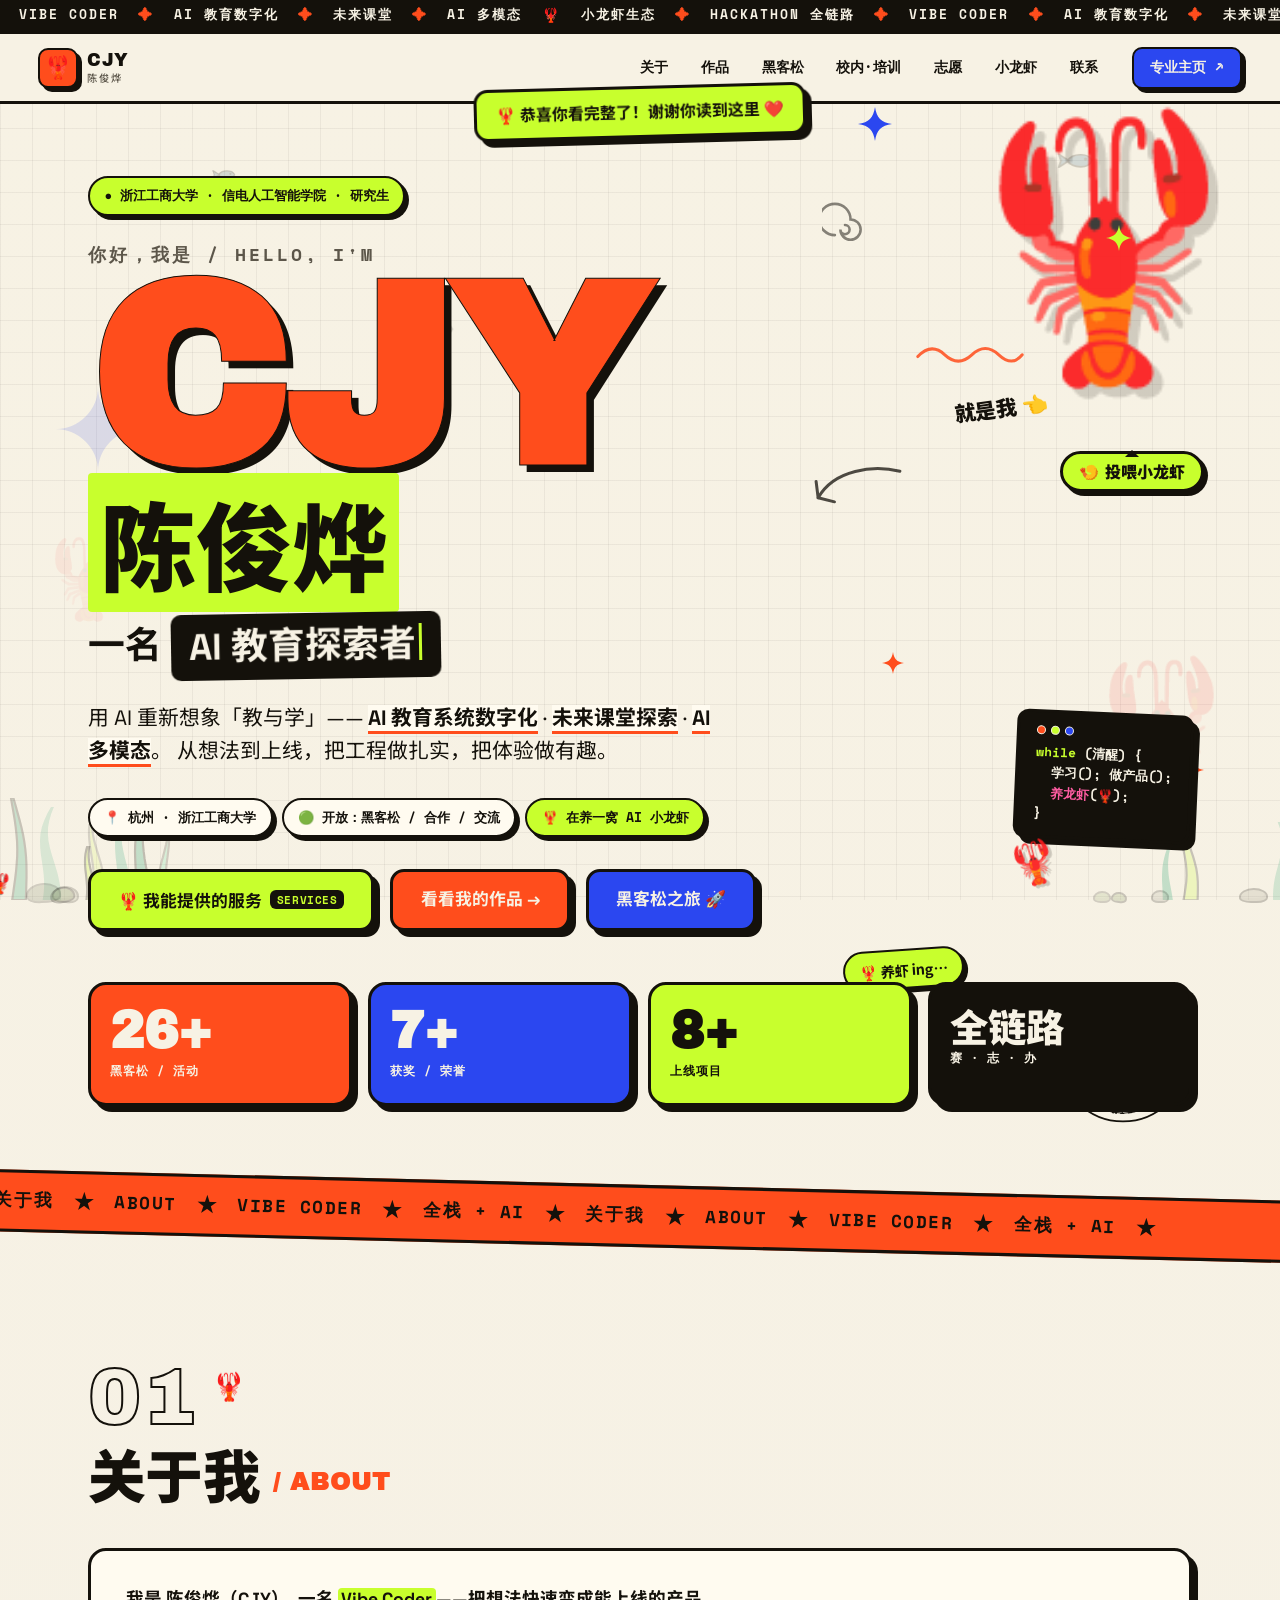
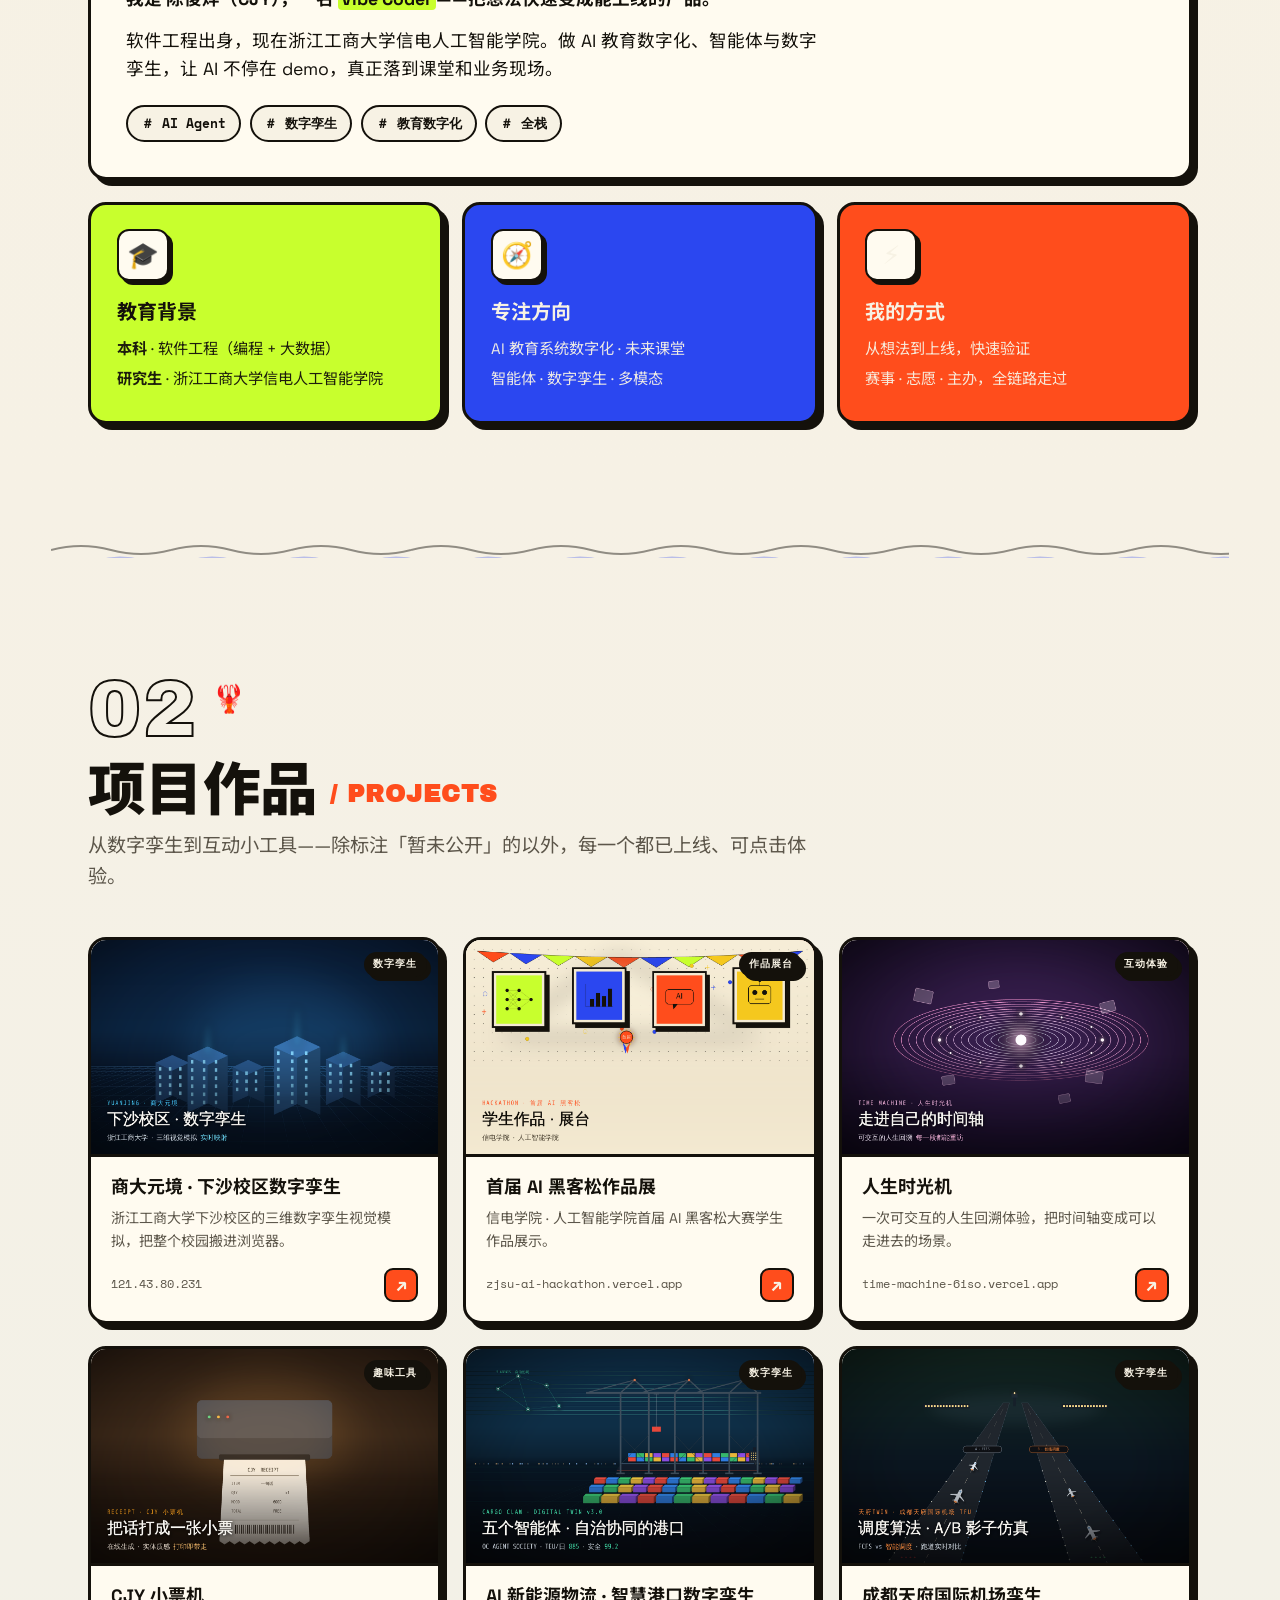
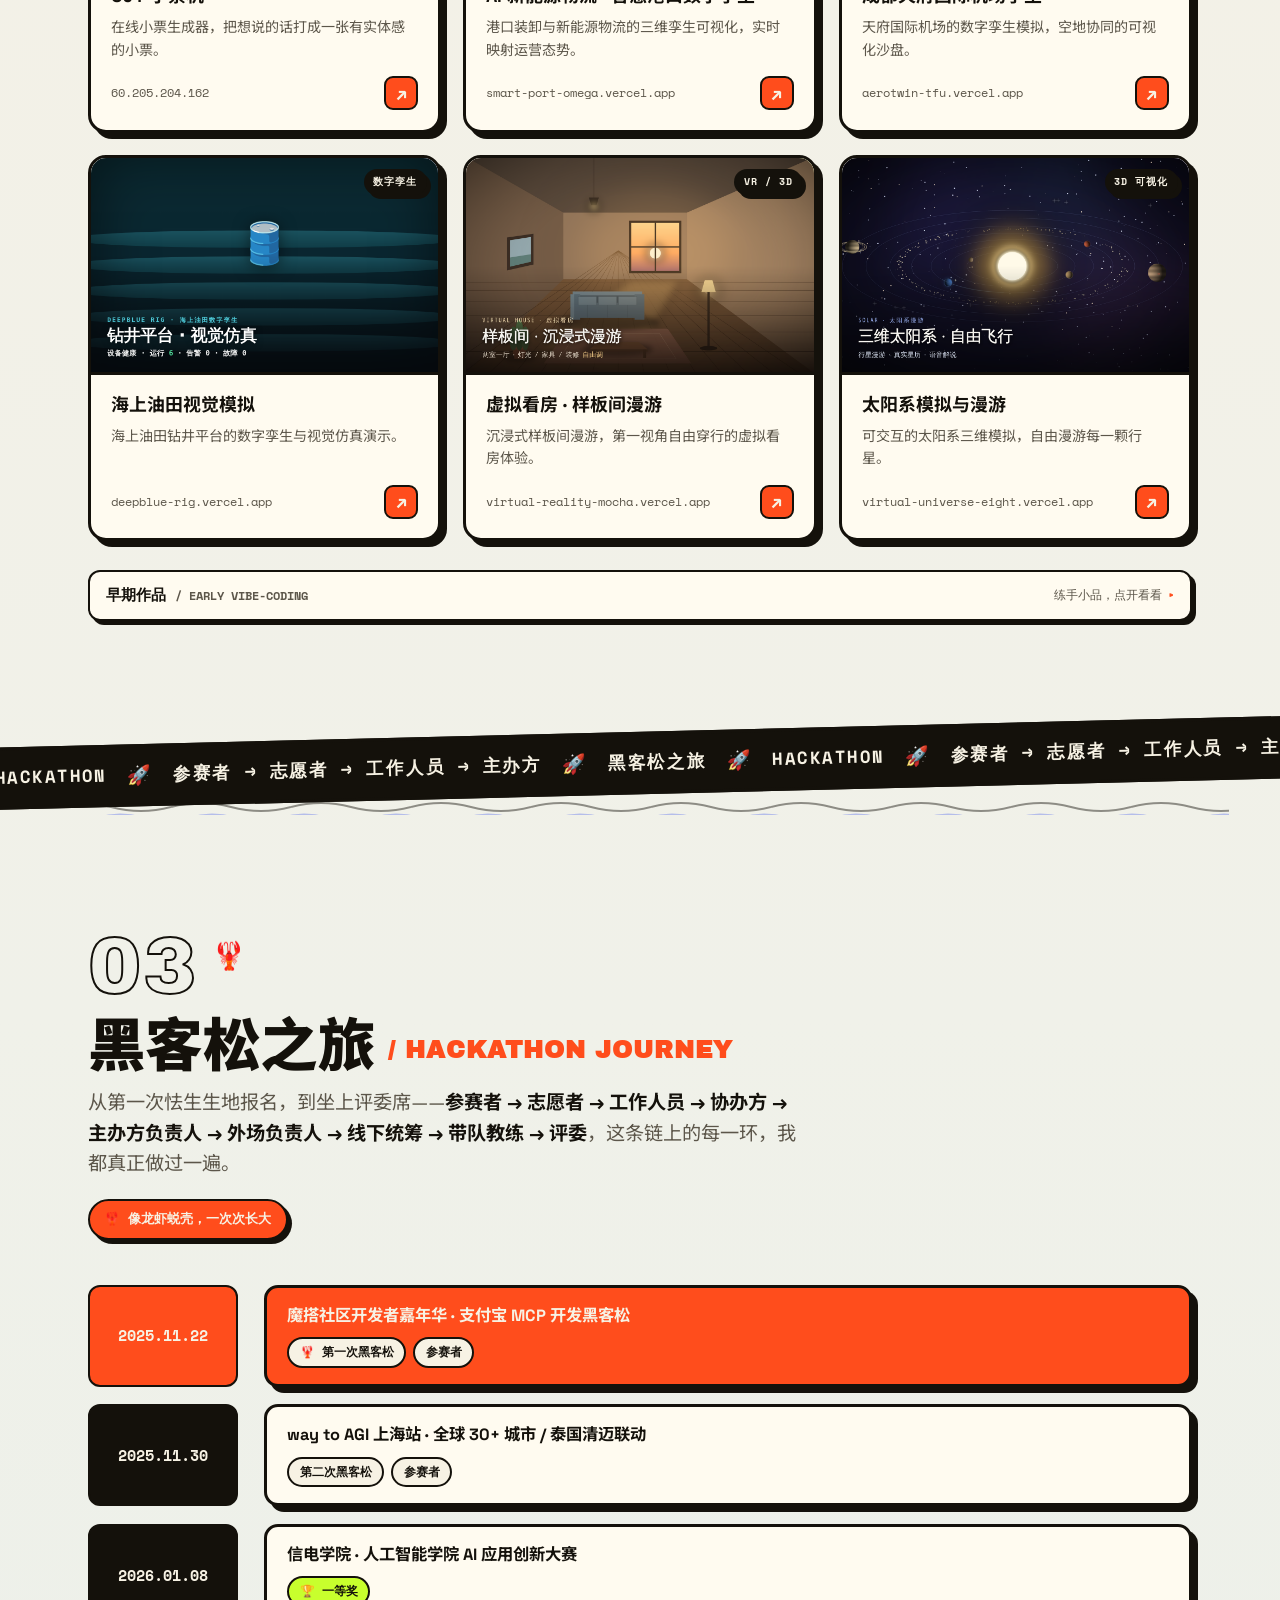
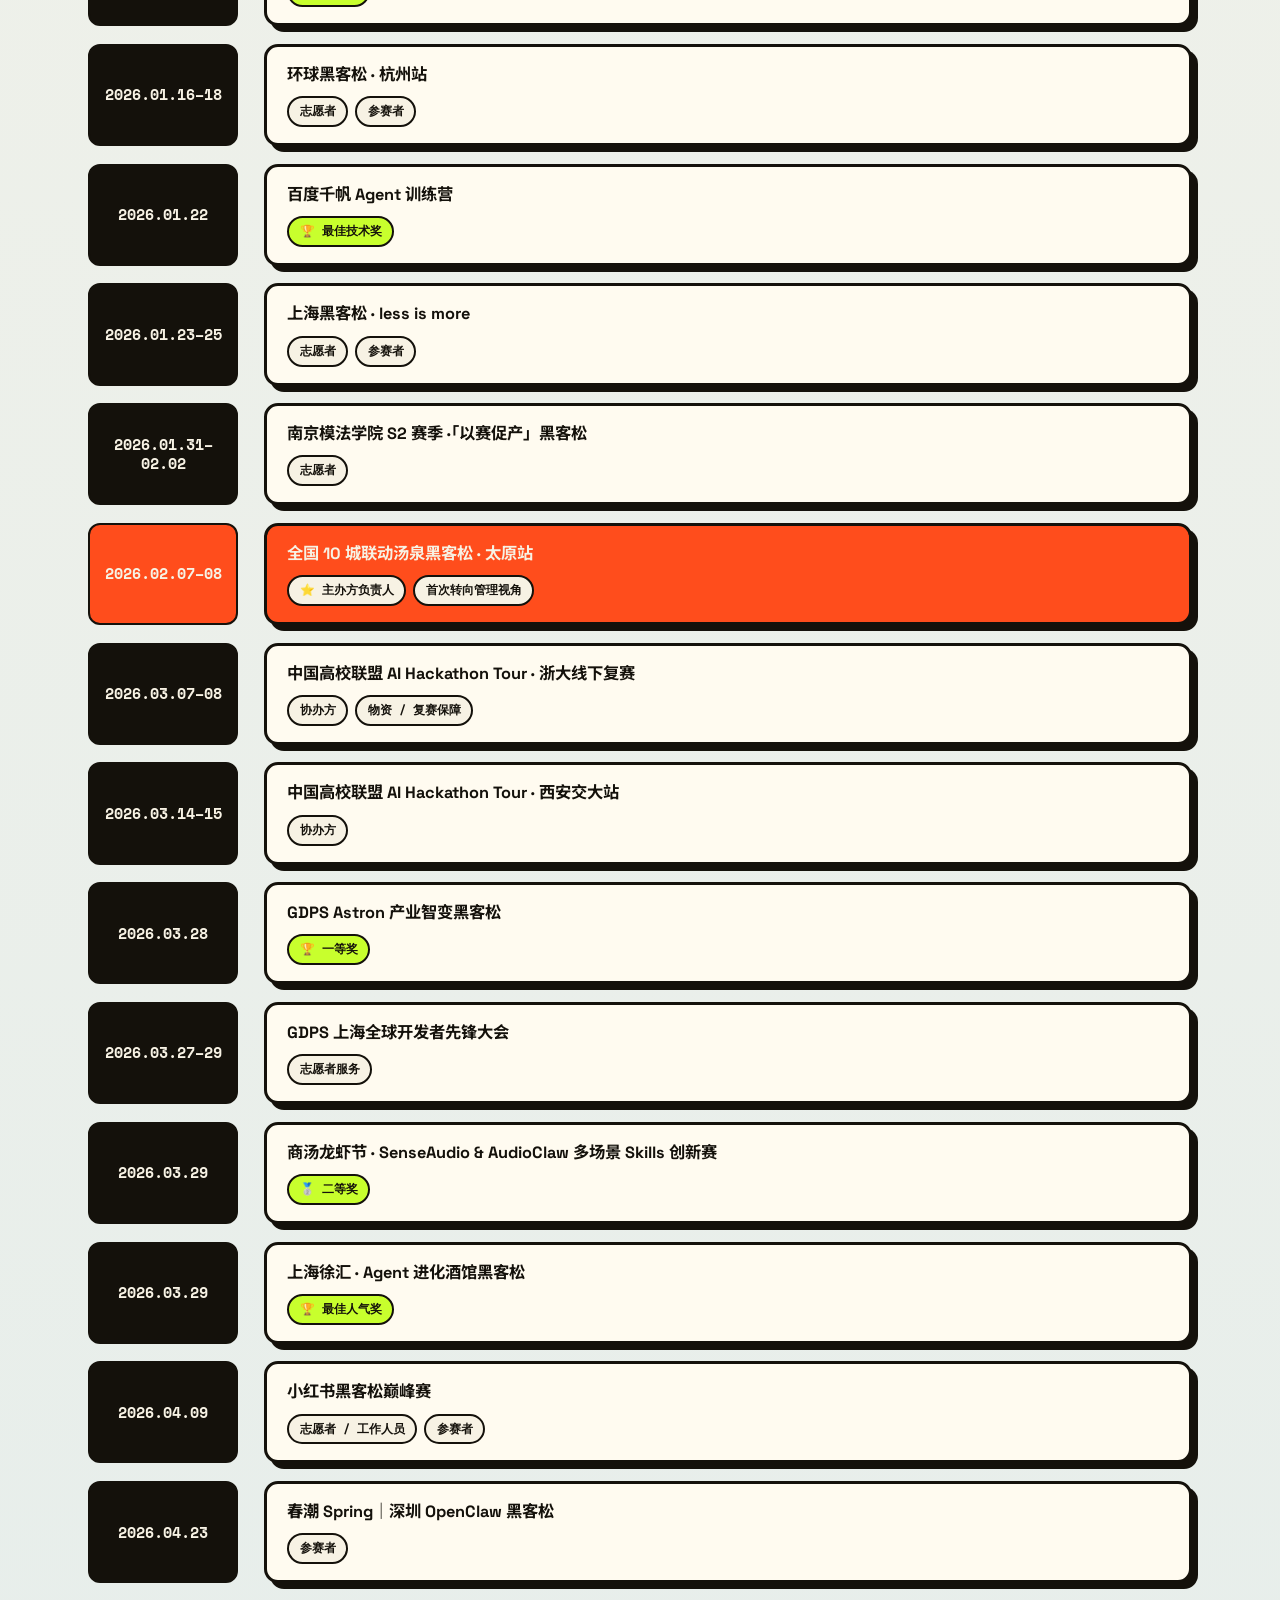
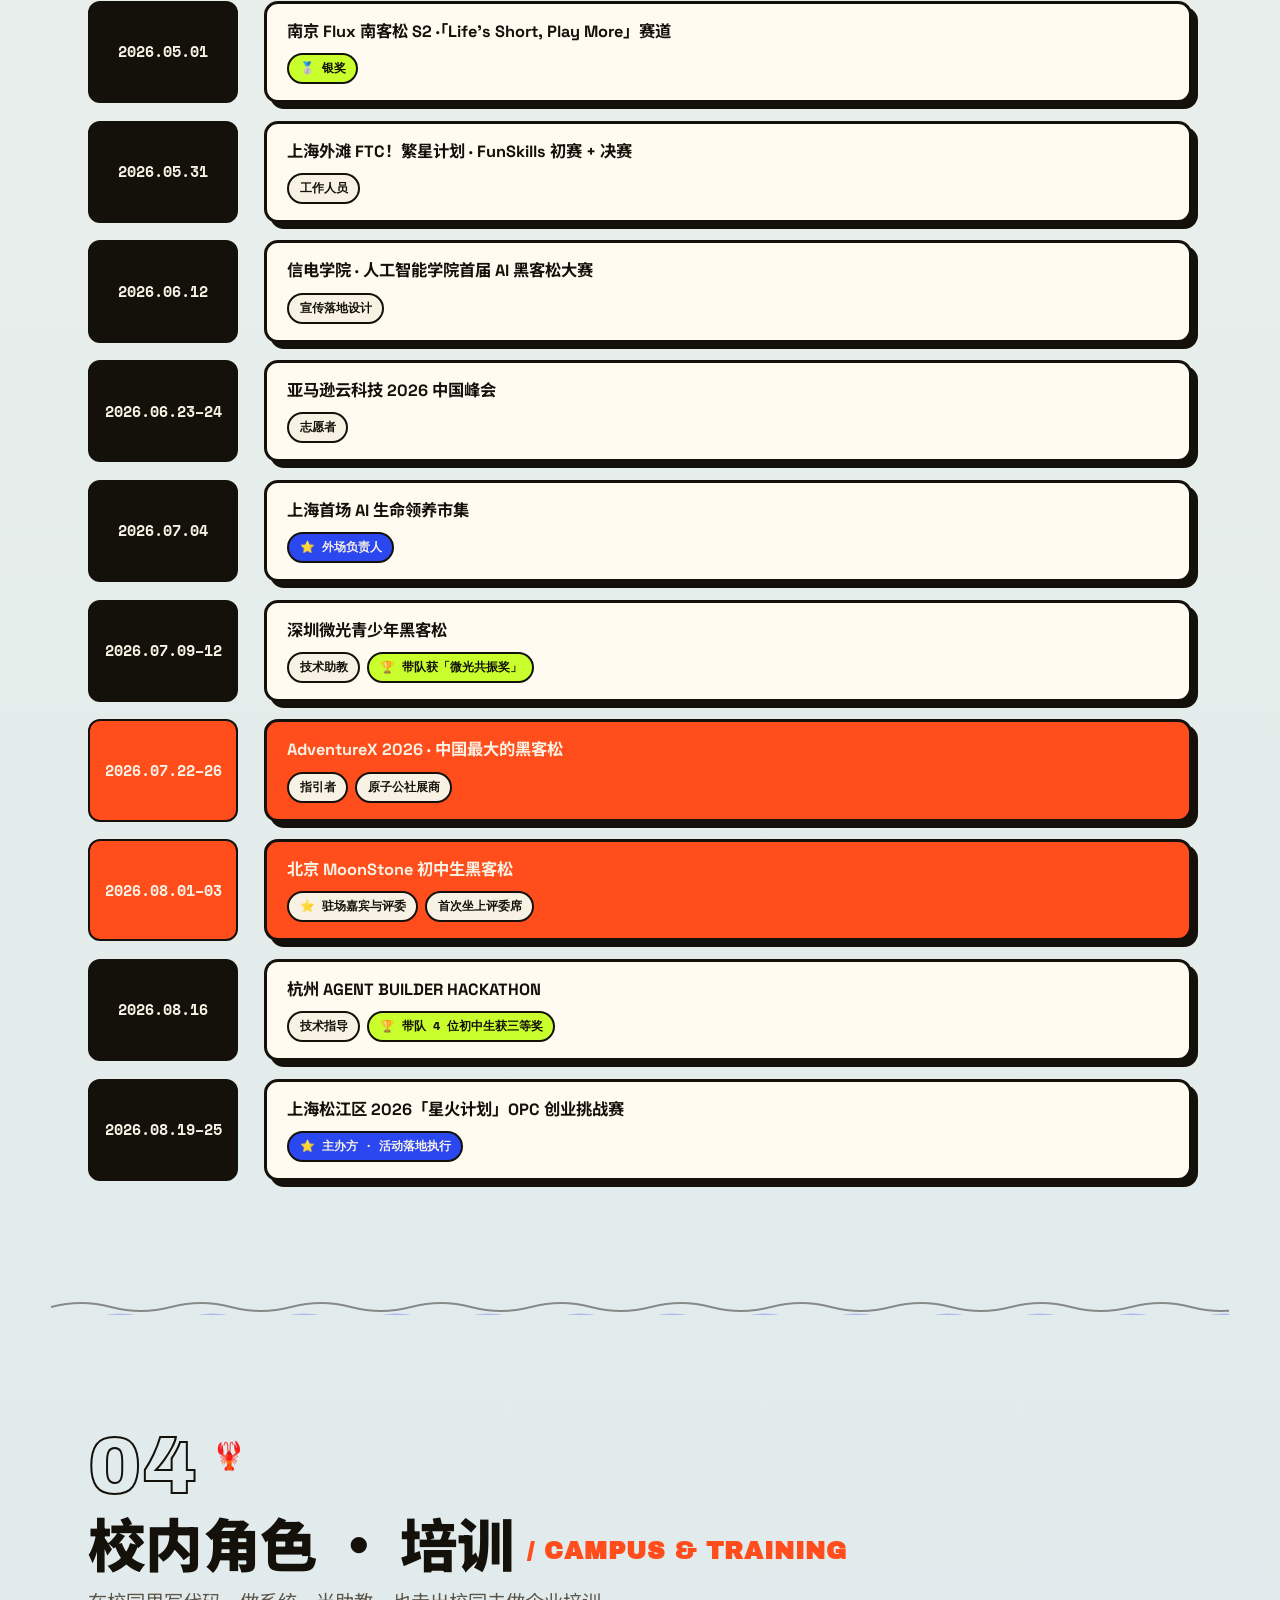
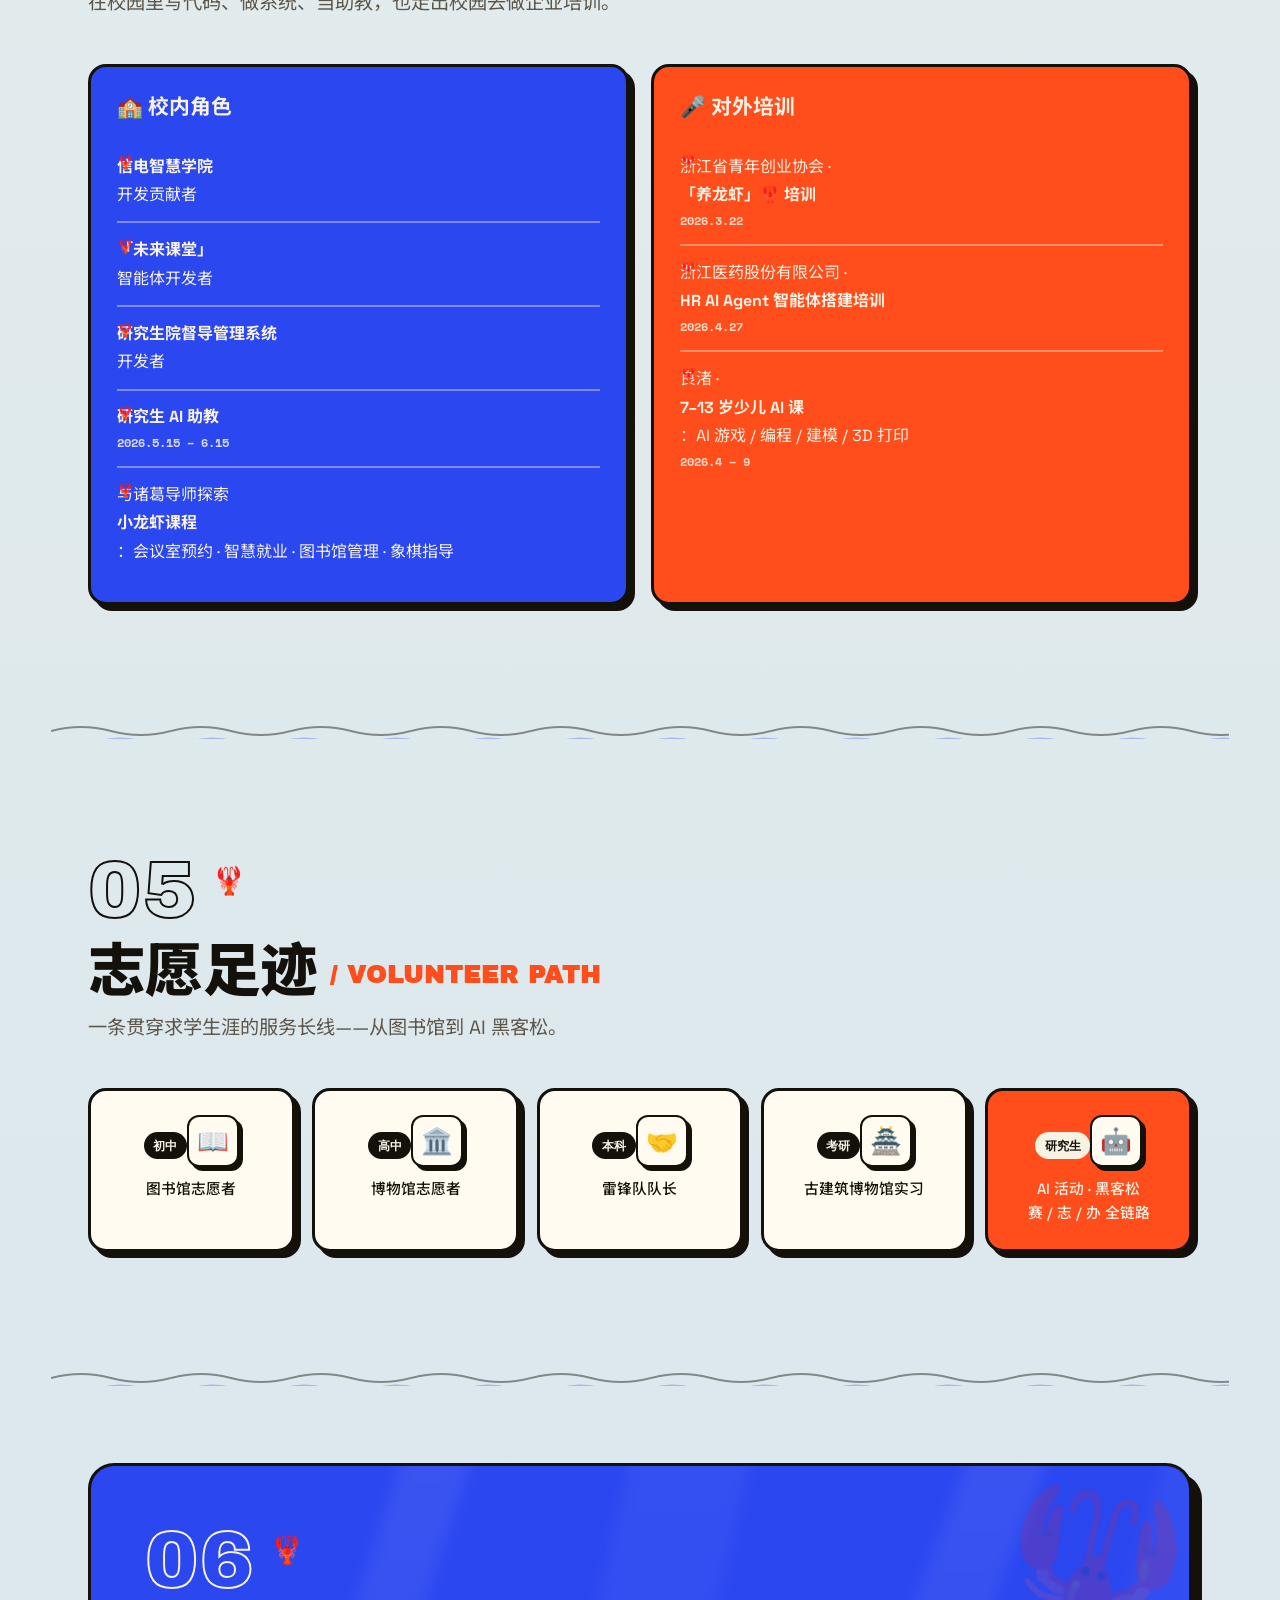
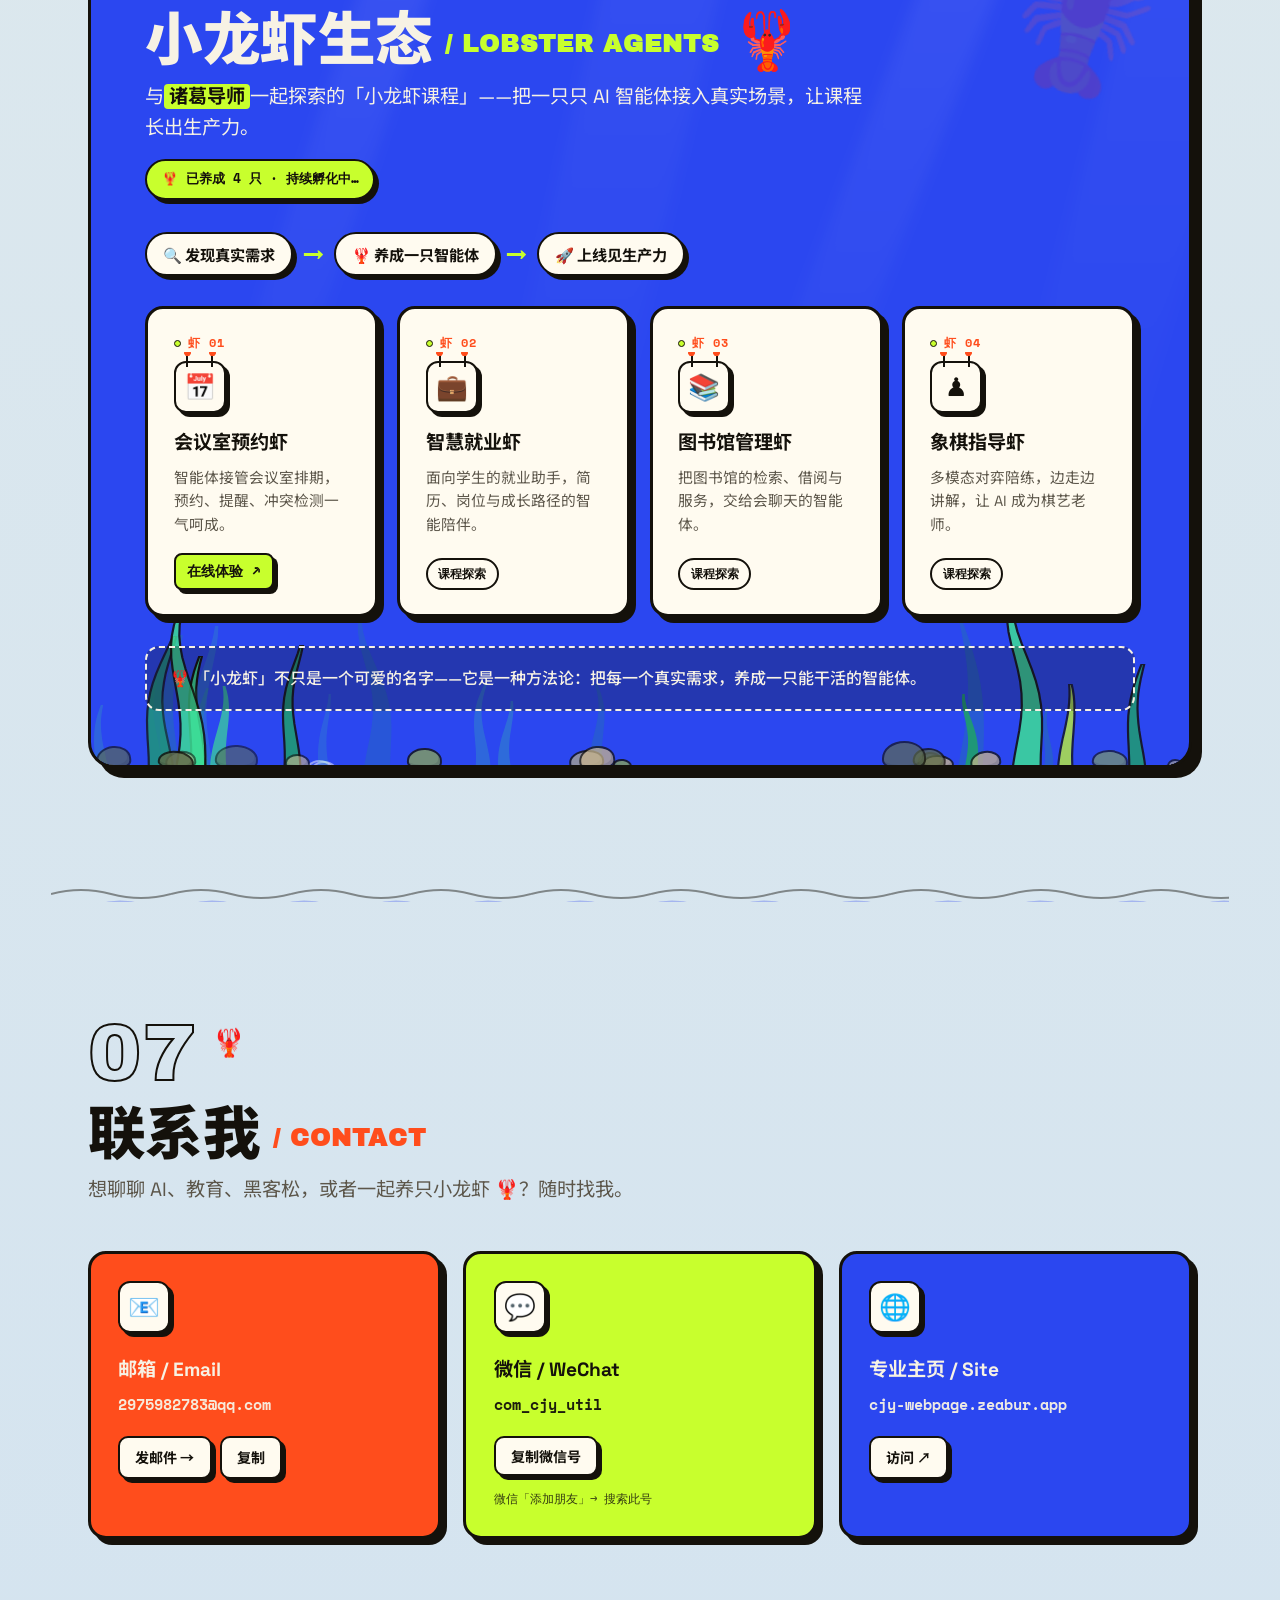
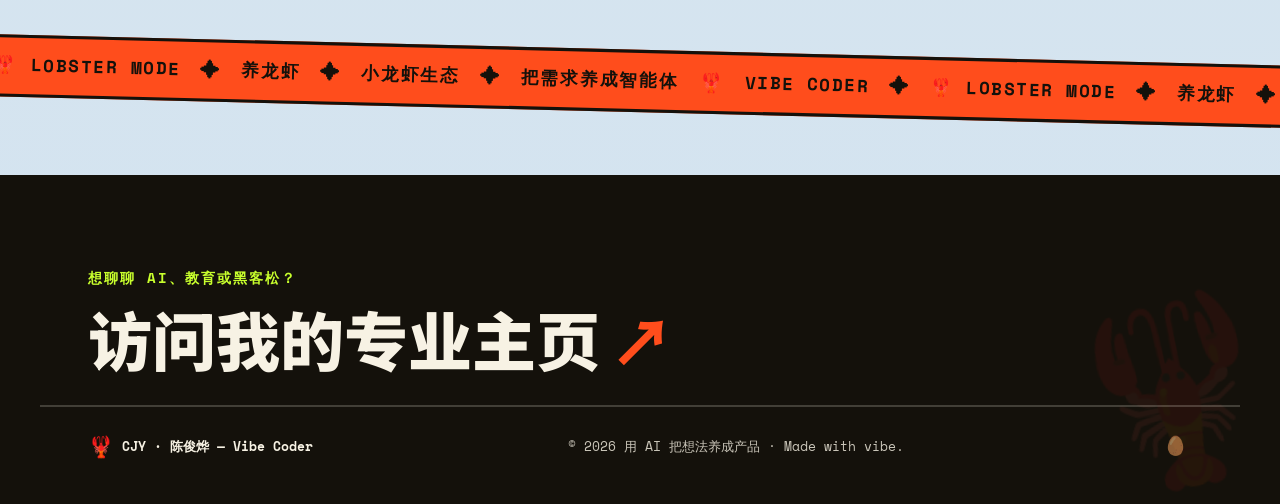
==== commit 432328dd: "fix(about): 重排 01 板块消除大块空白，文案再压缩；小票机换服务器 布局 - 原为左右两栏（1.1fr 1fr）+ align-items:start：左侧介绍矮、右侧三卡竖排高，   " ====
--- a/public/index.html
+++ b/public/index.html
@@ -226,8 +226,8 @@
 
       <div class="about__grid">
         <article class="panel about__intro reveal" data-reveal>
-          <p>我是 <b>陈俊烨（CJY）</b>，一名 <mark>Vibe Coder</mark>。做的事只有一句话：<b>把想法快速变成能上线的产品</b>。</p>
-          <p>从软件工程的基础编程与大数据，到 Web 前后端与 Java；现在在浙江工商大学信电人工智能学院，把课堂、智能体与数字孪生串成一条线——让 AI 不停在 demo，真正走进<b>未来课堂</b>与业务现场。</p>
+          <p class="about__lead">我是 <b>陈俊烨（CJY）</b>，一名 <mark>Vibe Coder</mark>——把想法快速变成能上线的产品。</p>
+          <p>软件工程出身，现在浙江工商大学信电人工智能学院。做 AI 教育数字化、智能体与数字孪生，让 AI 不停在 demo，真正落到课堂和业务现场。</p>
           <div class="chips">
             <span>＃ AI Agent</span><span>＃ 数字孪生</span><span>＃ 教育数字化</span><span>＃ 全栈</span>
           </div>
--- a/public/styles.css
+++ b/public/styles.css
@@ -433,10 +433,11 @@
 /* =====================================================================
    About
    ===================================================================== */
-.about__grid { display: grid; grid-template-columns: 1.1fr 1fr; gap: 1.6rem; align-items: start; }
-.about__intro { padding: 1.8rem; }
-.about__intro p { font-size: clamp(1rem, 1.6vw, 1.15rem); margin-bottom: 1rem; }
-.about__cards { display: grid; gap: 1.2rem; }
+.about__grid { display: grid; grid-template-columns: 1fr; gap: 1.4rem; }
+.about__lead { font-size: clamp(1.2rem, 2.2vw, 1.55rem); font-weight: 700; line-height: 1.5; }
+.about__intro { padding: clamp(1.5rem, 3vw, 2.2rem); }
+.about__intro p { font-size: clamp(1rem, 1.6vw, 1.1rem); margin-bottom: .9rem; max-width: 64ch; }
+.about__cards { display: grid; grid-template-columns: repeat(auto-fit, minmax(min(100%, 240px), 1fr)); gap: 1.2rem; align-items: stretch; }
 
 .card--lime { background: var(--lime); }
 .card--blue { background: var(--blue); color: var(--paper); }
